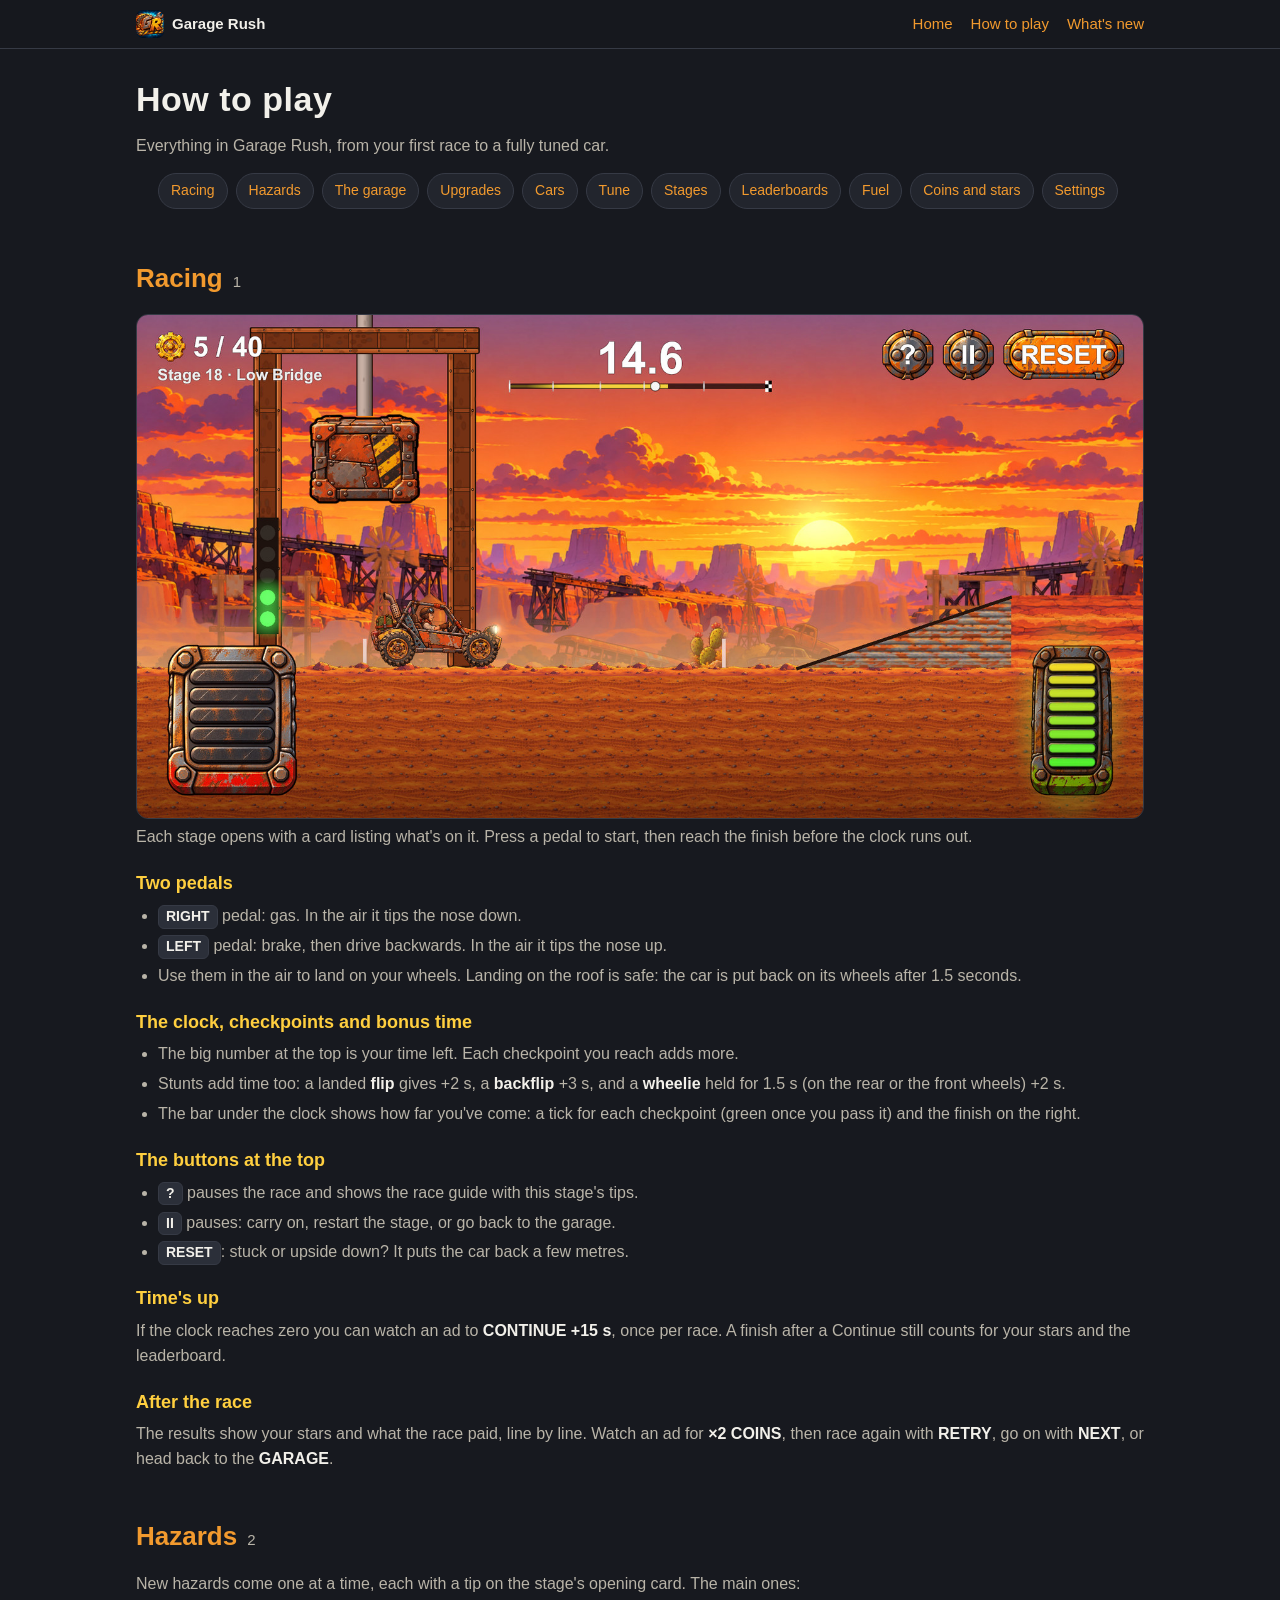
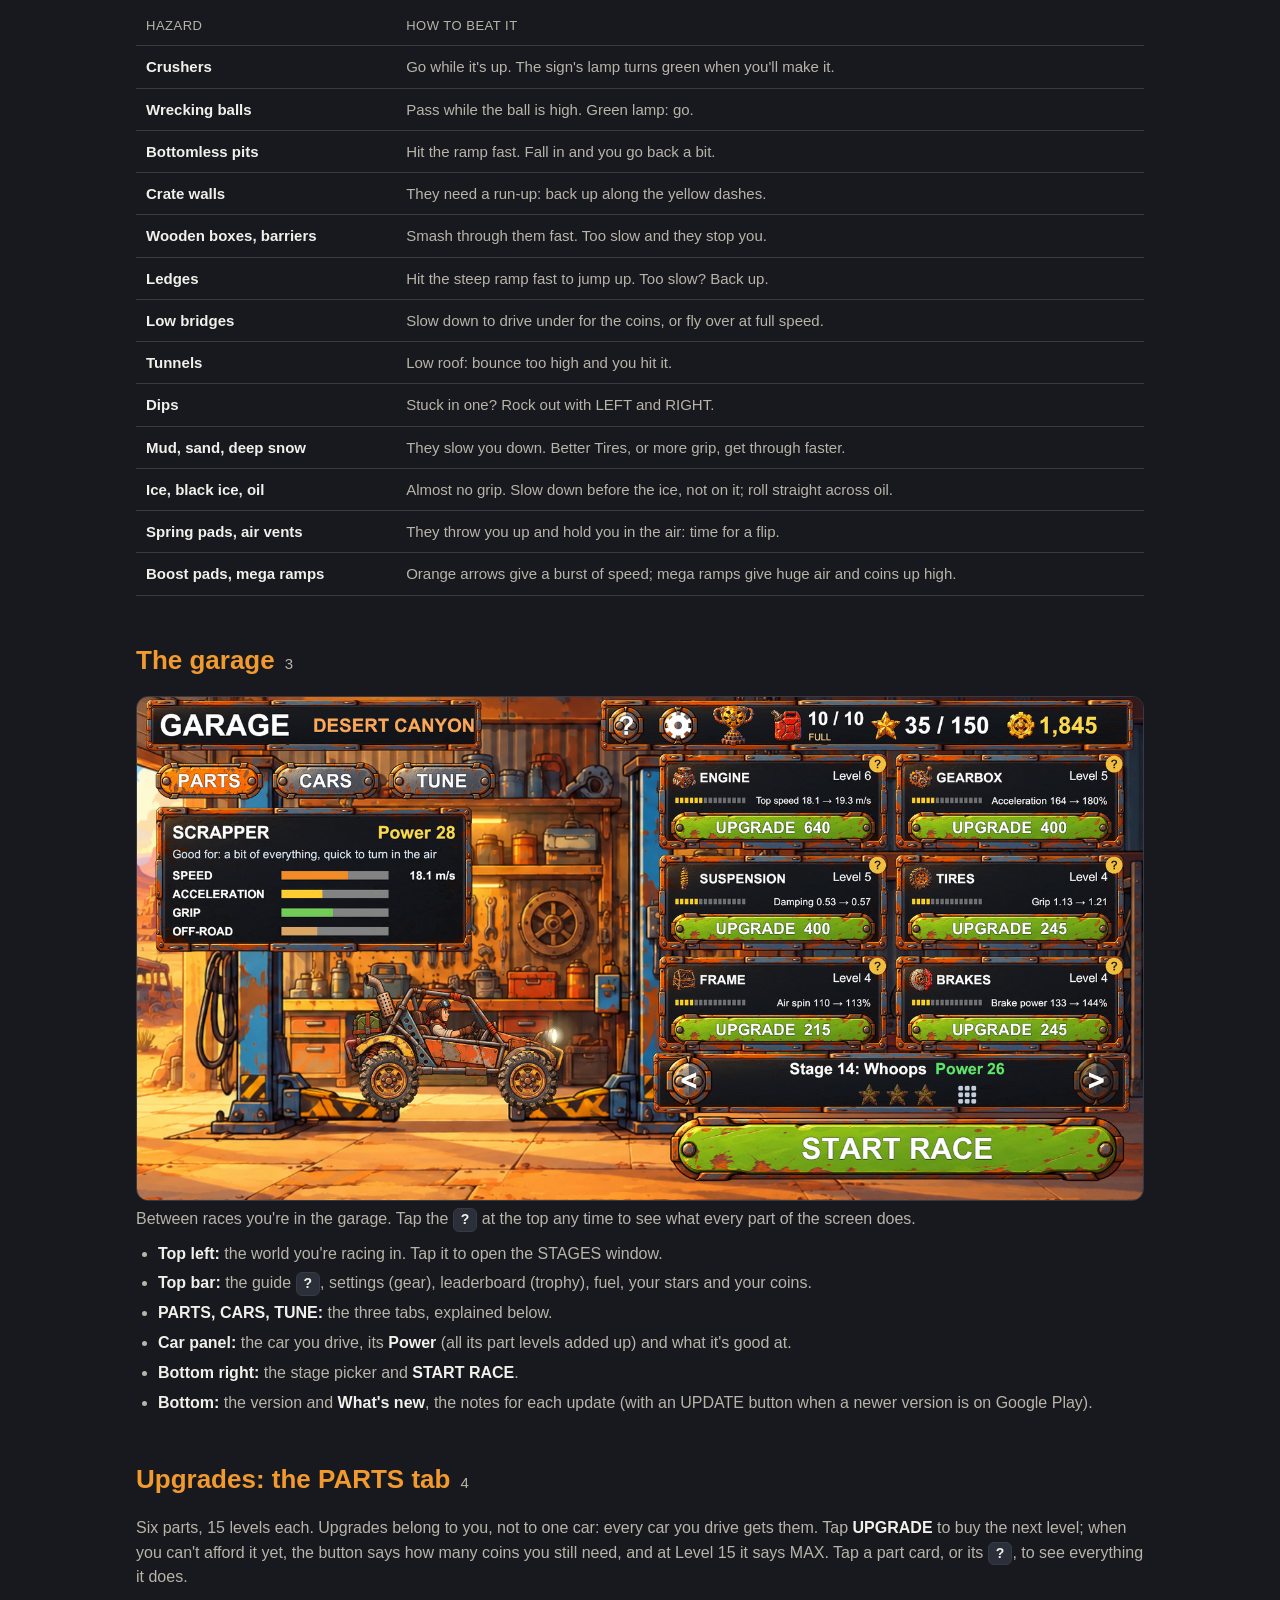
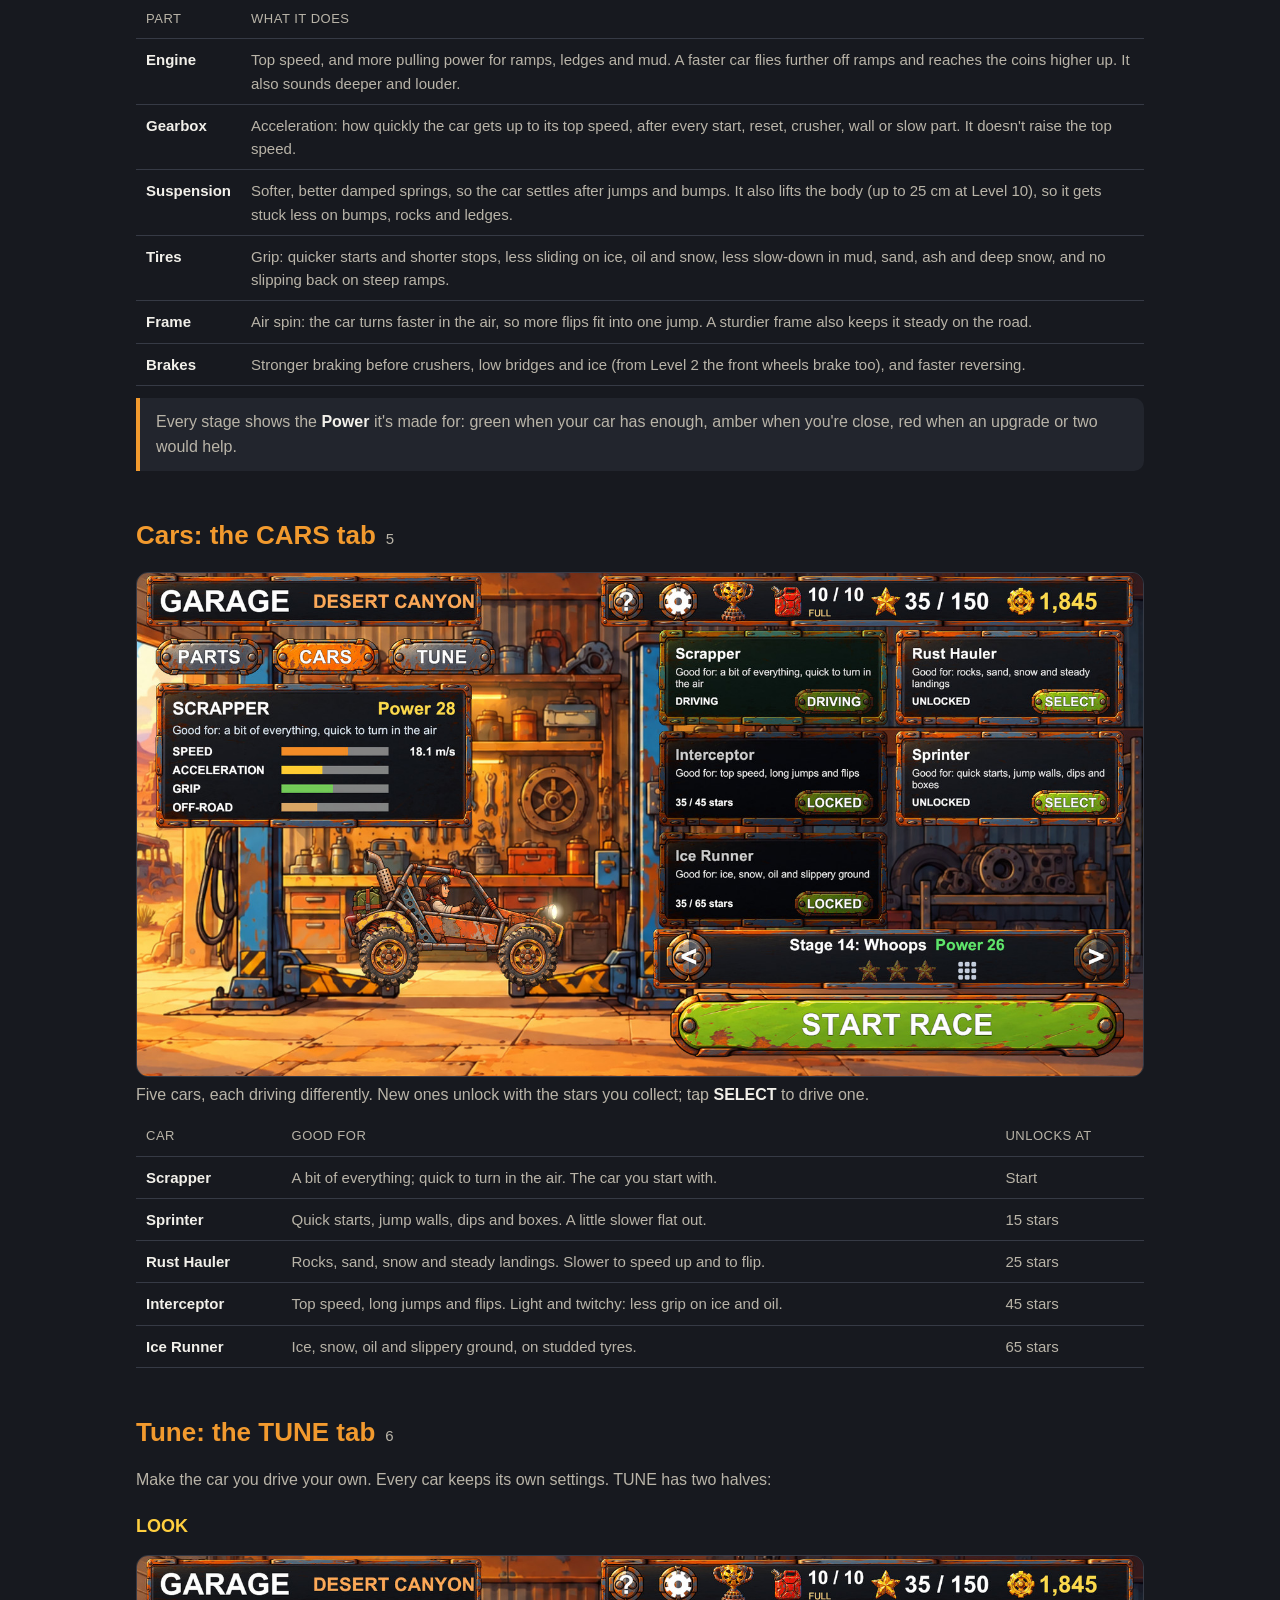
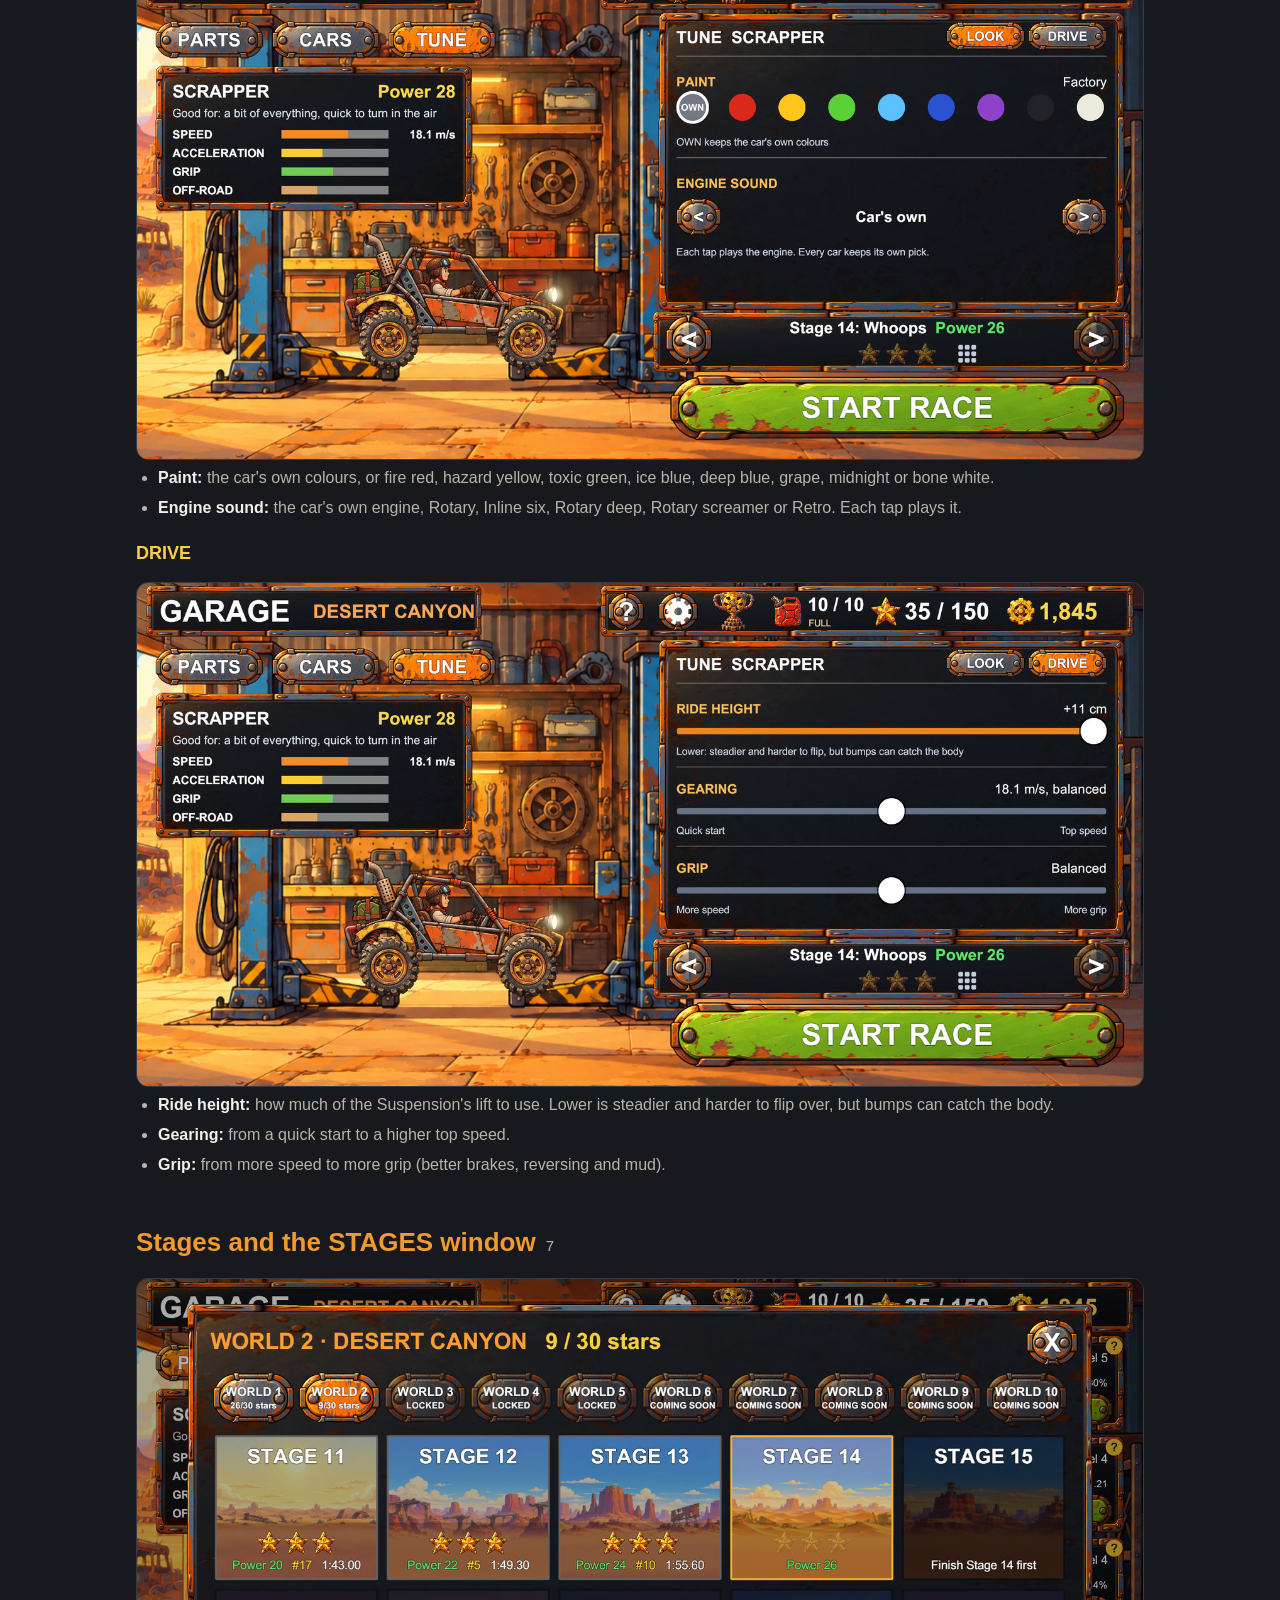
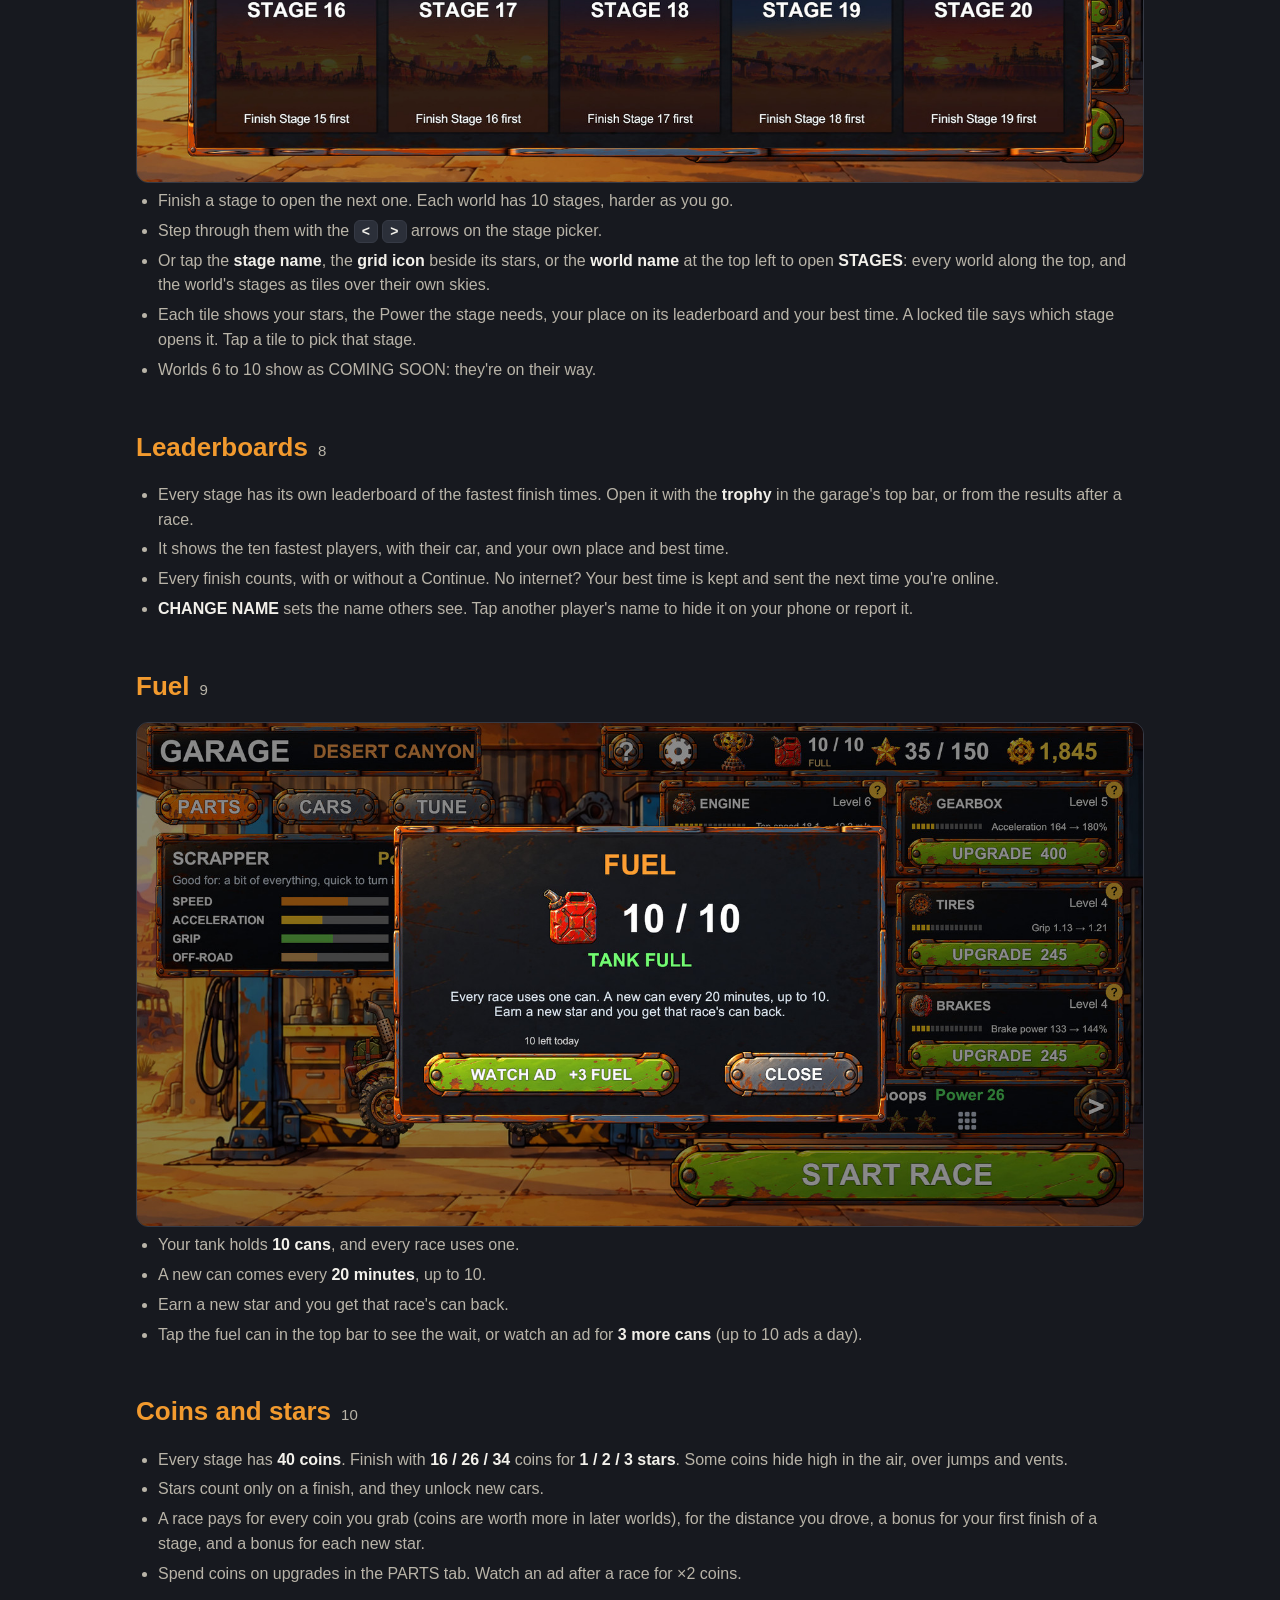
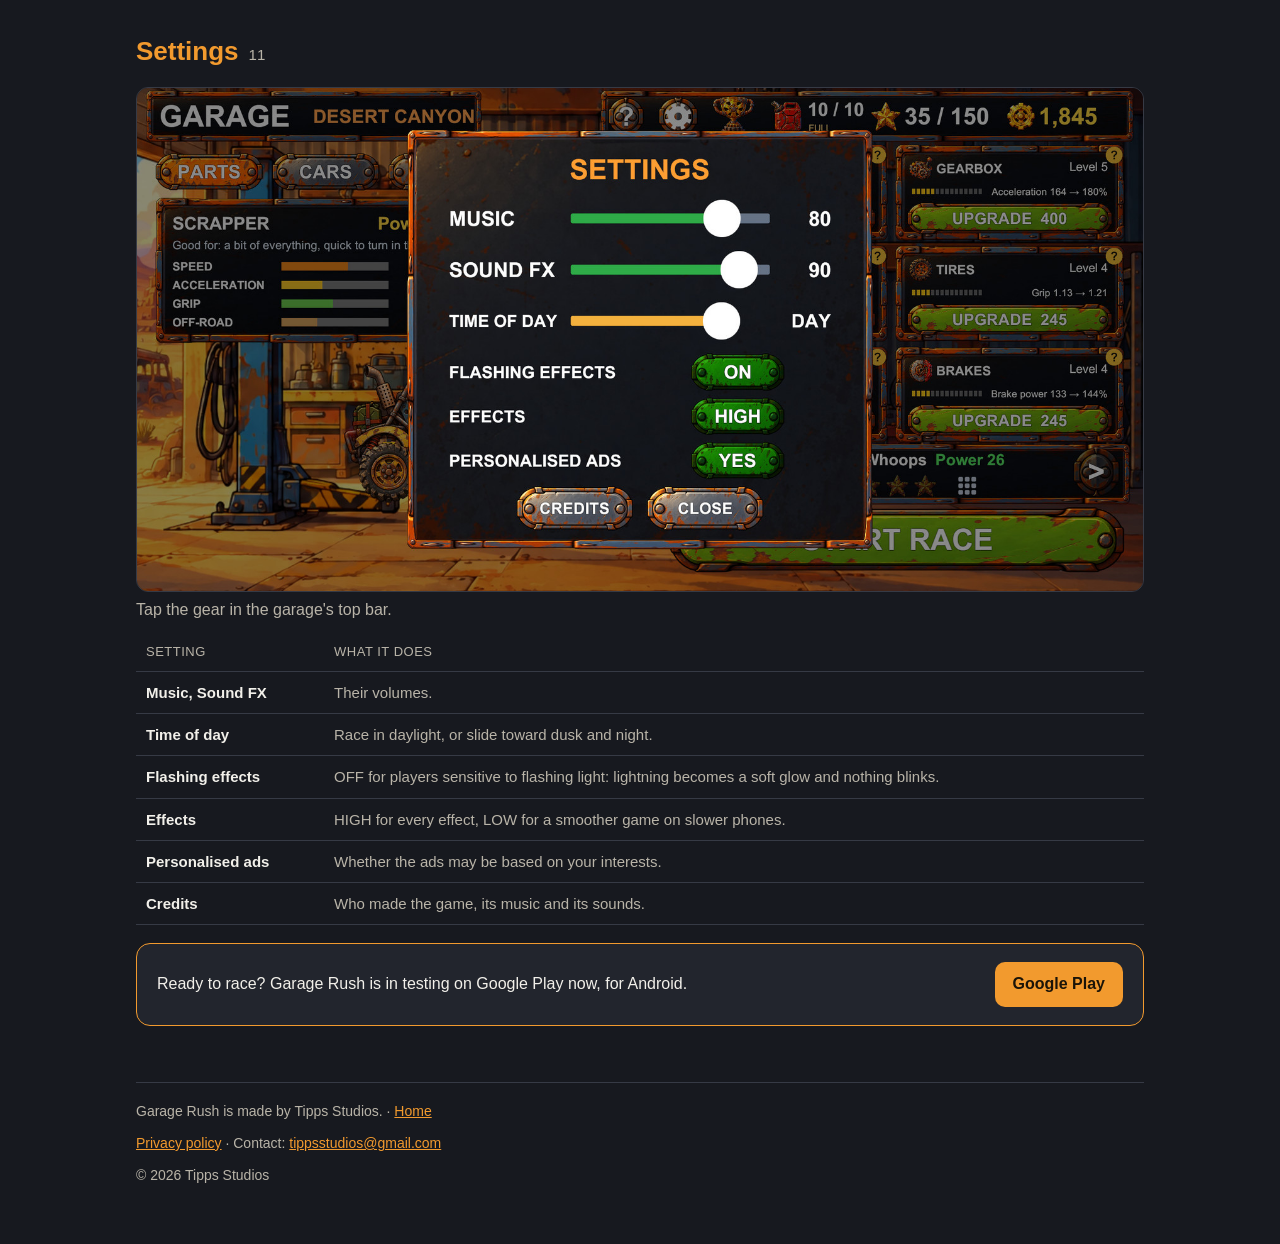
==== guide.html @ a2163340 "Website: How to play guide (guide.html) and a shared stylesheet Racing (pedals, clock, checkpoints, " ====
<!doctype html>
<html lang="en">
<head>
<meta charset="utf-8">
<meta name="viewport" content="width=device-width, initial-scale=1">
<title>How to play Garage Rush · Tipps Studios</title>
<meta name="description" content="How to play Garage Rush: the pedals, time and checkpoints, flips and wheelies, coins and stars, upgrades, cars, tuning, stages, leaderboards, fuel and settings.">
<link rel="icon" href="img/icon_192.png">
<link rel="stylesheet" href="style.css">
</head>
<body>
<nav>
  <div class="in">
    <a class="brand" href="index.html"><img src="img/icon_192.png" alt="Garage Rush"><span>Garage Rush</span></a>
    <a href="index.html">Home</a>
    <a href="guide.html">How to play</a>
    <a href="index.html#news">What's new</a>
  </div>
</nav>

<main class="guide" id="top">
  <h1>How to play</h1>
  <p class="lede" style="margin-top: 8px;">Everything in Garage Rush, from your first race to a fully tuned car.</p>
  <ul class="toc">
    <li><a href="#racing">Racing</a></li>
    <li><a href="#hazards">Hazards</a></li>
    <li><a href="#garage">The garage</a></li>
    <li><a href="#upgrades">Upgrades</a></li>
    <li><a href="#cars">Cars</a></li>
    <li><a href="#tune">Tune</a></li>
    <li><a href="#stages">Stages</a></li>
    <li><a href="#leaderboards">Leaderboards</a></li>
    <li><a href="#fuel">Fuel</a></li>
    <li><a href="#coins">Coins and stars</a></li>
    <li><a href="#settings">Settings</a></li>
  </ul>

  <section id="racing">
    <h2>Racing <span class="num">1</span></h2>
    <figure class="shot"><img src="img/desert.jpg" width="1600" height="800" loading="lazy" alt="A race: coins and the stage name top left, the clock and progress bar in the middle, ?, pause and RESET top right, the two pedals at the bottom"></figure>
    <p>Each stage opens with a card listing what's on it. Press a pedal to start, then reach the finish before the clock runs out.</p>
    <h3>Two pedals</h3>
    <ul>
      <li><span class="key">RIGHT</span> pedal: gas. In the air it tips the nose down.</li>
      <li><span class="key">LEFT</span> pedal: brake, then drive backwards. In the air it tips the nose up.</li>
      <li>Use them in the air to land on your wheels. Landing on the roof is safe: the car is put back on its wheels after 1.5 seconds.</li>
    </ul>
    <h3>The clock, checkpoints and bonus time</h3>
    <ul>
      <li>The big number at the top is your time left. Each checkpoint you reach adds more.</li>
      <li>Stunts add time too: a landed <b>flip</b> gives +2 s, a <b>backflip</b> +3 s, and a <b>wheelie</b> held for 1.5 s (on the rear or the front wheels) +2 s.</li>
      <li>The bar under the clock shows how far you've come: a tick for each checkpoint (green once you pass it) and the finish on the right.</li>
    </ul>
    <h3>The buttons at the top</h3>
    <ul>
      <li><span class="key">?</span> pauses the race and shows the race guide with this stage's tips.</li>
      <li><span class="key">II</span> pauses: carry on, restart the stage, or go back to the garage.</li>
      <li><span class="key">RESET</span>: stuck or upside down? It puts the car back a few metres.</li>
    </ul>
    <h3>Time's up</h3>
    <p>If the clock reaches zero you can watch an ad to <b>CONTINUE +15 s</b>, once per race. A finish after a Continue still counts for your stars and the leaderboard.</p>
    <h3>After the race</h3>
    <p>The results show your stars and what the race paid, line by line. Watch an ad for <b>×2 COINS</b>, then race again with <b>RETRY</b>, go on with <b>NEXT</b>, or head back to the <b>GARAGE</b>.</p>
  </section>

  <section id="hazards">
    <h2>Hazards <span class="num">2</span></h2>
    <p>New hazards come one at a time, each with a tip on the stage's opening card. The main ones:</p>
    <table class="table">
      <thead><tr><th>Hazard</th><th>How to beat it</th></tr></thead>
      <tbody>
        <tr><td>Crushers</td><td>Go while it's up. The sign's lamp turns green when you'll make it.</td></tr>
        <tr><td>Wrecking balls</td><td>Pass while the ball is high. Green lamp: go.</td></tr>
        <tr><td>Bottomless pits</td><td>Hit the ramp fast. Fall in and you go back a bit.</td></tr>
        <tr><td>Crate walls</td><td>They need a run-up: back up along the yellow dashes.</td></tr>
        <tr><td>Wooden boxes, barriers</td><td>Smash through them fast. Too slow and they stop you.</td></tr>
        <tr><td>Ledges</td><td>Hit the steep ramp fast to jump up. Too slow? Back up.</td></tr>
        <tr><td>Low bridges</td><td>Slow down to drive under for the coins, or fly over at full speed.</td></tr>
        <tr><td>Tunnels</td><td>Low roof: bounce too high and you hit it.</td></tr>
        <tr><td>Dips</td><td>Stuck in one? Rock out with LEFT and RIGHT.</td></tr>
        <tr><td>Mud, sand, deep snow</td><td>They slow you down. Better Tires, or more grip, get through faster.</td></tr>
        <tr><td>Ice, black ice, oil</td><td>Almost no grip. Slow down before the ice, not on it; roll straight across oil.</td></tr>
        <tr><td>Spring pads, air vents</td><td>They throw you up and hold you in the air: time for a flip.</td></tr>
        <tr><td>Boost pads, mega ramps</td><td>Orange arrows give a burst of speed; mega ramps give huge air and coins up high.</td></tr>
      </tbody>
    </table>
  </section>

  <section id="garage">
    <h2>The garage <span class="num">3</span></h2>
    <figure class="shot"><img src="img/garage.jpg" width="1600" height="800" loading="lazy" alt="The garage: the car on its lift, the car panel on the left, six part cards on the right, the stage picker and START RACE"></figure>
    <p>Between races you're in the garage. Tap the <span class="key">?</span> at the top any time to see what every part of the screen does.</p>
    <ul>
      <li><b>Top left:</b> the world you're racing in. Tap it to open the STAGES window.</li>
      <li><b>Top bar:</b> the guide <span class="key">?</span>, settings (gear), leaderboard (trophy), fuel, your stars and your coins.</li>
      <li><b>PARTS, CARS, TUNE:</b> the three tabs, explained below.</li>
      <li><b>Car panel:</b> the car you drive, its <b>Power</b> (all its part levels added up) and what it's good at.</li>
      <li><b>Bottom right:</b> the stage picker and <b>START RACE</b>.</li>
      <li><b>Bottom:</b> the version and <b>What's new</b>, the notes for each update (with an UPDATE button when a newer version is on Google Play).</li>
    </ul>
  </section>

  <section id="upgrades">
    <h2>Upgrades: the PARTS tab <span class="num">4</span></h2>
    <p>Six parts, 15 levels each. Upgrades belong to you, not to one car: every car you drive gets them. Tap <b>UPGRADE</b> to buy the next level; when you can't afford it yet, the button says how many coins you still need, and at Level 15 it says MAX. Tap a part card, or its <span class="key">?</span>, to see everything it does.</p>
    <table class="table">
      <thead><tr><th>Part</th><th>What it does</th></tr></thead>
      <tbody>
        <tr><td>Engine</td><td>Top speed, and more pulling power for ramps, ledges and mud. A faster car flies further off ramps and reaches the coins higher up. It also sounds deeper and louder.</td></tr>
        <tr><td>Gearbox</td><td>Acceleration: how quickly the car gets up to its top speed, after every start, reset, crusher, wall or slow part. It doesn't raise the top speed.</td></tr>
        <tr><td>Suspension</td><td>Softer, better damped springs, so the car settles after jumps and bumps. It also lifts the body (up to 25 cm at Level 10), so it gets stuck less on bumps, rocks and ledges.</td></tr>
        <tr><td>Tires</td><td>Grip: quicker starts and shorter stops, less sliding on ice, oil and snow, less slow-down in mud, sand, ash and deep snow, and no slipping back on steep ramps.</td></tr>
        <tr><td>Frame</td><td>Air spin: the car turns faster in the air, so more flips fit into one jump. A sturdier frame also keeps it steady on the road.</td></tr>
        <tr><td>Brakes</td><td>Stronger braking before crushers, low bridges and ice (from Level 2 the front wheels brake too), and faster reversing.</td></tr>
      </tbody>
    </table>
    <div class="callout"><p>Every stage shows the <b>Power</b> it's made for: green when your car has enough, amber when you're close, red when an upgrade or two would help.</p></div>
  </section>

  <section id="cars">
    <h2>Cars: the CARS tab <span class="num">5</span></h2>
    <figure class="shot"><img src="img/guide_cars.jpg" width="1600" height="800" loading="lazy" alt="The CARS tab: five car cards, some unlocked with a SELECT button, some locked with the stars they need"></figure>
    <p>Five cars, each driving differently. New ones unlock with the stars you collect; tap <b>SELECT</b> to drive one.</p>
    <table class="table">
      <thead><tr><th>Car</th><th>Good for</th><th>Unlocks at</th></tr></thead>
      <tbody>
        <tr><td>Scrapper</td><td>A bit of everything; quick to turn in the air. The car you start with.</td><td>Start</td></tr>
        <tr><td>Sprinter</td><td>Quick starts, jump walls, dips and boxes. A little slower flat out.</td><td>15 stars</td></tr>
        <tr><td>Rust Hauler</td><td>Rocks, sand, snow and steady landings. Slower to speed up and to flip.</td><td>25 stars</td></tr>
        <tr><td>Interceptor</td><td>Top speed, long jumps and flips. Light and twitchy: less grip on ice and oil.</td><td>45 stars</td></tr>
        <tr><td>Ice Runner</td><td>Ice, snow, oil and slippery ground, on studded tyres.</td><td>65 stars</td></tr>
      </tbody>
    </table>
  </section>

  <section id="tune">
    <h2>Tune: the TUNE tab <span class="num">6</span></h2>
    <p>Make the car you drive your own. Every car keeps its own settings. TUNE has two halves:</p>
    <h3>LOOK</h3>
    <figure class="shot"><img src="img/guide_tune_look.jpg" width="1600" height="800" loading="lazy" alt="TUNE, LOOK: paint colours and the engine sound picker"></figure>
    <ul>
      <li><b>Paint:</b> the car's own colours, or fire red, hazard yellow, toxic green, ice blue, deep blue, grape, midnight or bone white.</li>
      <li><b>Engine sound:</b> the car's own engine, Rotary, Inline six, Rotary deep, Rotary screamer or Retro. Each tap plays it.</li>
    </ul>
    <h3>DRIVE</h3>
    <figure class="shot"><img src="img/guide_tune_drive.jpg" width="1600" height="800" loading="lazy" alt="TUNE, DRIVE: ride height, gearing and grip sliders"></figure>
    <ul>
      <li><b>Ride height:</b> how much of the Suspension's lift to use. Lower is steadier and harder to flip over, but bumps can catch the body.</li>
      <li><b>Gearing:</b> from a quick start to a higher top speed.</li>
      <li><b>Grip:</b> from more speed to more grip (better brakes, reversing and mud).</li>
    </ul>
  </section>

  <section id="stages">
    <h2>Stages and the STAGES window <span class="num">7</span></h2>
    <figure class="shot"><img src="img/guide_stages.jpg" width="1600" height="800" loading="lazy" alt="The STAGES window: ten world buttons along the top and the world's ten stages as tiles"></figure>
    <ul>
      <li>Finish a stage to open the next one. Each world has 10 stages, harder as you go.</li>
      <li>Step through them with the <span class="key">&lt;</span> <span class="key">&gt;</span> arrows on the stage picker.</li>
      <li>Or tap the <b>stage name</b>, the <b>grid icon</b> beside its stars, or the <b>world name</b> at the top left to open <b>STAGES</b>: every world along the top, and the world's stages as tiles over their own skies.</li>
      <li>Each tile shows your stars, the Power the stage needs, your place on its leaderboard and your best time. A locked tile says which stage opens it. Tap a tile to pick that stage.</li>
      <li>Worlds 6 to 10 show as COMING SOON: they're on their way.</li>
    </ul>
  </section>

  <section id="leaderboards">
    <h2>Leaderboards <span class="num">8</span></h2>
    <ul>
      <li>Every stage has its own leaderboard of the fastest finish times. Open it with the <b>trophy</b> in the garage's top bar, or from the results after a race.</li>
      <li>It shows the ten fastest players, with their car, and your own place and best time.</li>
      <li>Every finish counts, with or without a Continue. No internet? Your best time is kept and sent the next time you're online.</li>
      <li><b>CHANGE NAME</b> sets the name others see. Tap another player's name to hide it on your phone or report it.</li>
    </ul>
  </section>

  <section id="fuel">
    <h2>Fuel <span class="num">9</span></h2>
    <figure class="shot"><img src="img/guide_fuel.jpg" width="1600" height="800" loading="lazy" alt="The FUEL window: 10 of 10 cans, tank full, and a button to watch an ad for 3 more"></figure>
    <ul>
      <li>Your tank holds <b>10 cans</b>, and every race uses one.</li>
      <li>A new can comes every <b>20 minutes</b>, up to 10.</li>
      <li>Earn a new star and you get that race's can back.</li>
      <li>Tap the fuel can in the top bar to see the wait, or watch an ad for <b>3 more cans</b> (up to 10 ads a day).</li>
    </ul>
  </section>

  <section id="coins">
    <h2>Coins and stars <span class="num">10</span></h2>
    <ul>
      <li>Every stage has <b>40 coins</b>. Finish with <b>16 / 26 / 34</b> coins for <b>1 / 2 / 3 stars</b>. Some coins hide high in the air, over jumps and vents.</li>
      <li>Stars count only on a finish, and they unlock new cars.</li>
      <li>A race pays for every coin you grab (coins are worth more in later worlds), for the distance you drove, a bonus for your first finish of a stage, and a bonus for each new star.</li>
      <li>Spend coins on upgrades in the PARTS tab. Watch an ad after a race for ×2 coins.</li>
    </ul>
  </section>

  <section id="settings">
    <h2>Settings <span class="num">11</span></h2>
    <figure class="shot"><img src="img/guide_settings.jpg" width="1600" height="800" loading="lazy" alt="The SETTINGS window: music, sound effects, time of day, flashing effects, effects, personalised ads and credits"></figure>
    <p>Tap the gear in the garage's top bar.</p>
    <table class="table">
      <thead><tr><th>Setting</th><th>What it does</th></tr></thead>
      <tbody>
        <tr><td>Music, Sound FX</td><td>Their volumes.</td></tr>
        <tr><td>Time of day</td><td>Race in daylight, or slide toward dusk and night.</td></tr>
        <tr><td>Flashing effects</td><td>OFF for players sensitive to flashing light: lightning becomes a soft glow and nothing blinks.</td></tr>
        <tr><td>Effects</td><td>HIGH for every effect, LOW for a smoother game on slower phones.</td></tr>
        <tr><td>Personalised ads</td><td>Whether the ads may be based on your interests.</td></tr>
        <tr><td>Credits</td><td>Who made the game, its music and its sounds.</td></tr>
      </tbody>
    </table>
  </section>

  <div class="cta">
    <p>Ready to race? Garage Rush is in testing on Google Play now, for Android.</p>
    <a class="button" href="https://play.google.com/store/apps/details?id=com.paulbica.garagerush">Google Play</a>
  </div>

  <footer>
    <p>Garage Rush is made by Tipps Studios. · <a href="index.html">Home</a></p>
    <p><a href="https://sites.google.com/view/garagerush-privacy">Privacy policy</a> · Contact: <a href="mailto:tippsstudios@gmail.com">tippsstudios@gmail.com</a></p>
    <p>© 2026 Tipps Studios</p>
  </footer>
</main>
</body>
</html>
---- style.css ----
/* Shared by index.html and guide.html */
  :root {
    --bg: #17191f; --panel: #22252d; --panel2: #2b2f39; --line: #363a45;
    --text: #f2f0ea; --muted: #b9b4a8; --accent: #f29a2e; --gold: #ffcf3f; --green: #7fd36b;
  }
  * { box-sizing: border-box; }
  html { scroll-behavior: smooth; }
  body { margin: 0; background: var(--bg); color: var(--text); font-family: Arial, Helvetica, sans-serif; line-height: 1.55; }
  a { color: var(--accent); }
  img { max-width: 100%; display: block; }

  nav { position: sticky; top: 0; z-index: 5; background: rgba(23, 25, 31, 0.94); border-bottom: 1px solid var(--line); }
  nav .in { max-width: 1040px; margin: 0 auto; padding: 10px 16px; display: flex; gap: 18px; align-items: center; overflow-x: auto; white-space: nowrap; }
  nav .brand { font-weight: bold; color: var(--text); text-decoration: none; margin-right: auto; display: flex; gap: 8px; align-items: center; }
  nav .brand img { width: 28px; height: 28px; border-radius: 7px; }
  nav a { text-decoration: none; font-size: 15px; flex: none; }

  main { max-width: 1040px; margin: 0 auto; padding: 24px 16px 48px; }
  section { margin-top: 48px; scroll-margin-top: 64px; }
  h1 { margin: 0; font-size: 34px; letter-spacing: 0.5px; }
  h2 { margin: 0 0 16px; font-size: 26px; color: var(--accent); }
  h3 { margin: 0 0 6px; font-size: 18px; }
  p { margin: 0 0 10px; color: var(--muted); }

  .banner { border-radius: 16px; overflow: hidden; border: 1px solid var(--line); }
  .banner img { width: 100%; height: auto; }
  .hero { display: flex; gap: 22px; align-items: center; margin-top: 20px; }
  .hero > img { width: 104px; height: 104px; border-radius: 22px; flex: none; }
  .hero .lede { font-size: 18px; color: var(--text); margin: 6px 0 12px; }
  .row { display: flex; flex-wrap: wrap; gap: 10px; align-items: center; }
  .pill { display: inline-block; background: var(--panel2); border: 1px solid var(--line); border-radius: 999px; padding: 6px 14px; font-size: 15px; color: var(--text); }
  .pill b { color: var(--gold); }
  .button { display: inline-block; background: var(--accent); color: #1b1408; font-weight: bold; text-decoration: none; border-radius: 10px; padding: 10px 18px; }
  .note { font-size: 14px; }

  .cards { display: grid; grid-template-columns: repeat(2, minmax(0, 1fr)); gap: 14px; }
  .card { background: var(--panel); border: 1px solid var(--line); border-radius: 14px; padding: 18px; min-width: 0; }
  .card p { margin: 0; }
  .card h3 { color: var(--gold); }

  .shots { display: grid; grid-template-columns: repeat(2, minmax(0, 1fr)); gap: 14px; }
  figure { margin: 0; background: var(--panel); border: 1px solid var(--line); border-radius: 12px; overflow: hidden; }
  figure img { width: 100%; height: auto; aspect-ratio: 2 / 1; }
  figcaption { padding: 8px 12px; font-size: 14px; color: var(--muted); }

  .worlds { display: grid; grid-template-columns: repeat(5, minmax(0, 1fr)); gap: 10px; }
  .world { background: var(--panel); border: 1px solid var(--line); border-radius: 12px; padding: 12px; min-width: 0; }
  .world .n { font-size: 13px; color: var(--muted); }
  .world .name { font-weight: bold; margin: 2px 0; }
  .world .stages { font-size: 13px; color: var(--green); }
  .world.soon { opacity: 0.6; border-style: dashed; }
  .world.soon .stages { color: var(--muted); }

  .latest { background: var(--panel); border: 1px solid var(--accent); border-radius: 14px; padding: 18px 20px; }
  .latest .head, details summary { display: flex; flex-wrap: wrap; gap: 6px 14px; align-items: baseline; }
  .version { font-size: 20px; font-weight: bold; color: var(--gold); }
  .date { color: var(--muted); font-size: 15px; }
  .tag { font-size: 12px; font-weight: bold; color: #1b1408; background: var(--green); border-radius: 6px; padding: 2px 8px; }
  ul.changes { margin: 10px 0 0; padding-left: 22px; }
  ul.changes li { margin: 6px 0; color: var(--text); }
  details { background: var(--panel); border: 1px solid var(--line); border-radius: 12px; padding: 12px 18px; margin-top: 10px; }
  details summary { cursor: pointer; list-style: none; }
  details summary::-webkit-details-marker { display: none; }
  details summary::after { content: "Show changes"; margin-left: auto; color: var(--accent); font-size: 14px; }
  details[open] summary::after { content: "Hide"; }
  details .version { font-size: 17px; }

  footer { margin-top: 56px; padding-top: 18px; border-top: 1px solid var(--line); color: var(--muted); font-size: 14px; }

  @media (max-width: 760px) {
    .worlds { grid-template-columns: repeat(2, minmax(0, 1fr)); }
  }
  @media (max-width: 560px) {
    .hero { flex-direction: column; align-items: flex-start; }
    .cards, .shots { grid-template-columns: 1fr; }
    h1 { font-size: 28px; }
    nav a:not(.brand) { font-size: 14px; }
    nav .in { gap: 14px; }
    nav .brand span { display: none; }  /* just the icon on a phone, so the four links fit */
  }

/* How to play (guide.html) */
.toc { display: flex; flex-wrap: wrap; gap: 8px; margin: 18px 0 0; padding: 0; list-style: none; }
.toc a { display: inline-block; background: var(--panel); border: 1px solid var(--line); border-radius: 999px; padding: 6px 12px; font-size: 14px; text-decoration: none; }
.guide section { margin-top: 44px; }
.guide h2 { display: flex; align-items: baseline; gap: 10px; }
.guide h2 .num { font-size: 15px; color: var(--muted); font-weight: normal; }
.guide h3 { margin-top: 20px; color: var(--gold); }
.guide ul { margin: 6px 0 10px; padding-left: 22px; }
.guide li { margin: 5px 0; color: var(--muted); }
.guide li b, .guide p b { color: var(--text); }
.shot { margin: 14px 0 6px; }
.shot img { width: 100%; height: auto; aspect-ratio: 2 / 1; }
.key { display: inline-block; background: var(--panel2); border: 1px solid var(--line); border-radius: 6px; padding: 0 7px; font-size: 14px; color: var(--text); font-weight: bold; white-space: nowrap; }
.table { width: 100%; border-collapse: collapse; margin: 10px 0; font-size: 15px; }
.table th, .table td { text-align: left; vertical-align: top; padding: 9px 10px; border-bottom: 1px solid var(--line); }
.table th { color: var(--muted); font-size: 13px; font-weight: normal; text-transform: uppercase; letter-spacing: 0.5px; }
.table td { color: var(--muted); }
.table td:first-child { color: var(--text); font-weight: bold; white-space: nowrap; }
.callout { background: var(--panel); border-left: 4px solid var(--accent); border-radius: 0 10px 10px 0; padding: 12px 16px; margin: 12px 0; }
.callout p { margin: 0; }
.cta { display: flex; flex-wrap: wrap; gap: 14px; align-items: center; justify-content: space-between; background: var(--panel); border: 1px solid var(--accent); border-radius: 14px; padding: 18px 20px; margin-top: 18px; }
.cta p { margin: 0; color: var(--text); }
@media (max-width: 560px) {
  .table, .table tbody, .table tr, .table td { display: block; width: 100%; }
  .table thead { display: none; }
  .table tr { border-bottom: 1px solid var(--line); padding: 8px 0; }
  .table td { border: 0; padding: 2px 0; }
}
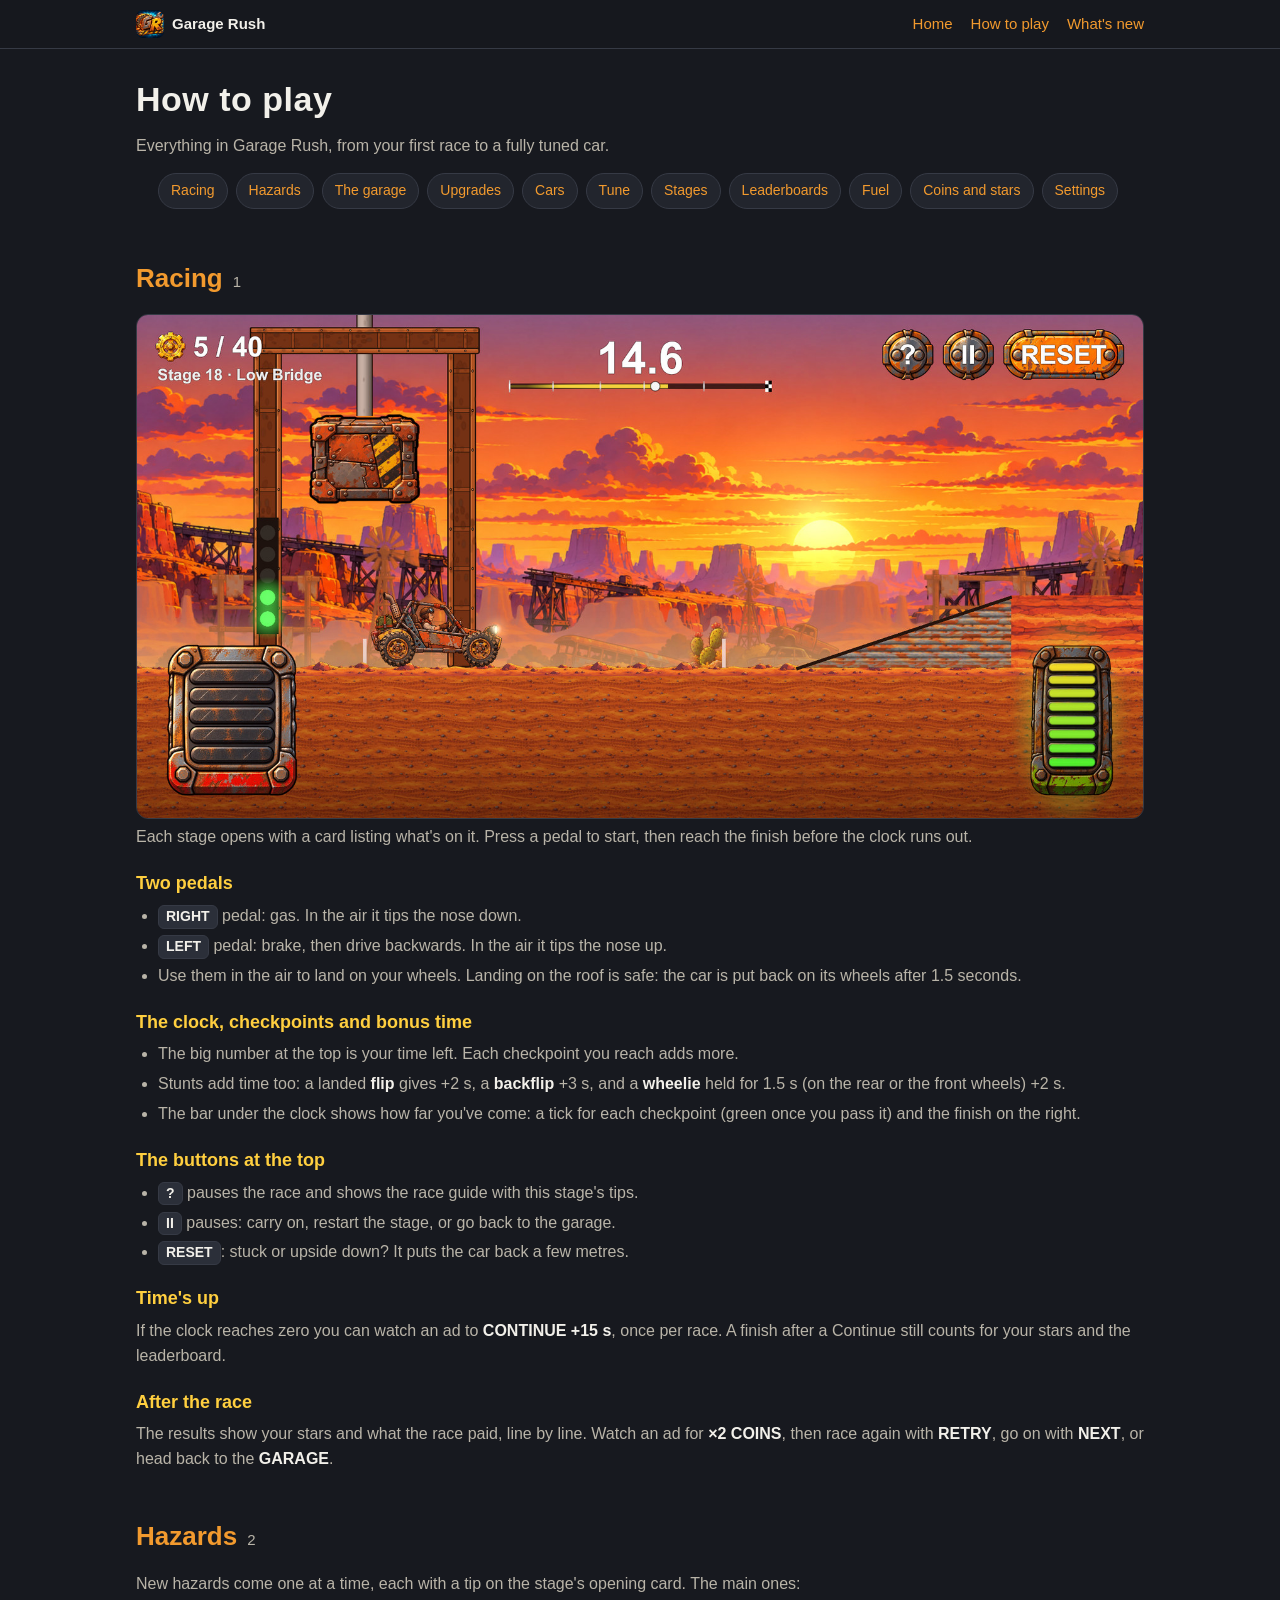
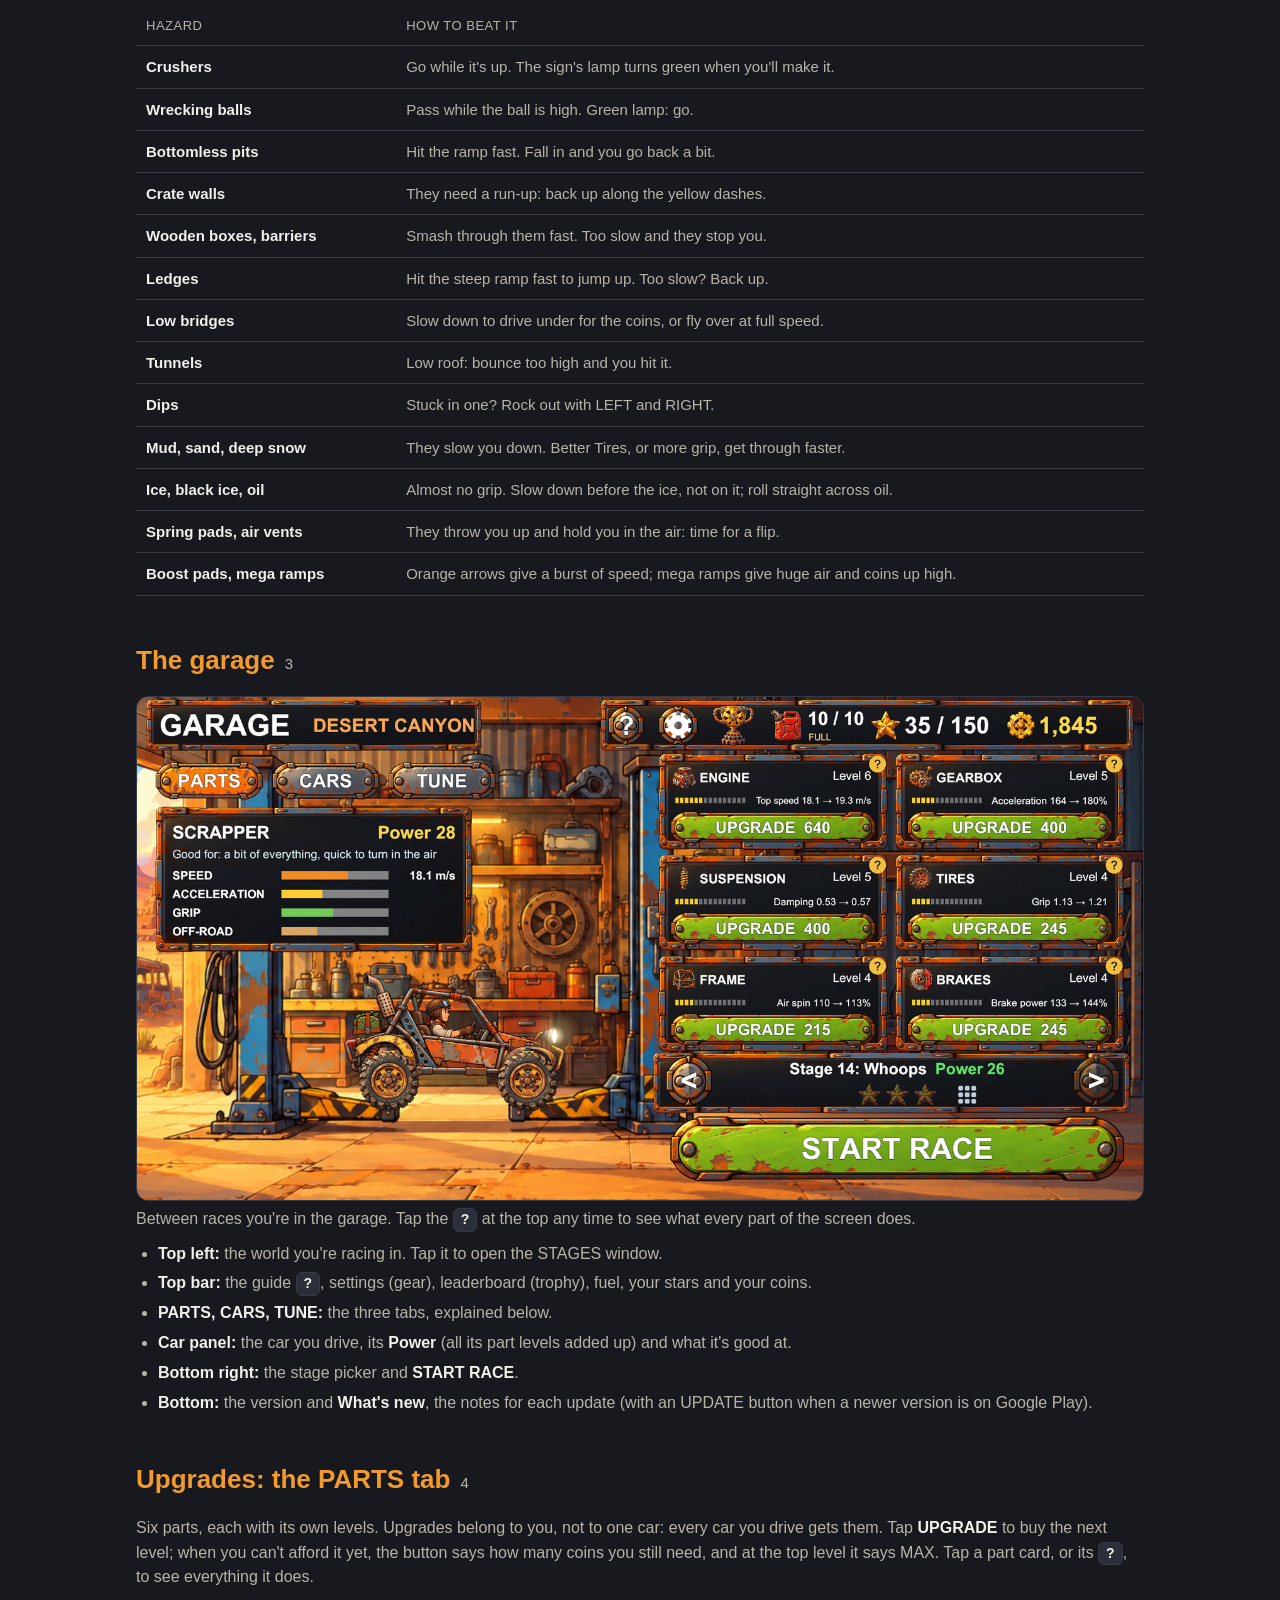
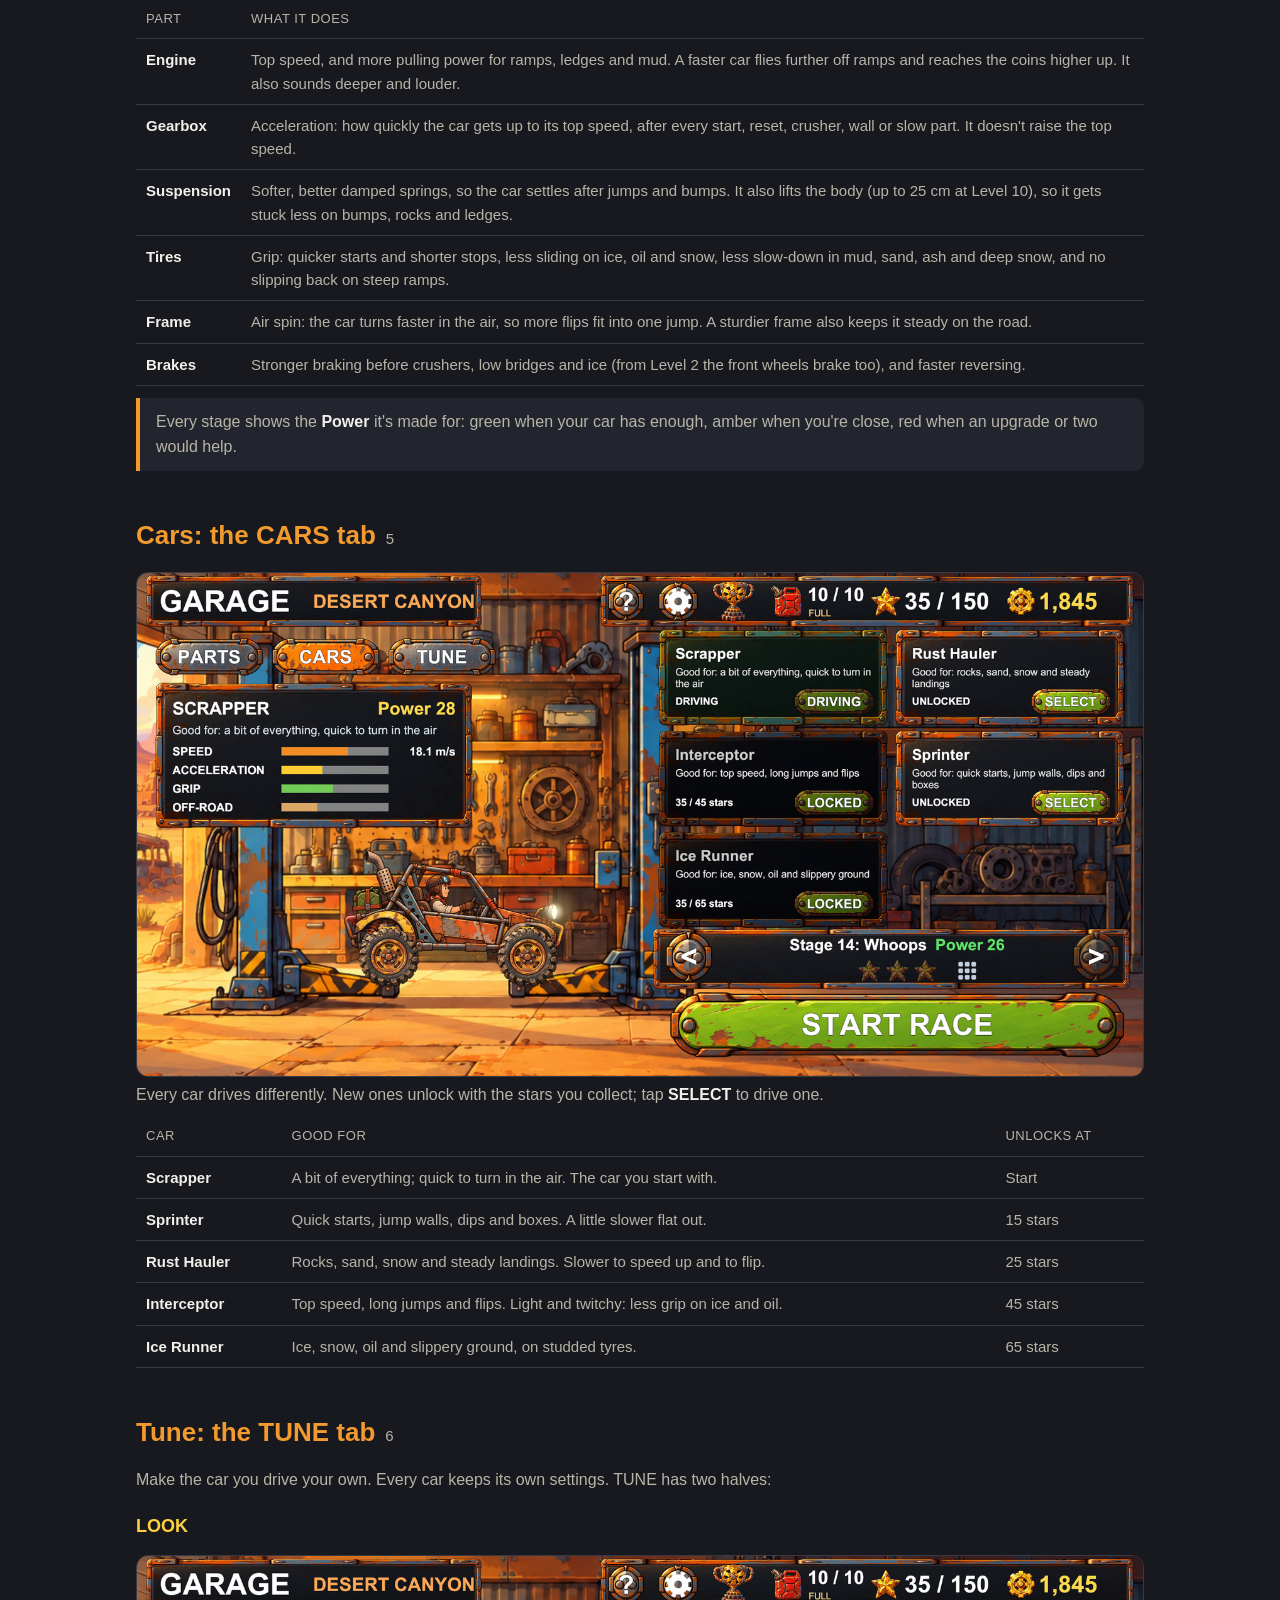
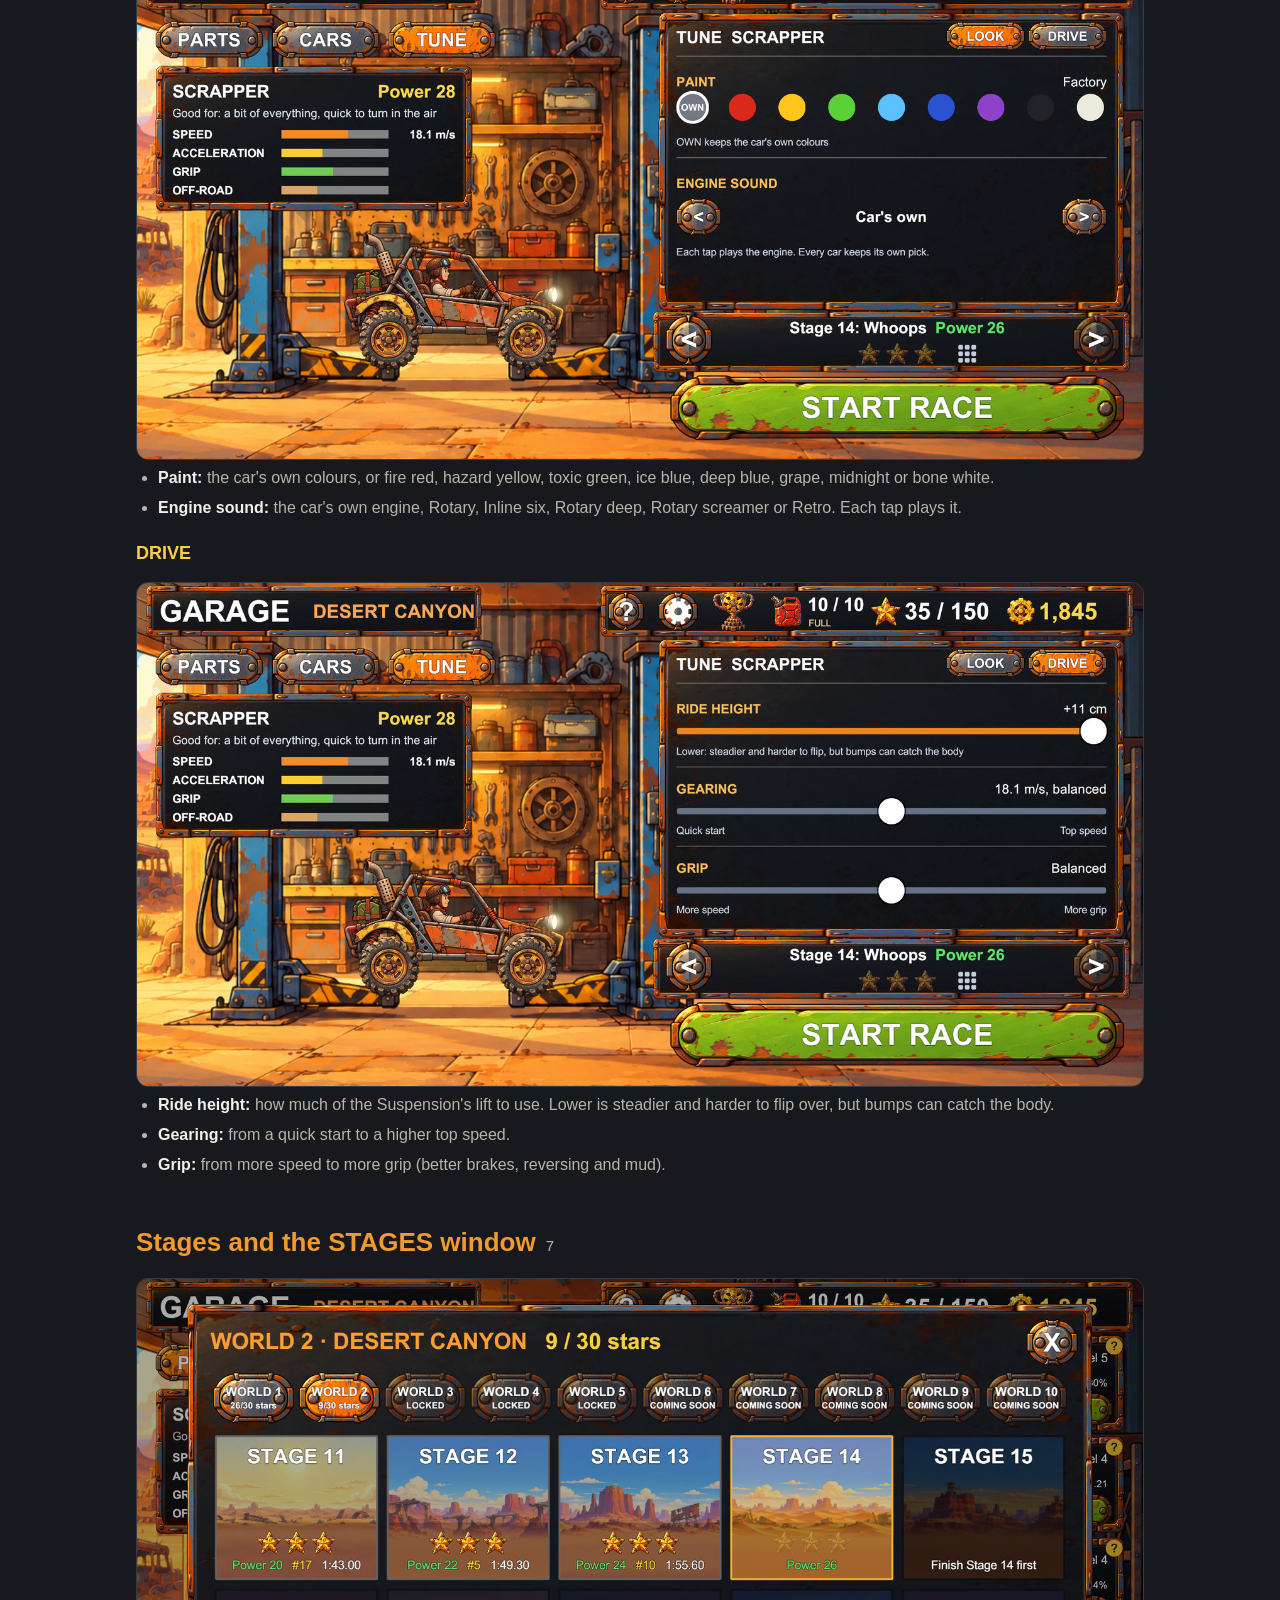
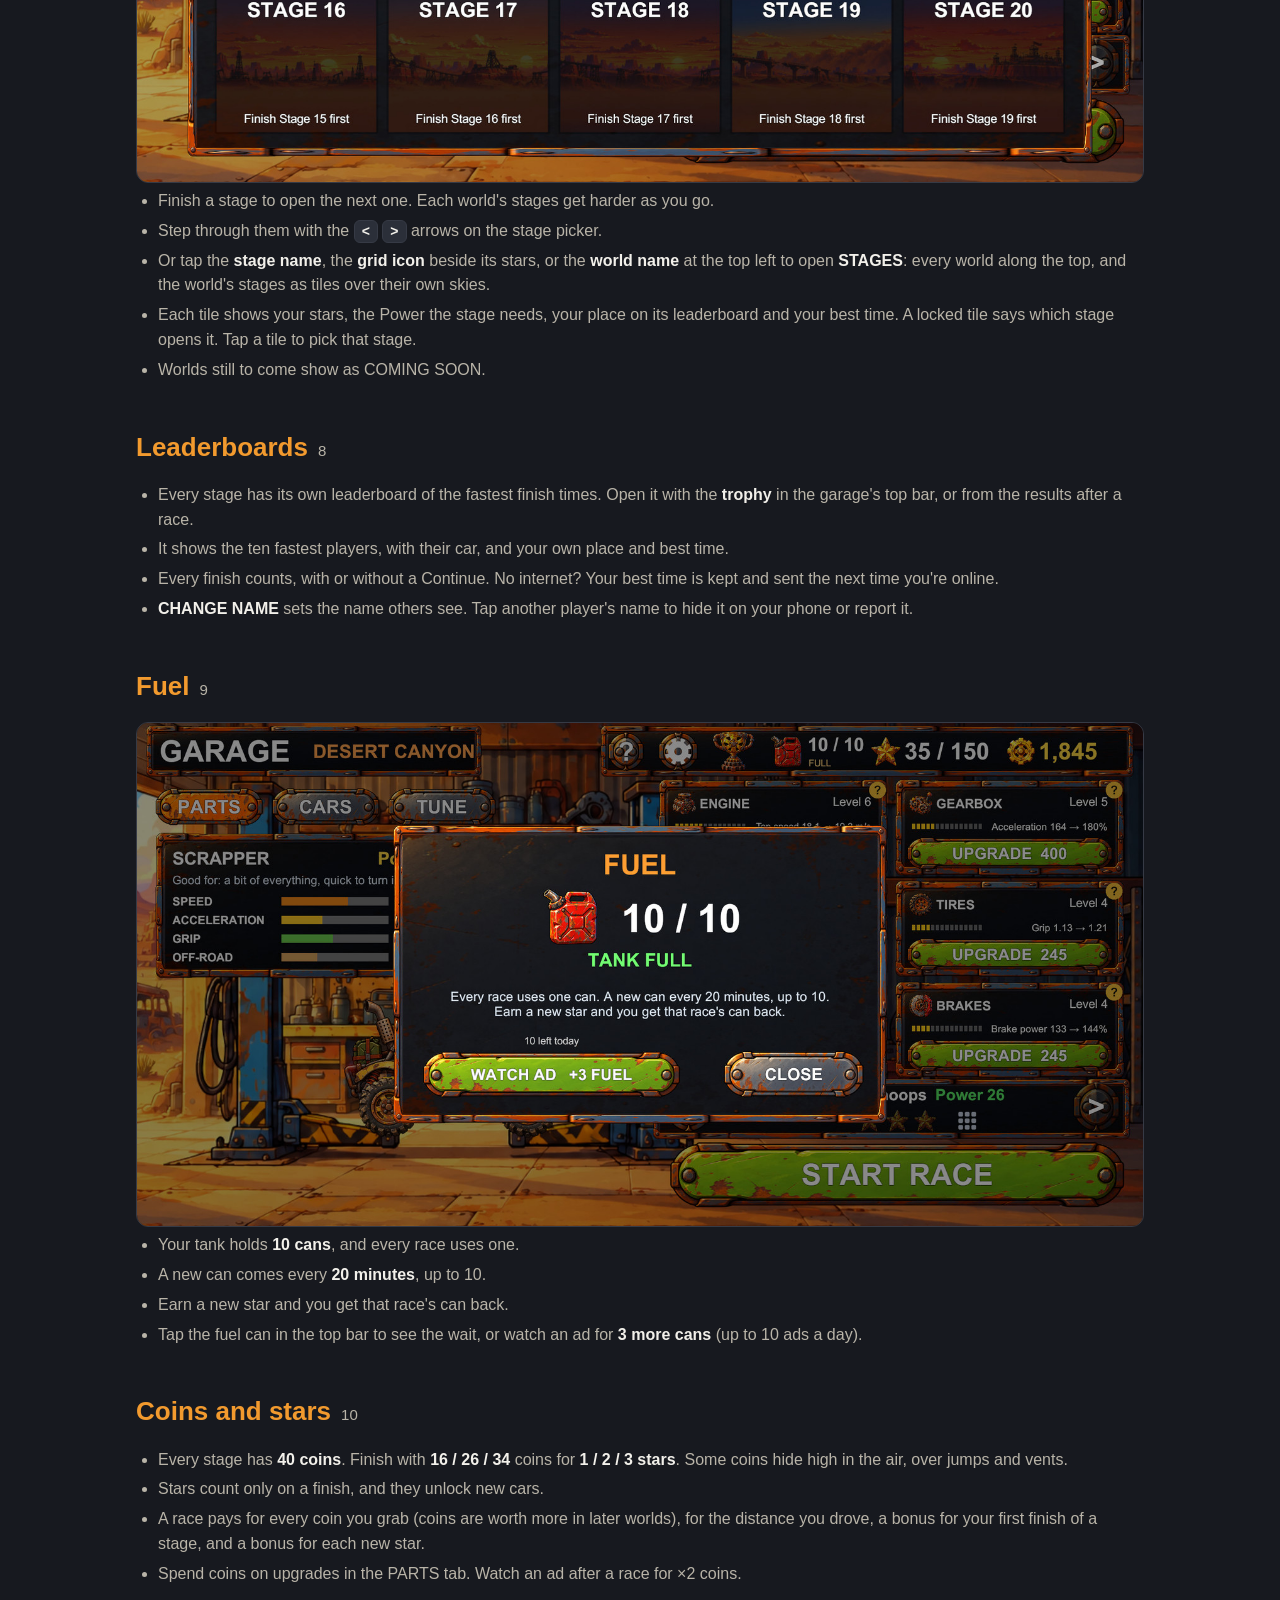
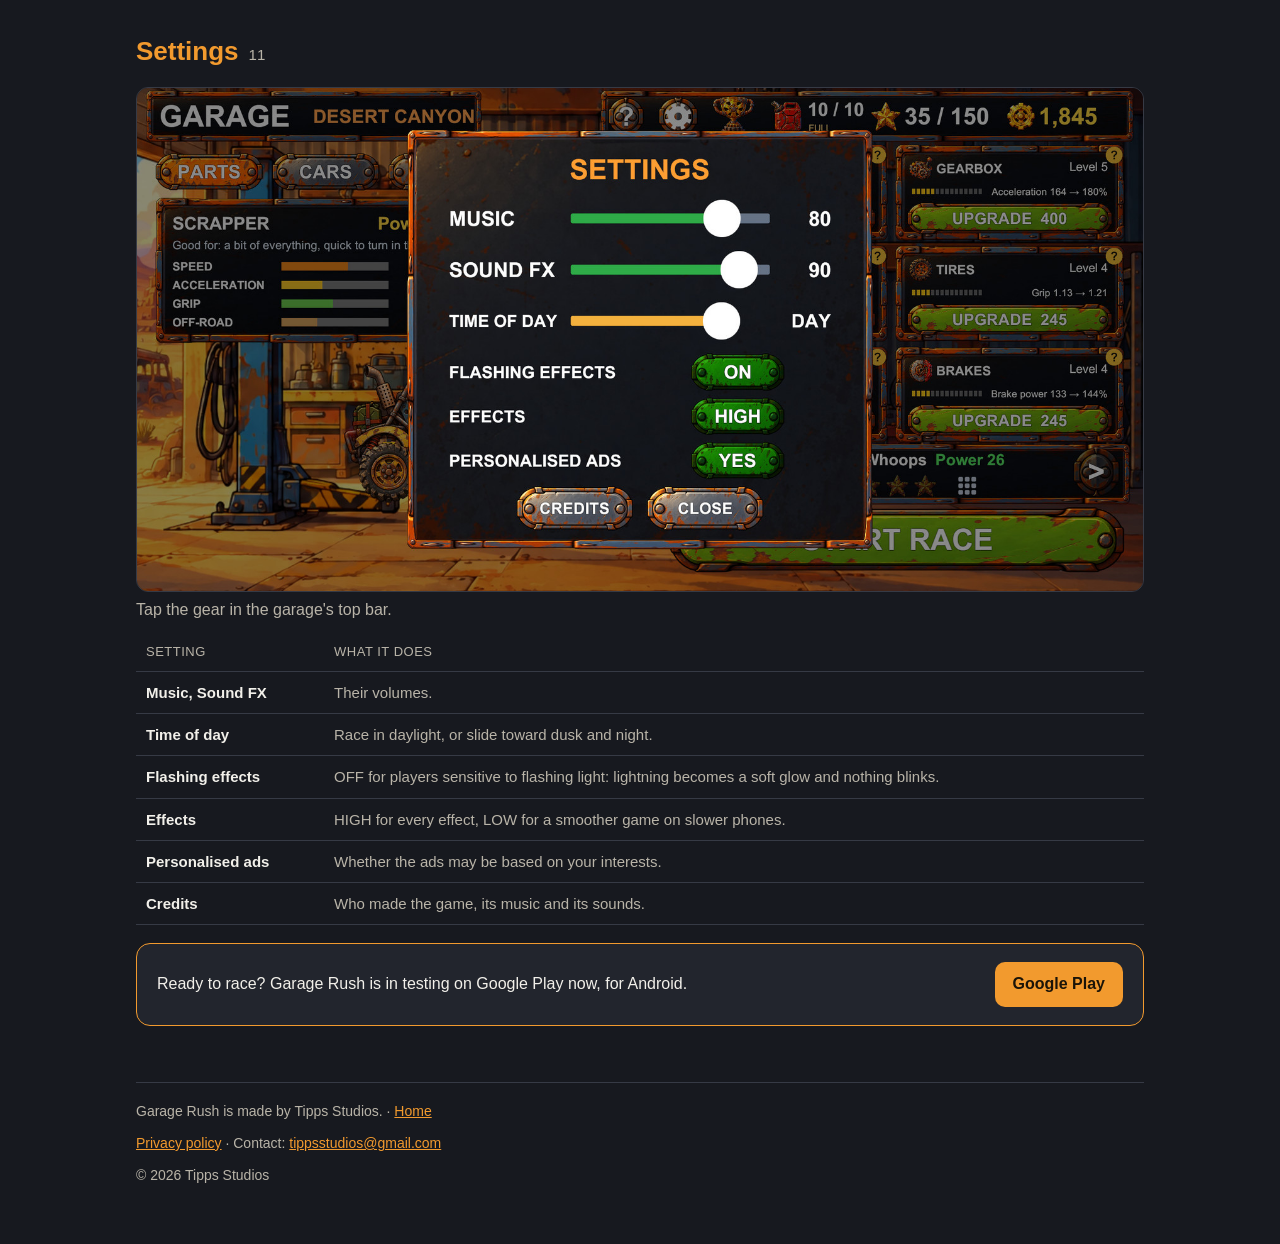
==== commit 8d82acad: "Website: no fixed counts of stages, worlds, levels or cars in the descriptions The game is growing (" ====
--- a/guide.html
+++ b/guide.html
@@ -102,7 +102,7 @@
 
   <section id="upgrades">
     <h2>Upgrades: the PARTS tab <span class="num">4</span></h2>
-    <p>Six parts, 15 levels each. Upgrades belong to you, not to one car: every car you drive gets them. Tap <b>UPGRADE</b> to buy the next level; when you can't afford it yet, the button says how many coins you still need, and at Level 15 it says MAX. Tap a part card, or its <span class="key">?</span>, to see everything it does.</p>
+    <p>Six parts, each with its own levels. Upgrades belong to you, not to one car: every car you drive gets them. Tap <b>UPGRADE</b> to buy the next level; when you can't afford it yet, the button says how many coins you still need, and at the top level it says MAX. Tap a part card, or its <span class="key">?</span>, to see everything it does.</p>
     <table class="table">
       <thead><tr><th>Part</th><th>What it does</th></tr></thead>
       <tbody>
@@ -119,8 +119,8 @@
 
   <section id="cars">
     <h2>Cars: the CARS tab <span class="num">5</span></h2>
-    <figure class="shot"><img src="img/guide_cars.jpg" width="1600" height="800" loading="lazy" alt="The CARS tab: five car cards, some unlocked with a SELECT button, some locked with the stars they need"></figure>
-    <p>Five cars, each driving differently. New ones unlock with the stars you collect; tap <b>SELECT</b> to drive one.</p>
+    <figure class="shot"><img src="img/guide_cars.jpg" width="1600" height="800" loading="lazy" alt="The CARS tab: the car cards, some unlocked with a SELECT button, some locked with the stars they need"></figure>
+    <p>Every car drives differently. New ones unlock with the stars you collect; tap <b>SELECT</b> to drive one.</p>
     <table class="table">
       <thead><tr><th>Car</th><th>Good for</th><th>Unlocks at</th></tr></thead>
       <tbody>
@@ -155,11 +155,11 @@
     <h2>Stages and the STAGES window <span class="num">7</span></h2>
     <figure class="shot"><img src="img/guide_stages.jpg" width="1600" height="800" loading="lazy" alt="The STAGES window: ten world buttons along the top and the world's ten stages as tiles"></figure>
     <ul>
-      <li>Finish a stage to open the next one. Each world has 10 stages, harder as you go.</li>
+      <li>Finish a stage to open the next one. Each world's stages get harder as you go.</li>
       <li>Step through them with the <span class="key">&lt;</span> <span class="key">&gt;</span> arrows on the stage picker.</li>
       <li>Or tap the <b>stage name</b>, the <b>grid icon</b> beside its stars, or the <b>world name</b> at the top left to open <b>STAGES</b>: every world along the top, and the world's stages as tiles over their own skies.</li>
       <li>Each tile shows your stars, the Power the stage needs, your place on its leaderboard and your best time. A locked tile says which stage opens it. Tap a tile to pick that stage.</li>
-      <li>Worlds 6 to 10 show as COMING SOON: they're on their way.</li>
+      <li>Worlds still to come show as COMING SOON.</li>
     </ul>
   </section>
 
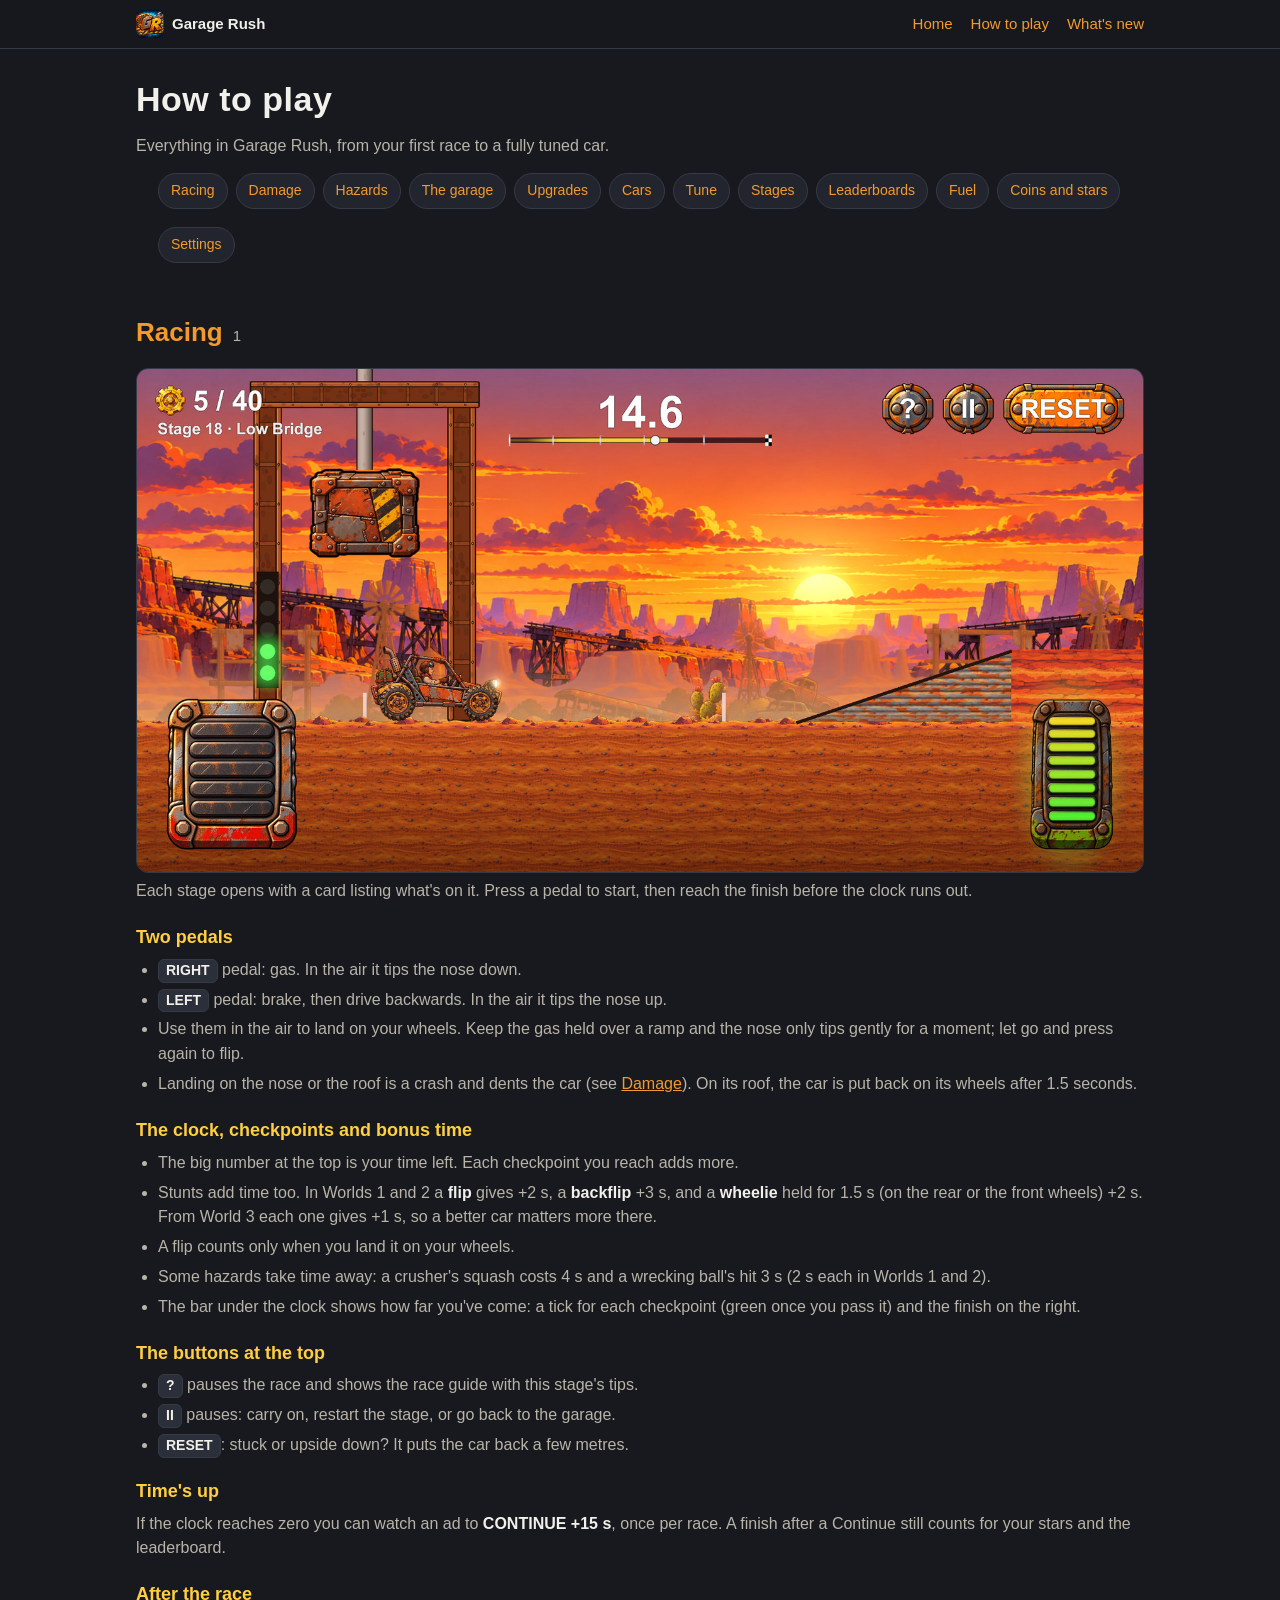
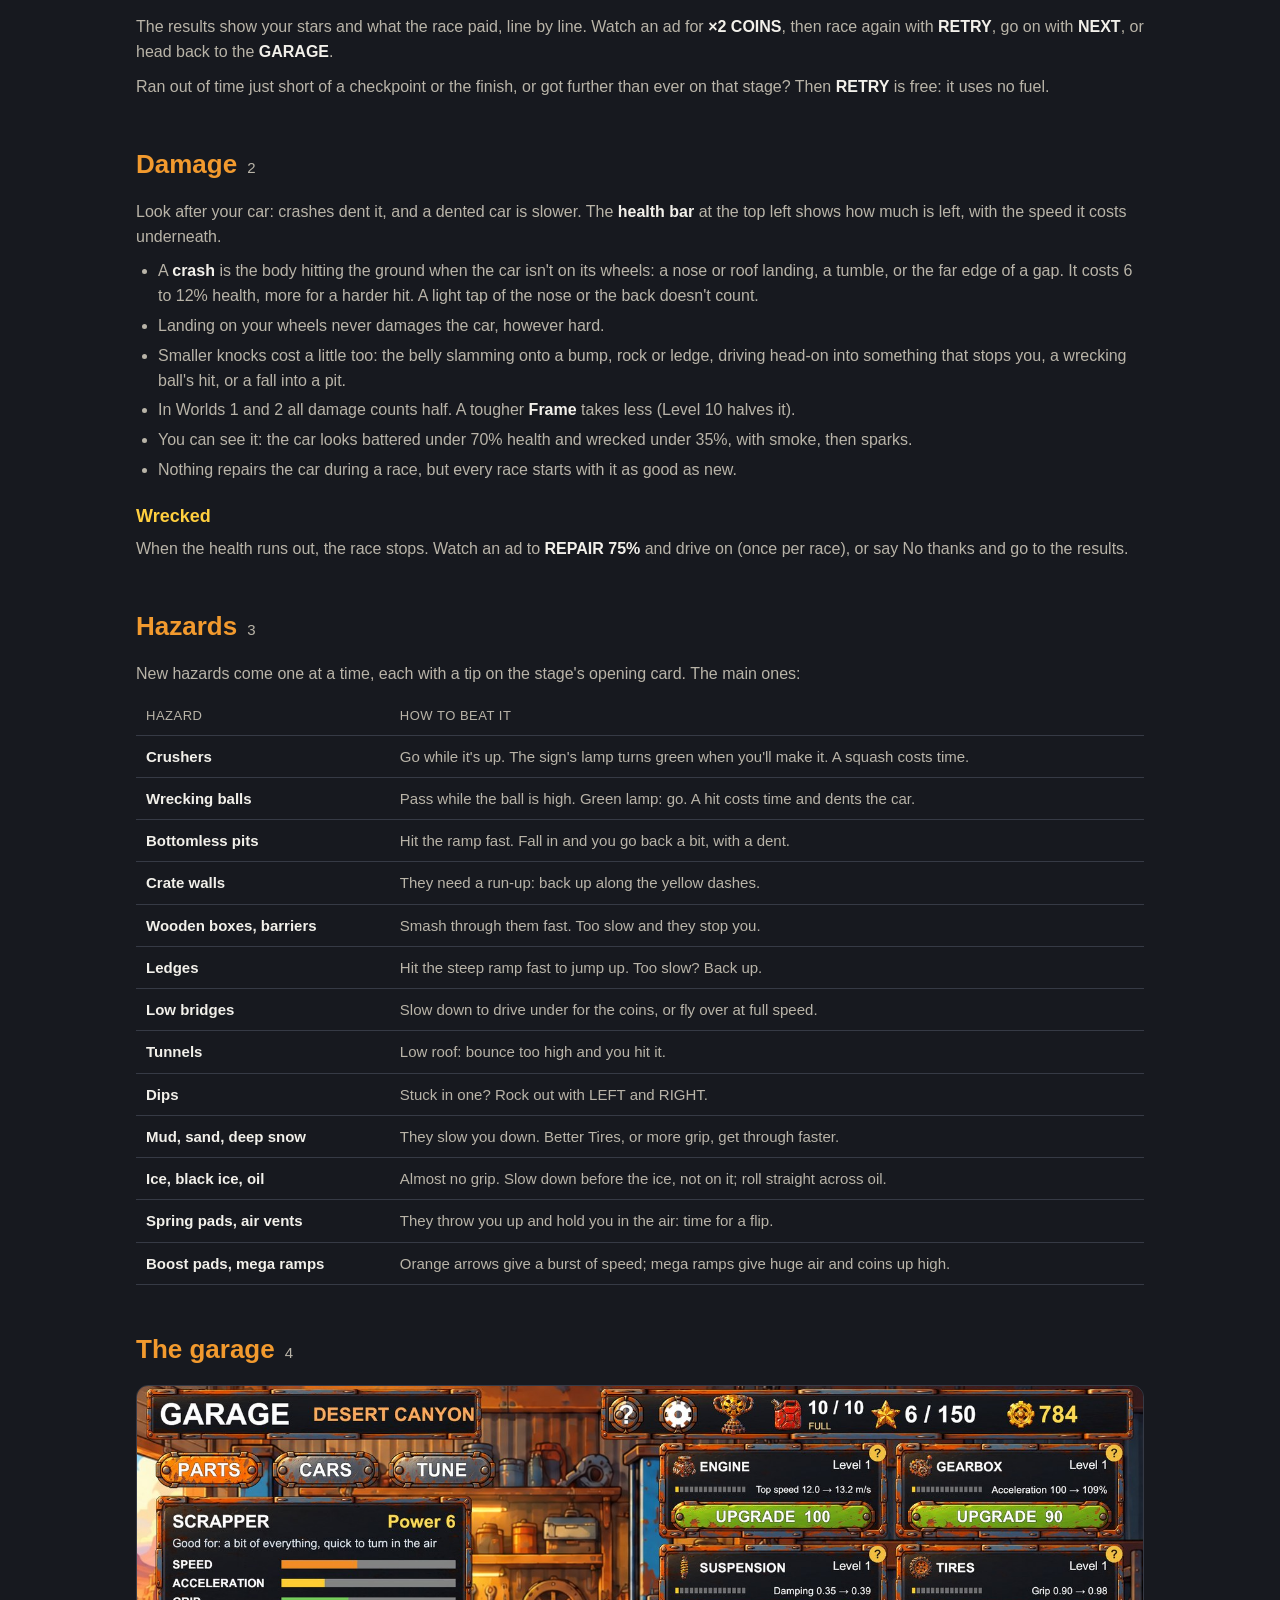
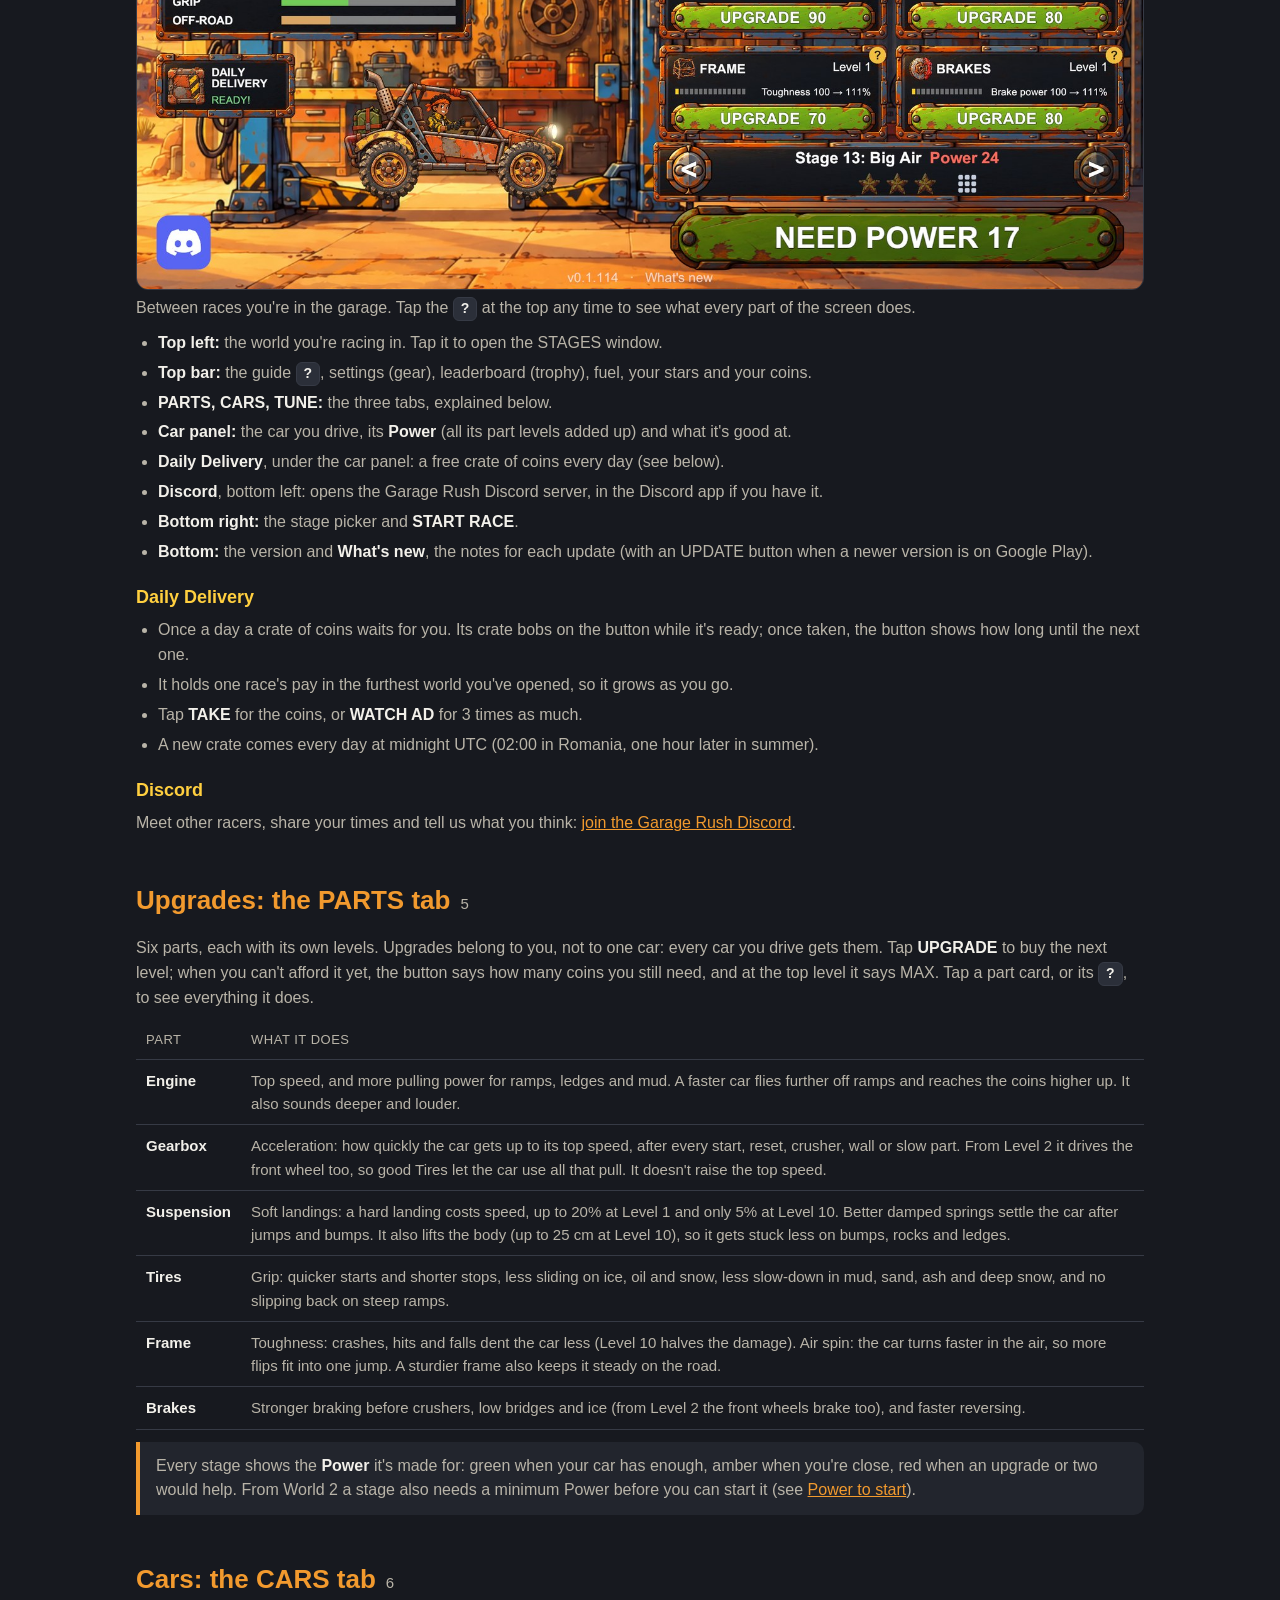
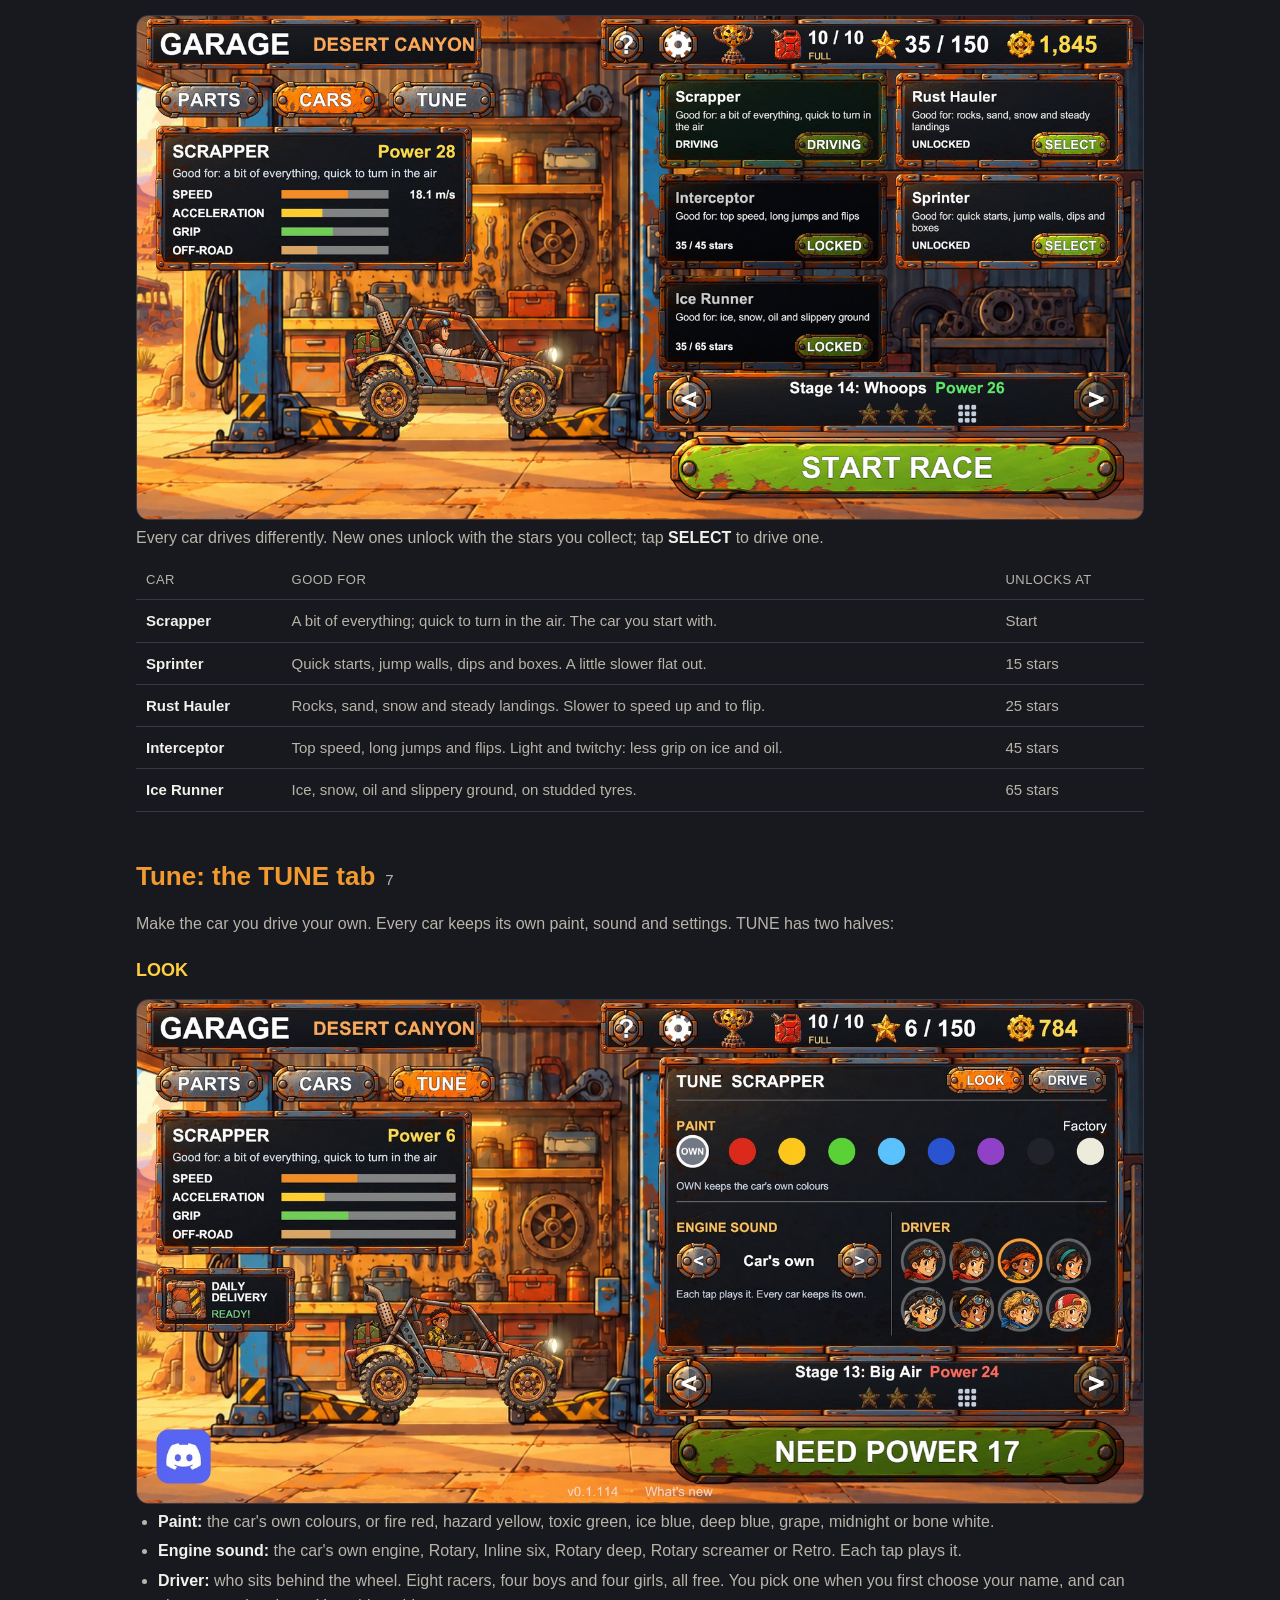
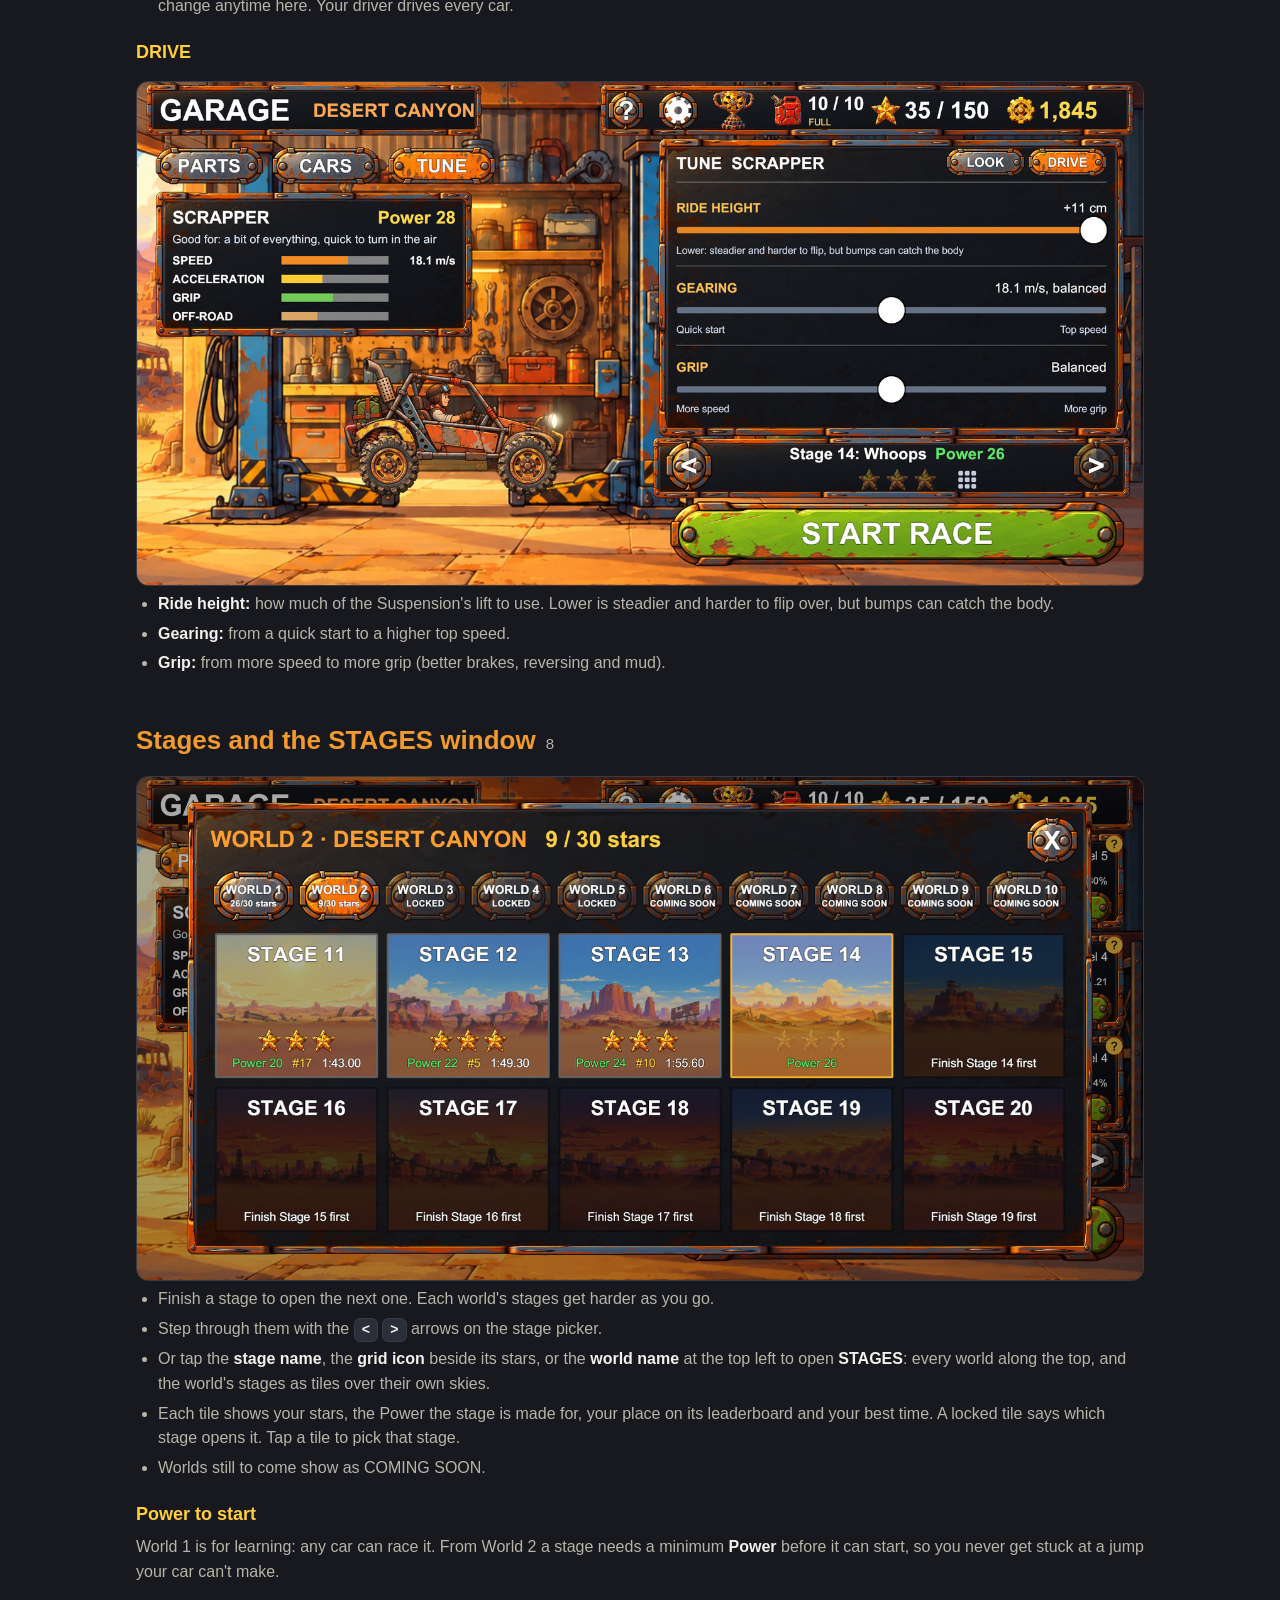
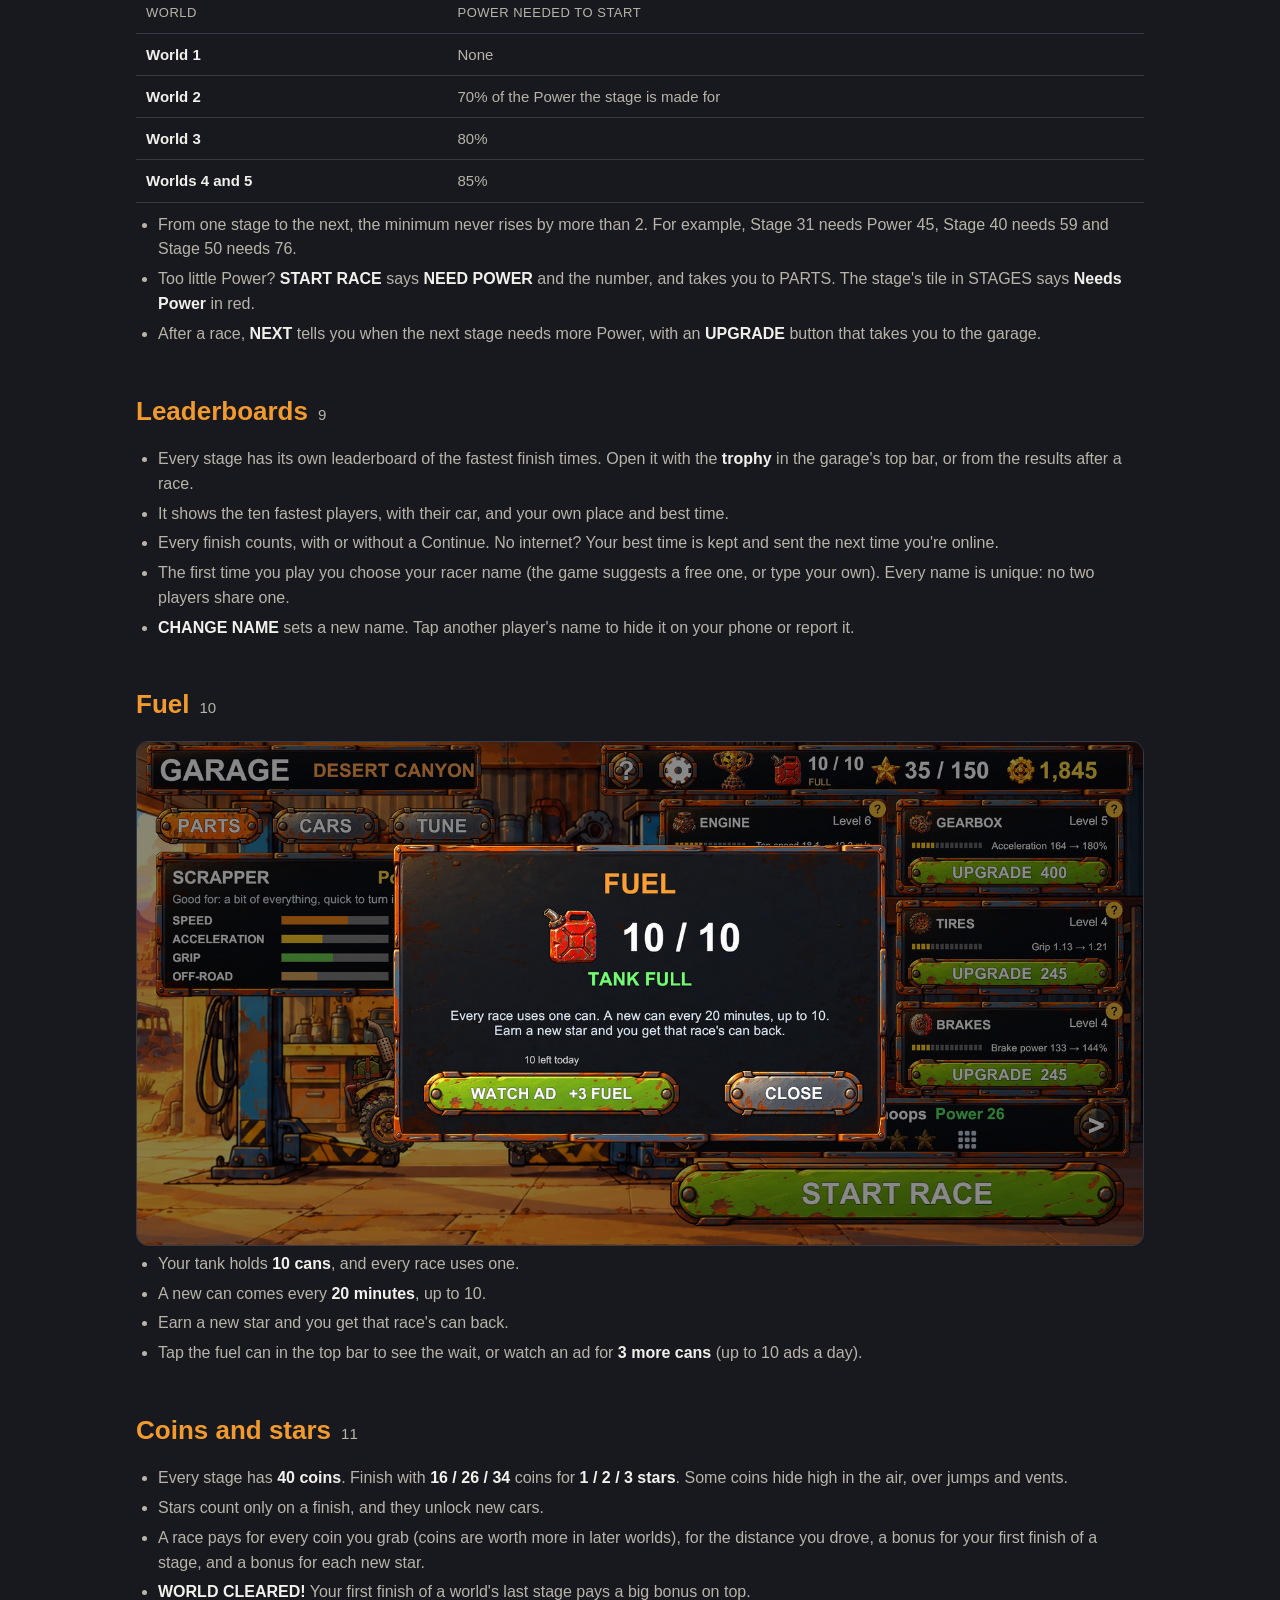
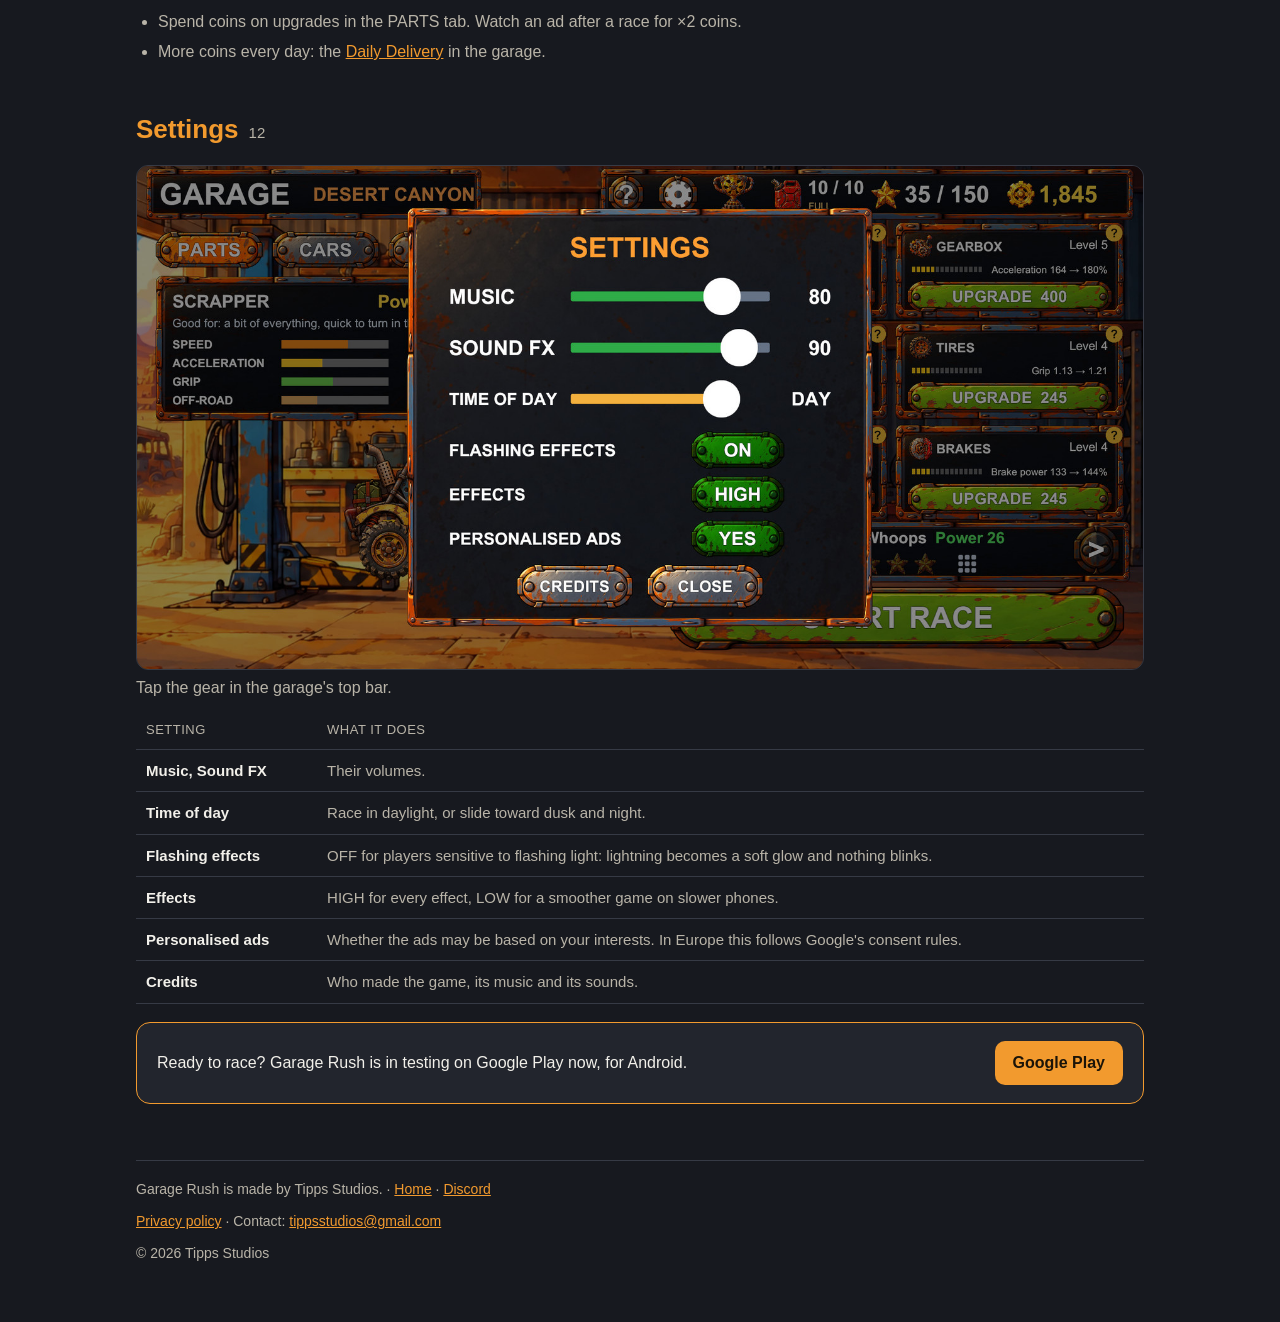
==== commit 31a5d676: "How to play: damage, Power to start, Daily Delivery, Discord, drivers, names New Damage section (hea" ====
--- a/guide.html
+++ b/guide.html
@@ -4,7 +4,7 @@
 <meta charset="utf-8">
 <meta name="viewport" content="width=device-width, initial-scale=1">
 <title>How to play Garage Rush · Tipps Studios</title>
-<meta name="description" content="How to play Garage Rush: the pedals, time and checkpoints, flips and wheelies, coins and stars, upgrades, cars, tuning, stages, leaderboards, fuel and settings.">
+<meta name="description" content="How to play Garage Rush: the pedals, time and checkpoints, flips and wheelies, crash damage, coins and stars, upgrades, cars, drivers, tuning, stages and the Power they need, leaderboards, fuel, the Daily Delivery and settings.">
 <link rel="icon" href="img/icon_192.png">
 <link rel="stylesheet" href="style.css">
 </head>
@@ -23,6 +23,7 @@
   <p class="lede" style="margin-top: 8px;">Everything in Garage Rush, from your first race to a fully tuned car.</p>
   <ul class="toc">
     <li><a href="#racing">Racing</a></li>
+    <li><a href="#damage">Damage</a></li>
     <li><a href="#hazards">Hazards</a></li>
     <li><a href="#garage">The garage</a></li>
     <li><a href="#upgrades">Upgrades</a></li>
@@ -43,12 +44,15 @@
     <ul>
       <li><span class="key">RIGHT</span> pedal: gas. In the air it tips the nose down.</li>
       <li><span class="key">LEFT</span> pedal: brake, then drive backwards. In the air it tips the nose up.</li>
-      <li>Use them in the air to land on your wheels. Landing on the roof is safe: the car is put back on its wheels after 1.5 seconds.</li>
+      <li>Use them in the air to land on your wheels. Keep the gas held over a ramp and the nose only tips gently for a moment; let go and press again to flip.</li>
+      <li>Landing on the nose or the roof is a crash and dents the car (see <a href="#damage">Damage</a>). On its roof, the car is put back on its wheels after 1.5 seconds.</li>
     </ul>
     <h3>The clock, checkpoints and bonus time</h3>
     <ul>
       <li>The big number at the top is your time left. Each checkpoint you reach adds more.</li>
-      <li>Stunts add time too: a landed <b>flip</b> gives +2 s, a <b>backflip</b> +3 s, and a <b>wheelie</b> held for 1.5 s (on the rear or the front wheels) +2 s.</li>
+      <li>Stunts add time too. In Worlds 1 and 2 a <b>flip</b> gives +2 s, a <b>backflip</b> +3 s, and a <b>wheelie</b> held for 1.5 s (on the rear or the front wheels) +2 s. From World 3 each one gives +1 s, so a better car matters more there.</li>
+      <li>A flip counts only when you land it on your wheels.</li>
+      <li>Some hazards take time away: a crusher's squash costs 4 s and a wrecking ball's hit 3 s (2 s each in Worlds 1 and 2).</li>
       <li>The bar under the clock shows how far you've come: a tick for each checkpoint (green once you pass it) and the finish on the right.</li>
     </ul>
     <h3>The buttons at the top</h3>
@@ -61,17 +65,33 @@
     <p>If the clock reaches zero you can watch an ad to <b>CONTINUE +15 s</b>, once per race. A finish after a Continue still counts for your stars and the leaderboard.</p>
     <h3>After the race</h3>
     <p>The results show your stars and what the race paid, line by line. Watch an ad for <b>×2 COINS</b>, then race again with <b>RETRY</b>, go on with <b>NEXT</b>, or head back to the <b>GARAGE</b>.</p>
+    <p>Ran out of time just short of a checkpoint or the finish, or got further than ever on that stage? Then <b>RETRY</b> is free: it uses no fuel.</p>
+  </section>
+
+  <section id="damage">
+    <h2>Damage <span class="num">2</span></h2>
+    <p>Look after your car: crashes dent it, and a dented car is slower. The <b>health bar</b> at the top left shows how much is left, with the speed it costs underneath.</p>
+    <ul>
+      <li>A <b>crash</b> is the body hitting the ground when the car isn't on its wheels: a nose or roof landing, a tumble, or the far edge of a gap. It costs 6 to 12% health, more for a harder hit. A light tap of the nose or the back doesn't count.</li>
+      <li>Landing on your wheels never damages the car, however hard.</li>
+      <li>Smaller knocks cost a little too: the belly slamming onto a bump, rock or ledge, driving head-on into something that stops you, a wrecking ball's hit, or a fall into a pit.</li>
+      <li>In Worlds 1 and 2 all damage counts half. A tougher <b>Frame</b> takes less (Level 10 halves it).</li>
+      <li>You can see it: the car looks battered under 70% health and wrecked under 35%, with smoke, then sparks.</li>
+      <li>Nothing repairs the car during a race, but every race starts with it as good as new.</li>
+    </ul>
+    <h3>Wrecked</h3>
+    <p>When the health runs out, the race stops. Watch an ad to <b>REPAIR 75%</b> and drive on (once per race), or say No thanks and go to the results.</p>
   </section>
 
   <section id="hazards">
-    <h2>Hazards <span class="num">2</span></h2>
+    <h2>Hazards <span class="num">3</span></h2>
     <p>New hazards come one at a time, each with a tip on the stage's opening card. The main ones:</p>
     <table class="table">
       <thead><tr><th>Hazard</th><th>How to beat it</th></tr></thead>
       <tbody>
-        <tr><td>Crushers</td><td>Go while it's up. The sign's lamp turns green when you'll make it.</td></tr>
-        <tr><td>Wrecking balls</td><td>Pass while the ball is high. Green lamp: go.</td></tr>
-        <tr><td>Bottomless pits</td><td>Hit the ramp fast. Fall in and you go back a bit.</td></tr>
+        <tr><td>Crushers</td><td>Go while it's up. The sign's lamp turns green when you'll make it. A squash costs time.</td></tr>
+        <tr><td>Wrecking balls</td><td>Pass while the ball is high. Green lamp: go. A hit costs time and dents the car.</td></tr>
+        <tr><td>Bottomless pits</td><td>Hit the ramp fast. Fall in and you go back a bit, with a dent.</td></tr>
         <tr><td>Crate walls</td><td>They need a run-up: back up along the yellow dashes.</td></tr>
         <tr><td>Wooden boxes, barriers</td><td>Smash through them fast. Too slow and they stop you.</td></tr>
         <tr><td>Ledges</td><td>Hit the steep ramp fast to jump up. Too slow? Back up.</td></tr>
@@ -87,38 +107,49 @@
   </section>
 
   <section id="garage">
-    <h2>The garage <span class="num">3</span></h2>
-    <figure class="shot"><img src="img/garage.jpg" width="1600" height="800" loading="lazy" alt="The garage: the car on its lift, the car panel on the left, six part cards on the right, the stage picker and START RACE"></figure>
+    <h2>The garage <span class="num">4</span></h2>
+    <figure class="shot"><img src="img/guide_garage.jpg" width="1600" height="800" loading="lazy" alt="The garage: the car on its lift, the car panel and the Daily Delivery on the left, the Discord button bottom left, six part cards on the right, the stage picker and the START RACE button, here saying NEED POWER 17"></figure>
     <p>Between races you're in the garage. Tap the <span class="key">?</span> at the top any time to see what every part of the screen does.</p>
     <ul>
       <li><b>Top left:</b> the world you're racing in. Tap it to open the STAGES window.</li>
       <li><b>Top bar:</b> the guide <span class="key">?</span>, settings (gear), leaderboard (trophy), fuel, your stars and your coins.</li>
       <li><b>PARTS, CARS, TUNE:</b> the three tabs, explained below.</li>
       <li><b>Car panel:</b> the car you drive, its <b>Power</b> (all its part levels added up) and what it's good at.</li>
+      <li><b>Daily Delivery</b>, under the car panel: a free crate of coins every day (see below).</li>
+      <li><b>Discord</b>, bottom left: opens the Garage Rush Discord server, in the Discord app if you have it.</li>
       <li><b>Bottom right:</b> the stage picker and <b>START RACE</b>.</li>
       <li><b>Bottom:</b> the version and <b>What's new</b>, the notes for each update (with an UPDATE button when a newer version is on Google Play).</li>
     </ul>
+    <h3 id="delivery">Daily Delivery</h3>
+    <ul>
+      <li>Once a day a crate of coins waits for you. Its crate bobs on the button while it's ready; once taken, the button shows how long until the next one.</li>
+      <li>It holds one race's pay in the furthest world you've opened, so it grows as you go.</li>
+      <li>Tap <b>TAKE</b> for the coins, or <b>WATCH AD</b> for 3 times as much.</li>
+      <li>A new crate comes every day at midnight UTC (02:00 in Romania, one hour later in summer).</li>
+    </ul>
+    <h3>Discord</h3>
+    <p>Meet other racers, share your times and tell us what you think: <a href="https://discord.gg/t95NBhnwTp">join the Garage Rush Discord</a>.</p>
   </section>
 
   <section id="upgrades">
-    <h2>Upgrades: the PARTS tab <span class="num">4</span></h2>
+    <h2>Upgrades: the PARTS tab <span class="num">5</span></h2>
     <p>Six parts, each with its own levels. Upgrades belong to you, not to one car: every car you drive gets them. Tap <b>UPGRADE</b> to buy the next level; when you can't afford it yet, the button says how many coins you still need, and at the top level it says MAX. Tap a part card, or its <span class="key">?</span>, to see everything it does.</p>
     <table class="table">
       <thead><tr><th>Part</th><th>What it does</th></tr></thead>
       <tbody>
         <tr><td>Engine</td><td>Top speed, and more pulling power for ramps, ledges and mud. A faster car flies further off ramps and reaches the coins higher up. It also sounds deeper and louder.</td></tr>
-        <tr><td>Gearbox</td><td>Acceleration: how quickly the car gets up to its top speed, after every start, reset, crusher, wall or slow part. It doesn't raise the top speed.</td></tr>
-        <tr><td>Suspension</td><td>Softer, better damped springs, so the car settles after jumps and bumps. It also lifts the body (up to 25 cm at Level 10), so it gets stuck less on bumps, rocks and ledges.</td></tr>
+        <tr><td>Gearbox</td><td>Acceleration: how quickly the car gets up to its top speed, after every start, reset, crusher, wall or slow part. From Level 2 it drives the front wheel too, so good Tires let the car use all that pull. It doesn't raise the top speed.</td></tr>
+        <tr><td>Suspension</td><td>Soft landings: a hard landing costs speed, up to 20% at Level 1 and only 5% at Level 10. Better damped springs settle the car after jumps and bumps. It also lifts the body (up to 25 cm at Level 10), so it gets stuck less on bumps, rocks and ledges.</td></tr>
         <tr><td>Tires</td><td>Grip: quicker starts and shorter stops, less sliding on ice, oil and snow, less slow-down in mud, sand, ash and deep snow, and no slipping back on steep ramps.</td></tr>
-        <tr><td>Frame</td><td>Air spin: the car turns faster in the air, so more flips fit into one jump. A sturdier frame also keeps it steady on the road.</td></tr>
+        <tr><td>Frame</td><td>Toughness: crashes, hits and falls dent the car less (Level 10 halves the damage). Air spin: the car turns faster in the air, so more flips fit into one jump. A sturdier frame also keeps it steady on the road.</td></tr>
         <tr><td>Brakes</td><td>Stronger braking before crushers, low bridges and ice (from Level 2 the front wheels brake too), and faster reversing.</td></tr>
       </tbody>
     </table>
-    <div class="callout"><p>Every stage shows the <b>Power</b> it's made for: green when your car has enough, amber when you're close, red when an upgrade or two would help.</p></div>
+    <div class="callout"><p>Every stage shows the <b>Power</b> it's made for: green when your car has enough, amber when you're close, red when an upgrade or two would help. From World 2 a stage also needs a minimum Power before you can start it (see <a href="#power">Power to start</a>).</p></div>
   </section>
 
   <section id="cars">
-    <h2>Cars: the CARS tab <span class="num">5</span></h2>
+    <h2>Cars: the CARS tab <span class="num">6</span></h2>
     <figure class="shot"><img src="img/guide_cars.jpg" width="1600" height="800" loading="lazy" alt="The CARS tab: the car cards, some unlocked with a SELECT button, some locked with the stars they need"></figure>
     <p>Every car drives differently. New ones unlock with the stars you collect; tap <b>SELECT</b> to drive one.</p>
     <table class="table">
@@ -134,13 +165,14 @@
   </section>
 
   <section id="tune">
-    <h2>Tune: the TUNE tab <span class="num">6</span></h2>
-    <p>Make the car you drive your own. Every car keeps its own settings. TUNE has two halves:</p>
+    <h2>Tune: the TUNE tab <span class="num">7</span></h2>
+    <p>Make the car you drive your own. Every car keeps its own paint, sound and settings. TUNE has two halves:</p>
     <h3>LOOK</h3>
-    <figure class="shot"><img src="img/guide_tune_look.jpg" width="1600" height="800" loading="lazy" alt="TUNE, LOOK: paint colours and the engine sound picker"></figure>
+    <figure class="shot"><img src="img/guide_tune_look.jpg" width="1600" height="800" loading="lazy" alt="TUNE, LOOK: paint colours, the engine sound picker and the eight drivers"></figure>
     <ul>
       <li><b>Paint:</b> the car's own colours, or fire red, hazard yellow, toxic green, ice blue, deep blue, grape, midnight or bone white.</li>
       <li><b>Engine sound:</b> the car's own engine, Rotary, Inline six, Rotary deep, Rotary screamer or Retro. Each tap plays it.</li>
+      <li><b>Driver:</b> who sits behind the wheel. Eight racers, four boys and four girls, all free. You pick one when you first choose your name, and can change anytime here. Your driver drives every car.</li>
     </ul>
     <h3>DRIVE</h3>
     <figure class="shot"><img src="img/guide_tune_drive.jpg" width="1600" height="800" loading="lazy" alt="TUNE, DRIVE: ride height, gearing and grip sliders"></figure>
@@ -152,29 +184,46 @@
   </section>
 
   <section id="stages">
-    <h2>Stages and the STAGES window <span class="num">7</span></h2>
+    <h2>Stages and the STAGES window <span class="num">8</span></h2>
     <figure class="shot"><img src="img/guide_stages.jpg" width="1600" height="800" loading="lazy" alt="The STAGES window: ten world buttons along the top and the world's ten stages as tiles"></figure>
     <ul>
       <li>Finish a stage to open the next one. Each world's stages get harder as you go.</li>
       <li>Step through them with the <span class="key">&lt;</span> <span class="key">&gt;</span> arrows on the stage picker.</li>
       <li>Or tap the <b>stage name</b>, the <b>grid icon</b> beside its stars, or the <b>world name</b> at the top left to open <b>STAGES</b>: every world along the top, and the world's stages as tiles over their own skies.</li>
-      <li>Each tile shows your stars, the Power the stage needs, your place on its leaderboard and your best time. A locked tile says which stage opens it. Tap a tile to pick that stage.</li>
+      <li>Each tile shows your stars, the Power the stage is made for, your place on its leaderboard and your best time. A locked tile says which stage opens it. Tap a tile to pick that stage.</li>
       <li>Worlds still to come show as COMING SOON.</li>
     </ul>
+    <h3 id="power">Power to start</h3>
+    <p>World 1 is for learning: any car can race it. From World 2 a stage needs a minimum <b>Power</b> before it can start, so you never get stuck at a jump your car can't make.</p>
+    <table class="table">
+      <thead><tr><th>World</th><th>Power needed to start</th></tr></thead>
+      <tbody>
+        <tr><td>World 1</td><td>None</td></tr>
+        <tr><td>World 2</td><td>70% of the Power the stage is made for</td></tr>
+        <tr><td>World 3</td><td>80%</td></tr>
+        <tr><td>Worlds 4 and 5</td><td>85%</td></tr>
+      </tbody>
+    </table>
+    <ul>
+      <li>From one stage to the next, the minimum never rises by more than 2. For example, Stage 31 needs Power 45, Stage 40 needs 59 and Stage 50 needs 76.</li>
+      <li>Too little Power? <b>START RACE</b> says <b>NEED POWER</b> and the number, and takes you to PARTS. The stage's tile in STAGES says <b>Needs Power</b> in red.</li>
+      <li>After a race, <b>NEXT</b> tells you when the next stage needs more Power, with an <b>UPGRADE</b> button that takes you to the garage.</li>
+    </ul>
   </section>
 
   <section id="leaderboards">
-    <h2>Leaderboards <span class="num">8</span></h2>
+    <h2>Leaderboards <span class="num">9</span></h2>
     <ul>
       <li>Every stage has its own leaderboard of the fastest finish times. Open it with the <b>trophy</b> in the garage's top bar, or from the results after a race.</li>
       <li>It shows the ten fastest players, with their car, and your own place and best time.</li>
       <li>Every finish counts, with or without a Continue. No internet? Your best time is kept and sent the next time you're online.</li>
-      <li><b>CHANGE NAME</b> sets the name others see. Tap another player's name to hide it on your phone or report it.</li>
+      <li>The first time you play you choose your racer name (the game suggests a free one, or type your own). Every name is unique: no two players share one.</li>
+      <li><b>CHANGE NAME</b> sets a new name. Tap another player's name to hide it on your phone or report it.</li>
     </ul>
   </section>
 
   <section id="fuel">
-    <h2>Fuel <span class="num">9</span></h2>
+    <h2>Fuel <span class="num">10</span></h2>
     <figure class="shot"><img src="img/guide_fuel.jpg" width="1600" height="800" loading="lazy" alt="The FUEL window: 10 of 10 cans, tank full, and a button to watch an ad for 3 more"></figure>
     <ul>
       <li>Your tank holds <b>10 cans</b>, and every race uses one.</li>
@@ -185,17 +234,19 @@
   </section>
 
   <section id="coins">
-    <h2>Coins and stars <span class="num">10</span></h2>
+    <h2>Coins and stars <span class="num">11</span></h2>
     <ul>
       <li>Every stage has <b>40 coins</b>. Finish with <b>16 / 26 / 34</b> coins for <b>1 / 2 / 3 stars</b>. Some coins hide high in the air, over jumps and vents.</li>
       <li>Stars count only on a finish, and they unlock new cars.</li>
       <li>A race pays for every coin you grab (coins are worth more in later worlds), for the distance you drove, a bonus for your first finish of a stage, and a bonus for each new star.</li>
+      <li><b>WORLD CLEARED!</b> Your first finish of a world's last stage pays a big bonus on top.</li>
       <li>Spend coins on upgrades in the PARTS tab. Watch an ad after a race for ×2 coins.</li>
+      <li>More coins every day: the <a href="#delivery">Daily Delivery</a> in the garage.</li>
     </ul>
   </section>
 
   <section id="settings">
-    <h2>Settings <span class="num">11</span></h2>
+    <h2>Settings <span class="num">12</span></h2>
     <figure class="shot"><img src="img/guide_settings.jpg" width="1600" height="800" loading="lazy" alt="The SETTINGS window: music, sound effects, time of day, flashing effects, effects, personalised ads and credits"></figure>
     <p>Tap the gear in the garage's top bar.</p>
     <table class="table">
@@ -205,7 +256,7 @@
         <tr><td>Time of day</td><td>Race in daylight, or slide toward dusk and night.</td></tr>
         <tr><td>Flashing effects</td><td>OFF for players sensitive to flashing light: lightning becomes a soft glow and nothing blinks.</td></tr>
         <tr><td>Effects</td><td>HIGH for every effect, LOW for a smoother game on slower phones.</td></tr>
-        <tr><td>Personalised ads</td><td>Whether the ads may be based on your interests.</td></tr>
+        <tr><td>Personalised ads</td><td>Whether the ads may be based on your interests. In Europe this follows Google's consent rules.</td></tr>
         <tr><td>Credits</td><td>Who made the game, its music and its sounds.</td></tr>
       </tbody>
     </table>
@@ -217,7 +268,7 @@
   </div>
 
   <footer>
-    <p>Garage Rush is made by Tipps Studios. · <a href="index.html">Home</a></p>
+    <p>Garage Rush is made by Tipps Studios. · <a href="index.html">Home</a> · <a href="https://discord.gg/t95NBhnwTp">Discord</a></p>
     <p><a href="https://sites.google.com/view/garagerush-privacy">Privacy policy</a> · Contact: <a href="mailto:tippsstudios@gmail.com">tippsstudios@gmail.com</a></p>
     <p>© 2026 Tipps Studios</p>
   </footer>
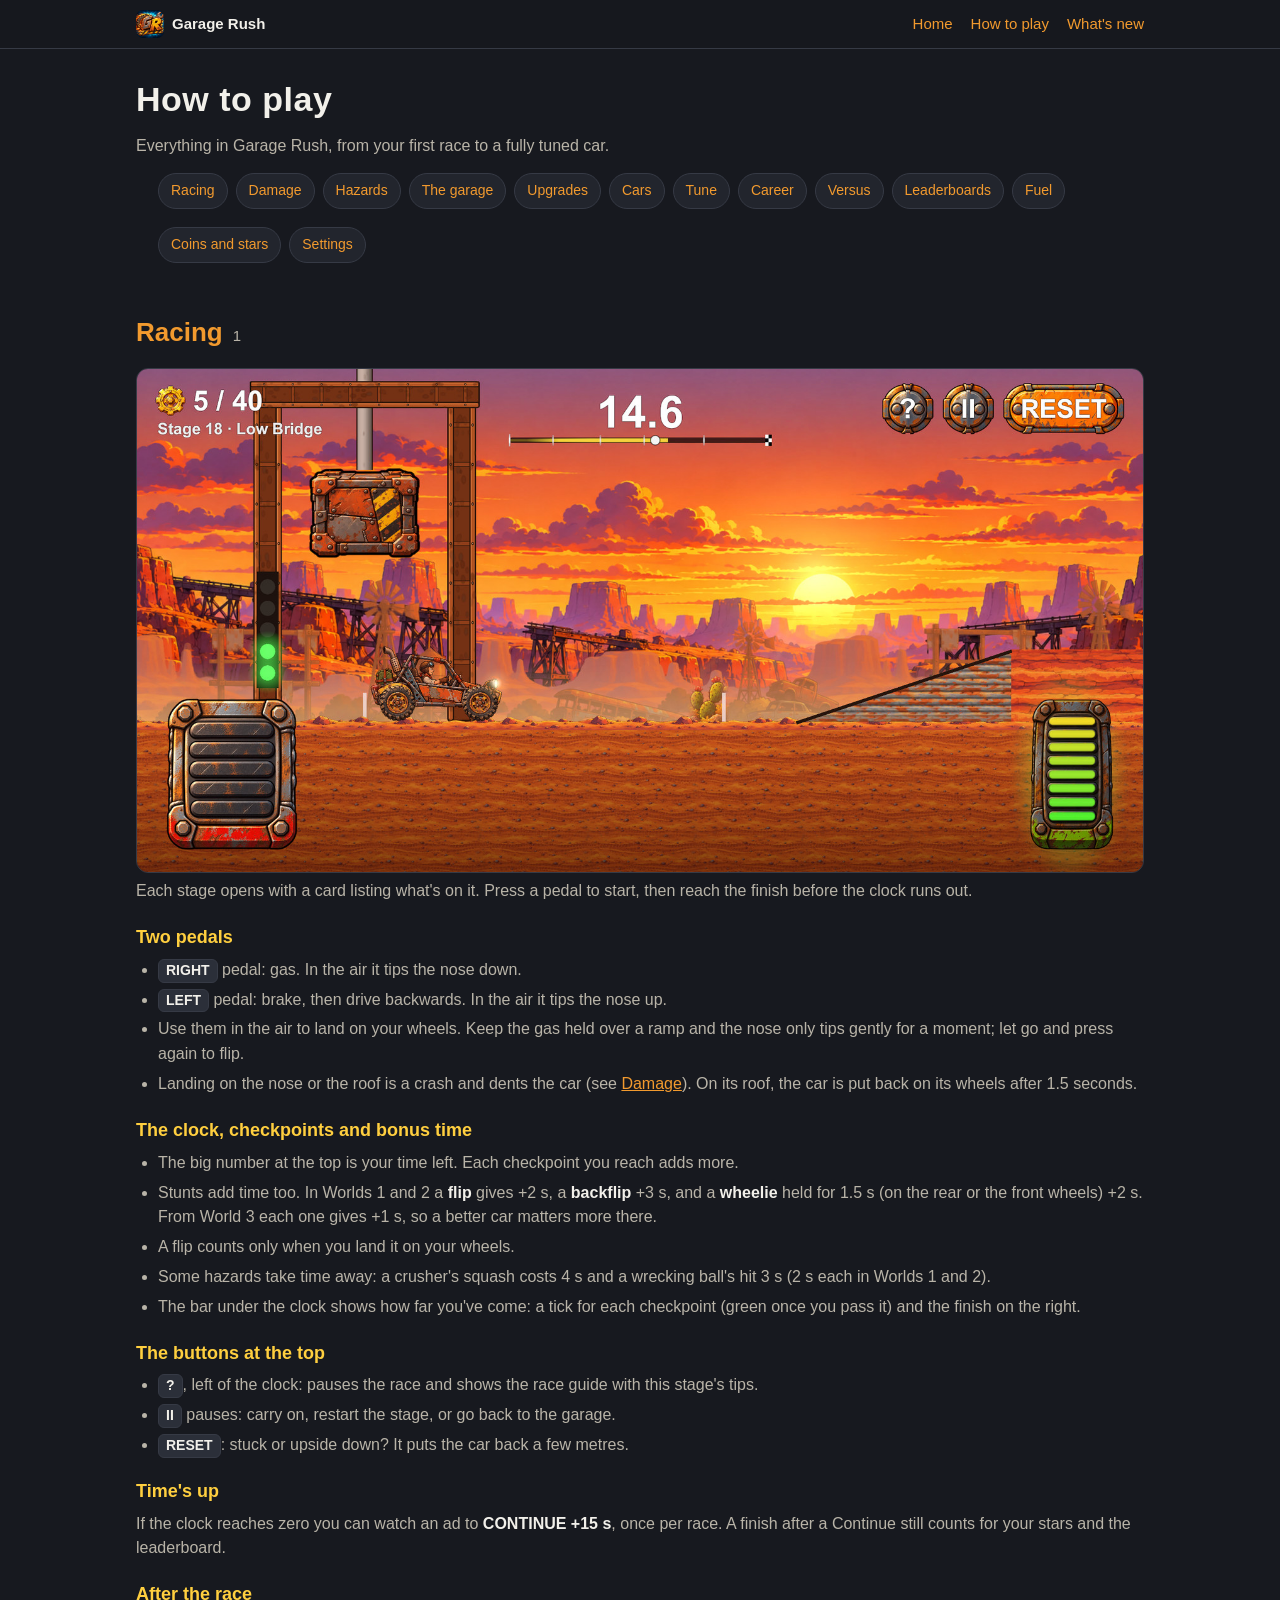
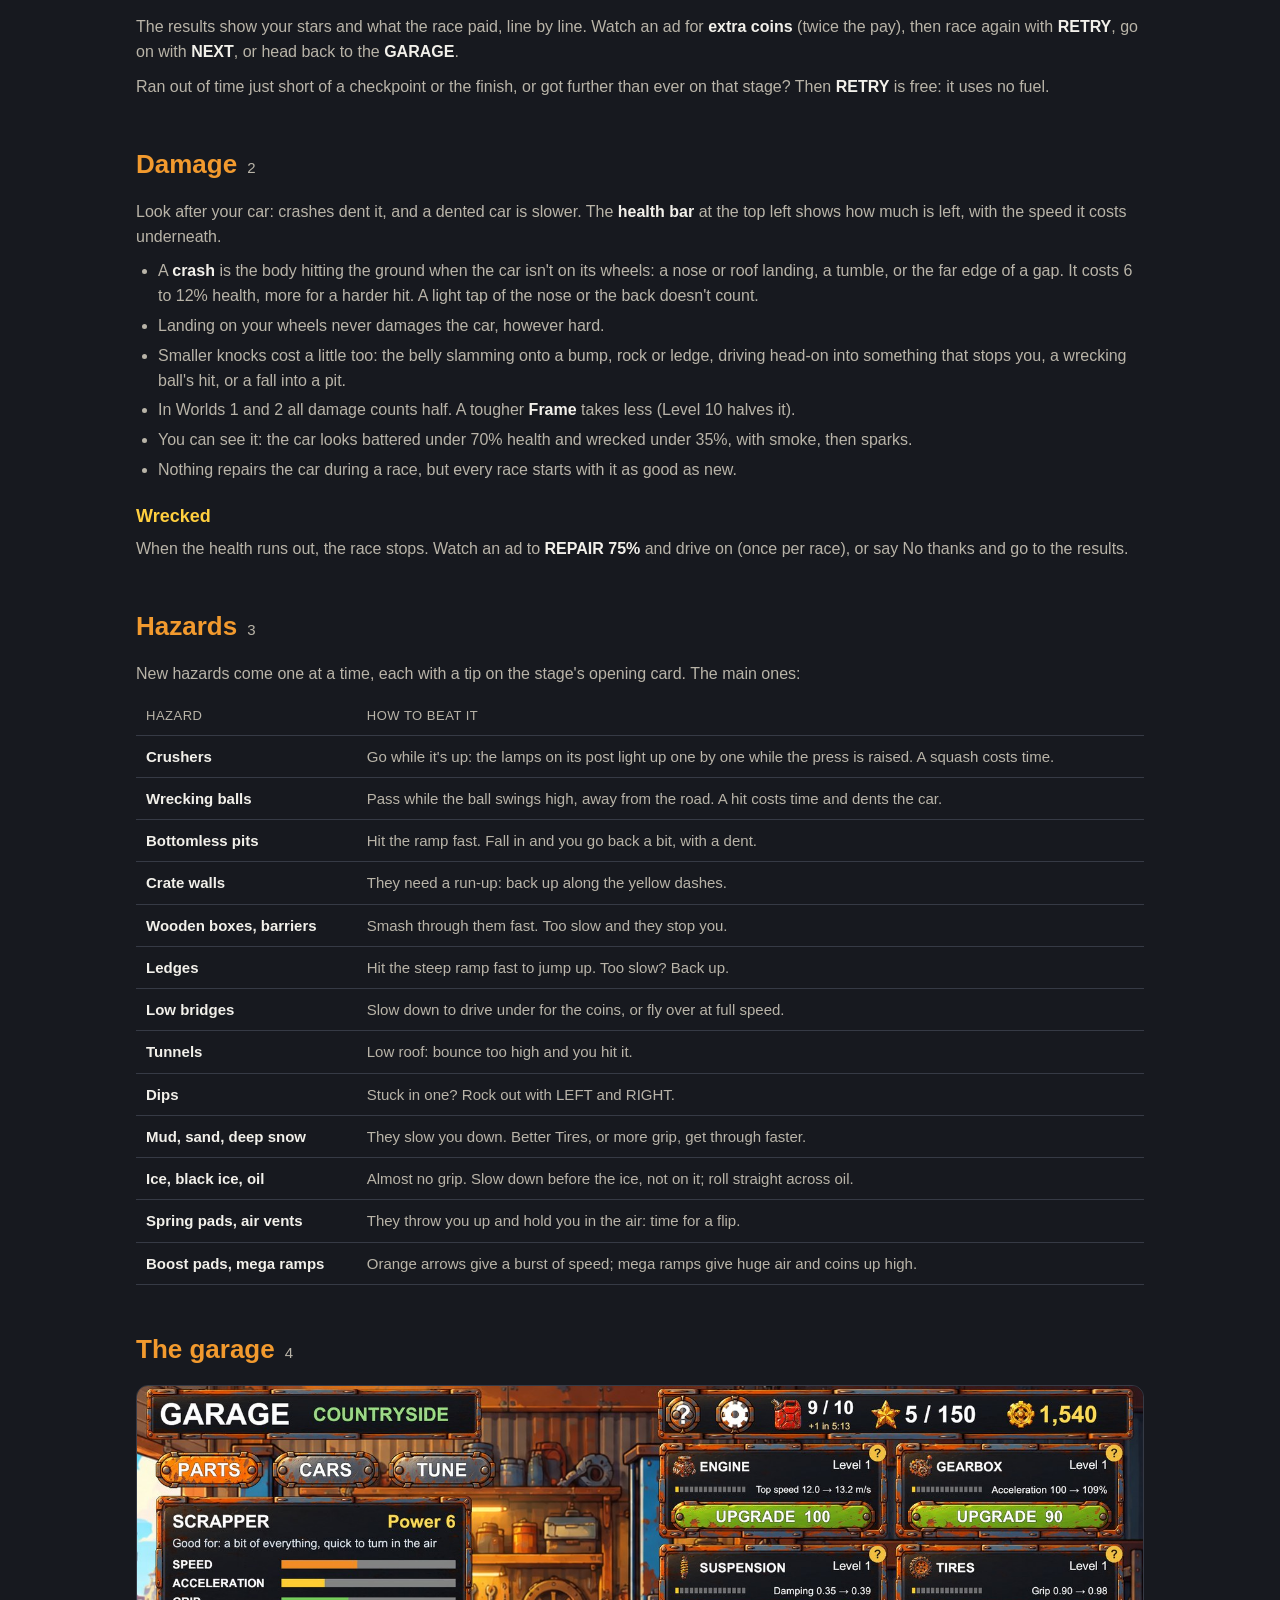
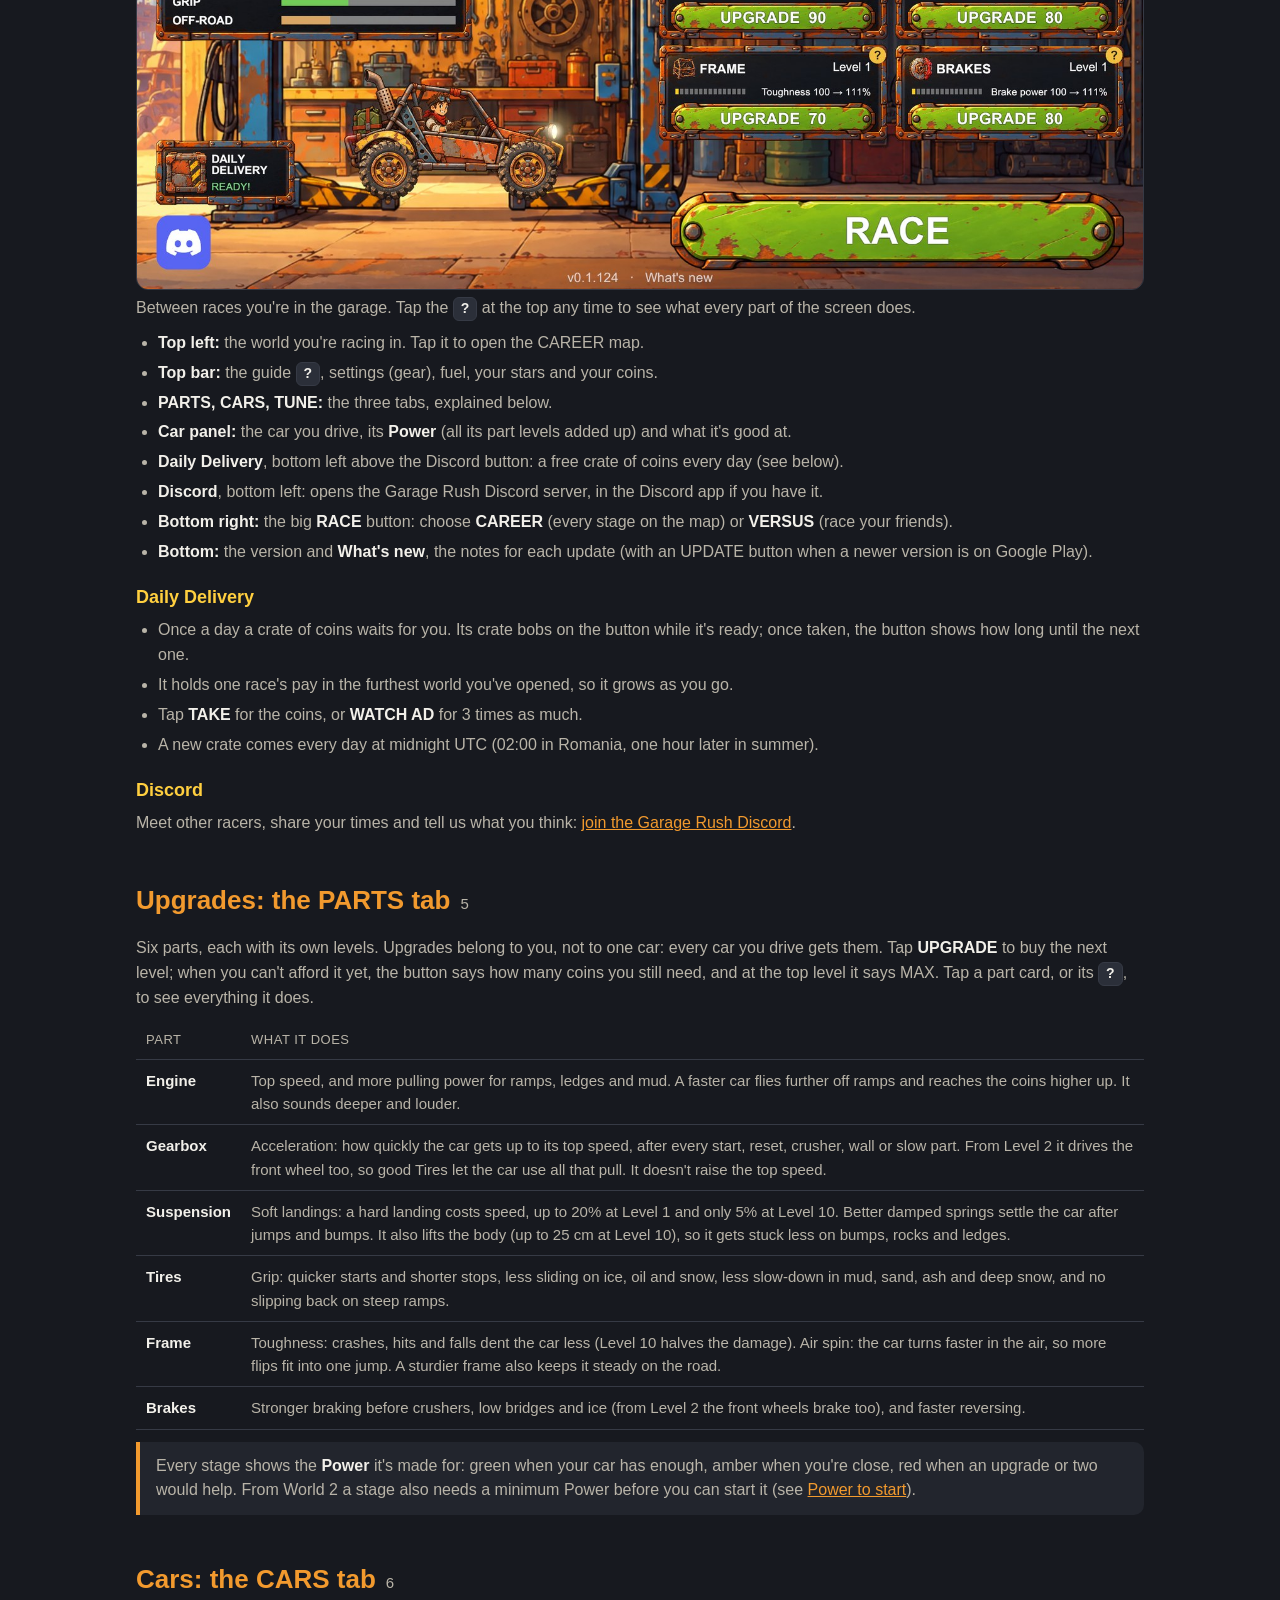
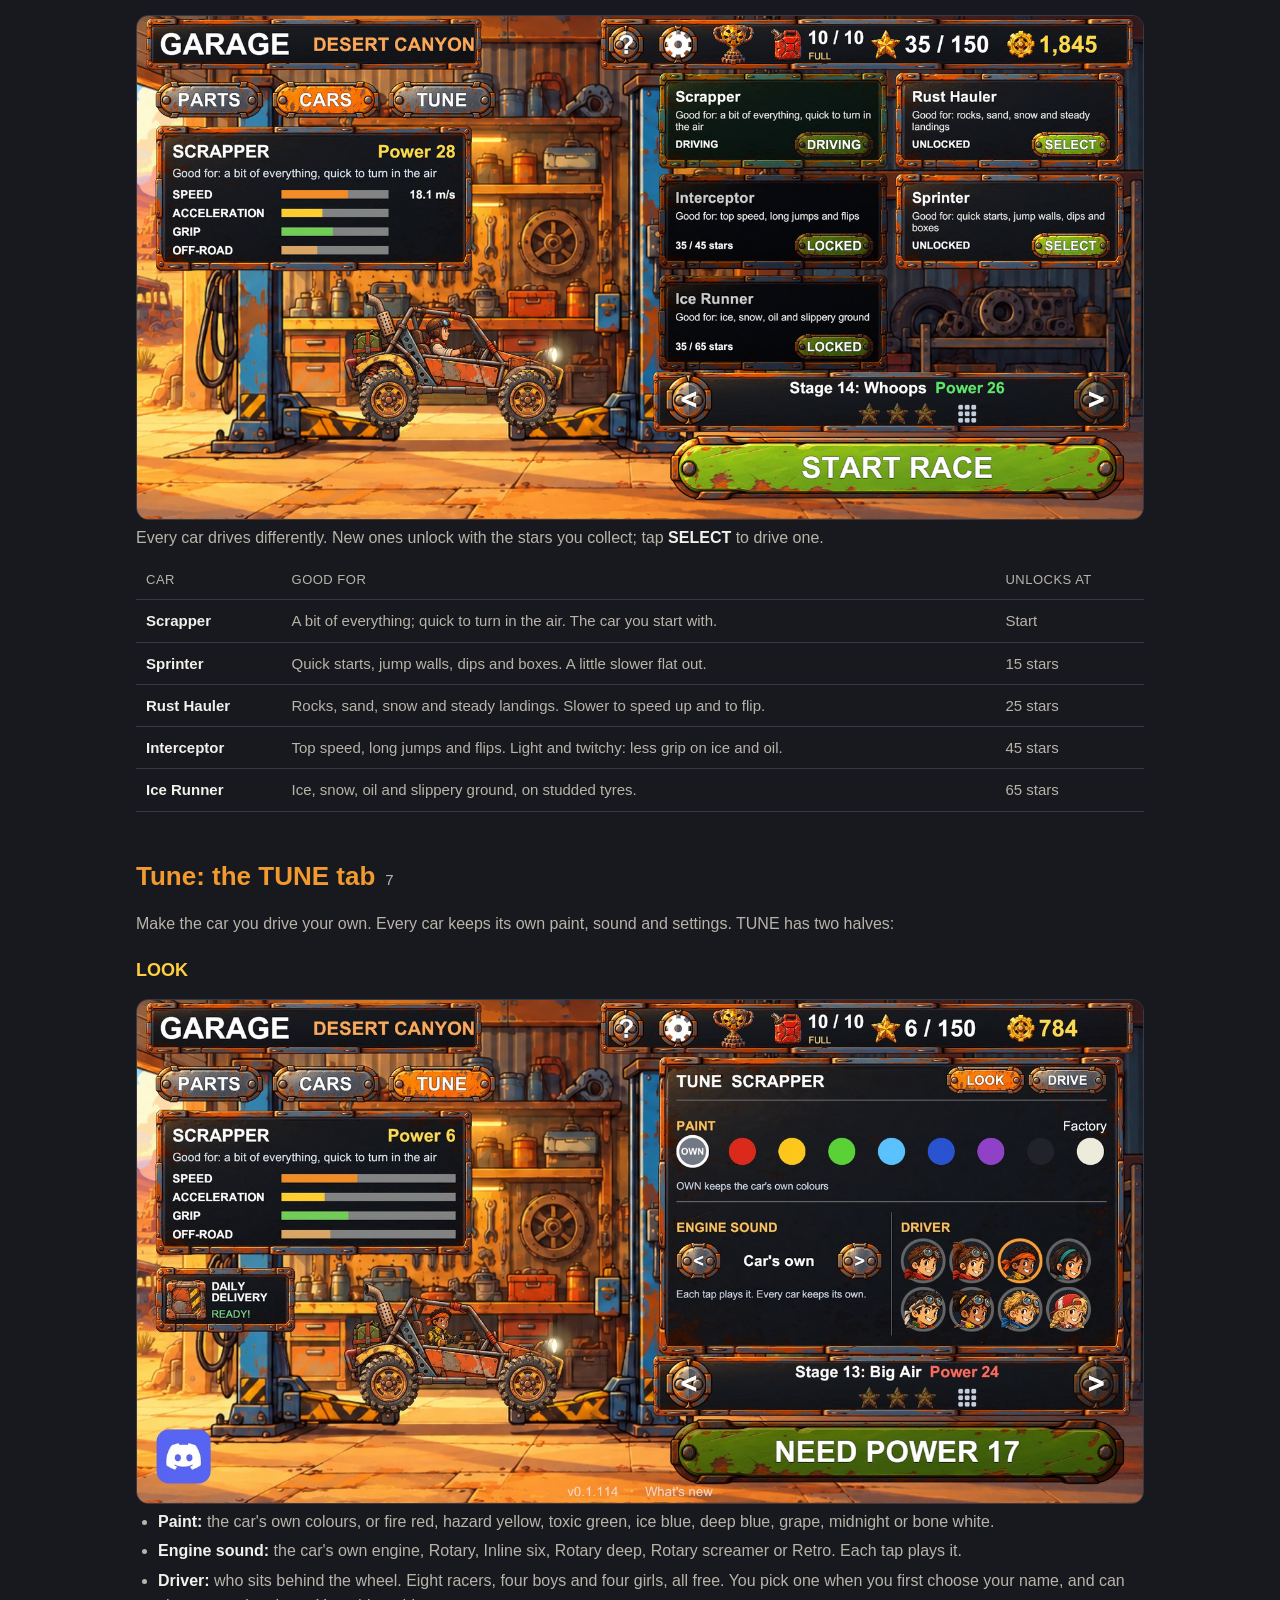
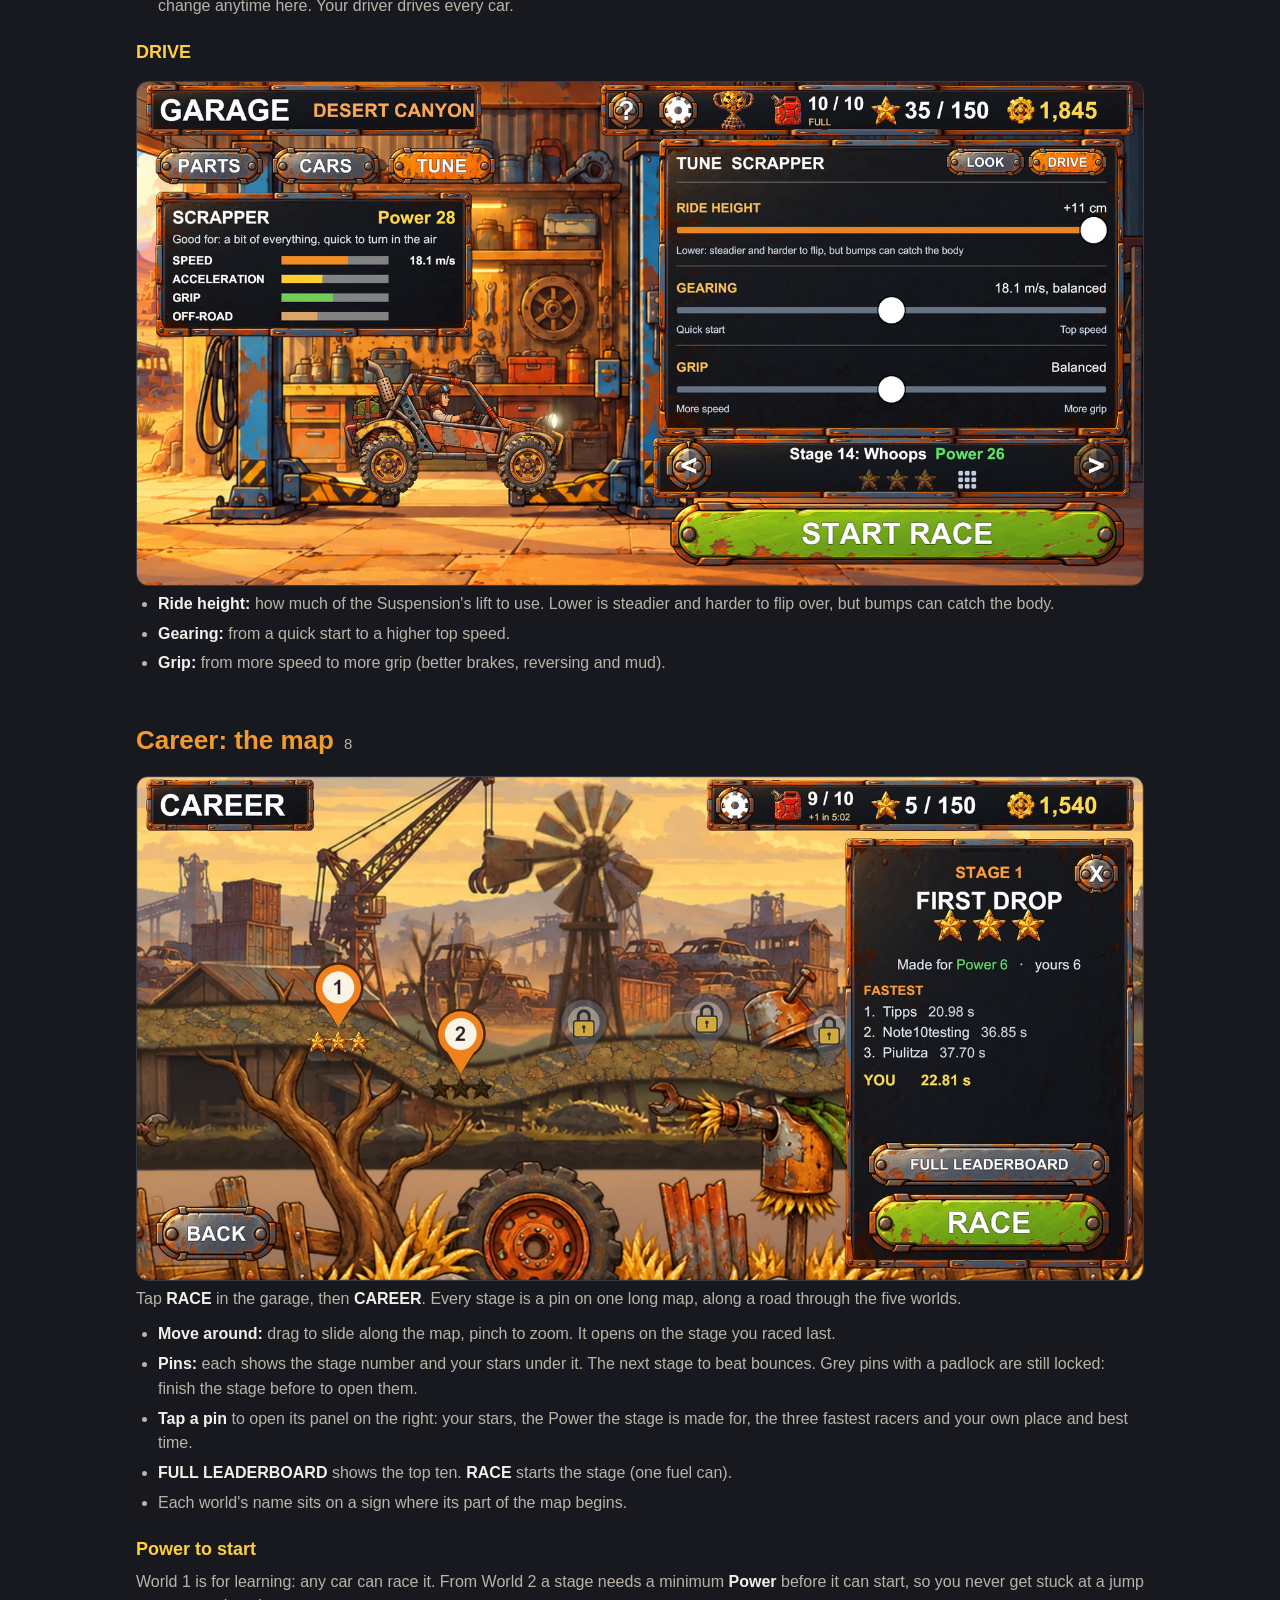
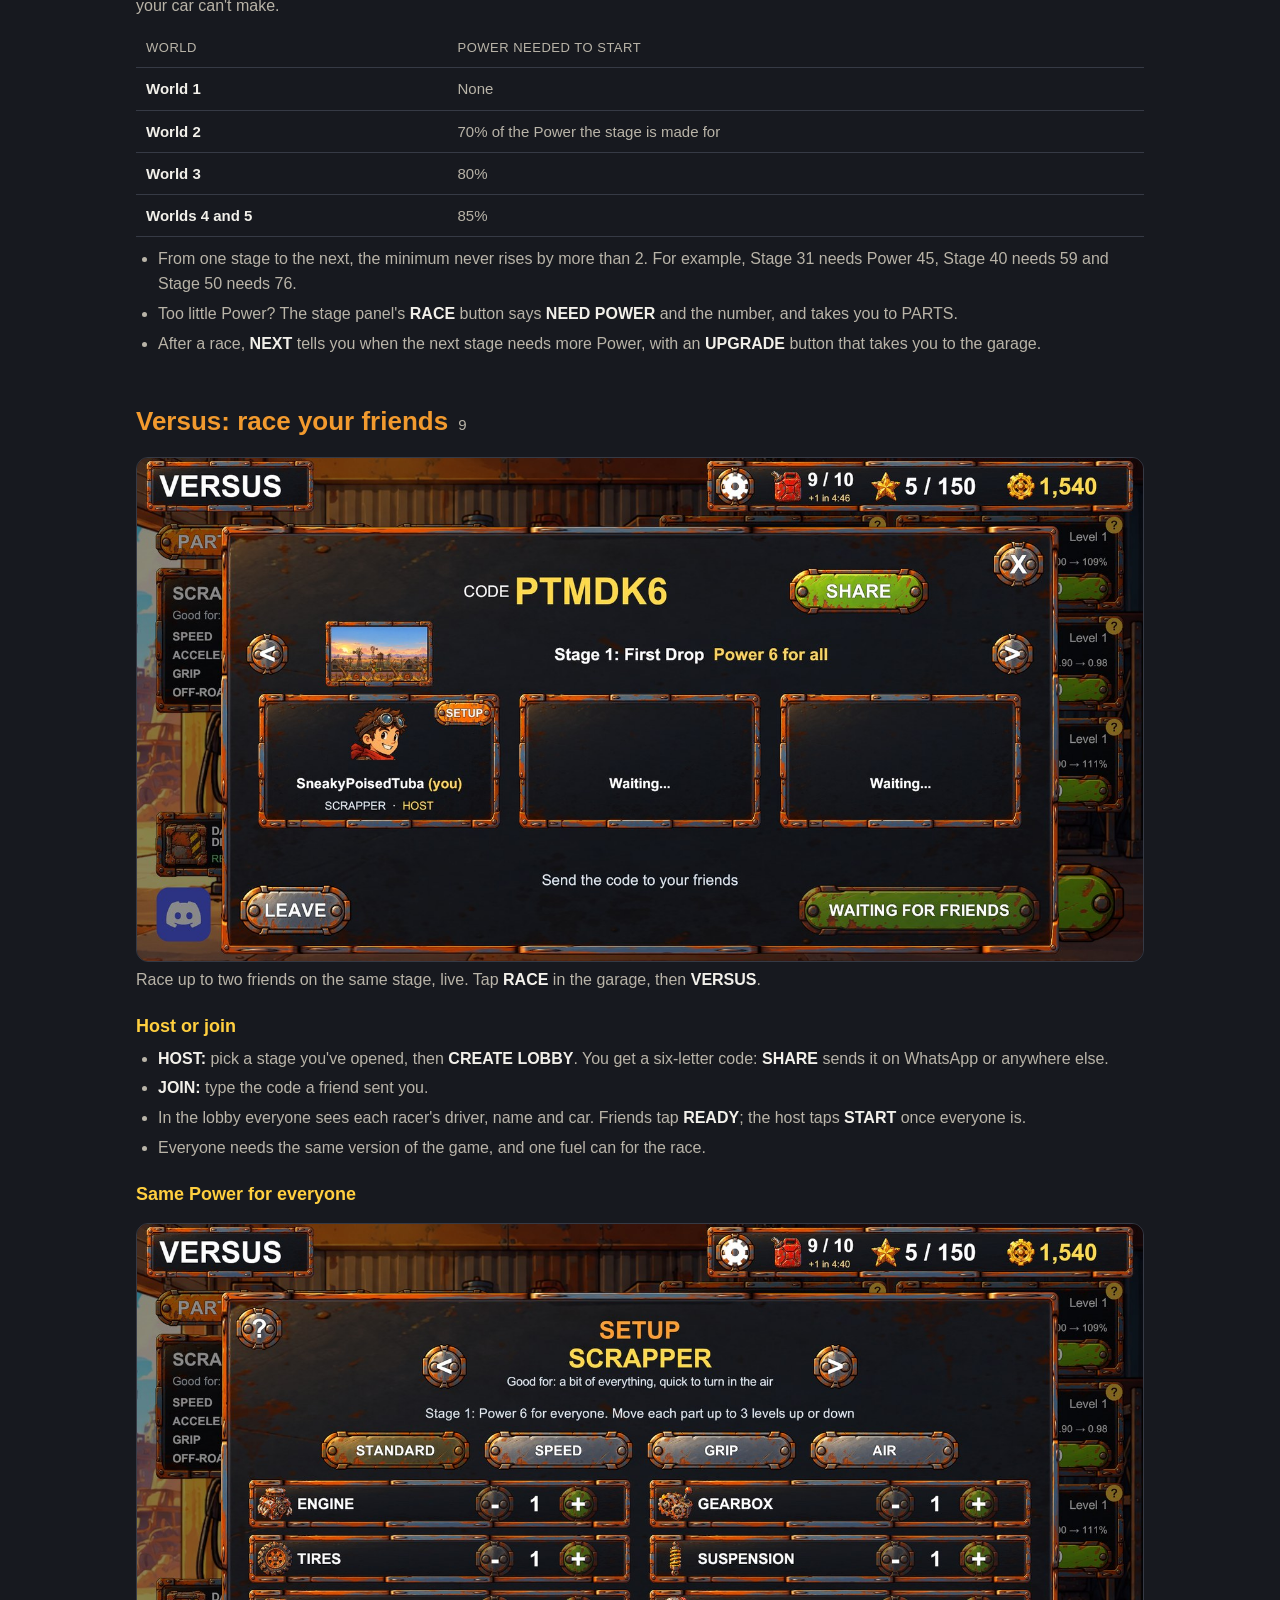
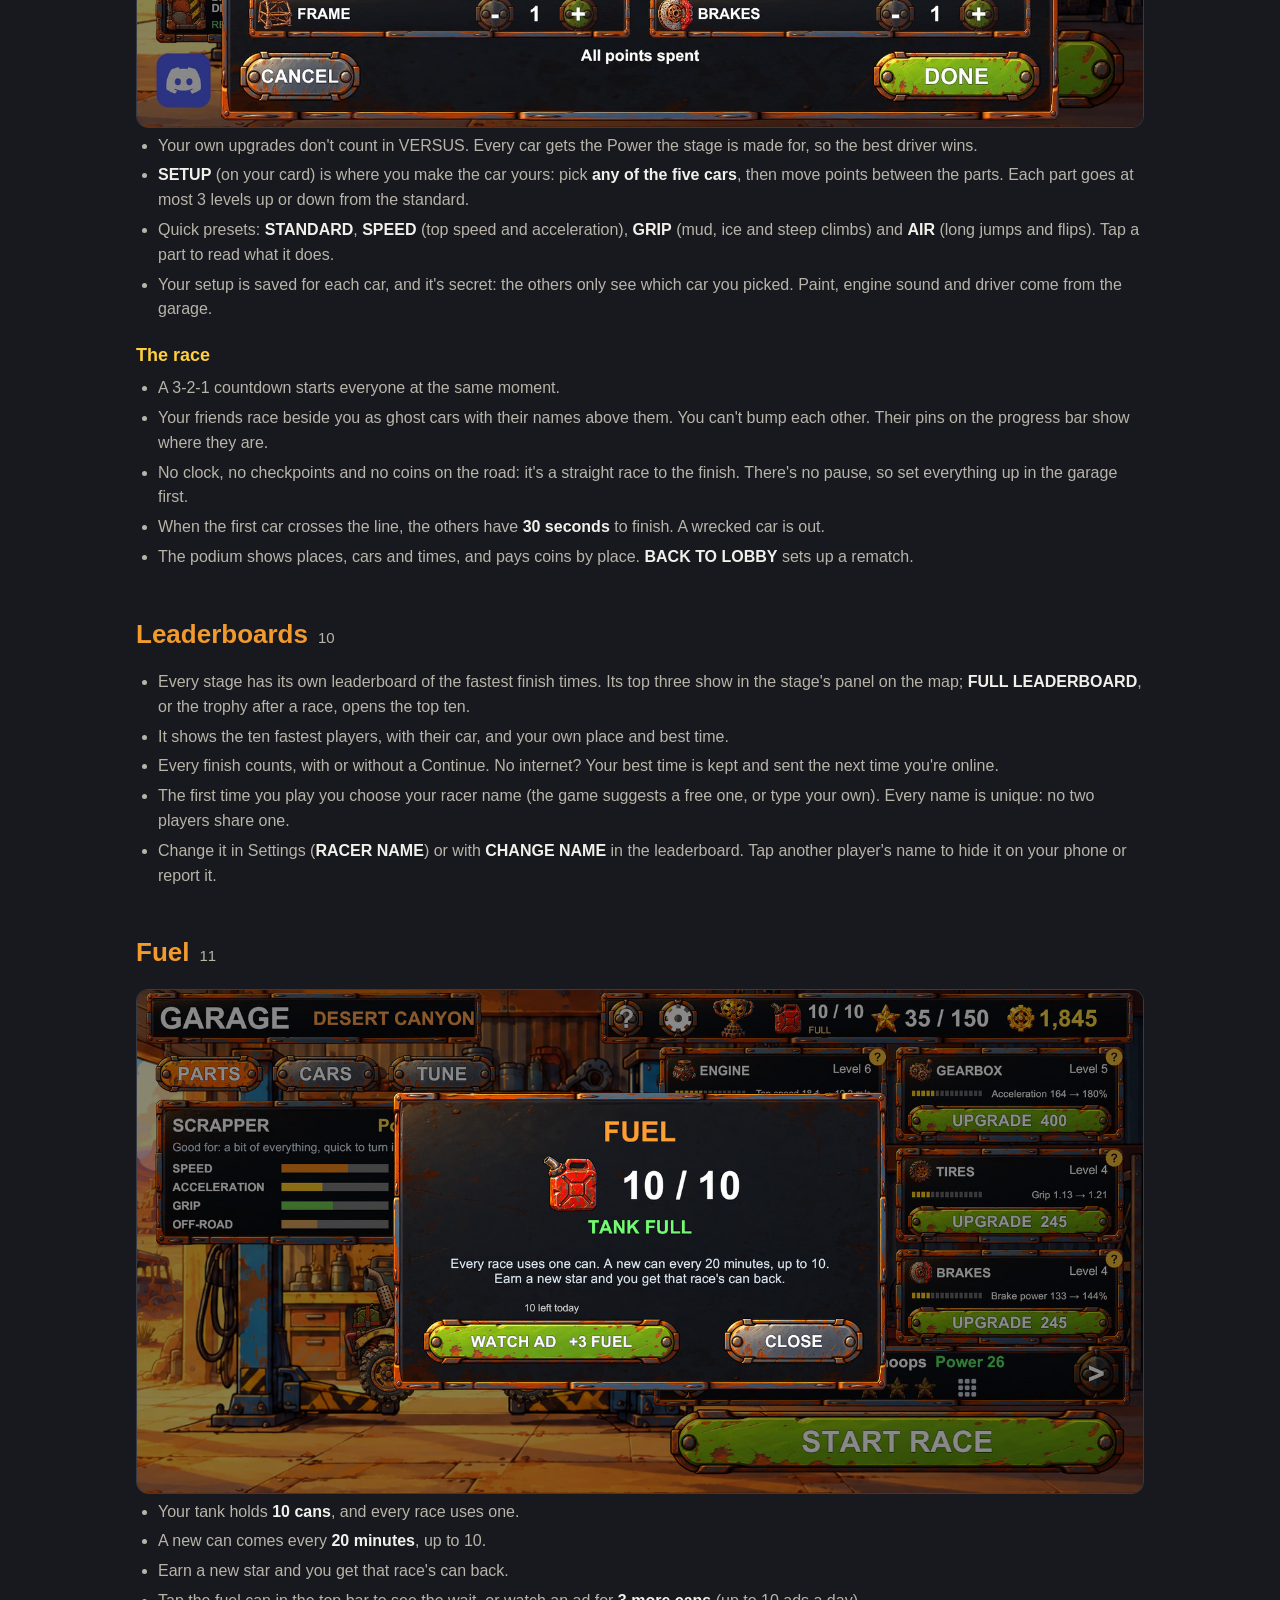
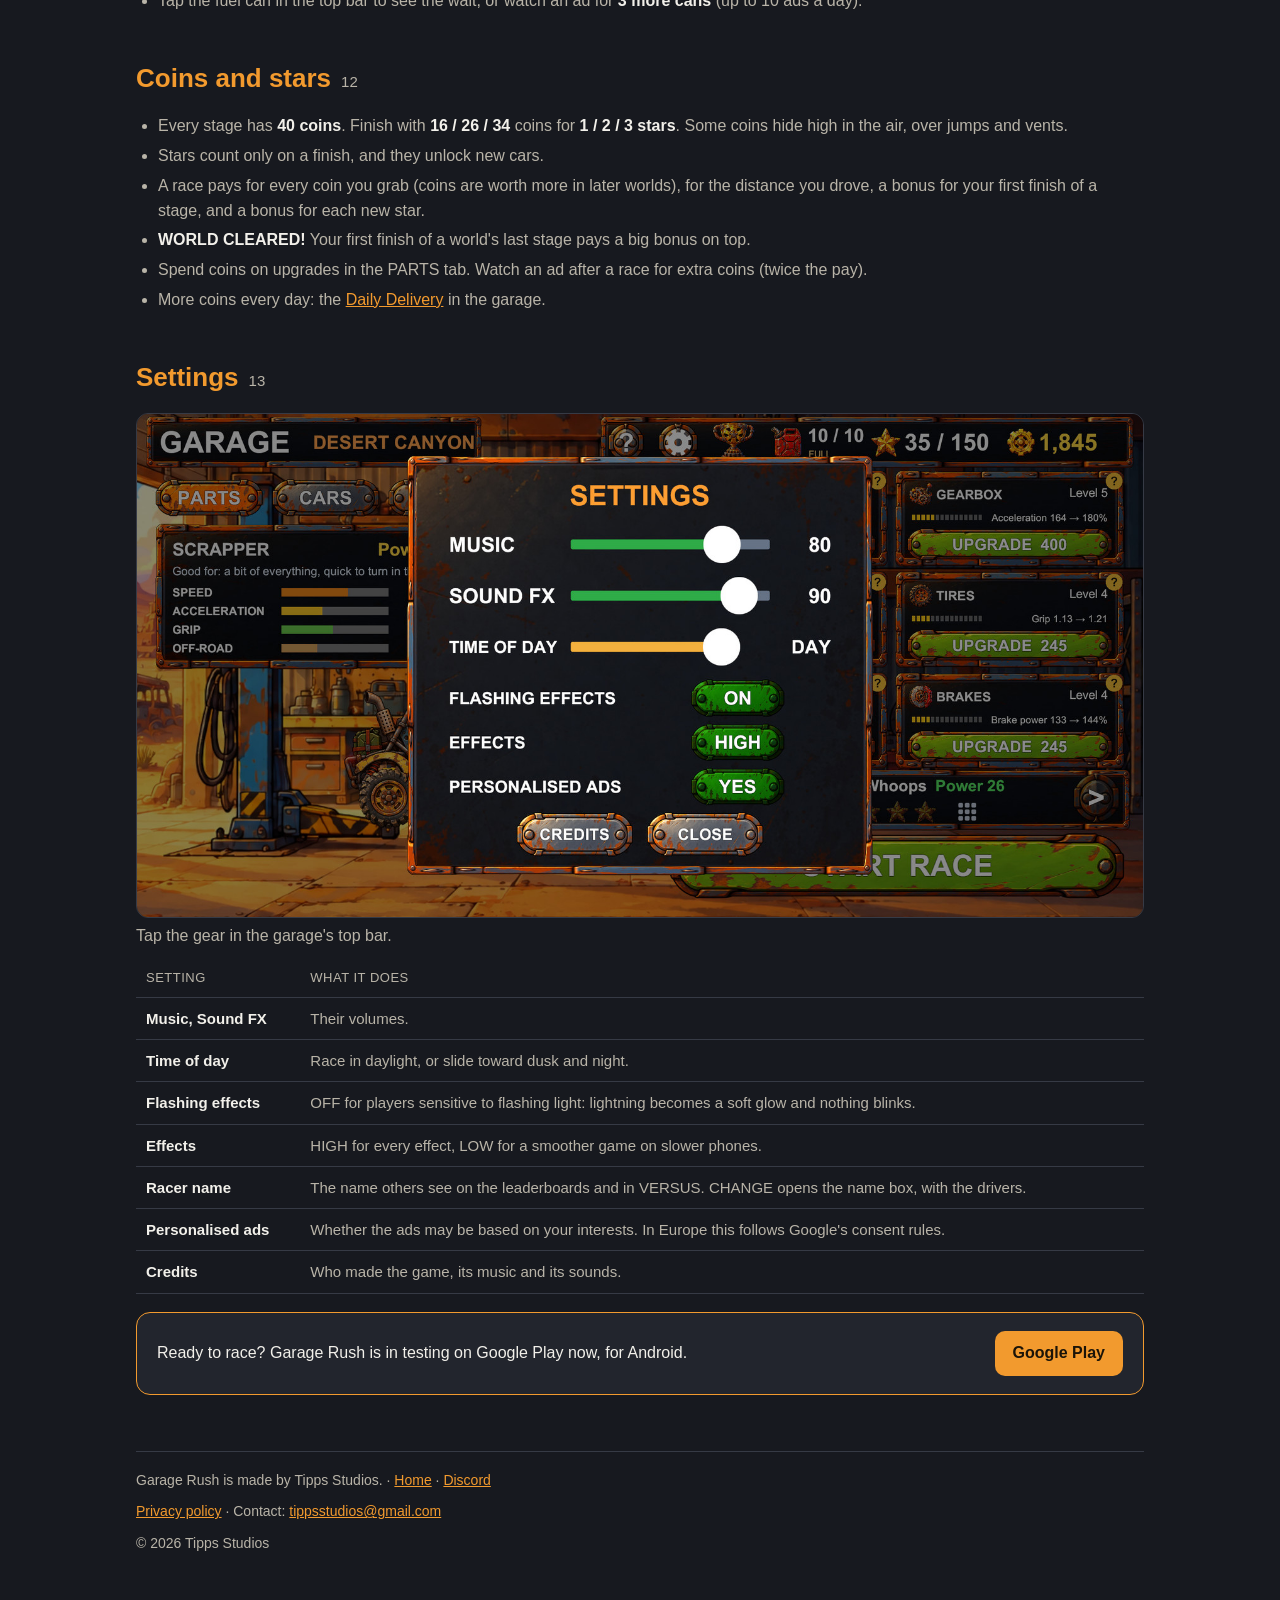
==== commit bf1b2089: "How to play + home: CAREER map, VERSUS (race friends, same Power, SETUP), RACE button, settings race" ====
--- a/guide.html
+++ b/guide.html
@@ -4,7 +4,7 @@
 <meta charset="utf-8">
 <meta name="viewport" content="width=device-width, initial-scale=1">
 <title>How to play Garage Rush · Tipps Studios</title>
-<meta name="description" content="How to play Garage Rush: the pedals, time and checkpoints, flips and wheelies, crash damage, coins and stars, upgrades, cars, drivers, tuning, stages and the Power they need, leaderboards, fuel, the Daily Delivery and settings.">
+<meta name="description" content="How to play Garage Rush: the pedals, time and checkpoints, flips and wheelies, crash damage, the CAREER map, VERSUS races with friends, coins and stars, upgrades, cars, drivers, tuning, stages and the Power they need, leaderboards, fuel, the Daily Delivery and settings.">
 <link rel="icon" href="img/icon_192.png">
 <link rel="stylesheet" href="style.css">
 </head>
@@ -29,7 +29,8 @@
     <li><a href="#upgrades">Upgrades</a></li>
     <li><a href="#cars">Cars</a></li>
     <li><a href="#tune">Tune</a></li>
-    <li><a href="#stages">Stages</a></li>
+    <li><a href="#stages">Career</a></li>
+    <li><a href="#versus">Versus</a></li>
     <li><a href="#leaderboards">Leaderboards</a></li>
     <li><a href="#fuel">Fuel</a></li>
     <li><a href="#coins">Coins and stars</a></li>
@@ -57,14 +58,14 @@
     </ul>
     <h3>The buttons at the top</h3>
     <ul>
-      <li><span class="key">?</span> pauses the race and shows the race guide with this stage's tips.</li>
+      <li><span class="key">?</span>, left of the clock: pauses the race and shows the race guide with this stage's tips.</li>
       <li><span class="key">II</span> pauses: carry on, restart the stage, or go back to the garage.</li>
       <li><span class="key">RESET</span>: stuck or upside down? It puts the car back a few metres.</li>
     </ul>
     <h3>Time's up</h3>
     <p>If the clock reaches zero you can watch an ad to <b>CONTINUE +15 s</b>, once per race. A finish after a Continue still counts for your stars and the leaderboard.</p>
     <h3>After the race</h3>
-    <p>The results show your stars and what the race paid, line by line. Watch an ad for <b>×2 COINS</b>, then race again with <b>RETRY</b>, go on with <b>NEXT</b>, or head back to the <b>GARAGE</b>.</p>
+    <p>The results show your stars and what the race paid, line by line. Watch an ad for <b>extra coins</b> (twice the pay), then race again with <b>RETRY</b>, go on with <b>NEXT</b>, or head back to the <b>GARAGE</b>.</p>
     <p>Ran out of time just short of a checkpoint or the finish, or got further than ever on that stage? Then <b>RETRY</b> is free: it uses no fuel.</p>
   </section>
 
@@ -89,8 +90,8 @@
     <table class="table">
       <thead><tr><th>Hazard</th><th>How to beat it</th></tr></thead>
       <tbody>
-        <tr><td>Crushers</td><td>Go while it's up. The sign's lamp turns green when you'll make it. A squash costs time.</td></tr>
-        <tr><td>Wrecking balls</td><td>Pass while the ball is high. Green lamp: go. A hit costs time and dents the car.</td></tr>
+        <tr><td>Crushers</td><td>Go while it's up: the lamps on its post light up one by one while the press is raised. A squash costs time.</td></tr>
+        <tr><td>Wrecking balls</td><td>Pass while the ball swings high, away from the road. A hit costs time and dents the car.</td></tr>
         <tr><td>Bottomless pits</td><td>Hit the ramp fast. Fall in and you go back a bit, with a dent.</td></tr>
         <tr><td>Crate walls</td><td>They need a run-up: back up along the yellow dashes.</td></tr>
         <tr><td>Wooden boxes, barriers</td><td>Smash through them fast. Too slow and they stop you.</td></tr>
@@ -111,13 +112,13 @@
     <figure class="shot"><img src="img/guide_garage.jpg" width="1600" height="800" loading="lazy" alt="The garage: the car on its lift, the car panel and the Daily Delivery on the left, the Discord button bottom left, six part cards on the right, the stage picker and the START RACE button, here saying NEED POWER 17"></figure>
     <p>Between races you're in the garage. Tap the <span class="key">?</span> at the top any time to see what every part of the screen does.</p>
     <ul>
-      <li><b>Top left:</b> the world you're racing in. Tap it to open the STAGES window.</li>
-      <li><b>Top bar:</b> the guide <span class="key">?</span>, settings (gear), leaderboard (trophy), fuel, your stars and your coins.</li>
+      <li><b>Top left:</b> the world you're racing in. Tap it to open the CAREER map.</li>
+      <li><b>Top bar:</b> the guide <span class="key">?</span>, settings (gear), fuel, your stars and your coins.</li>
       <li><b>PARTS, CARS, TUNE:</b> the three tabs, explained below.</li>
       <li><b>Car panel:</b> the car you drive, its <b>Power</b> (all its part levels added up) and what it's good at.</li>
-      <li><b>Daily Delivery</b>, under the car panel: a free crate of coins every day (see below).</li>
+      <li><b>Daily Delivery</b>, bottom left above the Discord button: a free crate of coins every day (see below).</li>
       <li><b>Discord</b>, bottom left: opens the Garage Rush Discord server, in the Discord app if you have it.</li>
-      <li><b>Bottom right:</b> the stage picker and <b>START RACE</b>.</li>
+      <li><b>Bottom right:</b> the big <b>RACE</b> button: choose <b>CAREER</b> (every stage on the map) or <b>VERSUS</b> (race your friends).</li>
       <li><b>Bottom:</b> the version and <b>What's new</b>, the notes for each update (with an UPDATE button when a newer version is on Google Play).</li>
     </ul>
     <h3 id="delivery">Daily Delivery</h3>
@@ -184,14 +185,15 @@
   </section>
 
   <section id="stages">
-    <h2>Stages and the STAGES window <span class="num">8</span></h2>
-    <figure class="shot"><img src="img/guide_stages.jpg" width="1600" height="800" loading="lazy" alt="The STAGES window: ten world buttons along the top and the world's ten stages as tiles"></figure>
-    <ul>
-      <li>Finish a stage to open the next one. Each world's stages get harder as you go.</li>
-      <li>Step through them with the <span class="key">&lt;</span> <span class="key">&gt;</span> arrows on the stage picker.</li>
-      <li>Or tap the <b>stage name</b>, the <b>grid icon</b> beside its stars, or the <b>world name</b> at the top left to open <b>STAGES</b>: every world along the top, and the world's stages as tiles over their own skies.</li>
-      <li>Each tile shows your stars, the Power the stage is made for, your place on its leaderboard and your best time. A locked tile says which stage opens it. Tap a tile to pick that stage.</li>
-      <li>Worlds still to come show as COMING SOON.</li>
+    <h2>Career: the map <span class="num">8</span></h2>
+    <figure class="shot"><img src="img/guide_career.jpg" width="1600" height="800" loading="lazy" alt="The CAREER map: the road through the worlds with a pin for each stage, and the stage panel on the right with stars, the fastest racers and RACE"></figure>
+    <p>Tap <b>RACE</b> in the garage, then <b>CAREER</b>. Every stage is a pin on one long map, along a road through the five worlds.</p>
+    <ul>
+      <li><b>Move around:</b> drag to slide along the map, pinch to zoom. It opens on the stage you raced last.</li>
+      <li><b>Pins:</b> each shows the stage number and your stars under it. The next stage to beat bounces. Grey pins with a padlock are still locked: finish the stage before to open them.</li>
+      <li><b>Tap a pin</b> to open its panel on the right: your stars, the Power the stage is made for, the three fastest racers and your own place and best time.</li>
+      <li><b>FULL LEADERBOARD</b> shows the top ten. <b>RACE</b> starts the stage (one fuel can).</li>
+      <li>Each world's name sits on a sign where its part of the map begins.</li>
     </ul>
     <h3 id="power">Power to start</h3>
     <p>World 1 is for learning: any car can race it. From World 2 a stage needs a minimum <b>Power</b> before it can start, so you never get stuck at a jump your car can't make.</p>
@@ -206,24 +208,53 @@
     </table>
     <ul>
       <li>From one stage to the next, the minimum never rises by more than 2. For example, Stage 31 needs Power 45, Stage 40 needs 59 and Stage 50 needs 76.</li>
-      <li>Too little Power? <b>START RACE</b> says <b>NEED POWER</b> and the number, and takes you to PARTS. The stage's tile in STAGES says <b>Needs Power</b> in red.</li>
+      <li>Too little Power? The stage panel's <b>RACE</b> button says <b>NEED POWER</b> and the number, and takes you to PARTS.</li>
       <li>After a race, <b>NEXT</b> tells you when the next stage needs more Power, with an <b>UPGRADE</b> button that takes you to the garage.</li>
     </ul>
   </section>
 
+  <section id="versus">
+    <h2>Versus: race your friends <span class="num">9</span></h2>
+    <figure class="shot"><img src="img/guide_versus.jpg" width="1600" height="800" loading="lazy" alt="The VERSUS lobby: the join code with SHARE, the stage, and a card for each racer with their driver, name, car and READY"></figure>
+    <p>Race up to two friends on the same stage, live. Tap <b>RACE</b> in the garage, then <b>VERSUS</b>.</p>
+    <h3>Host or join</h3>
+    <ul>
+      <li><b>HOST:</b> pick a stage you've opened, then <b>CREATE LOBBY</b>. You get a six-letter code: <b>SHARE</b> sends it on WhatsApp or anywhere else.</li>
+      <li><b>JOIN:</b> type the code a friend sent you.</li>
+      <li>In the lobby everyone sees each racer's driver, name and car. Friends tap <b>READY</b>; the host taps <b>START</b> once everyone is.</li>
+      <li>Everyone needs the same version of the game, and one fuel can for the race.</li>
+    </ul>
+    <h3>Same Power for everyone</h3>
+    <figure class="shot"><img src="img/guide_setup.jpg" width="1600" height="800" loading="lazy" alt="VERSUS SETUP: the car picker, the STANDARD, SPEED, GRIP and AIR presets, and each part with minus and plus buttons"></figure>
+    <ul>
+      <li>Your own upgrades don't count in VERSUS. Every car gets the Power the stage is made for, so the best driver wins.</li>
+      <li><b>SETUP</b> (on your card) is where you make the car yours: pick <b>any of the five cars</b>, then move points between the parts. Each part goes at most 3 levels up or down from the standard.</li>
+      <li>Quick presets: <b>STANDARD</b>, <b>SPEED</b> (top speed and acceleration), <b>GRIP</b> (mud, ice and steep climbs) and <b>AIR</b> (long jumps and flips). Tap a part to read what it does.</li>
+      <li>Your setup is saved for each car, and it's secret: the others only see which car you picked. Paint, engine sound and driver come from the garage.</li>
+    </ul>
+    <h3>The race</h3>
+    <ul>
+      <li>A 3-2-1 countdown starts everyone at the same moment.</li>
+      <li>Your friends race beside you as ghost cars with their names above them. You can't bump each other. Their pins on the progress bar show where they are.</li>
+      <li>No clock, no checkpoints and no coins on the road: it's a straight race to the finish. There's no pause, so set everything up in the garage first.</li>
+      <li>When the first car crosses the line, the others have <b>30 seconds</b> to finish. A wrecked car is out.</li>
+      <li>The podium shows places, cars and times, and pays coins by place. <b>BACK TO LOBBY</b> sets up a rematch.</li>
+    </ul>
+  </section>
+
   <section id="leaderboards">
-    <h2>Leaderboards <span class="num">9</span></h2>
-    <ul>
-      <li>Every stage has its own leaderboard of the fastest finish times. Open it with the <b>trophy</b> in the garage's top bar, or from the results after a race.</li>
+    <h2>Leaderboards <span class="num">10</span></h2>
+    <ul>
+      <li>Every stage has its own leaderboard of the fastest finish times. Its top three show in the stage's panel on the map; <b>FULL LEADERBOARD</b>, or the trophy after a race, opens the top ten.</li>
       <li>It shows the ten fastest players, with their car, and your own place and best time.</li>
       <li>Every finish counts, with or without a Continue. No internet? Your best time is kept and sent the next time you're online.</li>
       <li>The first time you play you choose your racer name (the game suggests a free one, or type your own). Every name is unique: no two players share one.</li>
-      <li><b>CHANGE NAME</b> sets a new name. Tap another player's name to hide it on your phone or report it.</li>
+      <li>Change it in Settings (<b>RACER NAME</b>) or with <b>CHANGE NAME</b> in the leaderboard. Tap another player's name to hide it on your phone or report it.</li>
     </ul>
   </section>
 
   <section id="fuel">
-    <h2>Fuel <span class="num">10</span></h2>
+    <h2>Fuel <span class="num">11</span></h2>
     <figure class="shot"><img src="img/guide_fuel.jpg" width="1600" height="800" loading="lazy" alt="The FUEL window: 10 of 10 cans, tank full, and a button to watch an ad for 3 more"></figure>
     <ul>
       <li>Your tank holds <b>10 cans</b>, and every race uses one.</li>
@@ -234,19 +265,19 @@
   </section>
 
   <section id="coins">
-    <h2>Coins and stars <span class="num">11</span></h2>
+    <h2>Coins and stars <span class="num">12</span></h2>
     <ul>
       <li>Every stage has <b>40 coins</b>. Finish with <b>16 / 26 / 34</b> coins for <b>1 / 2 / 3 stars</b>. Some coins hide high in the air, over jumps and vents.</li>
       <li>Stars count only on a finish, and they unlock new cars.</li>
       <li>A race pays for every coin you grab (coins are worth more in later worlds), for the distance you drove, a bonus for your first finish of a stage, and a bonus for each new star.</li>
       <li><b>WORLD CLEARED!</b> Your first finish of a world's last stage pays a big bonus on top.</li>
-      <li>Spend coins on upgrades in the PARTS tab. Watch an ad after a race for ×2 coins.</li>
+      <li>Spend coins on upgrades in the PARTS tab. Watch an ad after a race for extra coins (twice the pay).</li>
       <li>More coins every day: the <a href="#delivery">Daily Delivery</a> in the garage.</li>
     </ul>
   </section>
 
   <section id="settings">
-    <h2>Settings <span class="num">12</span></h2>
+    <h2>Settings <span class="num">13</span></h2>
     <figure class="shot"><img src="img/guide_settings.jpg" width="1600" height="800" loading="lazy" alt="The SETTINGS window: music, sound effects, time of day, flashing effects, effects, personalised ads and credits"></figure>
     <p>Tap the gear in the garage's top bar.</p>
     <table class="table">
@@ -256,6 +287,7 @@
         <tr><td>Time of day</td><td>Race in daylight, or slide toward dusk and night.</td></tr>
         <tr><td>Flashing effects</td><td>OFF for players sensitive to flashing light: lightning becomes a soft glow and nothing blinks.</td></tr>
         <tr><td>Effects</td><td>HIGH for every effect, LOW for a smoother game on slower phones.</td></tr>
+        <tr><td>Racer name</td><td>The name others see on the leaderboards and in VERSUS. CHANGE opens the name box, with the drivers.</td></tr>
         <tr><td>Personalised ads</td><td>Whether the ads may be based on your interests. In Europe this follows Google's consent rules.</td></tr>
         <tr><td>Credits</td><td>Who made the game, its music and its sounds.</td></tr>
       </tbody>
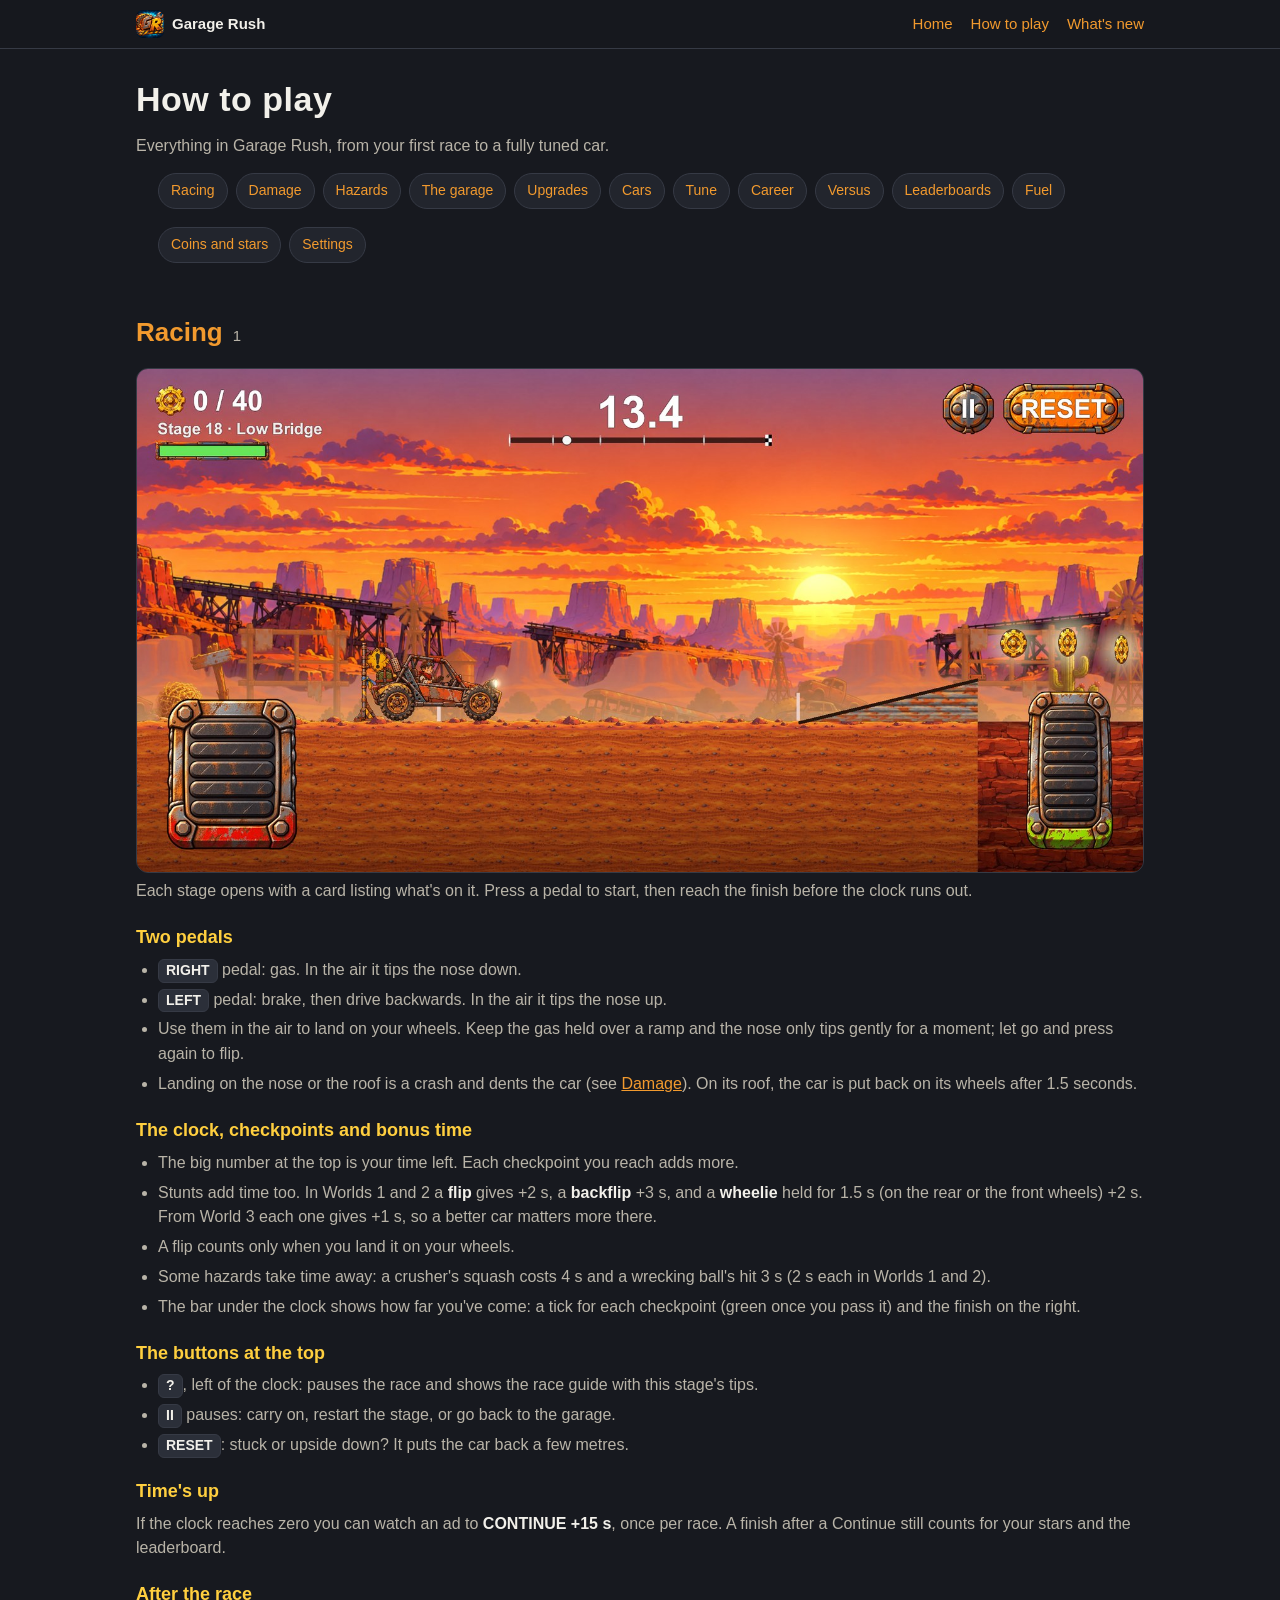
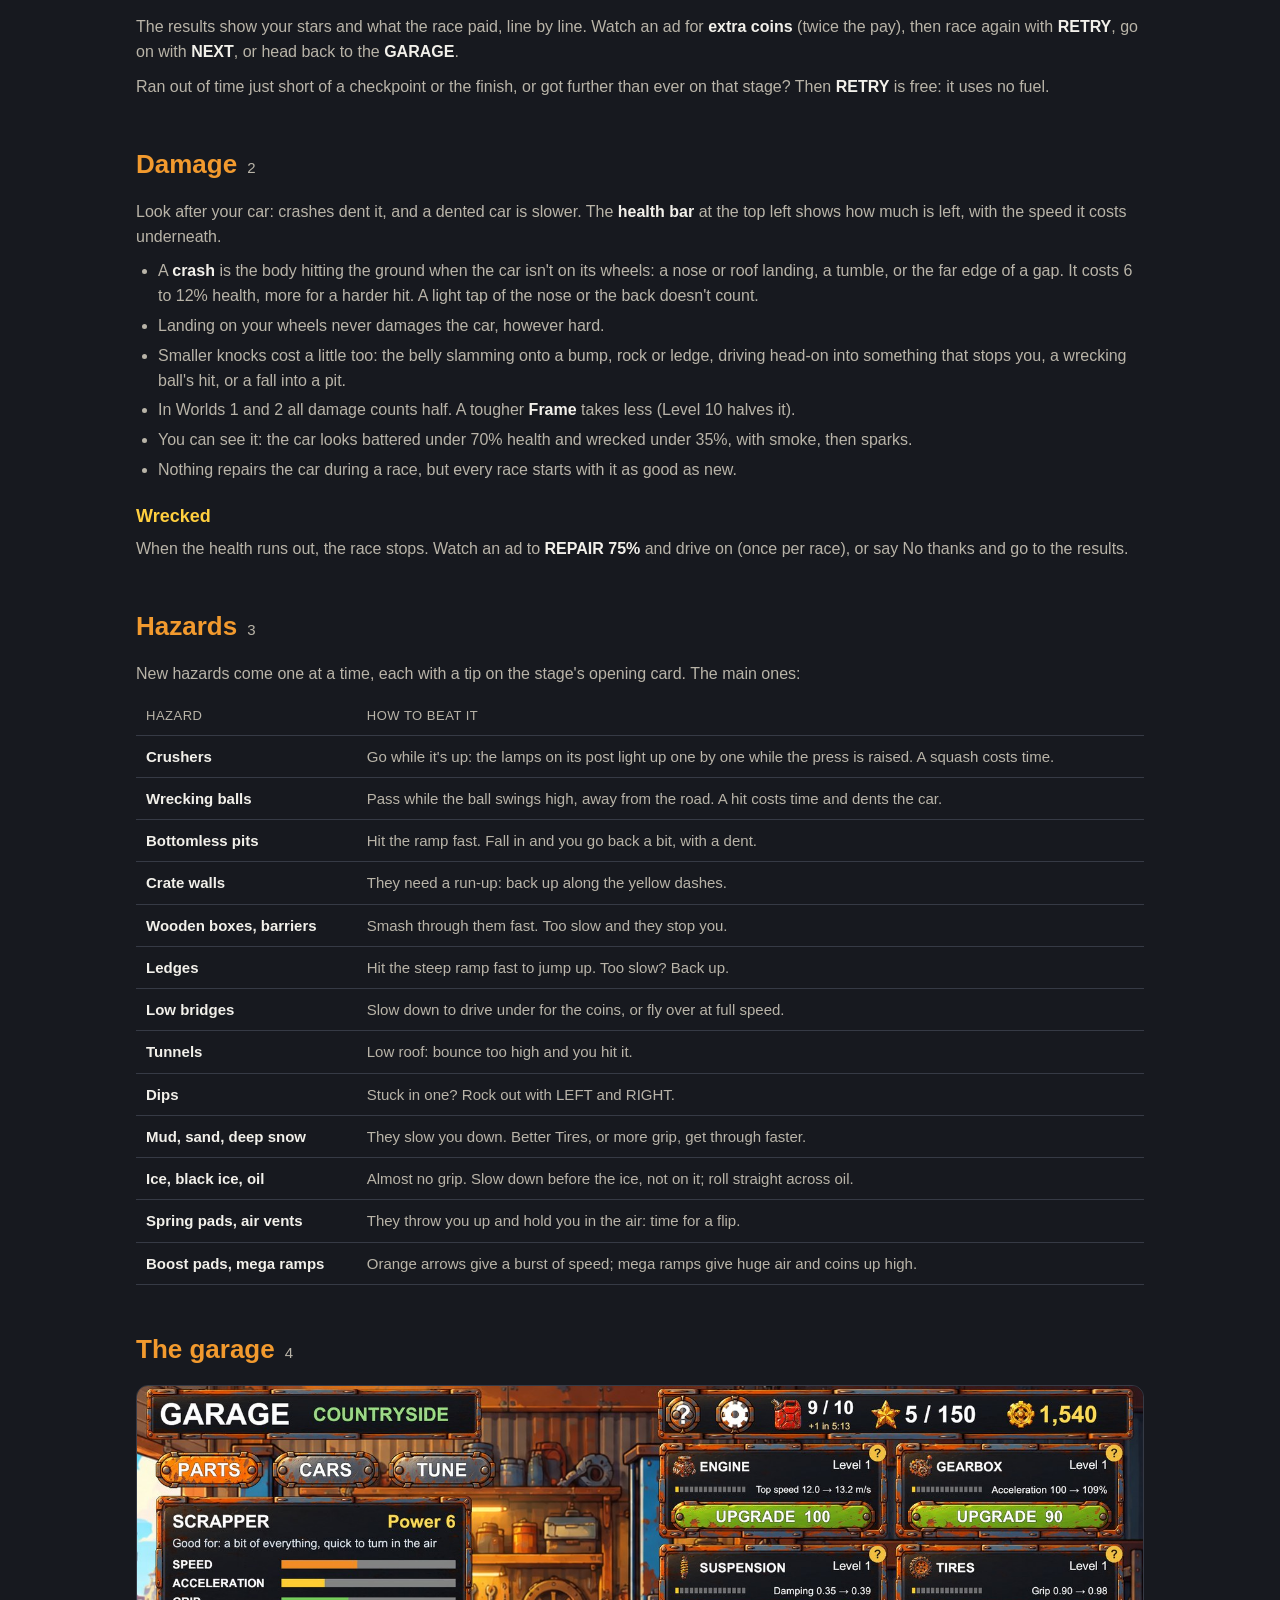
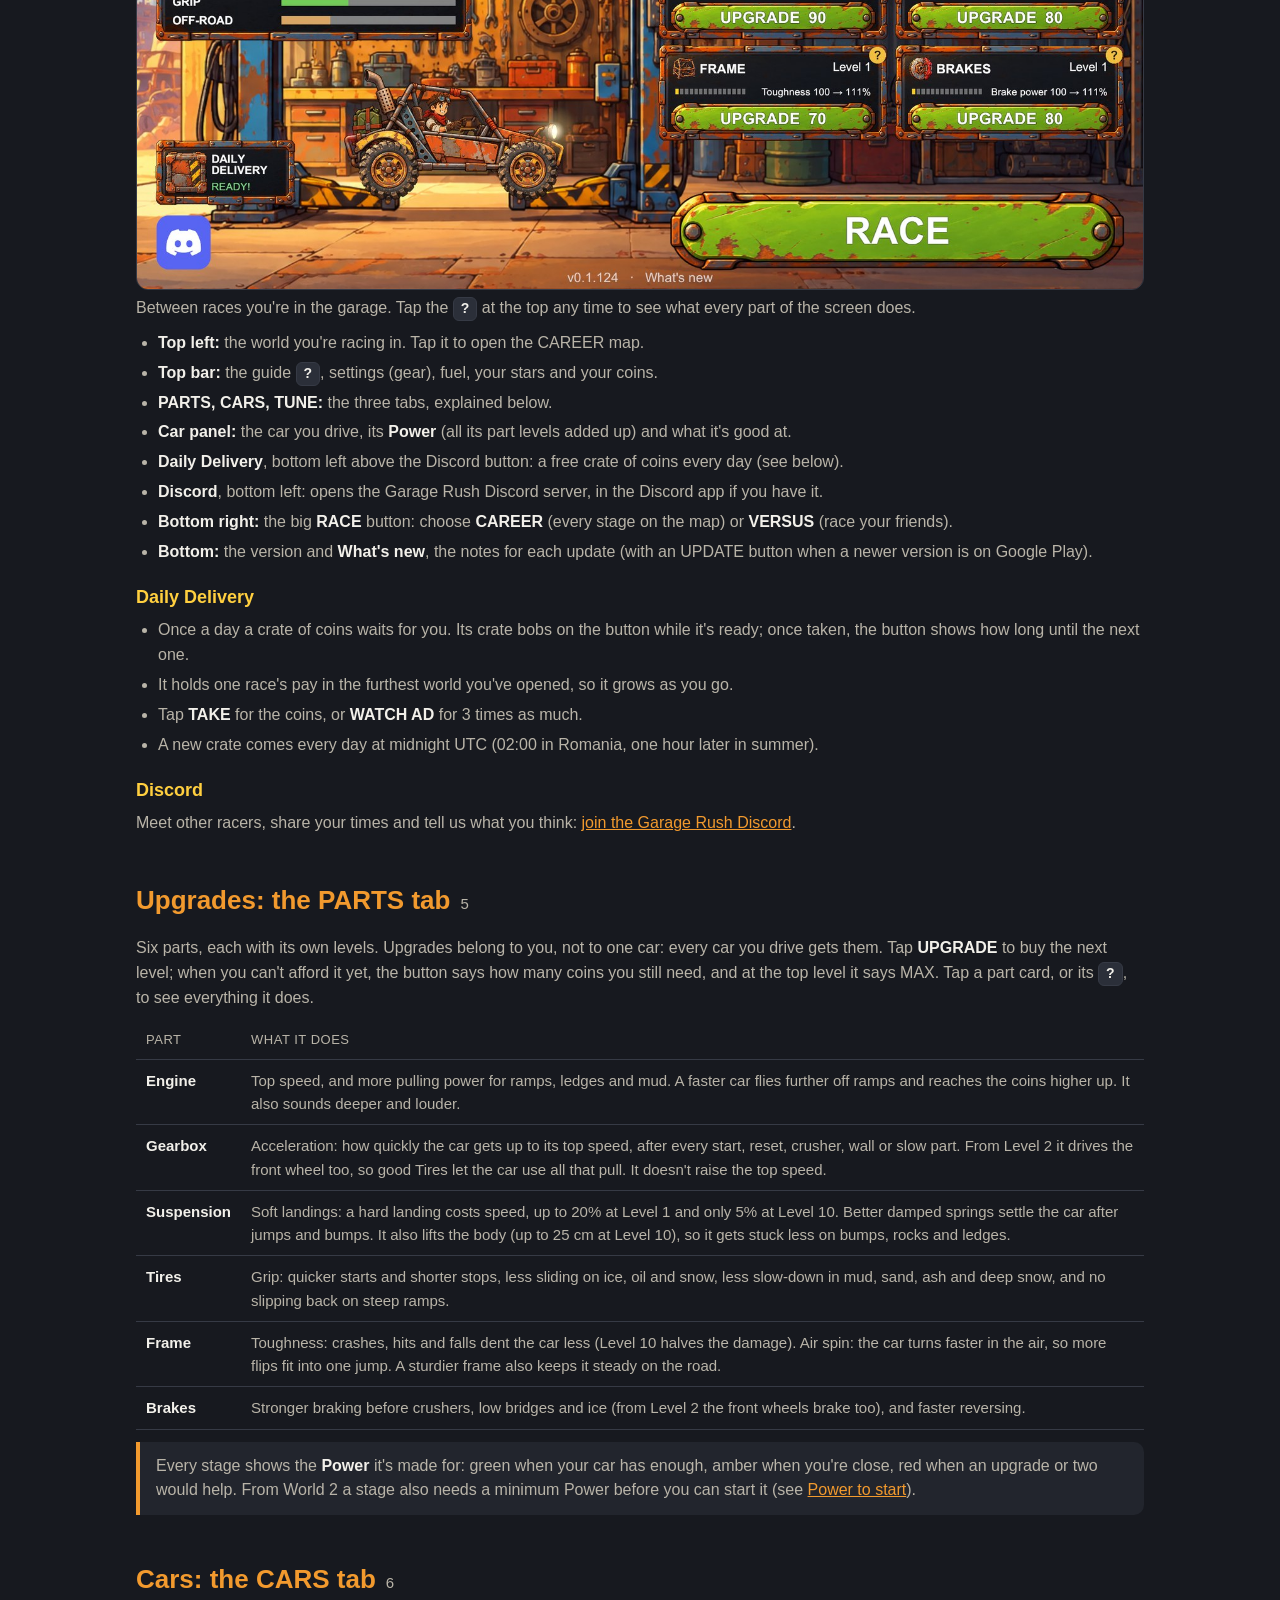
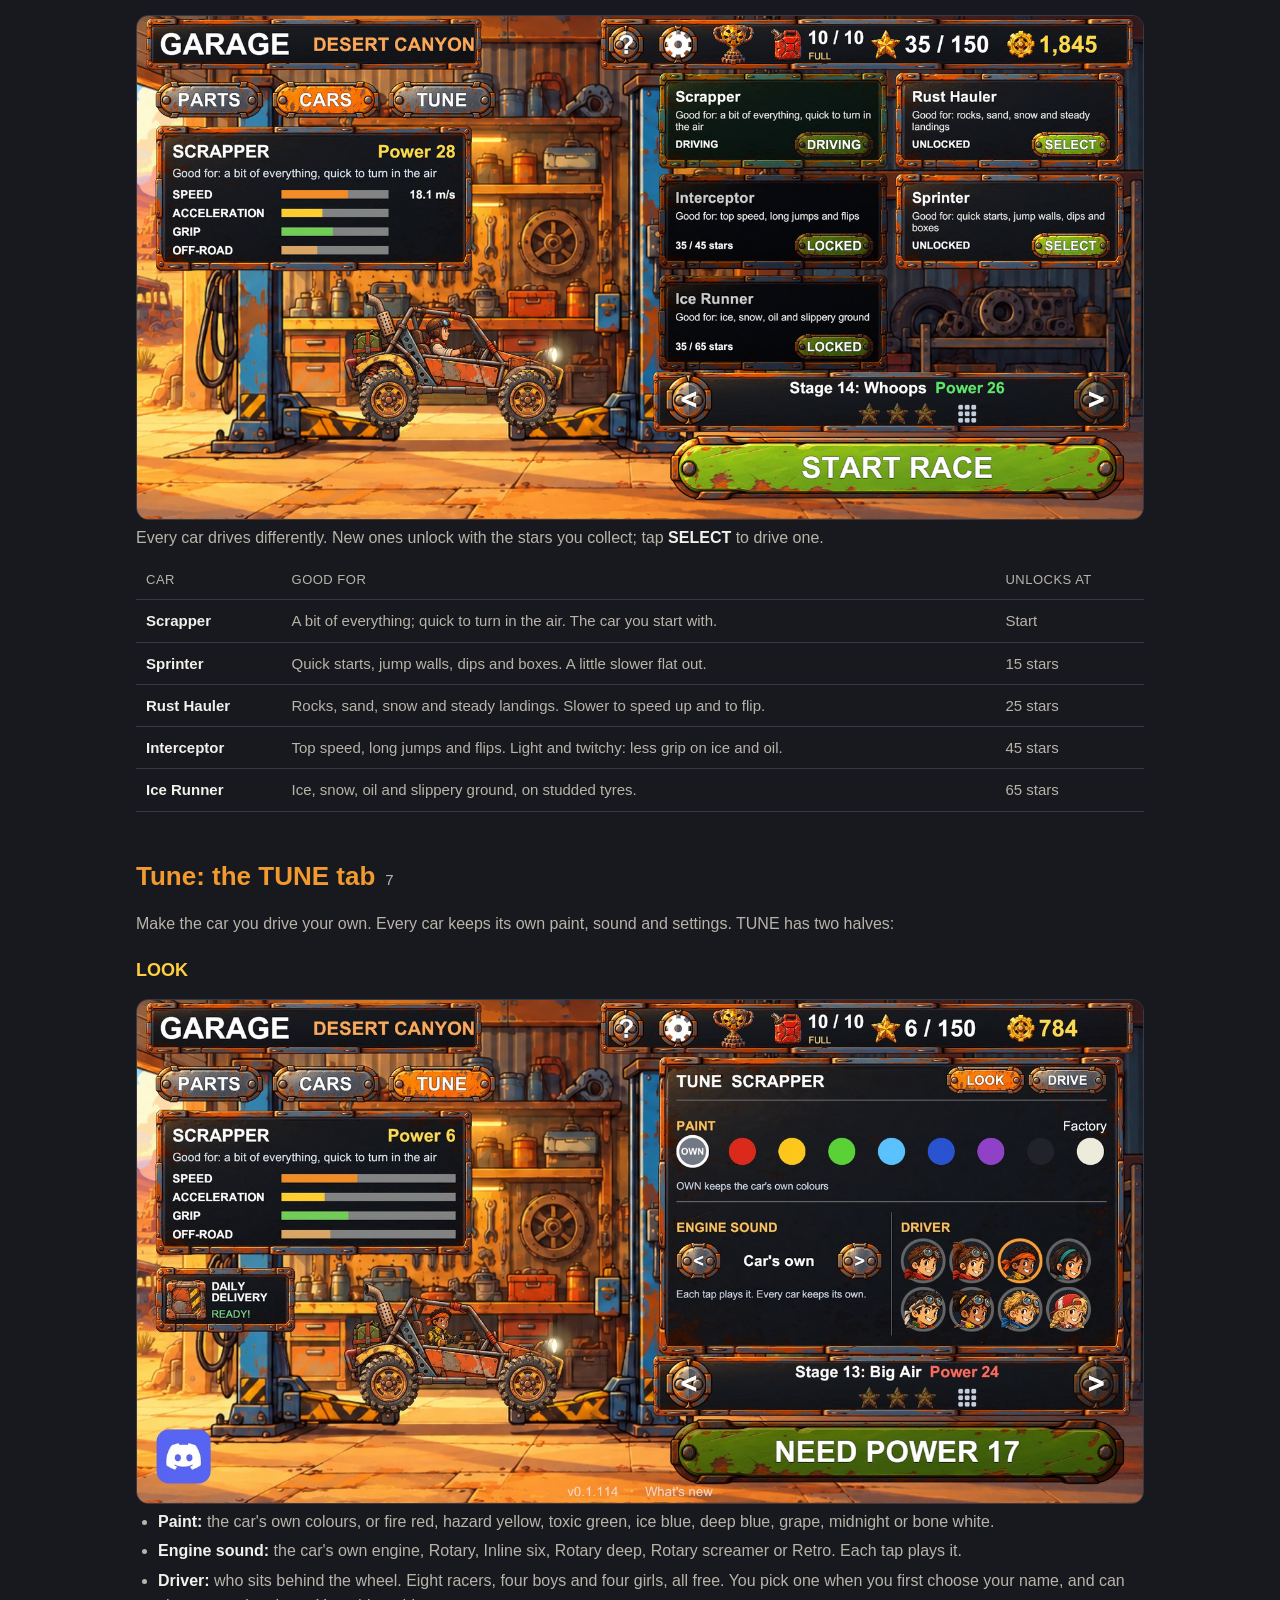
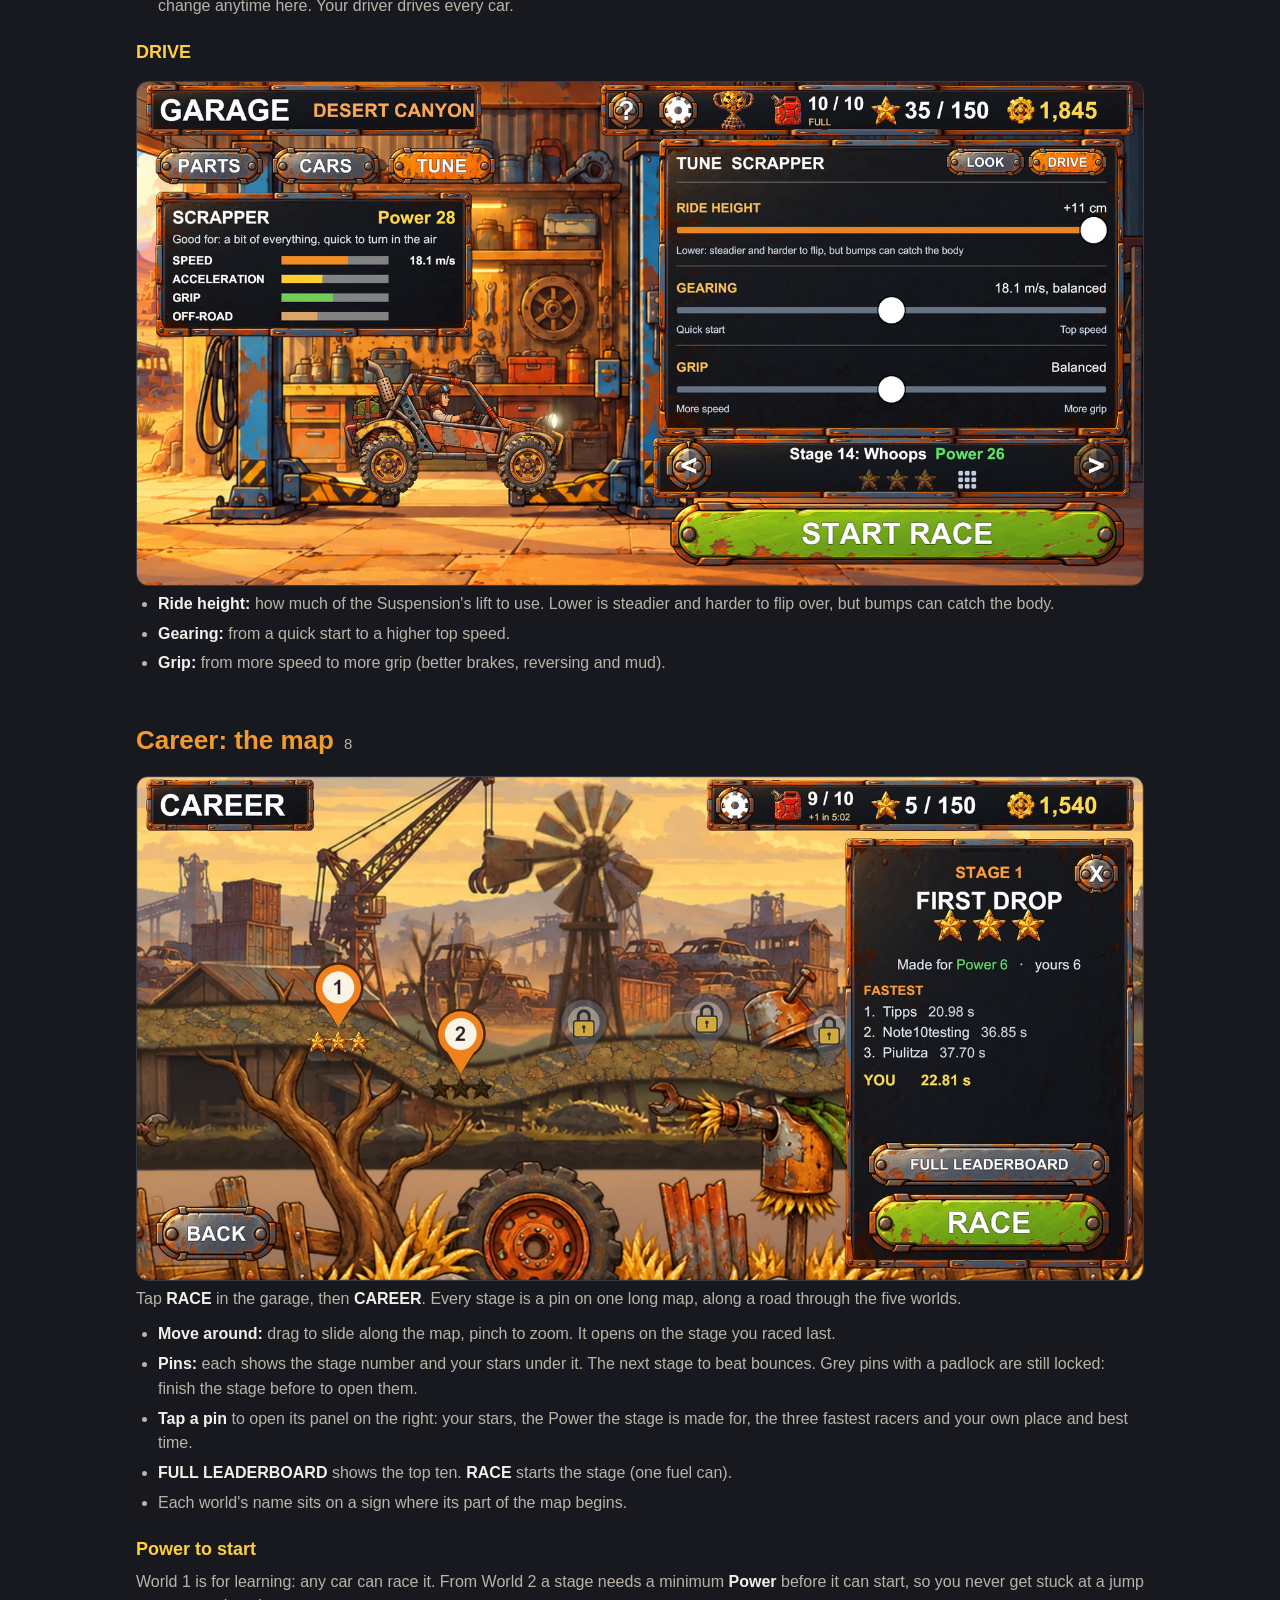
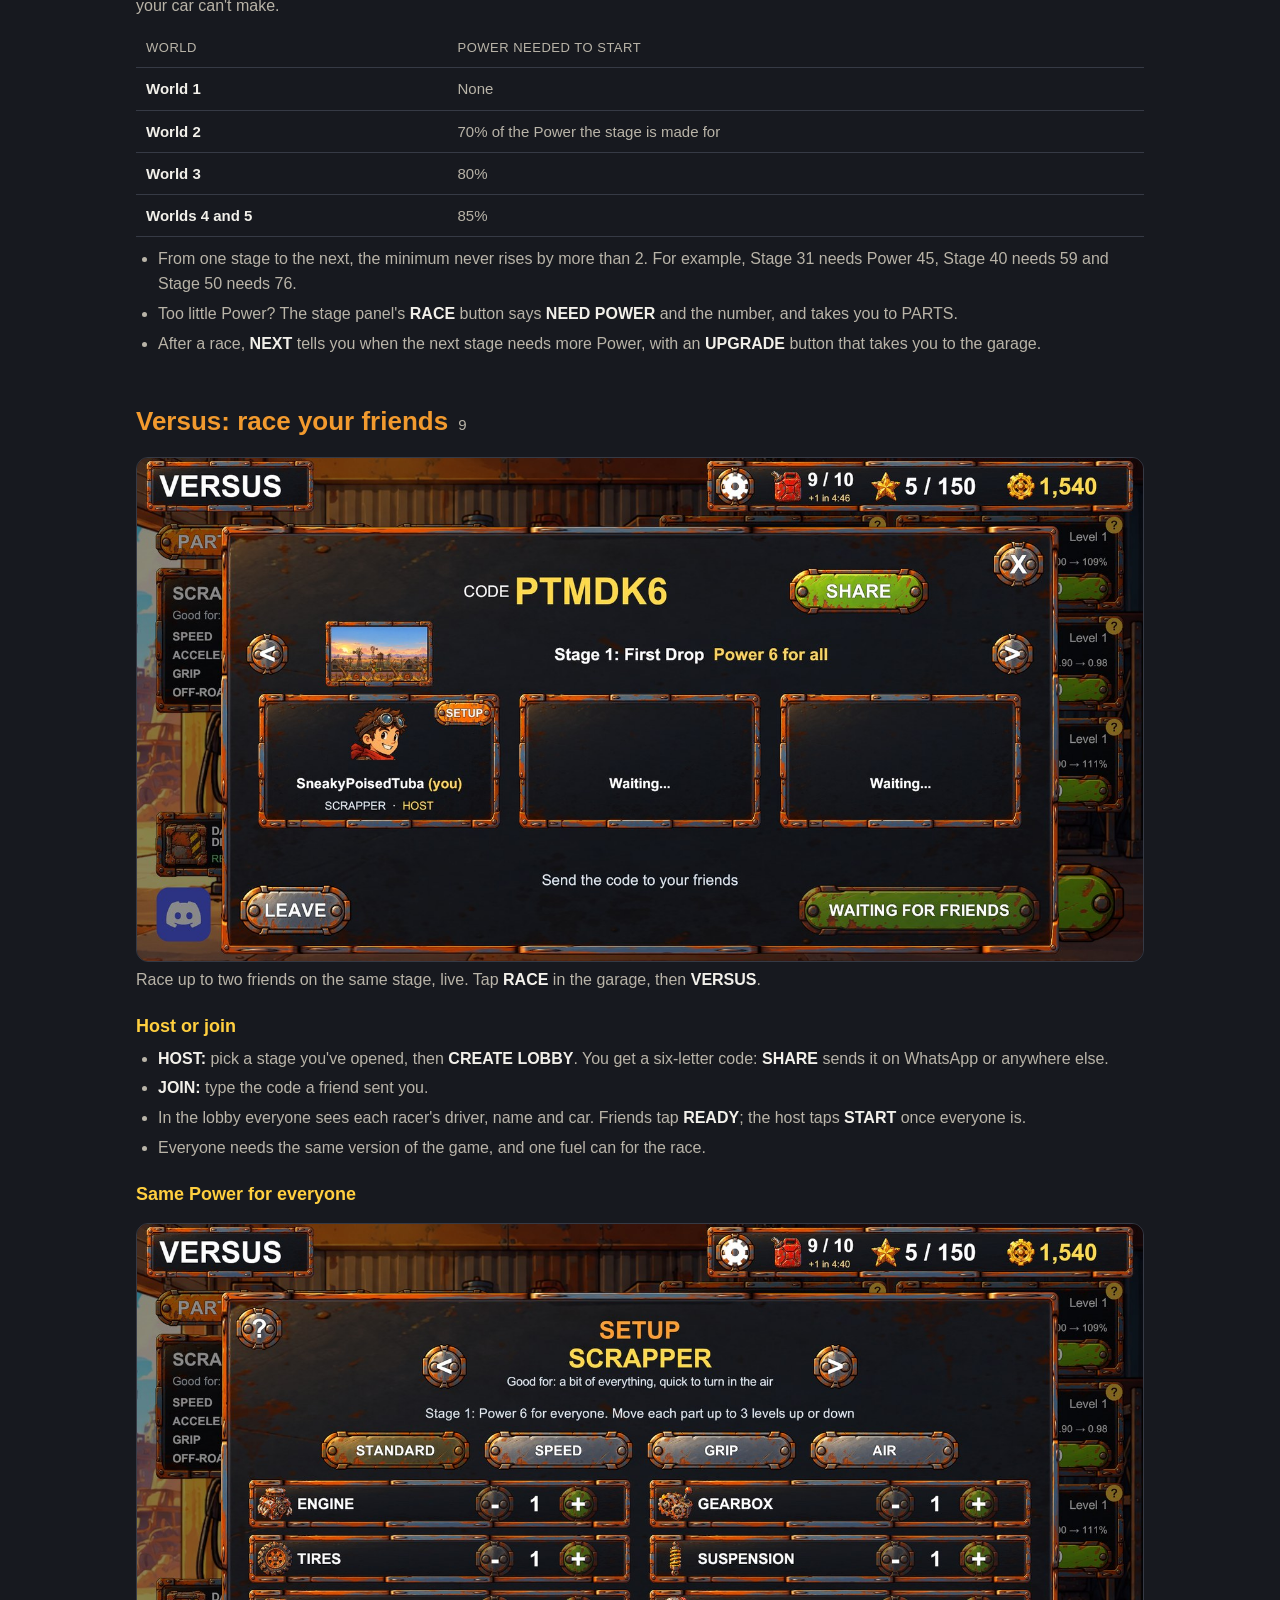
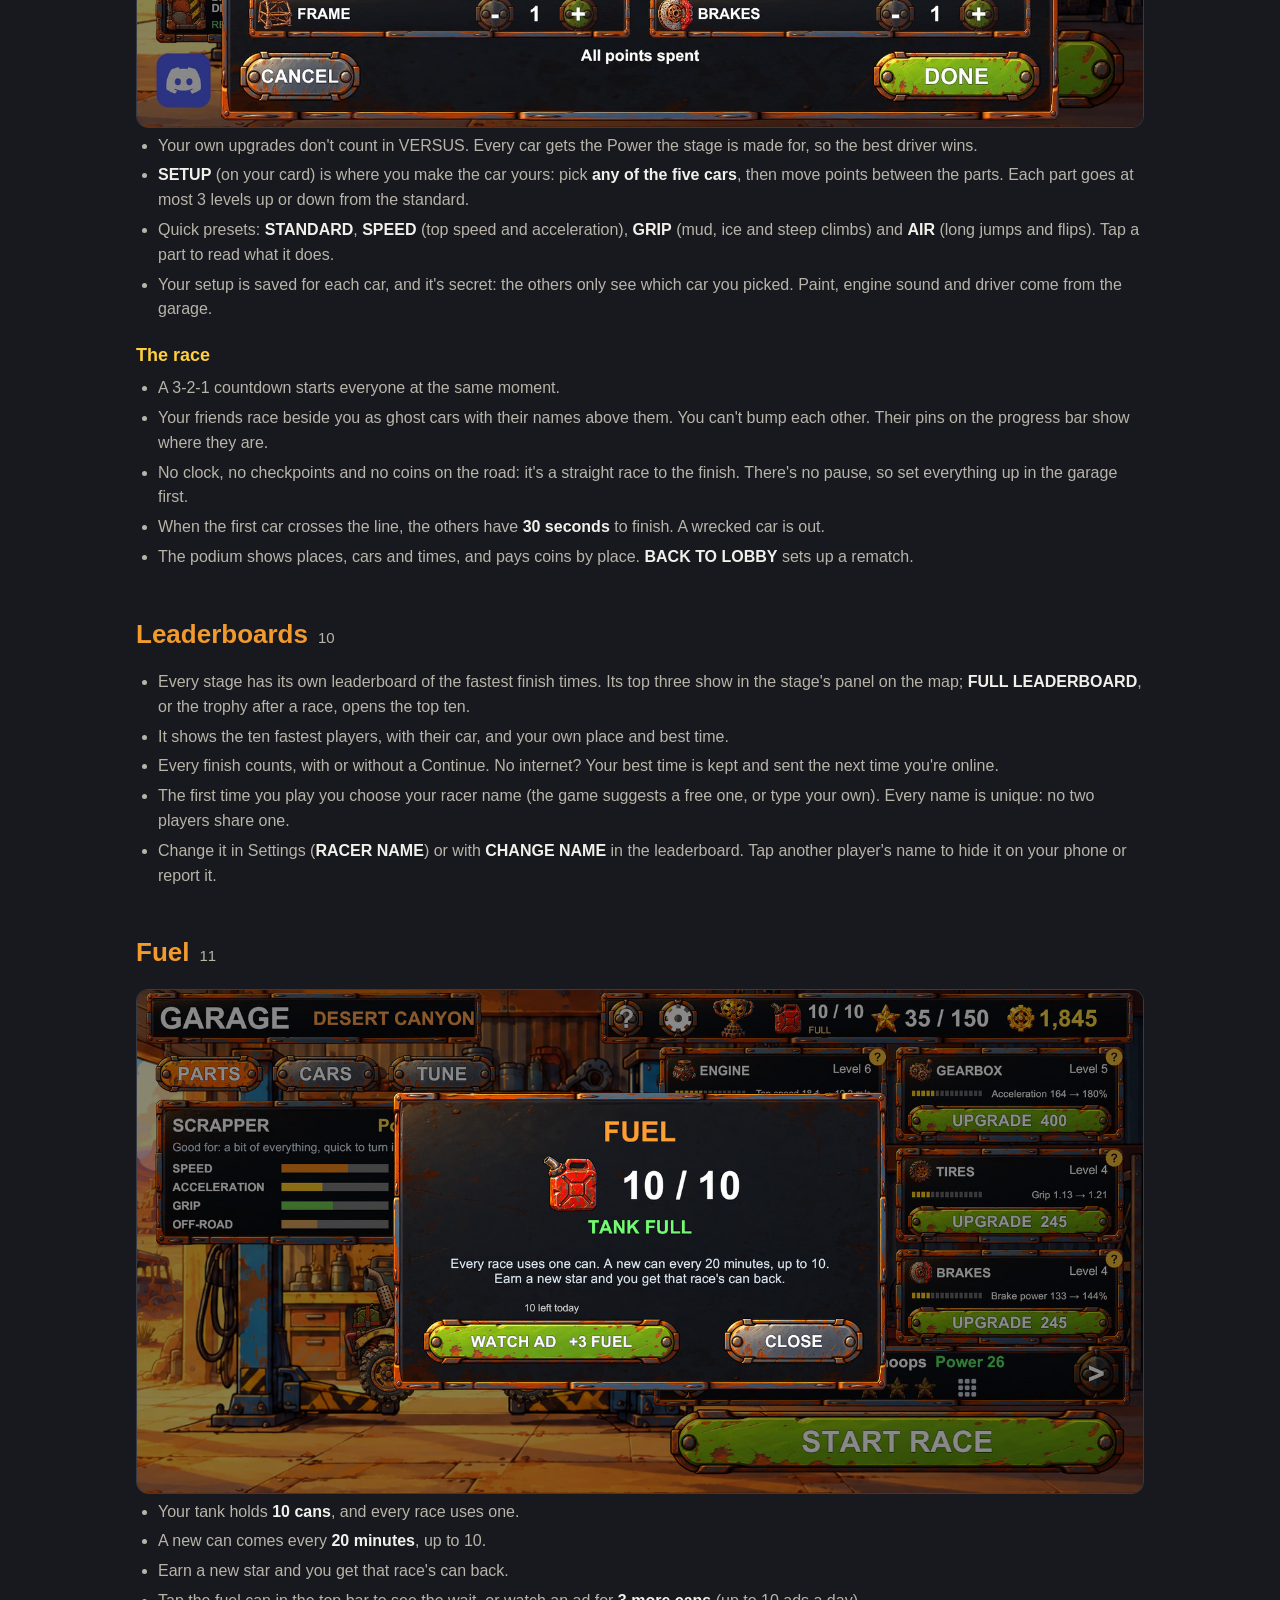
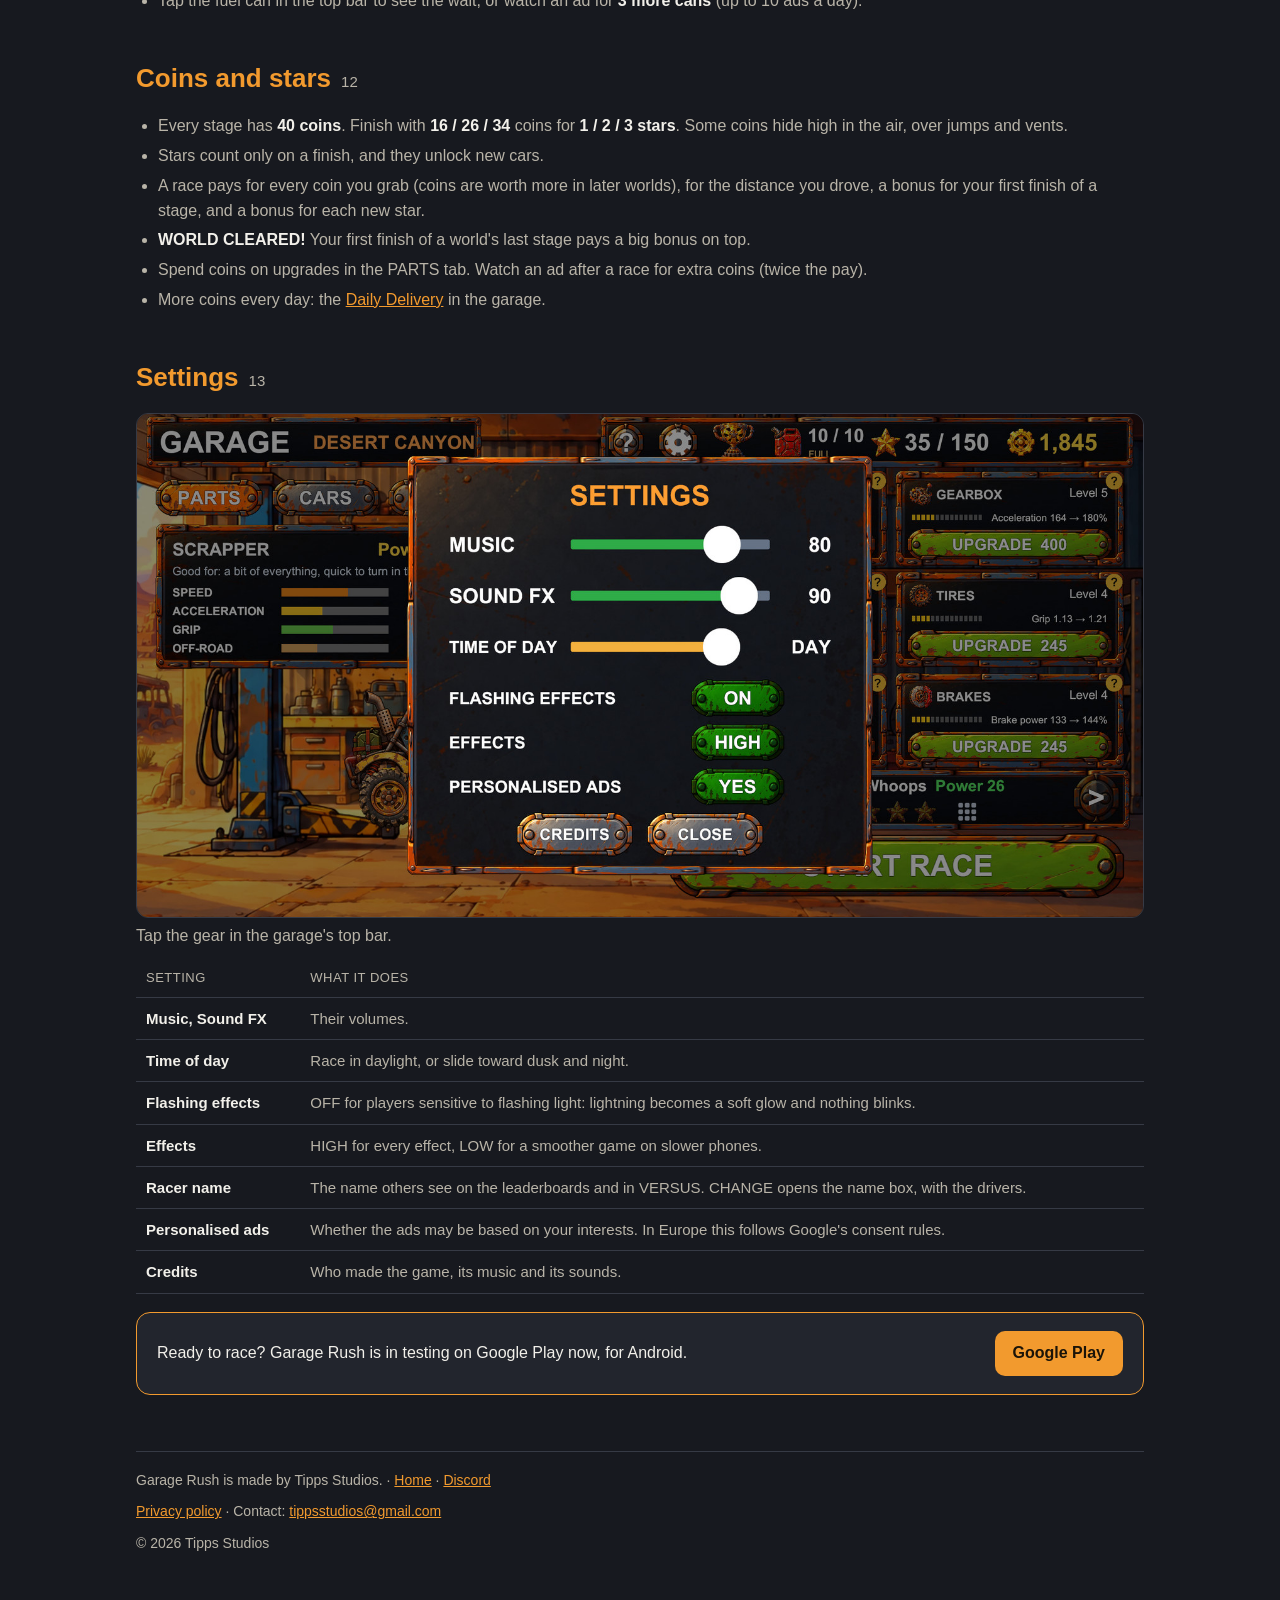
==== commit 8dc45e09: "How to play: new race picture (black progress bar, ? left of the clock) Co-Authored-By: Claude Opus " ====
--- a/guide.html
+++ b/guide.html
@@ -39,7 +39,7 @@
 
   <section id="racing">
     <h2>Racing <span class="num">1</span></h2>
-    <figure class="shot"><img src="img/desert.jpg" width="1600" height="800" loading="lazy" alt="A race: coins and the stage name top left, the clock and progress bar in the middle, ?, pause and RESET top right, the two pedals at the bottom"></figure>
+    <figure class="shot"><img src="img/guide_race.jpg" width="1600" height="800" loading="lazy" alt="A race: coins and the stage name top left with the health bar, the clock and its progress bar in the middle, pause and RESET top right, the two pedals at the bottom"></figure>
     <p>Each stage opens with a card listing what's on it. Press a pedal to start, then reach the finish before the clock runs out.</p>
     <h3>Two pedals</h3>
     <ul>
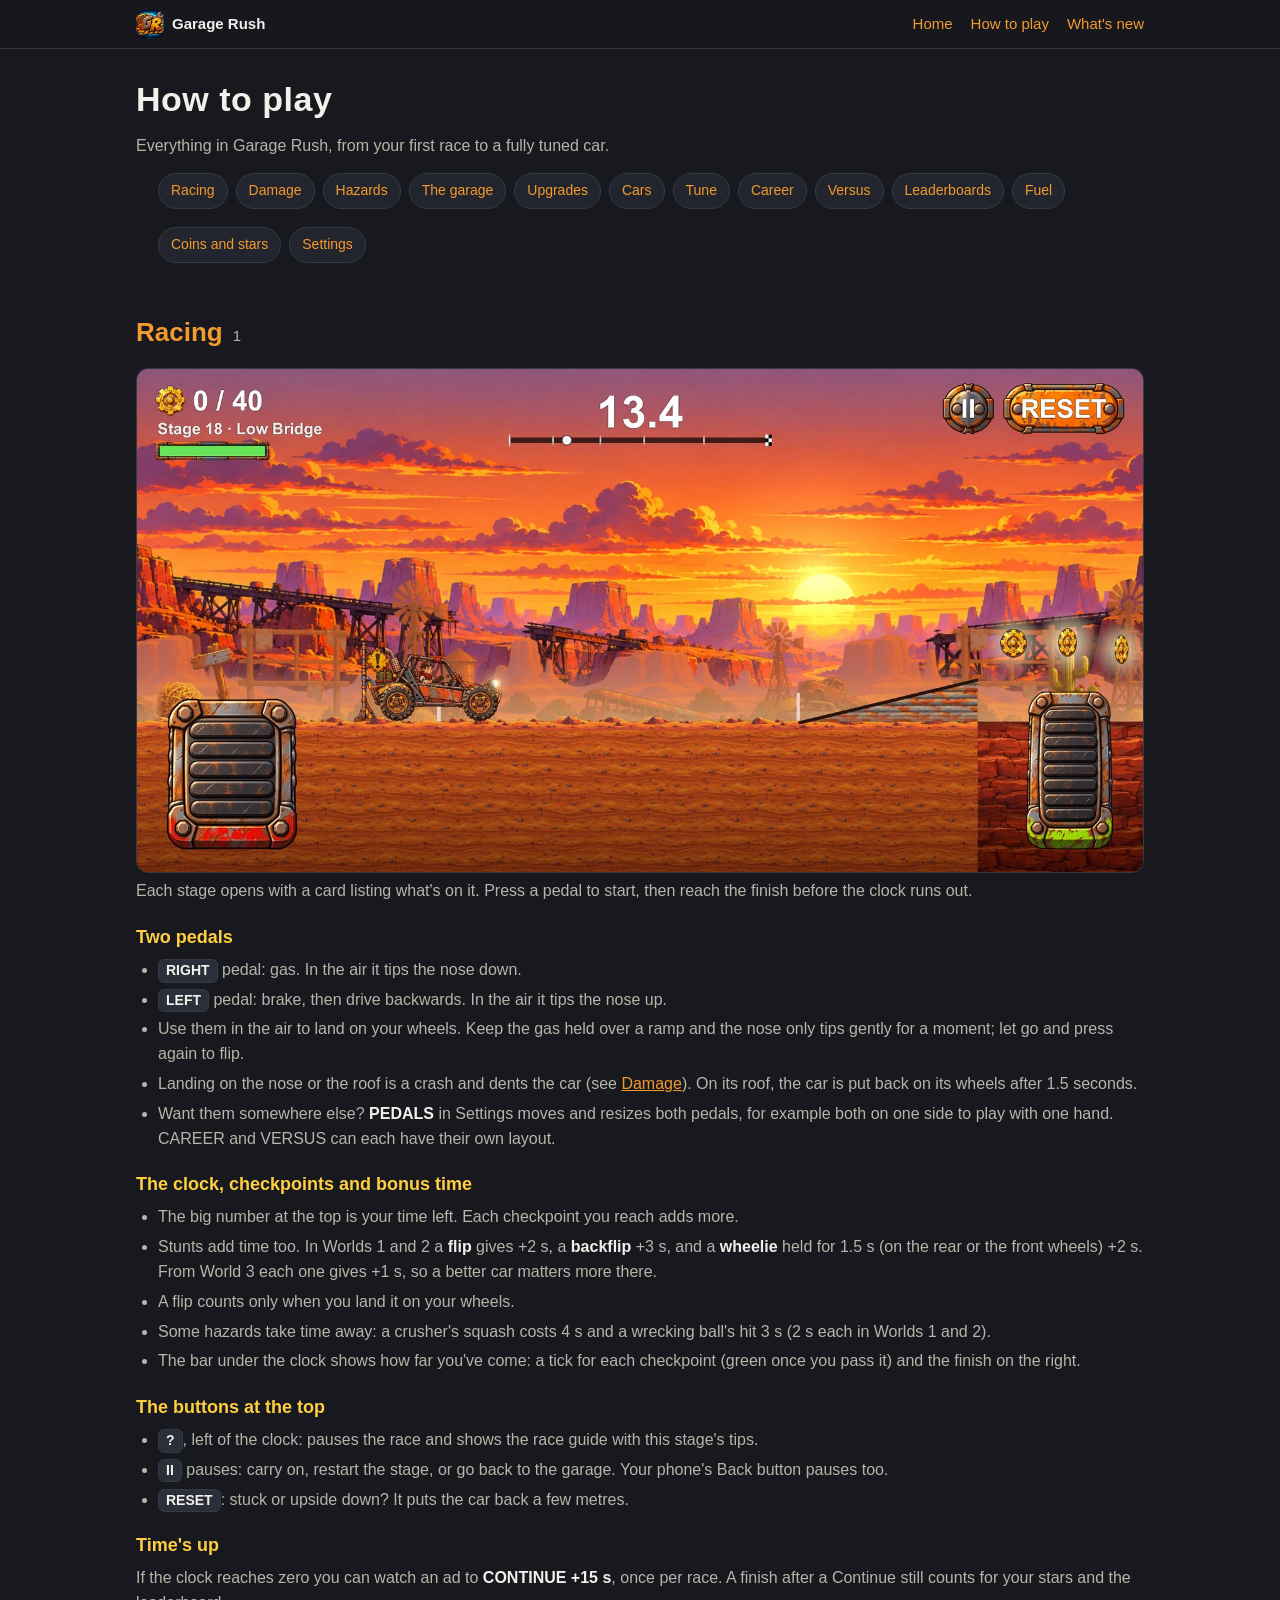
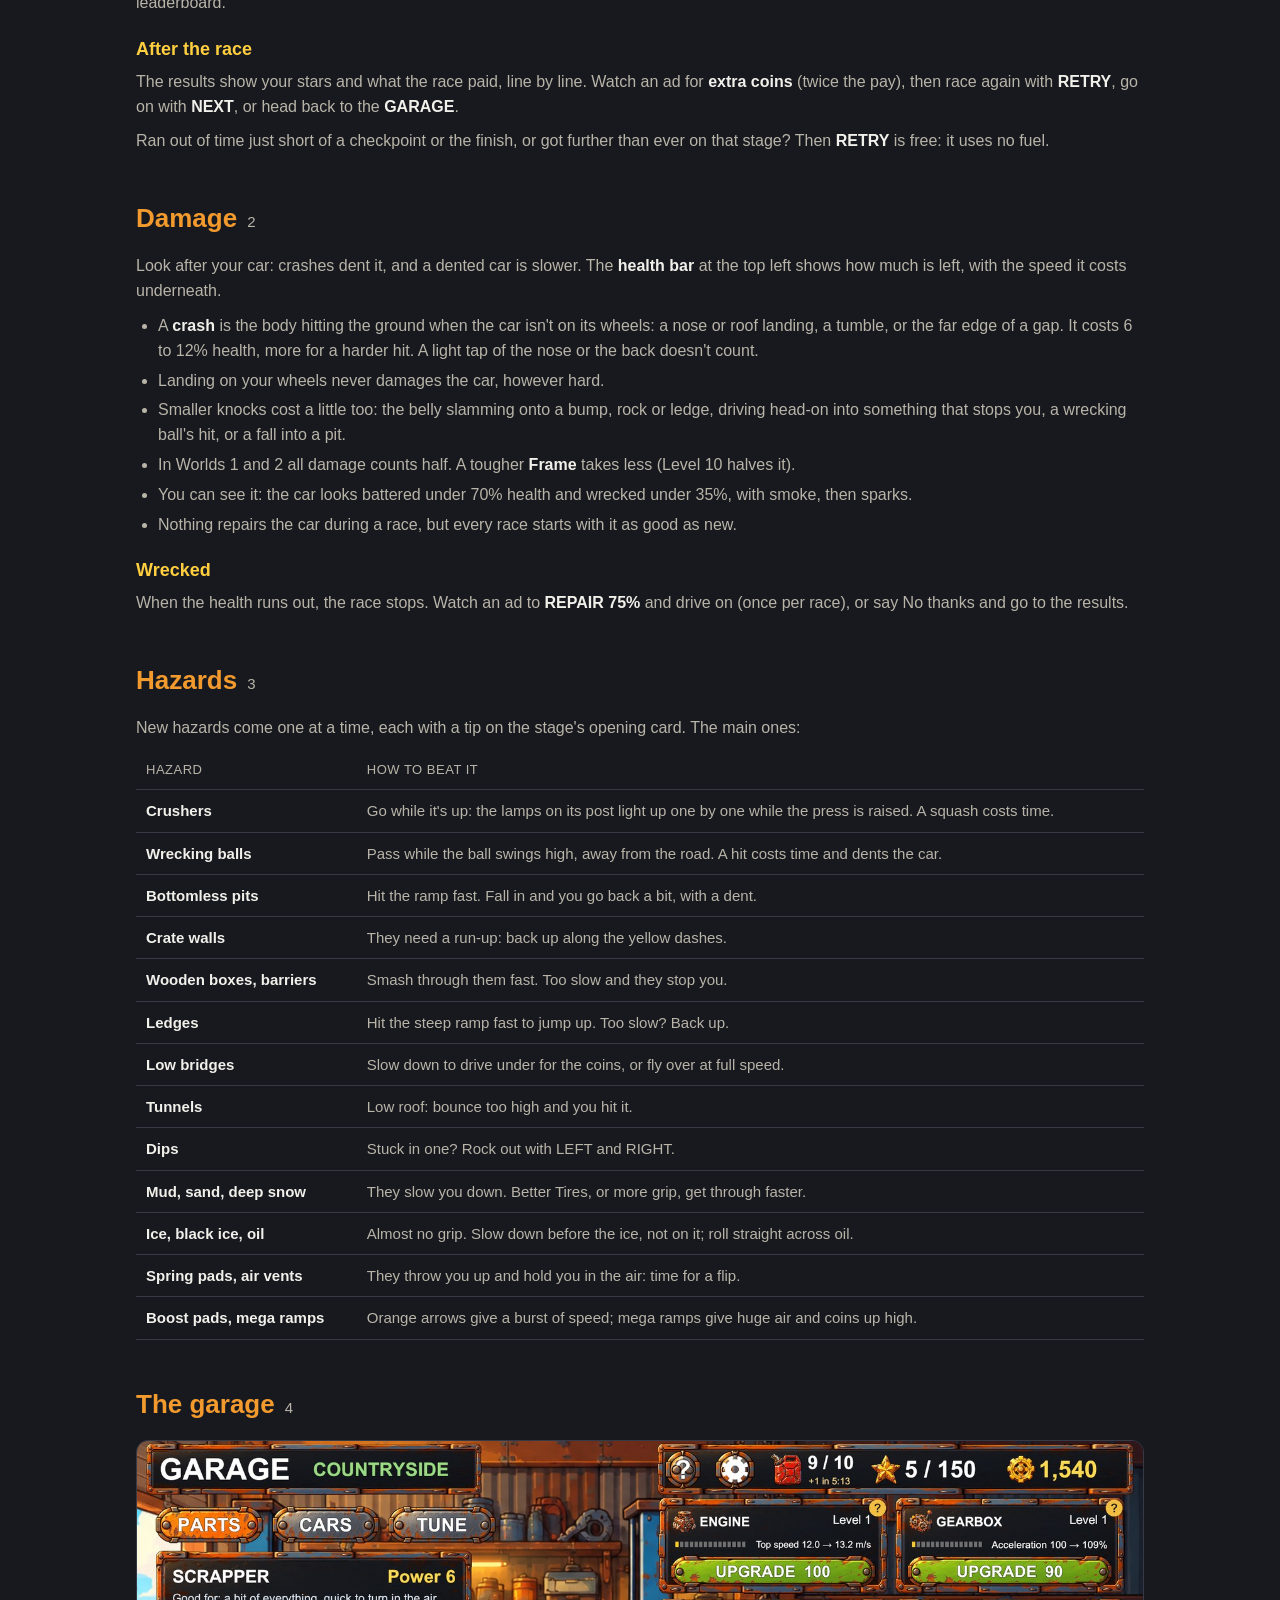
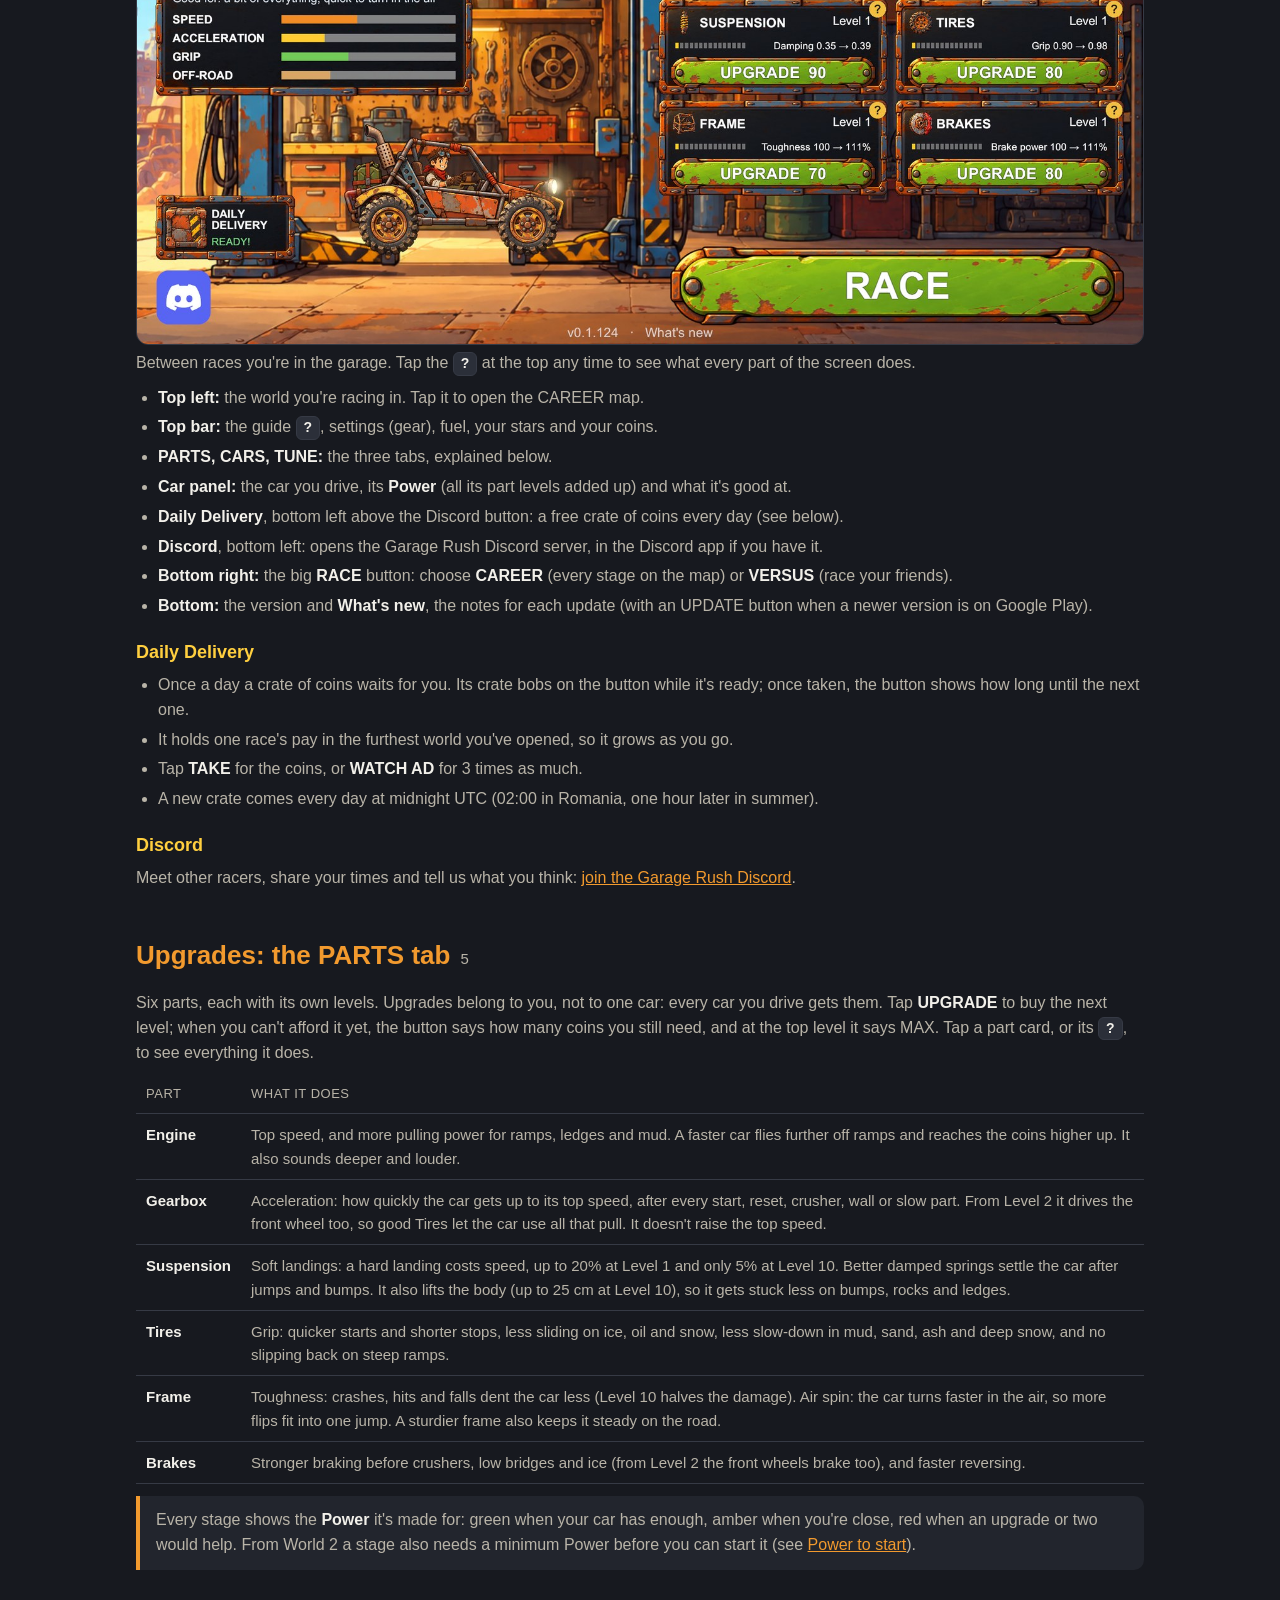
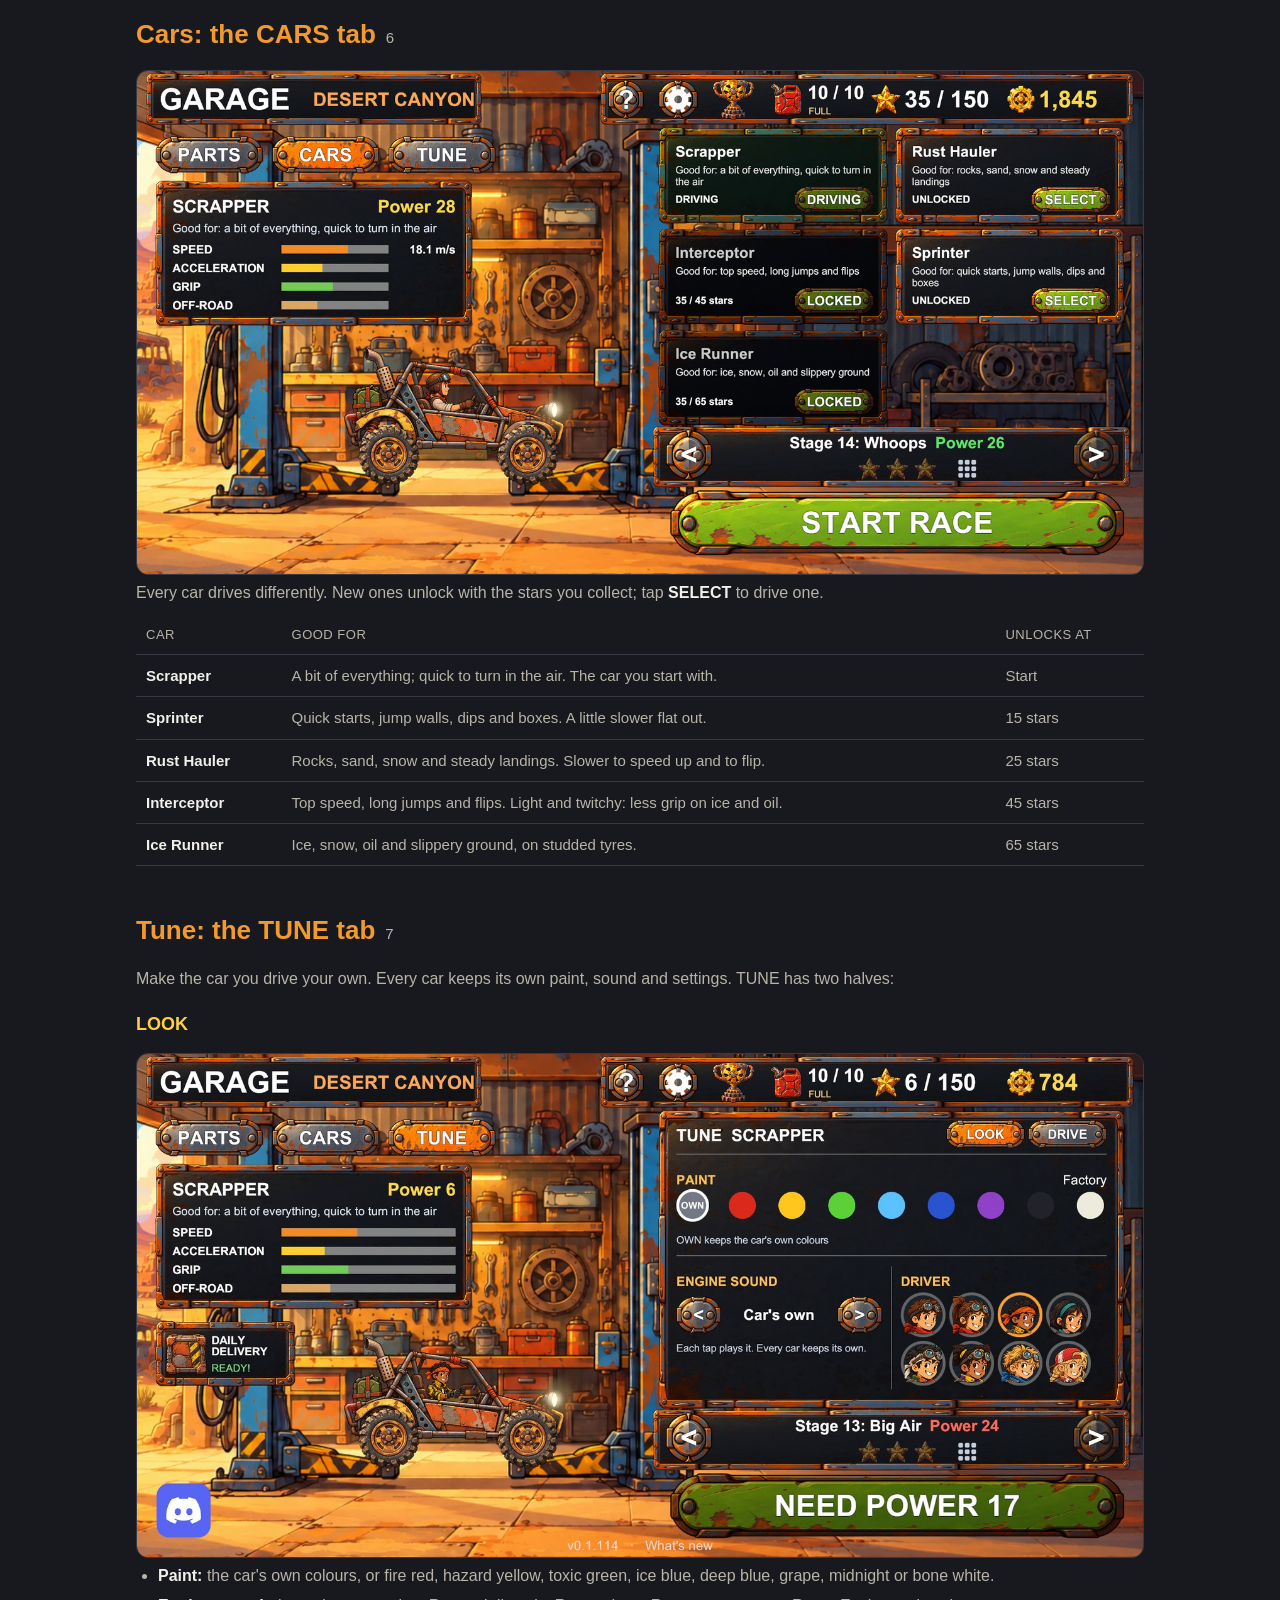
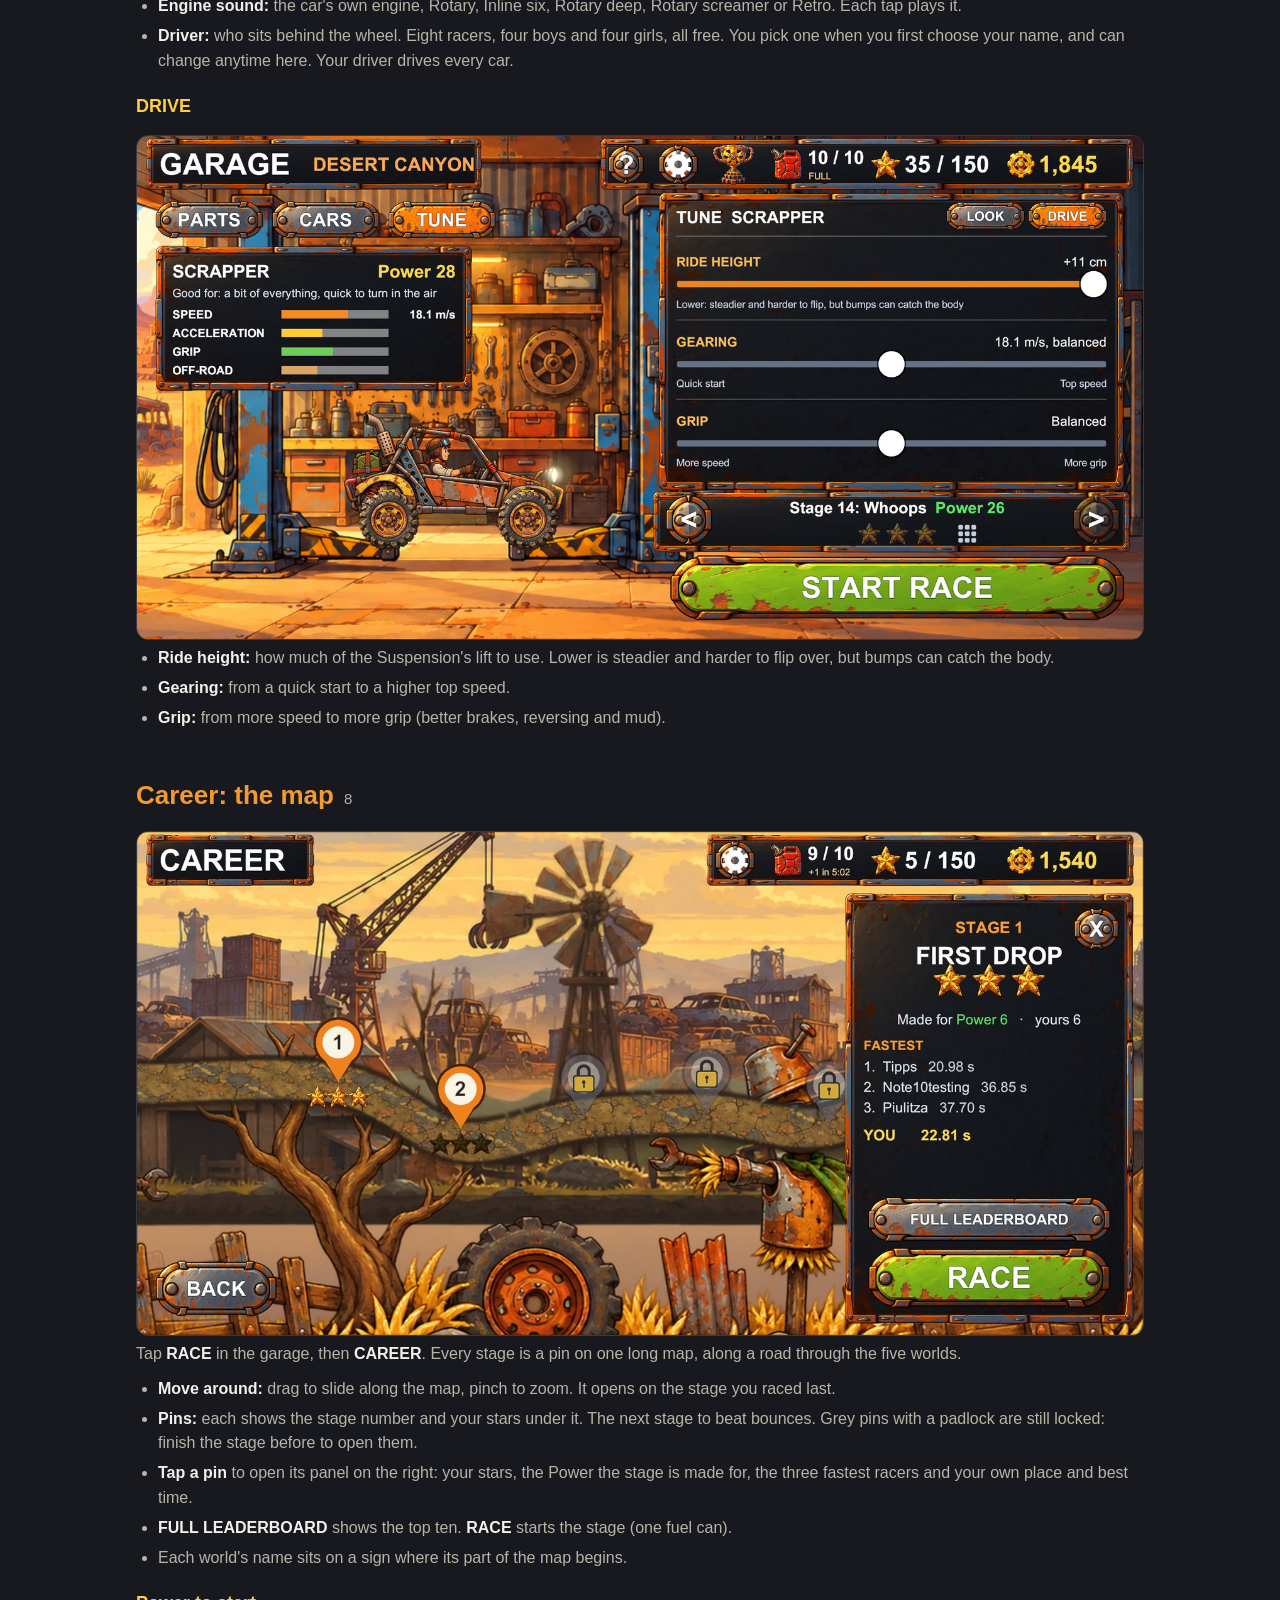
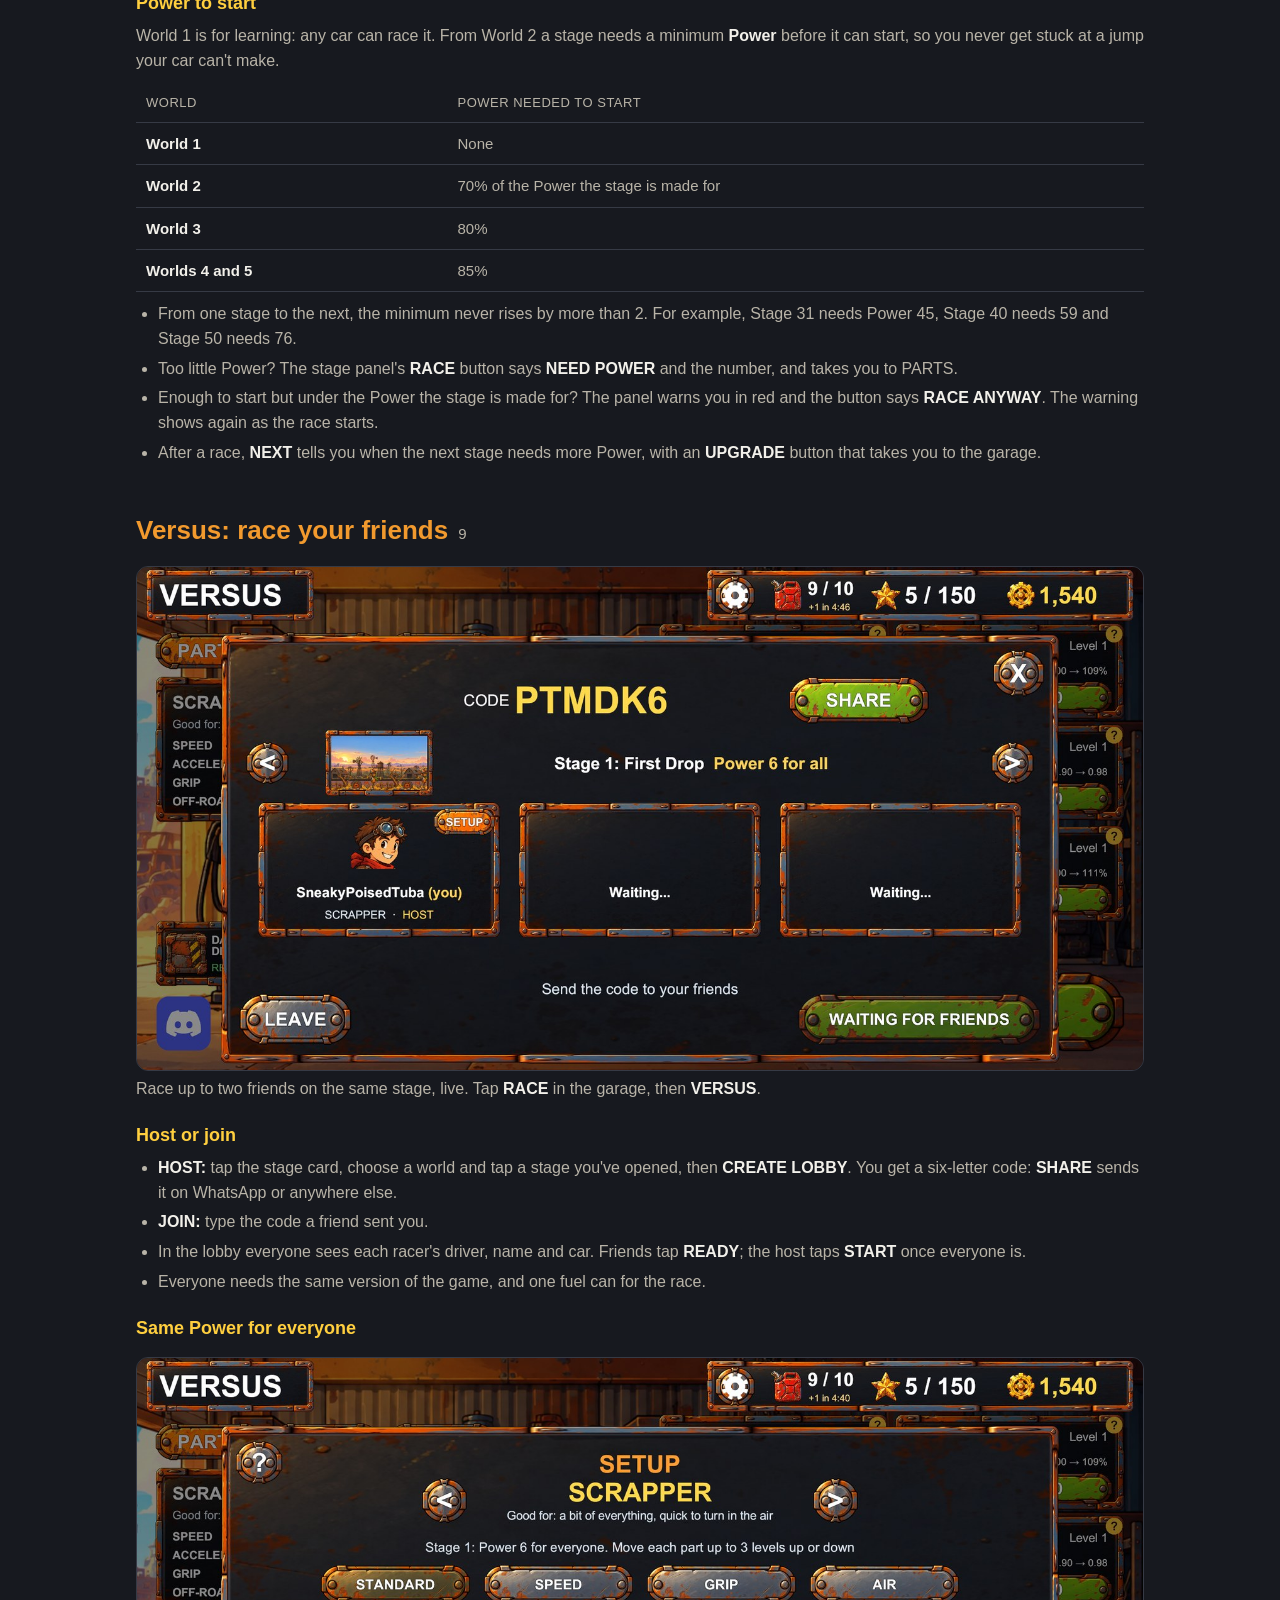
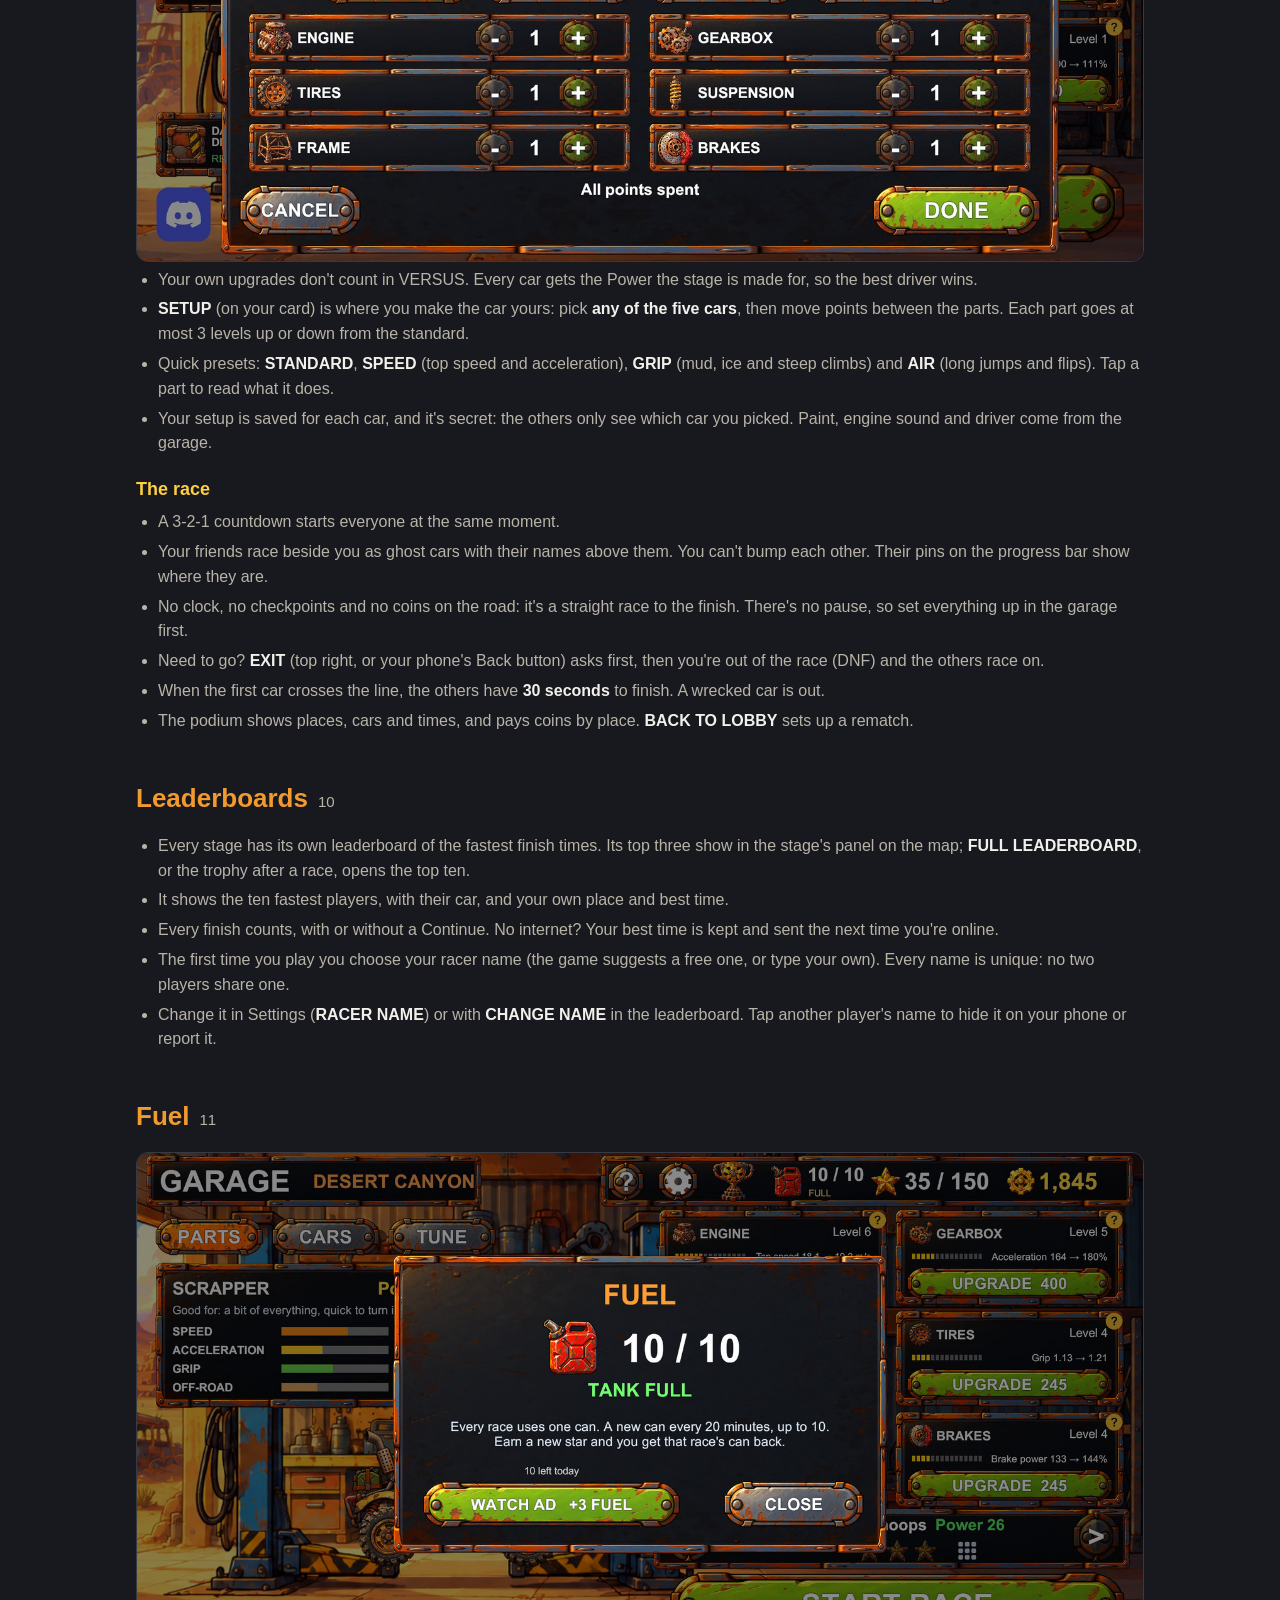
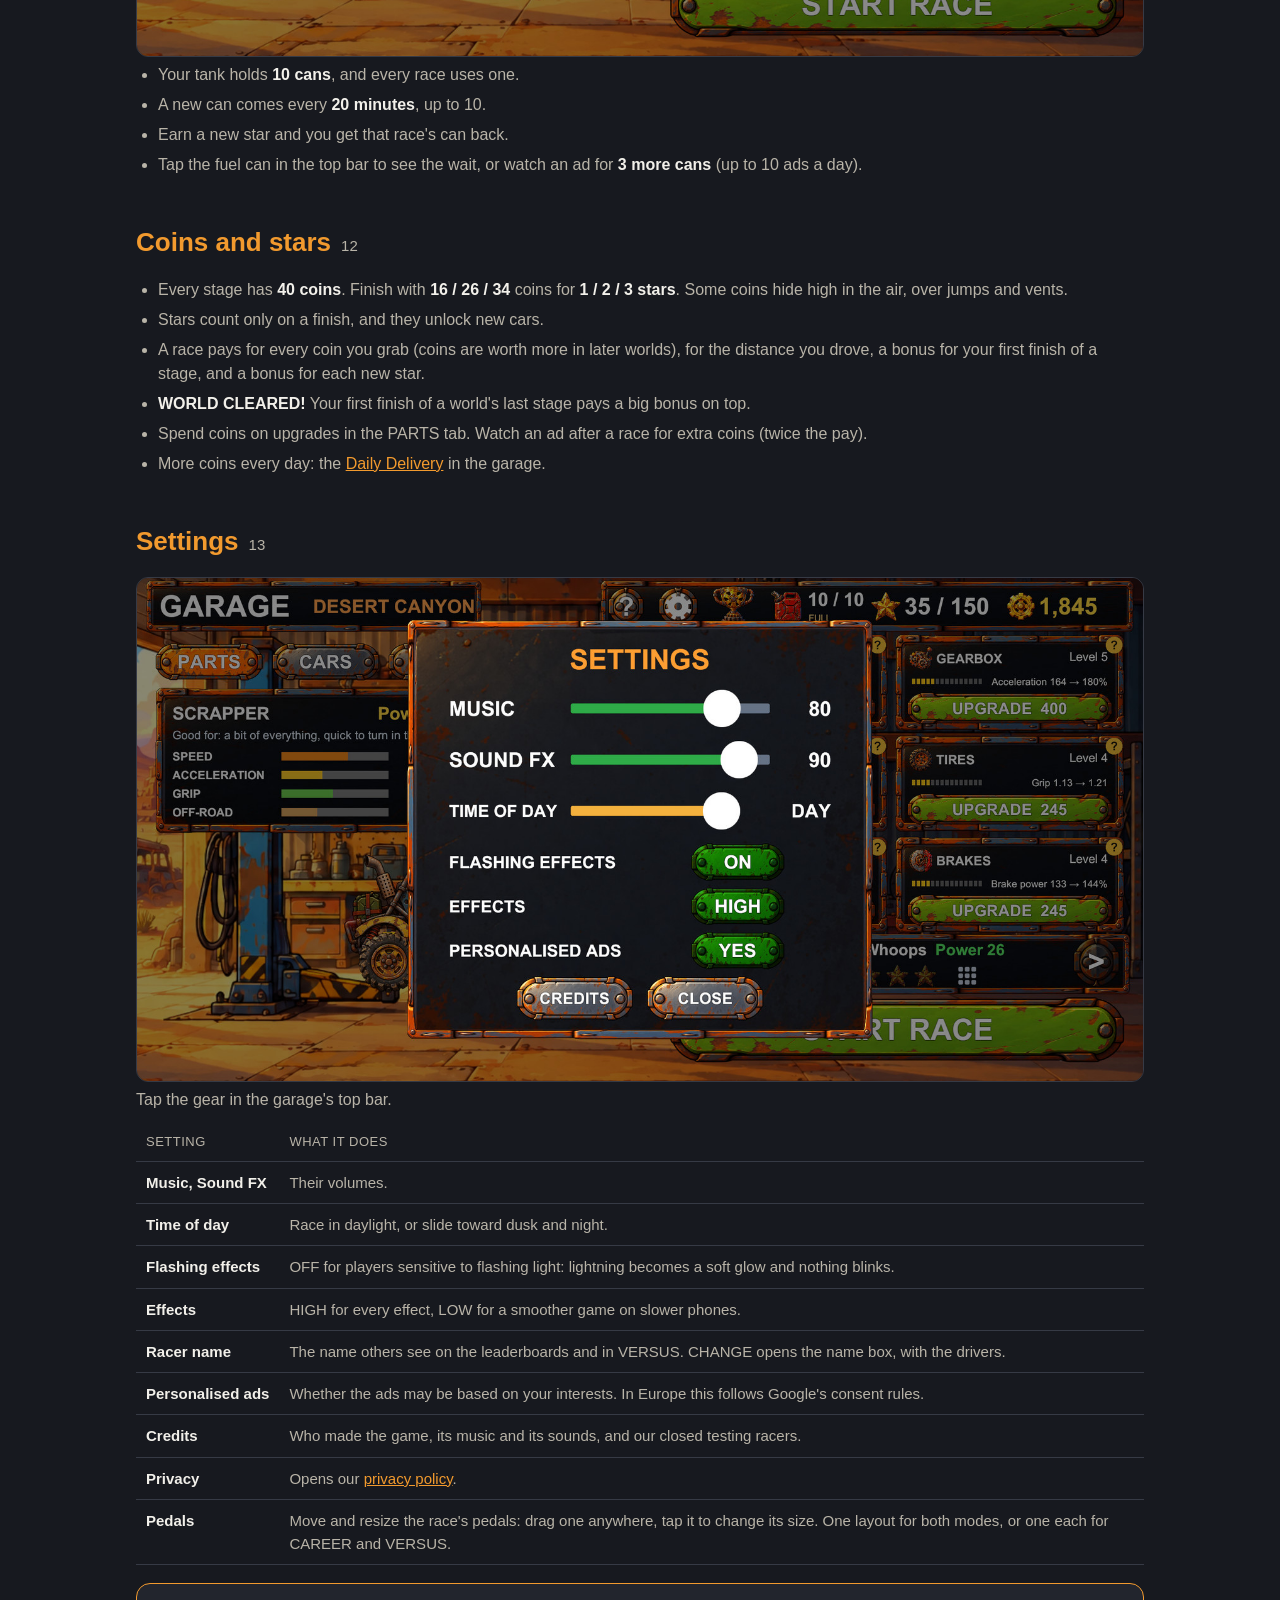
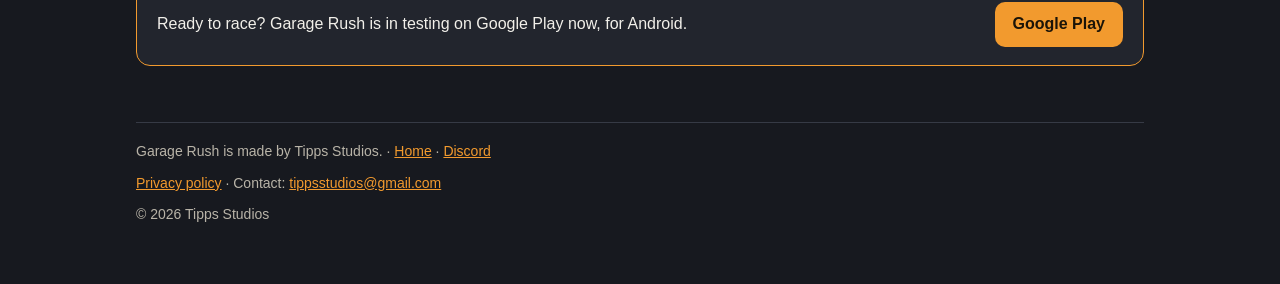
==== commit 536cd487: "How to play: PEDALS layout, RACE ANYWAY warning, VERSUS stage grid and EXIT, Back button, Settings P" ====
--- a/guide.html
+++ b/guide.html
@@ -47,6 +47,7 @@
       <li><span class="key">LEFT</span> pedal: brake, then drive backwards. In the air it tips the nose up.</li>
       <li>Use them in the air to land on your wheels. Keep the gas held over a ramp and the nose only tips gently for a moment; let go and press again to flip.</li>
       <li>Landing on the nose or the roof is a crash and dents the car (see <a href="#damage">Damage</a>). On its roof, the car is put back on its wheels after 1.5 seconds.</li>
+      <li>Want them somewhere else? <b>PEDALS</b> in Settings moves and resizes both pedals, for example both on one side to play with one hand. CAREER and VERSUS can each have their own layout.</li>
     </ul>
     <h3>The clock, checkpoints and bonus time</h3>
     <ul>
@@ -59,7 +60,7 @@
     <h3>The buttons at the top</h3>
     <ul>
       <li><span class="key">?</span>, left of the clock: pauses the race and shows the race guide with this stage's tips.</li>
-      <li><span class="key">II</span> pauses: carry on, restart the stage, or go back to the garage.</li>
+      <li><span class="key">II</span> pauses: carry on, restart the stage, or go back to the garage. Your phone's Back button pauses too.</li>
       <li><span class="key">RESET</span>: stuck or upside down? It puts the car back a few metres.</li>
     </ul>
     <h3>Time's up</h3>
@@ -209,6 +210,7 @@
     <ul>
       <li>From one stage to the next, the minimum never rises by more than 2. For example, Stage 31 needs Power 45, Stage 40 needs 59 and Stage 50 needs 76.</li>
       <li>Too little Power? The stage panel's <b>RACE</b> button says <b>NEED POWER</b> and the number, and takes you to PARTS.</li>
+      <li>Enough to start but under the Power the stage is made for? The panel warns you in red and the button says <b>RACE ANYWAY</b>. The warning shows again as the race starts.</li>
       <li>After a race, <b>NEXT</b> tells you when the next stage needs more Power, with an <b>UPGRADE</b> button that takes you to the garage.</li>
     </ul>
   </section>
@@ -219,7 +221,7 @@
     <p>Race up to two friends on the same stage, live. Tap <b>RACE</b> in the garage, then <b>VERSUS</b>.</p>
     <h3>Host or join</h3>
     <ul>
-      <li><b>HOST:</b> pick a stage you've opened, then <b>CREATE LOBBY</b>. You get a six-letter code: <b>SHARE</b> sends it on WhatsApp or anywhere else.</li>
+      <li><b>HOST:</b> tap the stage card, choose a world and tap a stage you've opened, then <b>CREATE LOBBY</b>. You get a six-letter code: <b>SHARE</b> sends it on WhatsApp or anywhere else.</li>
       <li><b>JOIN:</b> type the code a friend sent you.</li>
       <li>In the lobby everyone sees each racer's driver, name and car. Friends tap <b>READY</b>; the host taps <b>START</b> once everyone is.</li>
       <li>Everyone needs the same version of the game, and one fuel can for the race.</li>
@@ -237,6 +239,7 @@
       <li>A 3-2-1 countdown starts everyone at the same moment.</li>
       <li>Your friends race beside you as ghost cars with their names above them. You can't bump each other. Their pins on the progress bar show where they are.</li>
       <li>No clock, no checkpoints and no coins on the road: it's a straight race to the finish. There's no pause, so set everything up in the garage first.</li>
+      <li>Need to go? <b>EXIT</b> (top right, or your phone's Back button) asks first, then you're out of the race (DNF) and the others race on.</li>
       <li>When the first car crosses the line, the others have <b>30 seconds</b> to finish. A wrecked car is out.</li>
       <li>The podium shows places, cars and times, and pays coins by place. <b>BACK TO LOBBY</b> sets up a rematch.</li>
     </ul>
@@ -278,7 +281,7 @@
 
   <section id="settings">
     <h2>Settings <span class="num">13</span></h2>
-    <figure class="shot"><img src="img/guide_settings.jpg" width="1600" height="800" loading="lazy" alt="The SETTINGS window: music, sound effects, time of day, flashing effects, effects, personalised ads and credits"></figure>
+    <figure class="shot"><img src="img/guide_settings.jpg" width="1600" height="800" loading="lazy" alt="The SETTINGS window: music, sound effects, time of day, flashing effects, effects, personalised ads, racer name, and the CREDITS, PRIVACY, PEDALS and CLOSE buttons"></figure>
     <p>Tap the gear in the garage's top bar.</p>
     <table class="table">
       <thead><tr><th>Setting</th><th>What it does</th></tr></thead>
@@ -289,7 +292,9 @@
         <tr><td>Effects</td><td>HIGH for every effect, LOW for a smoother game on slower phones.</td></tr>
         <tr><td>Racer name</td><td>The name others see on the leaderboards and in VERSUS. CHANGE opens the name box, with the drivers.</td></tr>
         <tr><td>Personalised ads</td><td>Whether the ads may be based on your interests. In Europe this follows Google's consent rules.</td></tr>
-        <tr><td>Credits</td><td>Who made the game, its music and its sounds.</td></tr>
+        <tr><td>Credits</td><td>Who made the game, its music and its sounds, and our closed testing racers.</td></tr>
+        <tr><td>Privacy</td><td>Opens our <a href="https://sites.google.com/view/garagerush-privacy">privacy policy</a>.</td></tr>
+        <tr><td>Pedals</td><td>Move and resize the race's pedals: drag one anywhere, tap it to change its size. One layout for both modes, or one each for CAREER and VERSUS.</td></tr>
       </tbody>
     </table>
   </section>
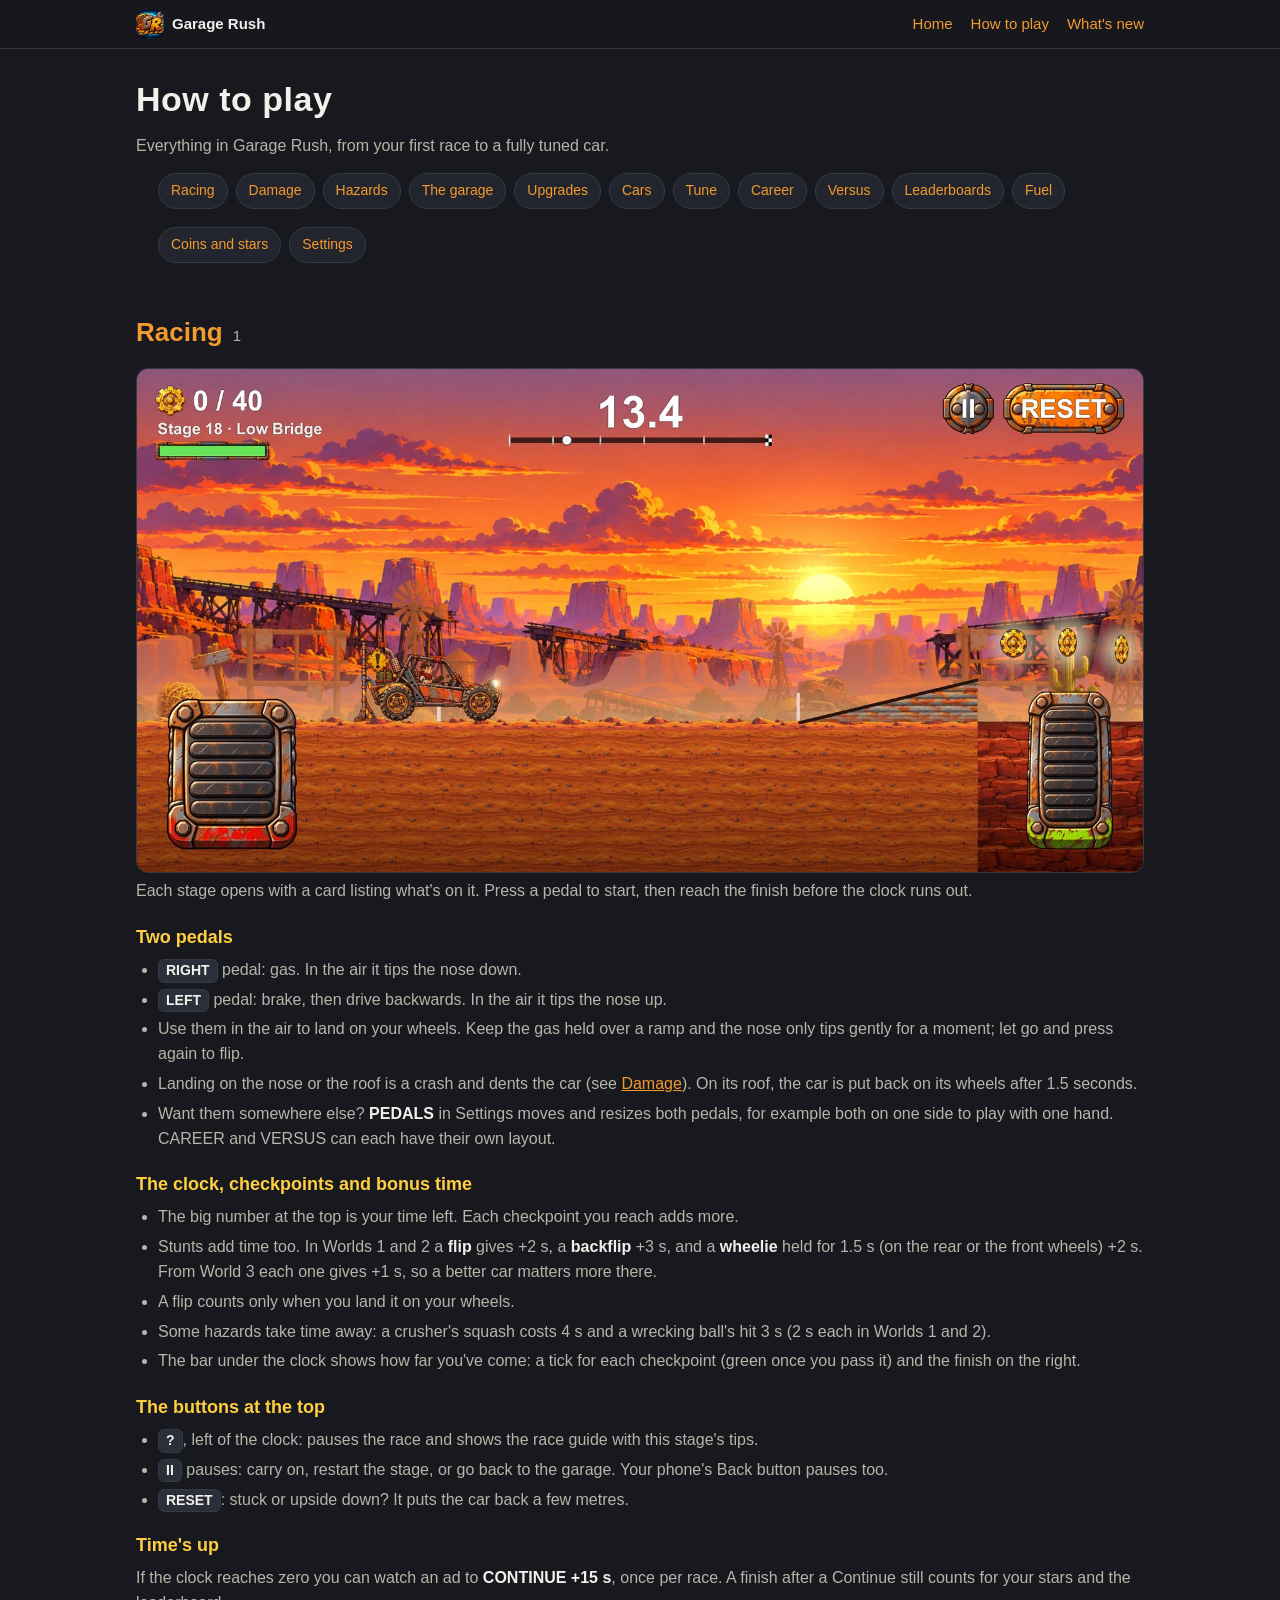
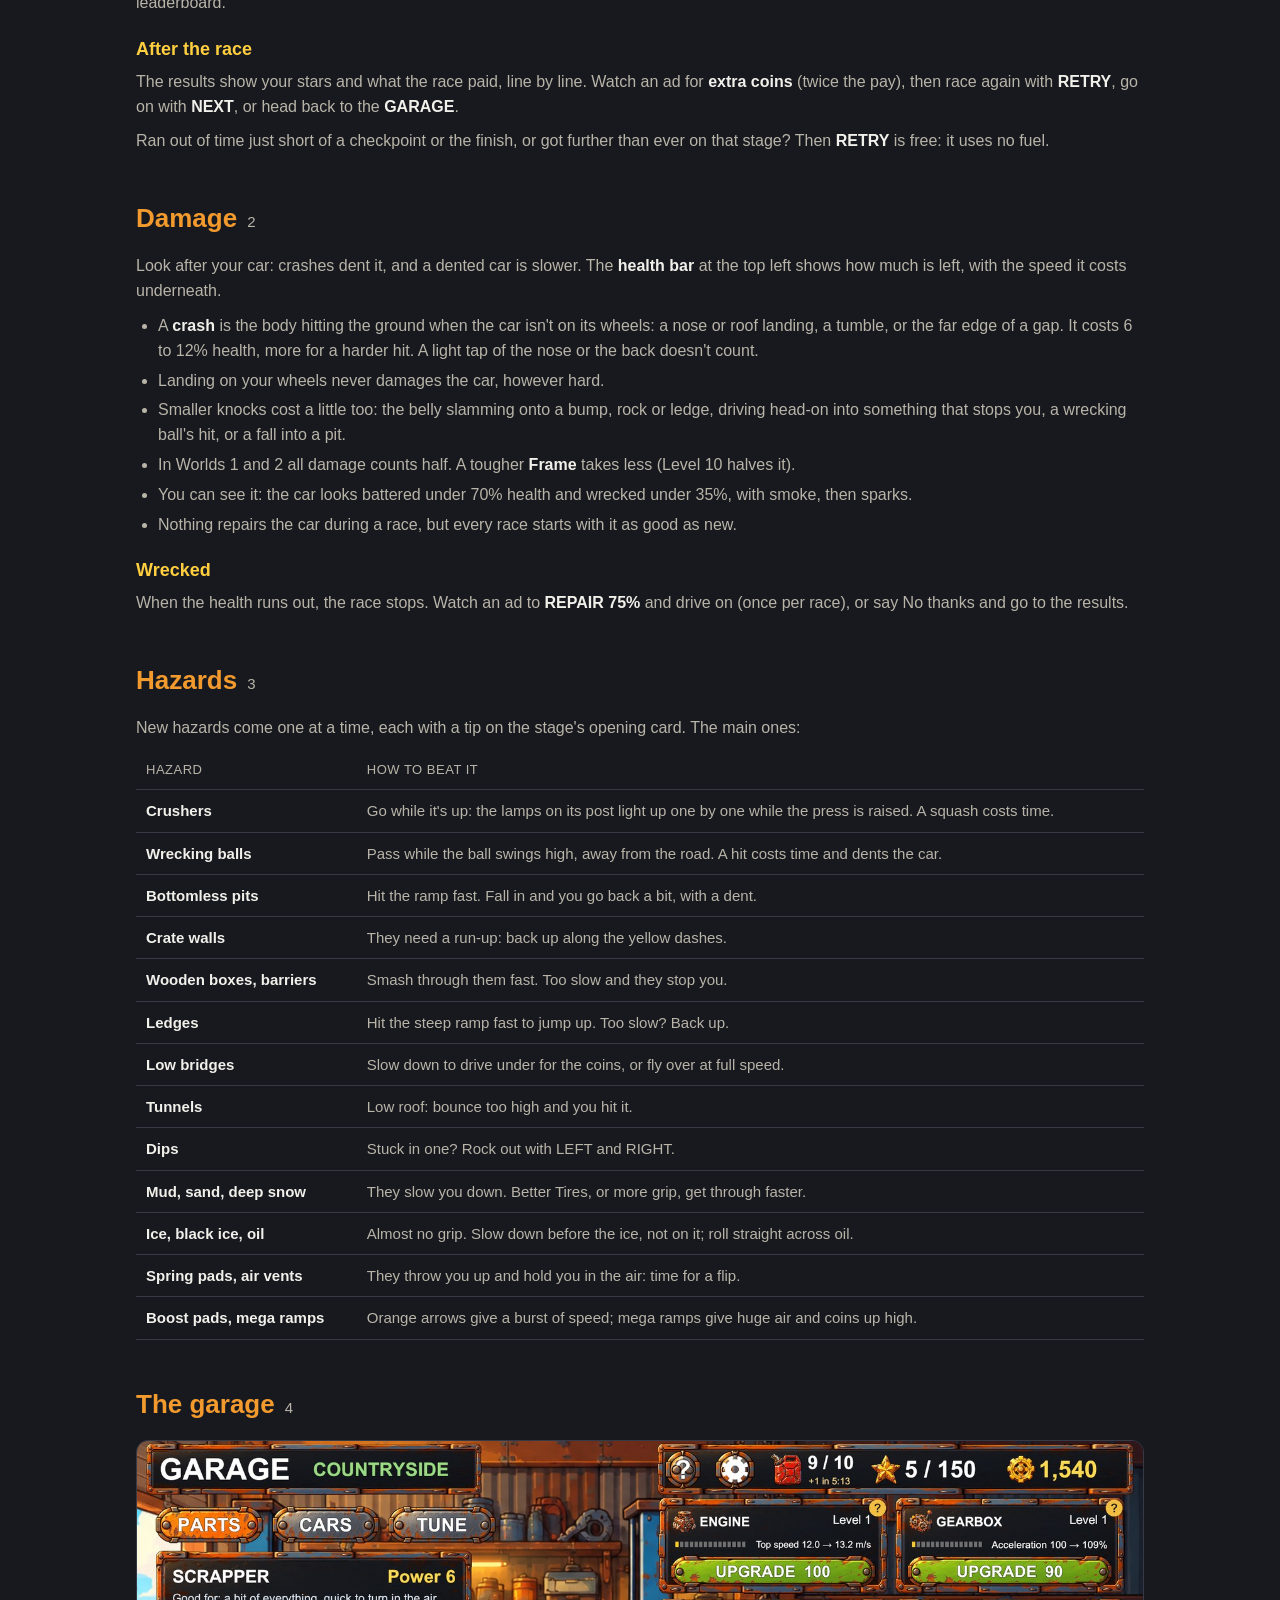
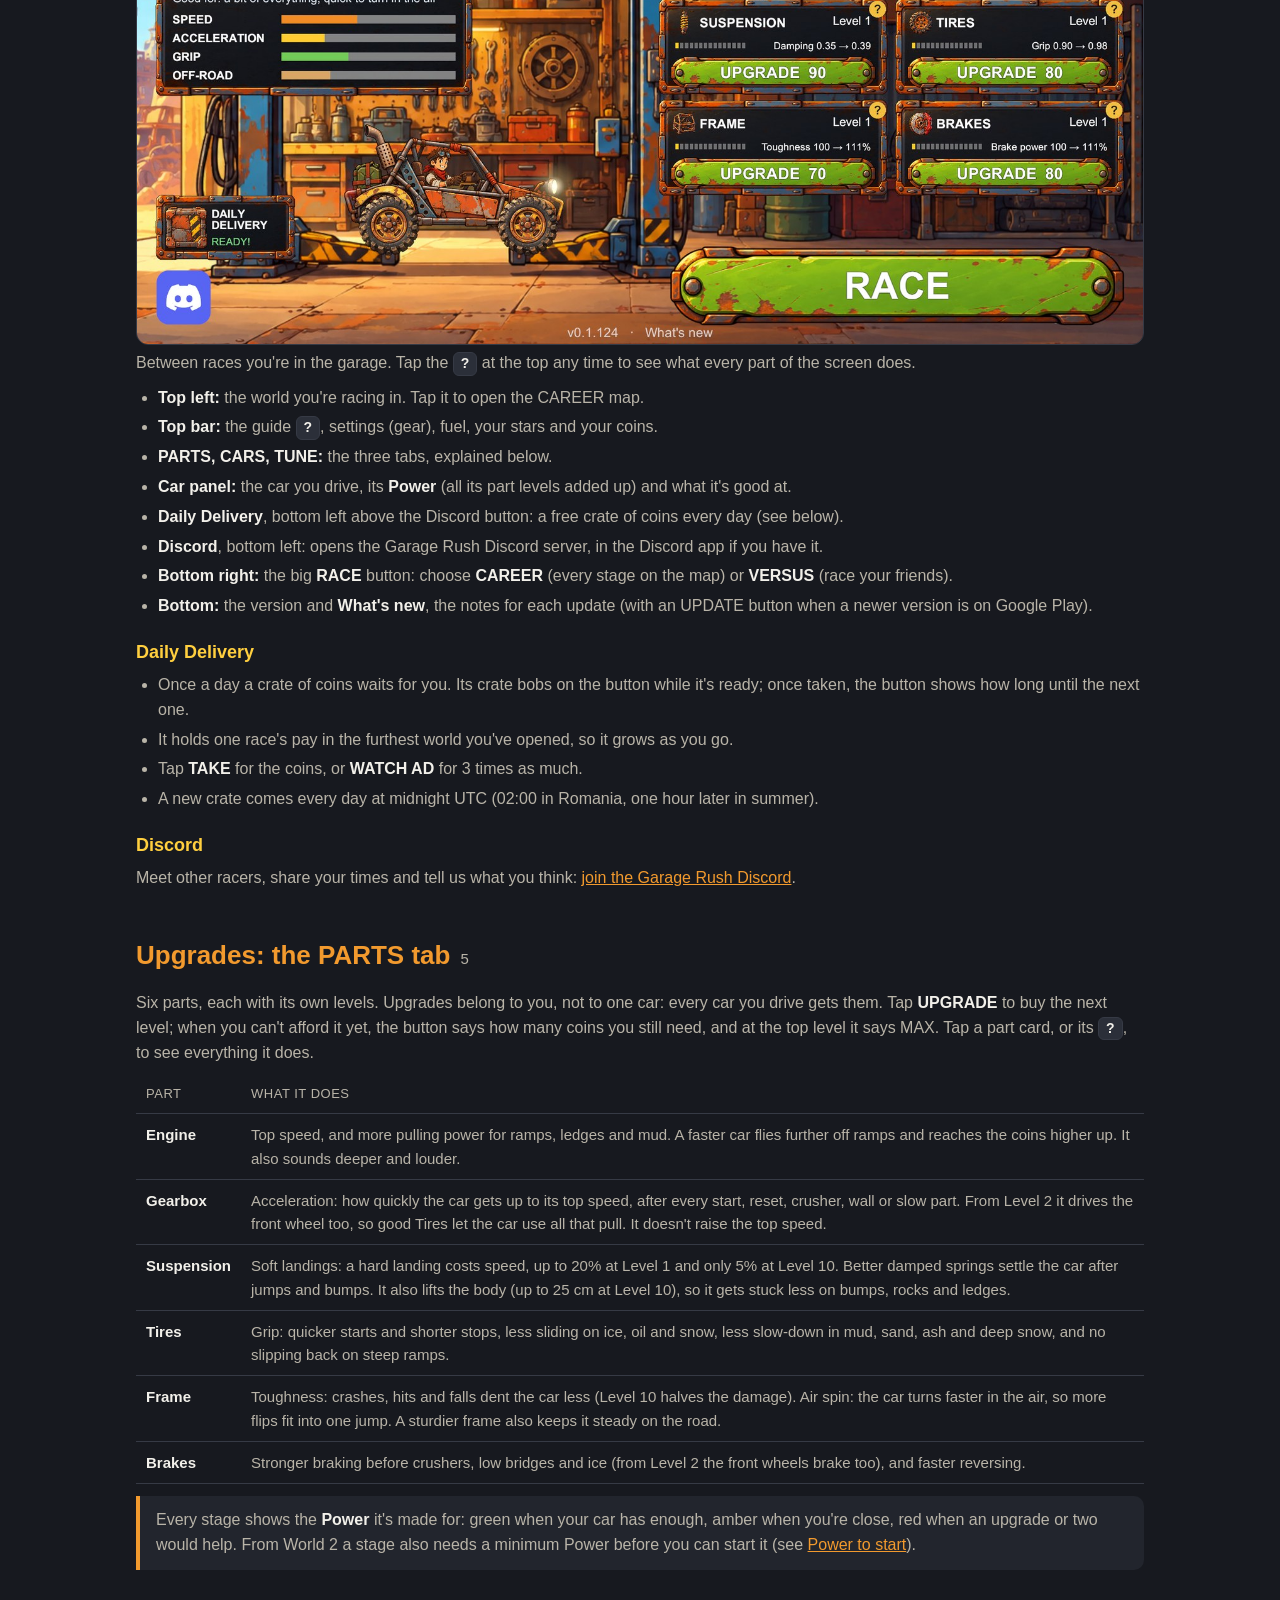
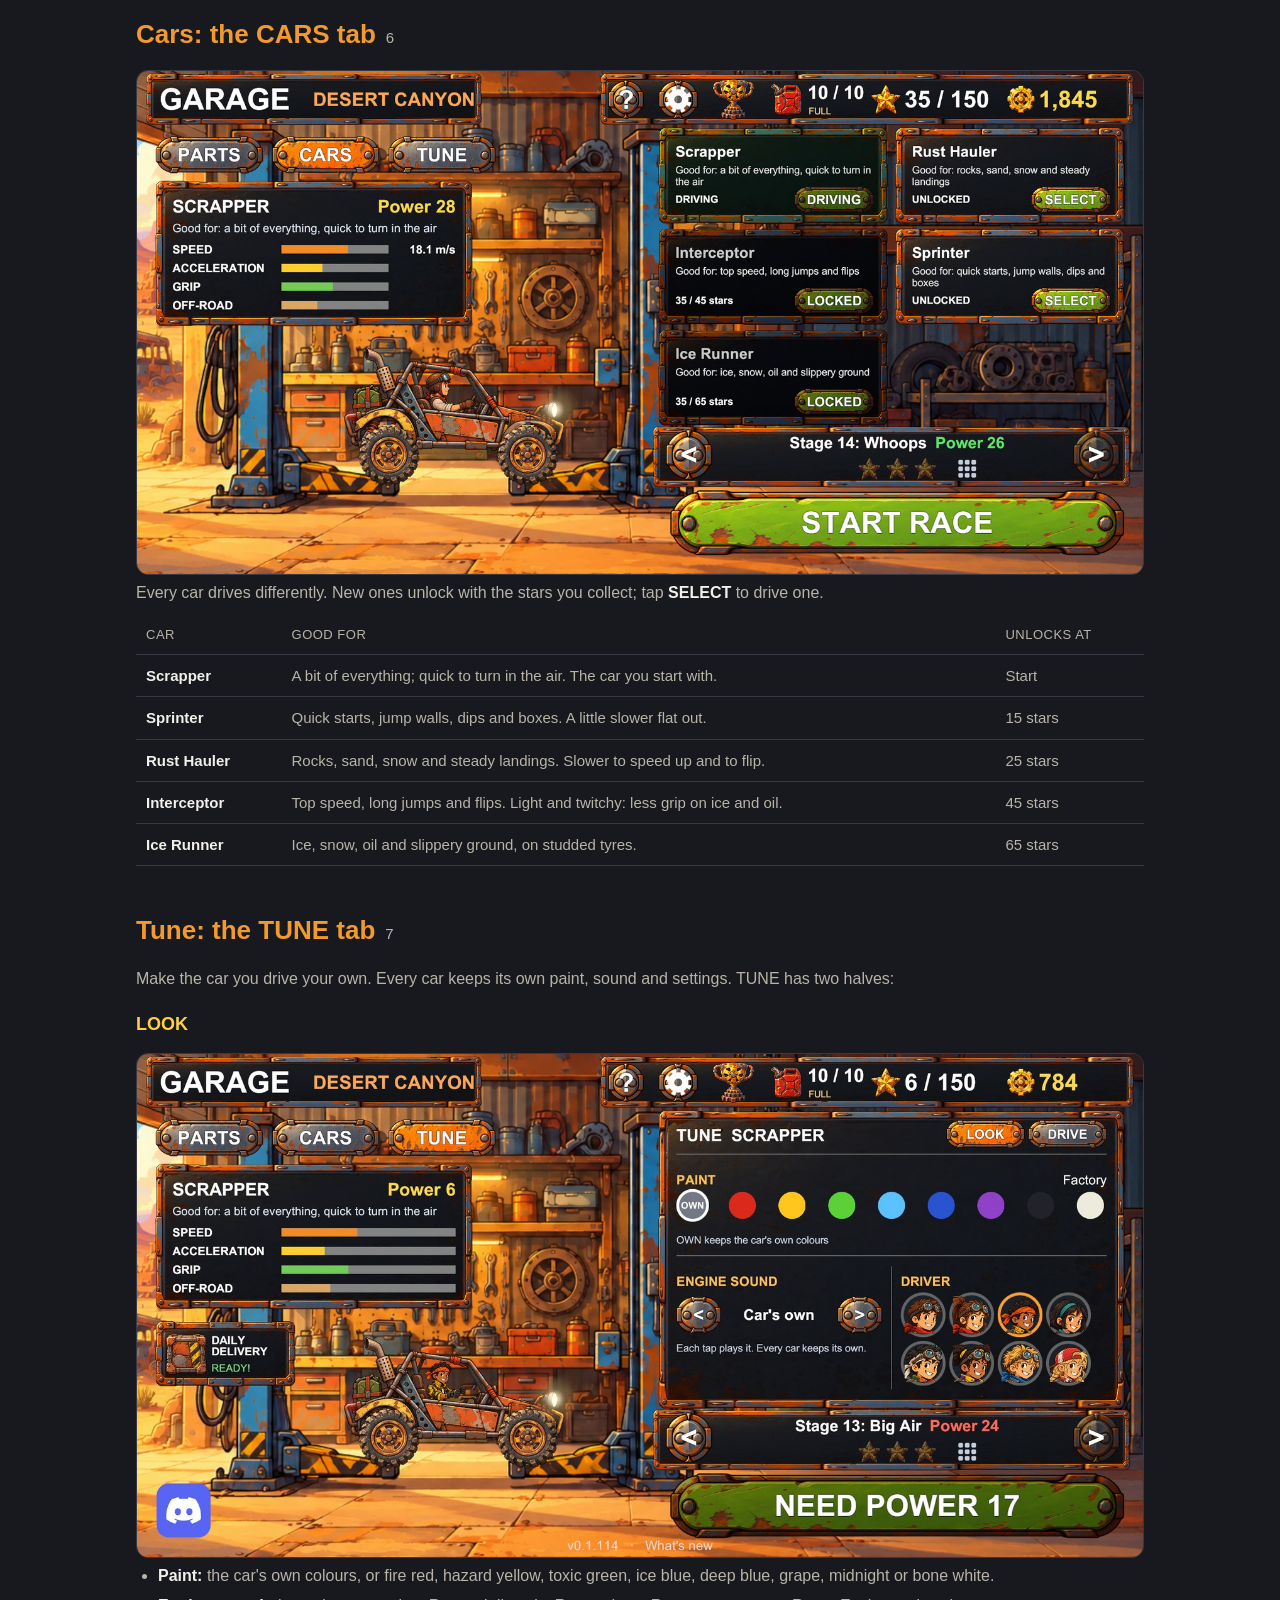
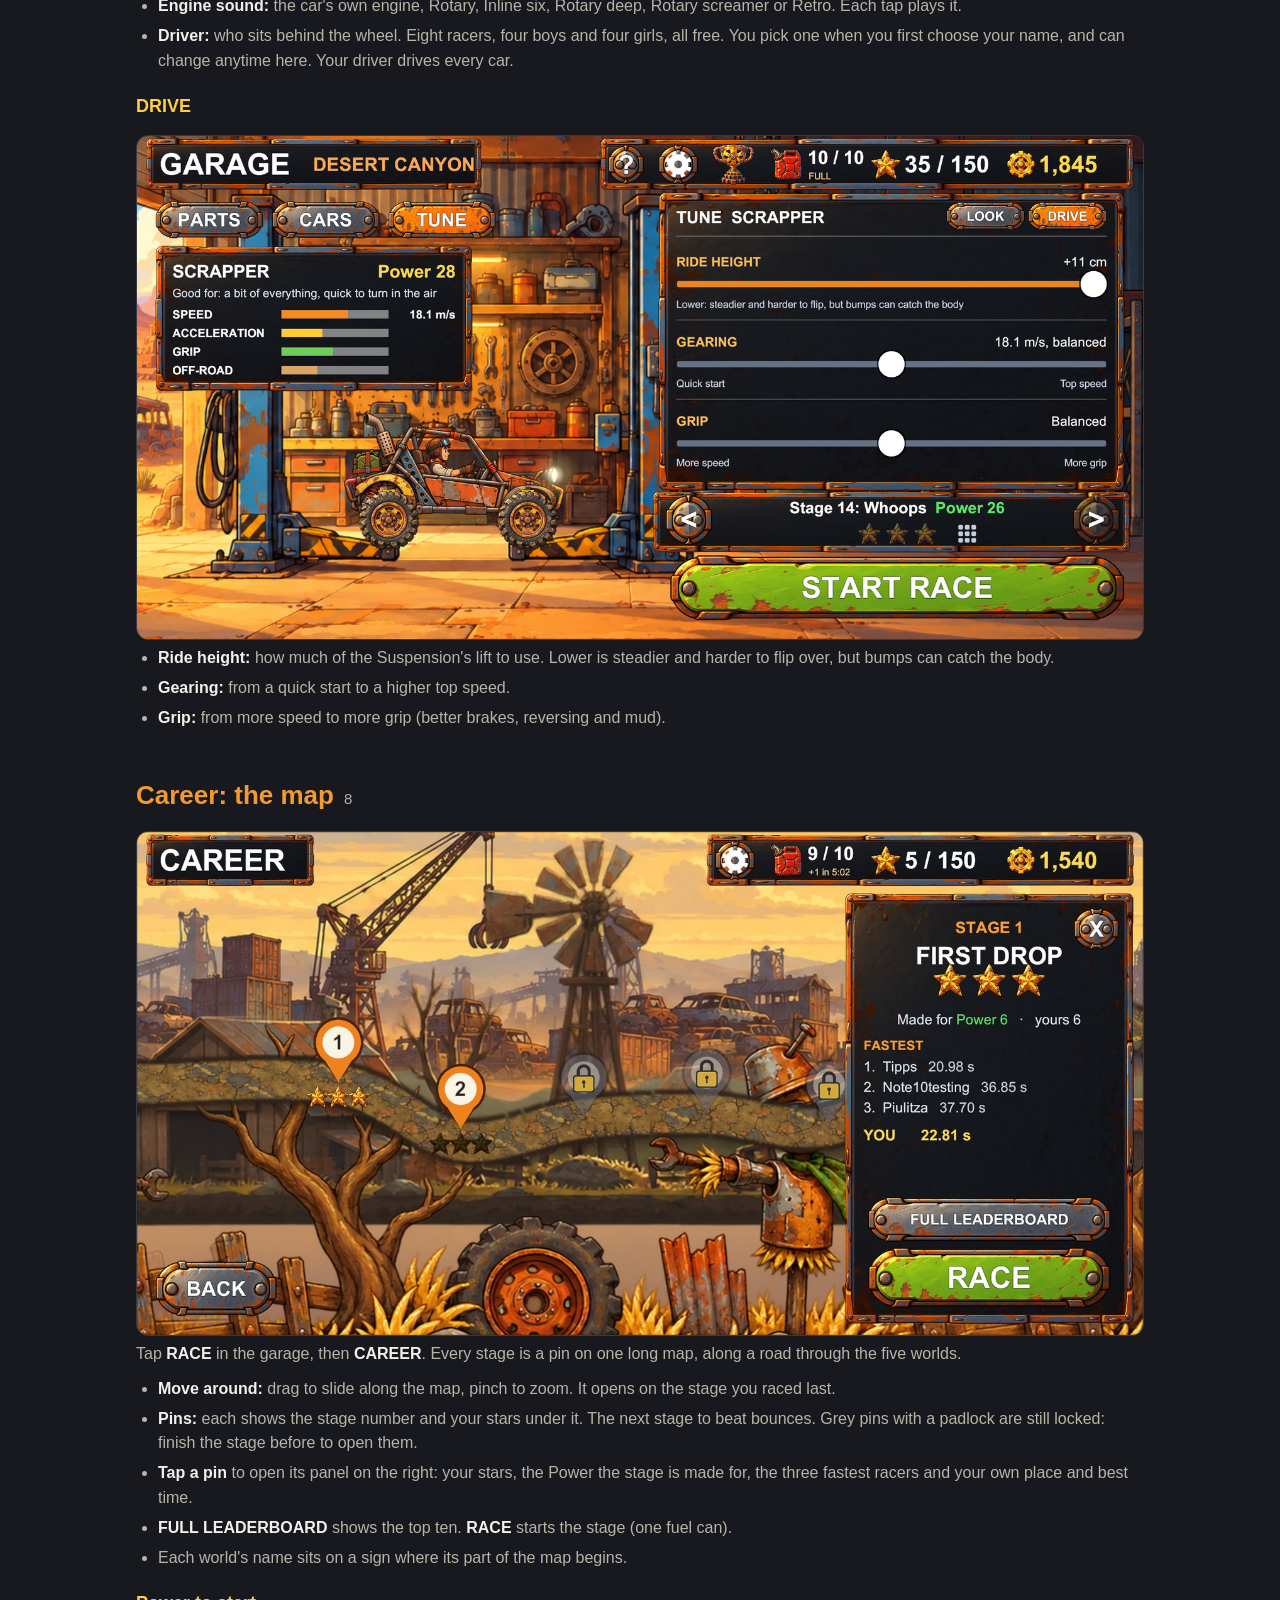
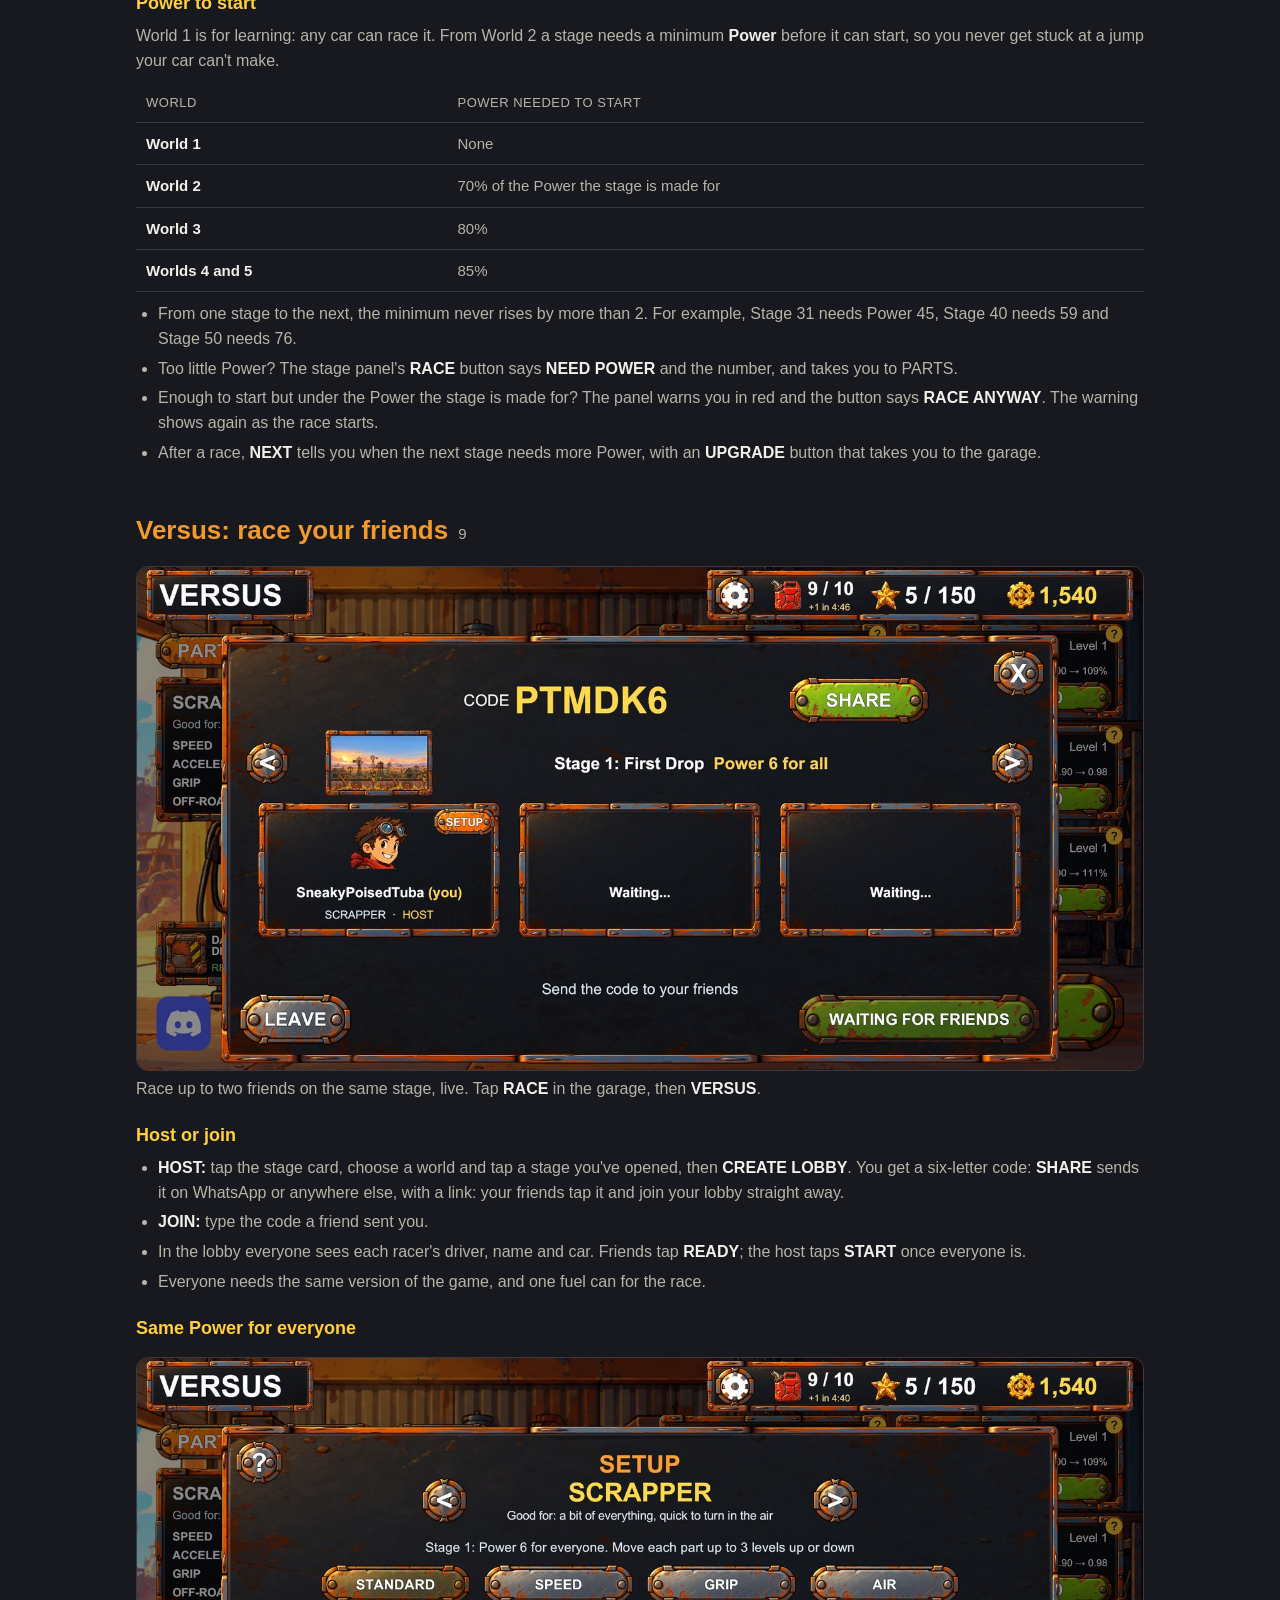
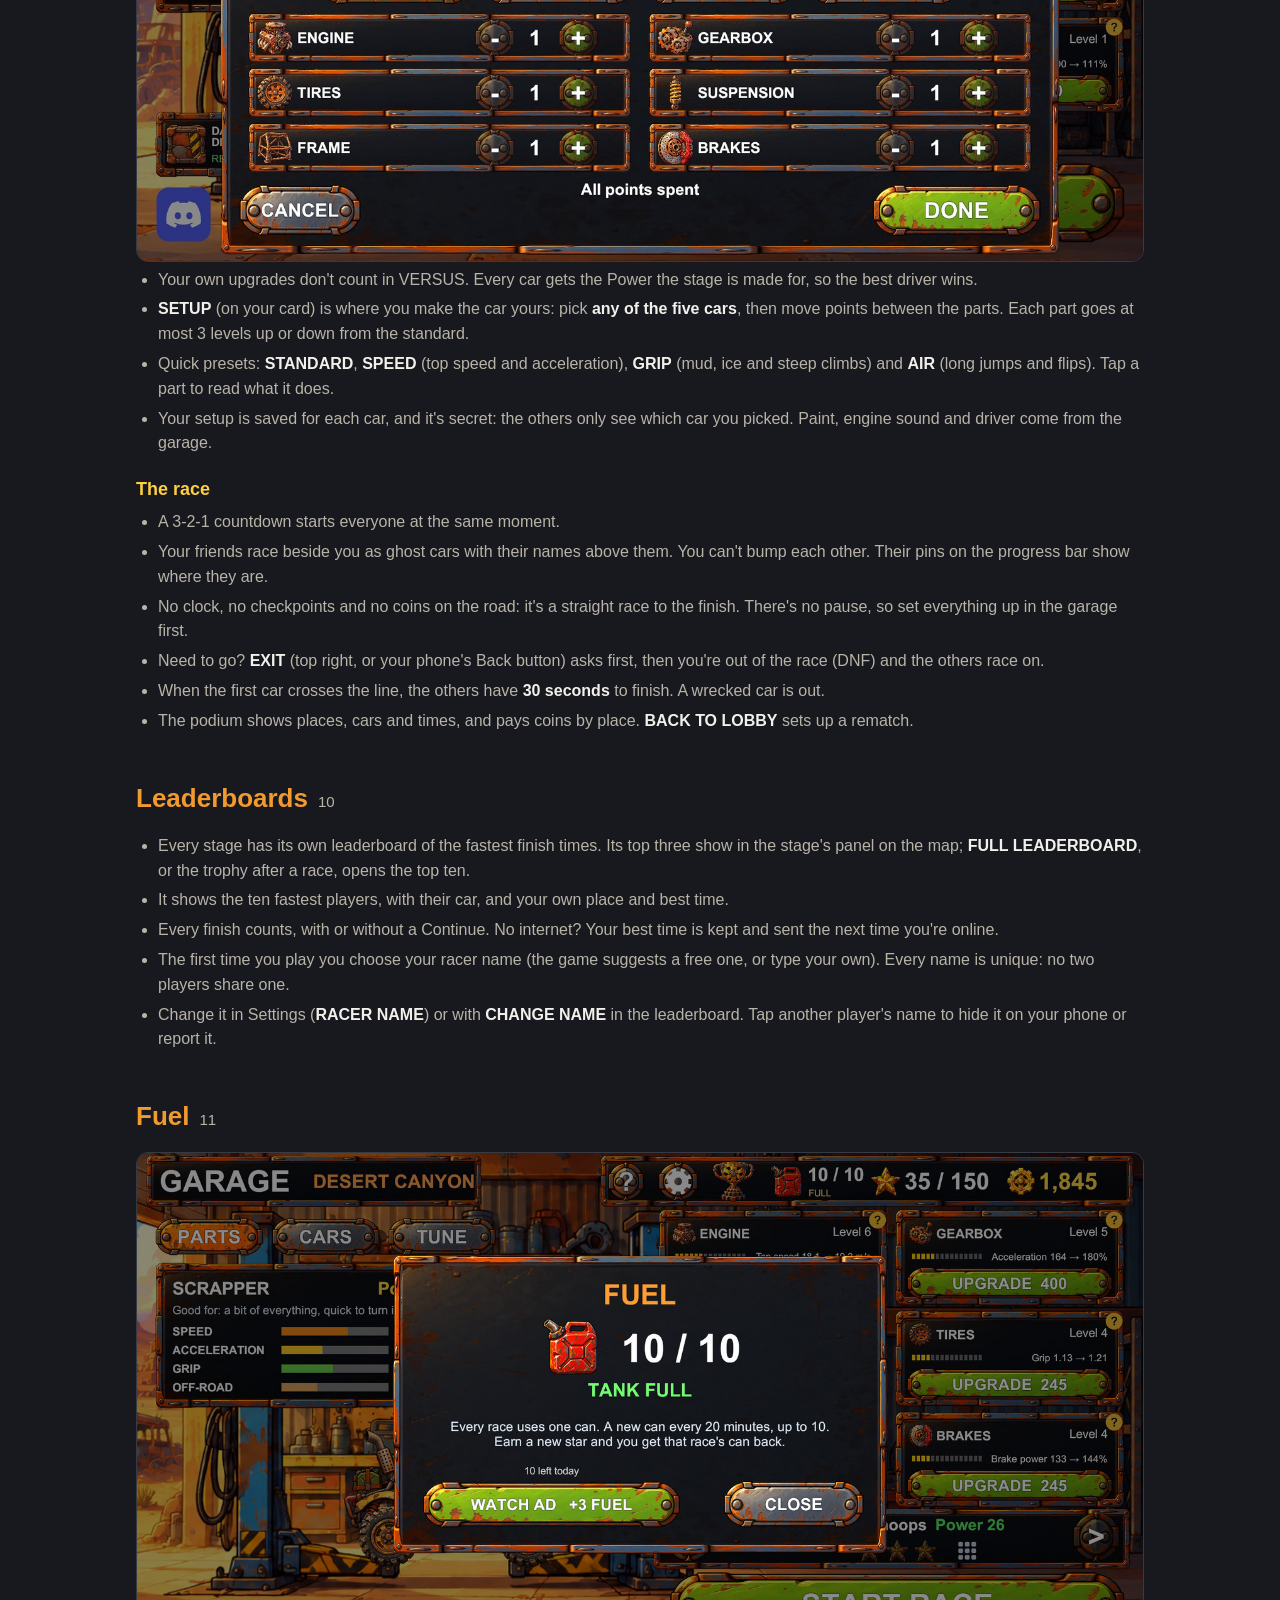
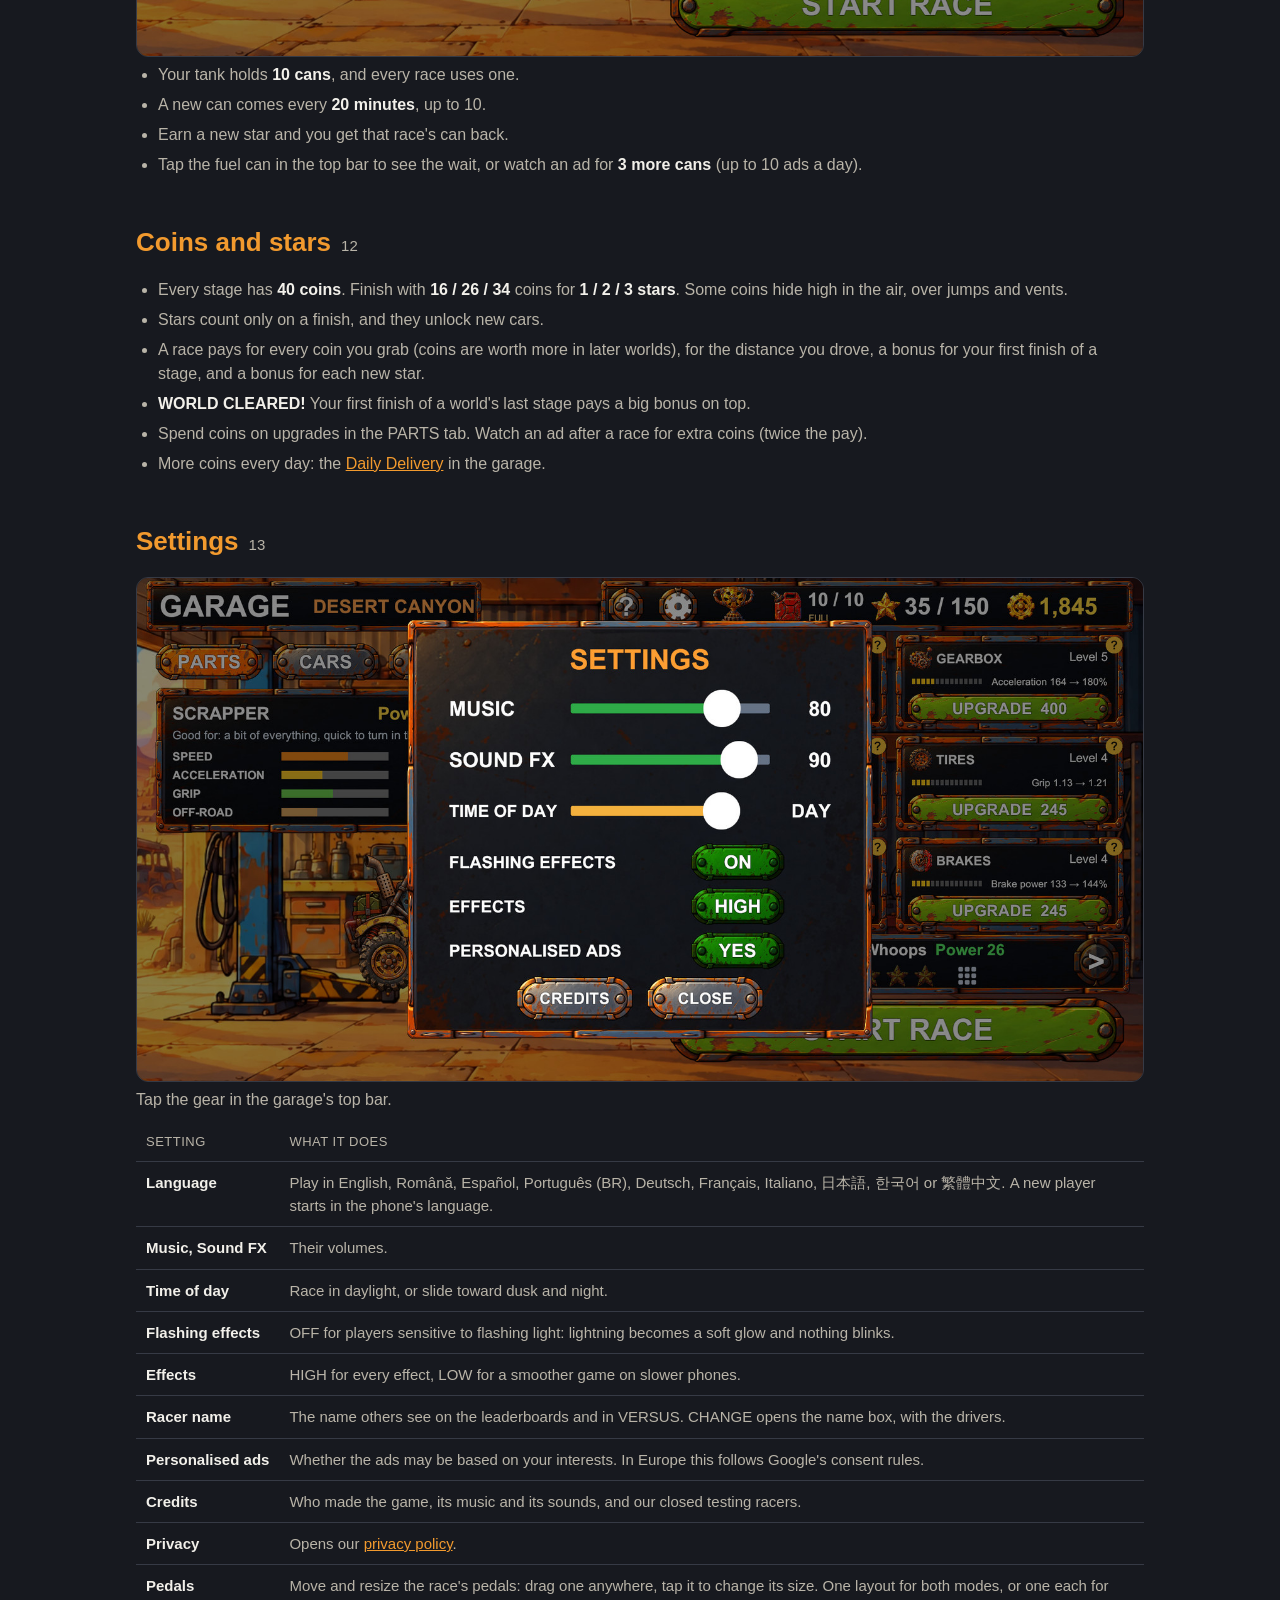
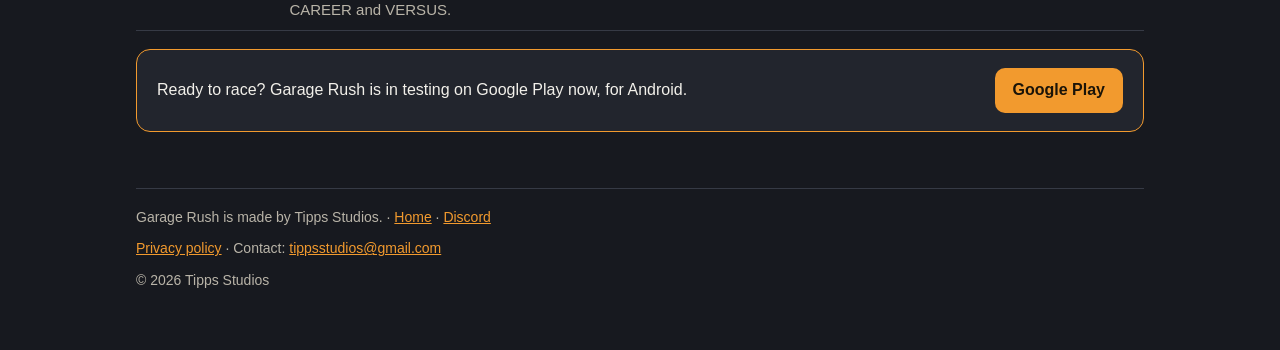
==== commit f62a72ef: "VERSUS join links (join.html opens the game in the lobby), languages on the home page and in the gui" ====
--- a/guide.html
+++ b/guide.html
@@ -221,7 +221,7 @@
     <p>Race up to two friends on the same stage, live. Tap <b>RACE</b> in the garage, then <b>VERSUS</b>.</p>
     <h3>Host or join</h3>
     <ul>
-      <li><b>HOST:</b> tap the stage card, choose a world and tap a stage you've opened, then <b>CREATE LOBBY</b>. You get a six-letter code: <b>SHARE</b> sends it on WhatsApp or anywhere else.</li>
+      <li><b>HOST:</b> tap the stage card, choose a world and tap a stage you've opened, then <b>CREATE LOBBY</b>. You get a six-letter code: <b>SHARE</b> sends it on WhatsApp or anywhere else, with a link: your friends tap it and join your lobby straight away.</li>
       <li><b>JOIN:</b> type the code a friend sent you.</li>
       <li>In the lobby everyone sees each racer's driver, name and car. Friends tap <b>READY</b>; the host taps <b>START</b> once everyone is.</li>
       <li>Everyone needs the same version of the game, and one fuel can for the race.</li>
@@ -286,6 +286,7 @@
     <table class="table">
       <thead><tr><th>Setting</th><th>What it does</th></tr></thead>
       <tbody>
+        <tr><td>Language</td><td>Play in English, Română, Español, Português (BR), Deutsch, Français, Italiano, 日本語, 한국어 or 繁體中文. A new player starts in the phone's language.</td></tr>
         <tr><td>Music, Sound FX</td><td>Their volumes.</td></tr>
         <tr><td>Time of day</td><td>Race in daylight, or slide toward dusk and night.</td></tr>
         <tr><td>Flashing effects</td><td>OFF for players sensitive to flashing light: lightning becomes a soft glow and nothing blinks.</td></tr>
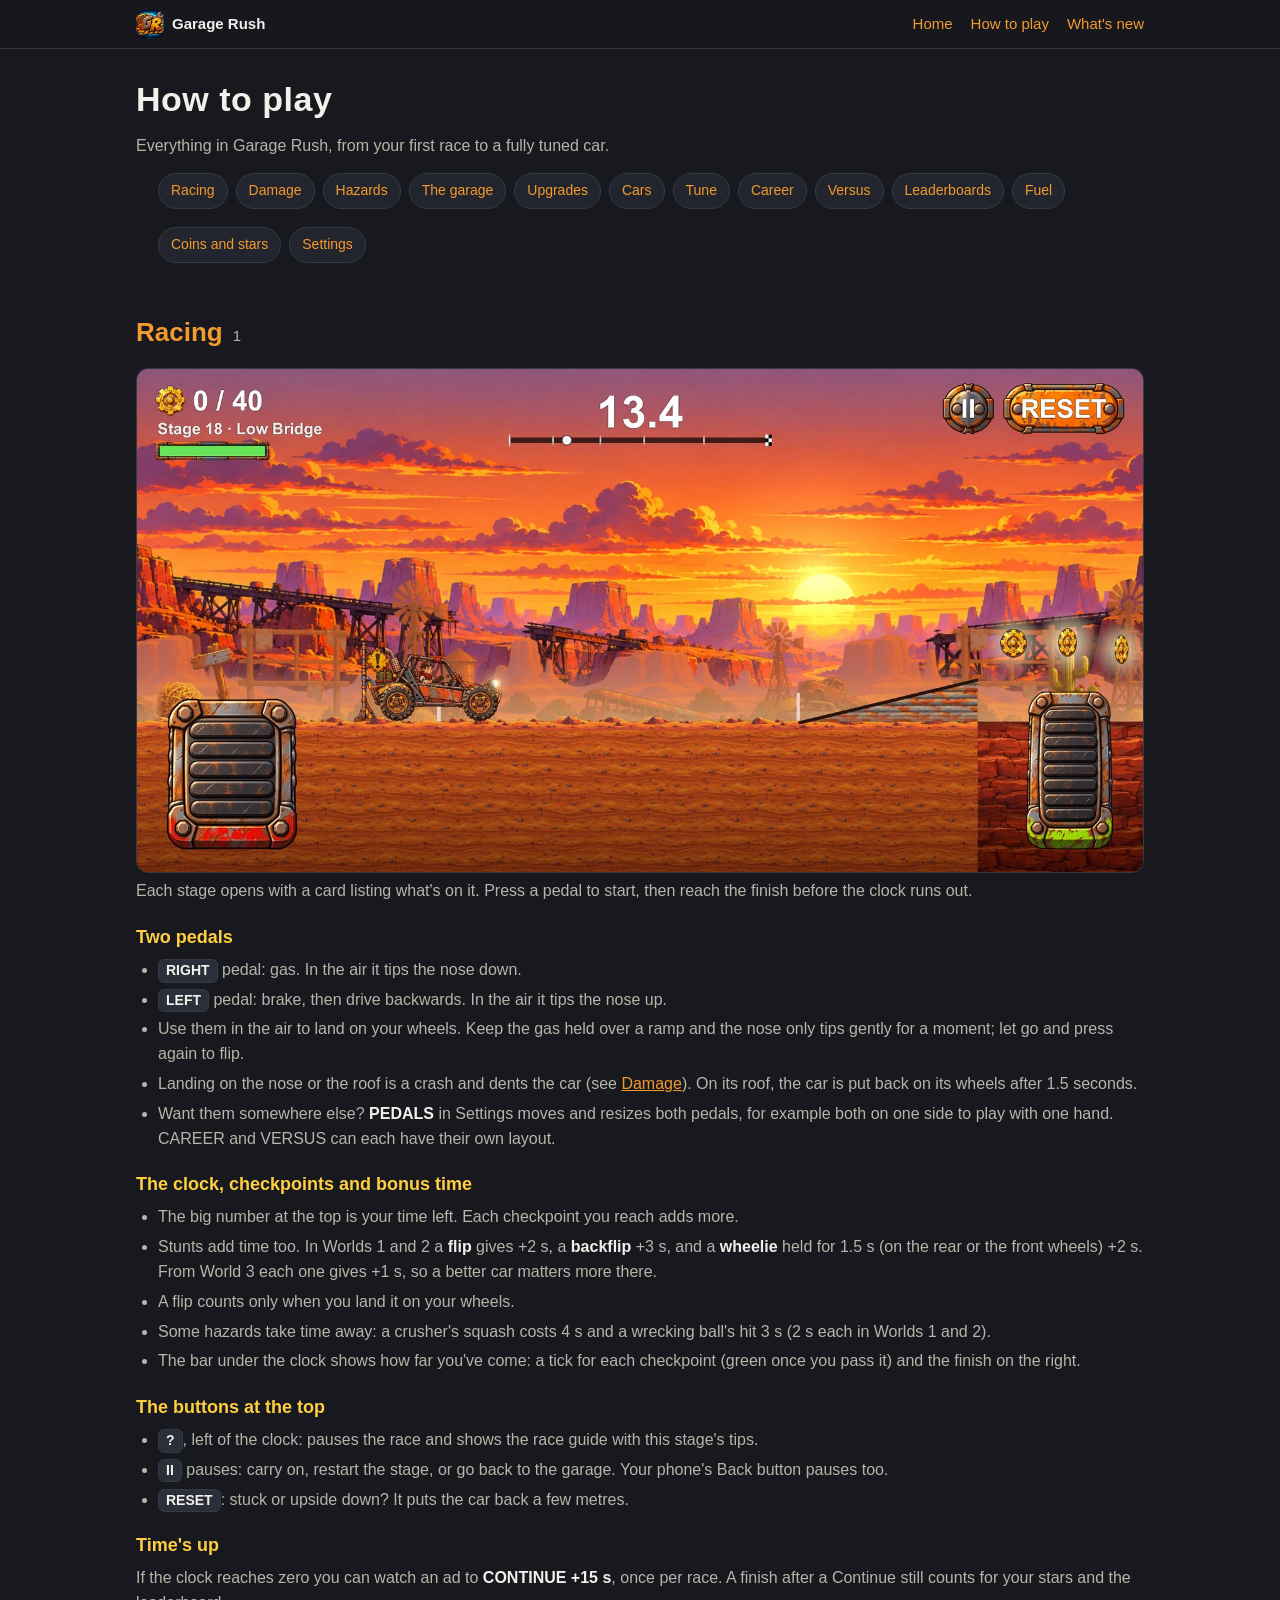
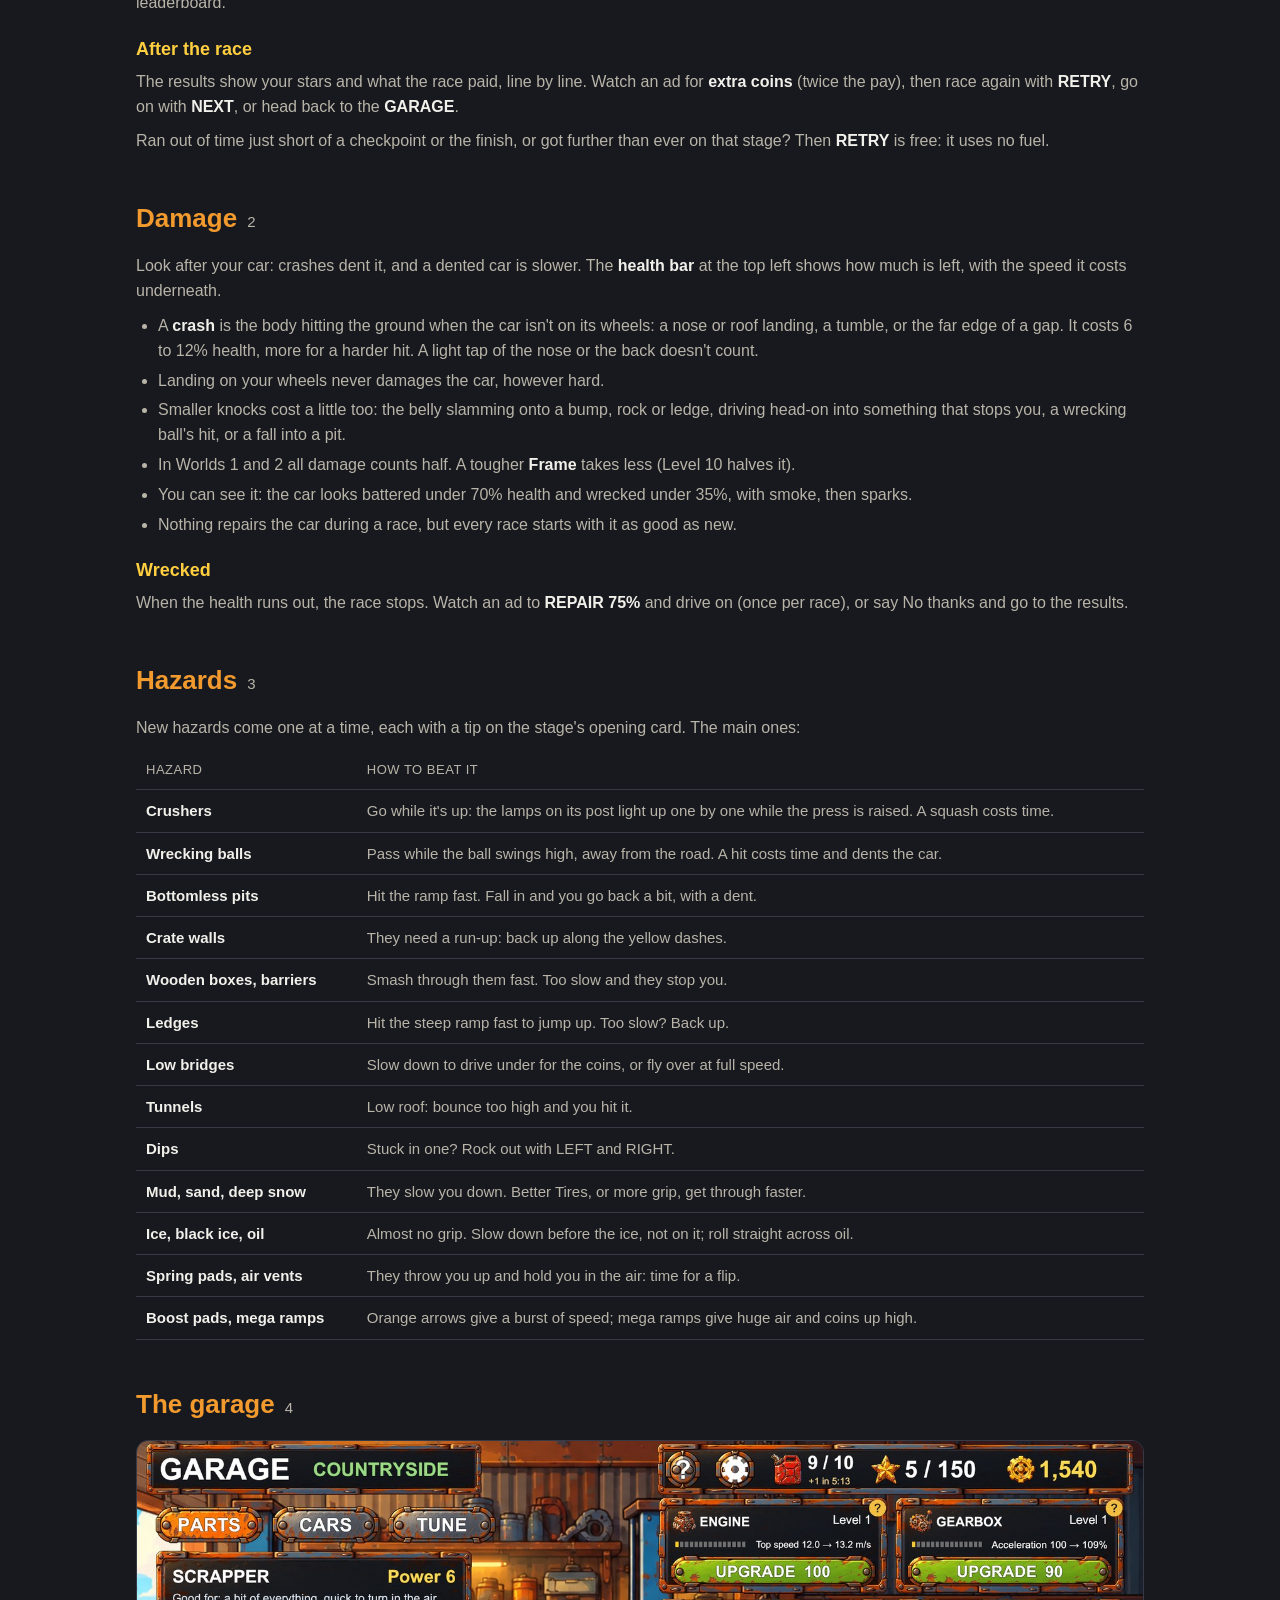
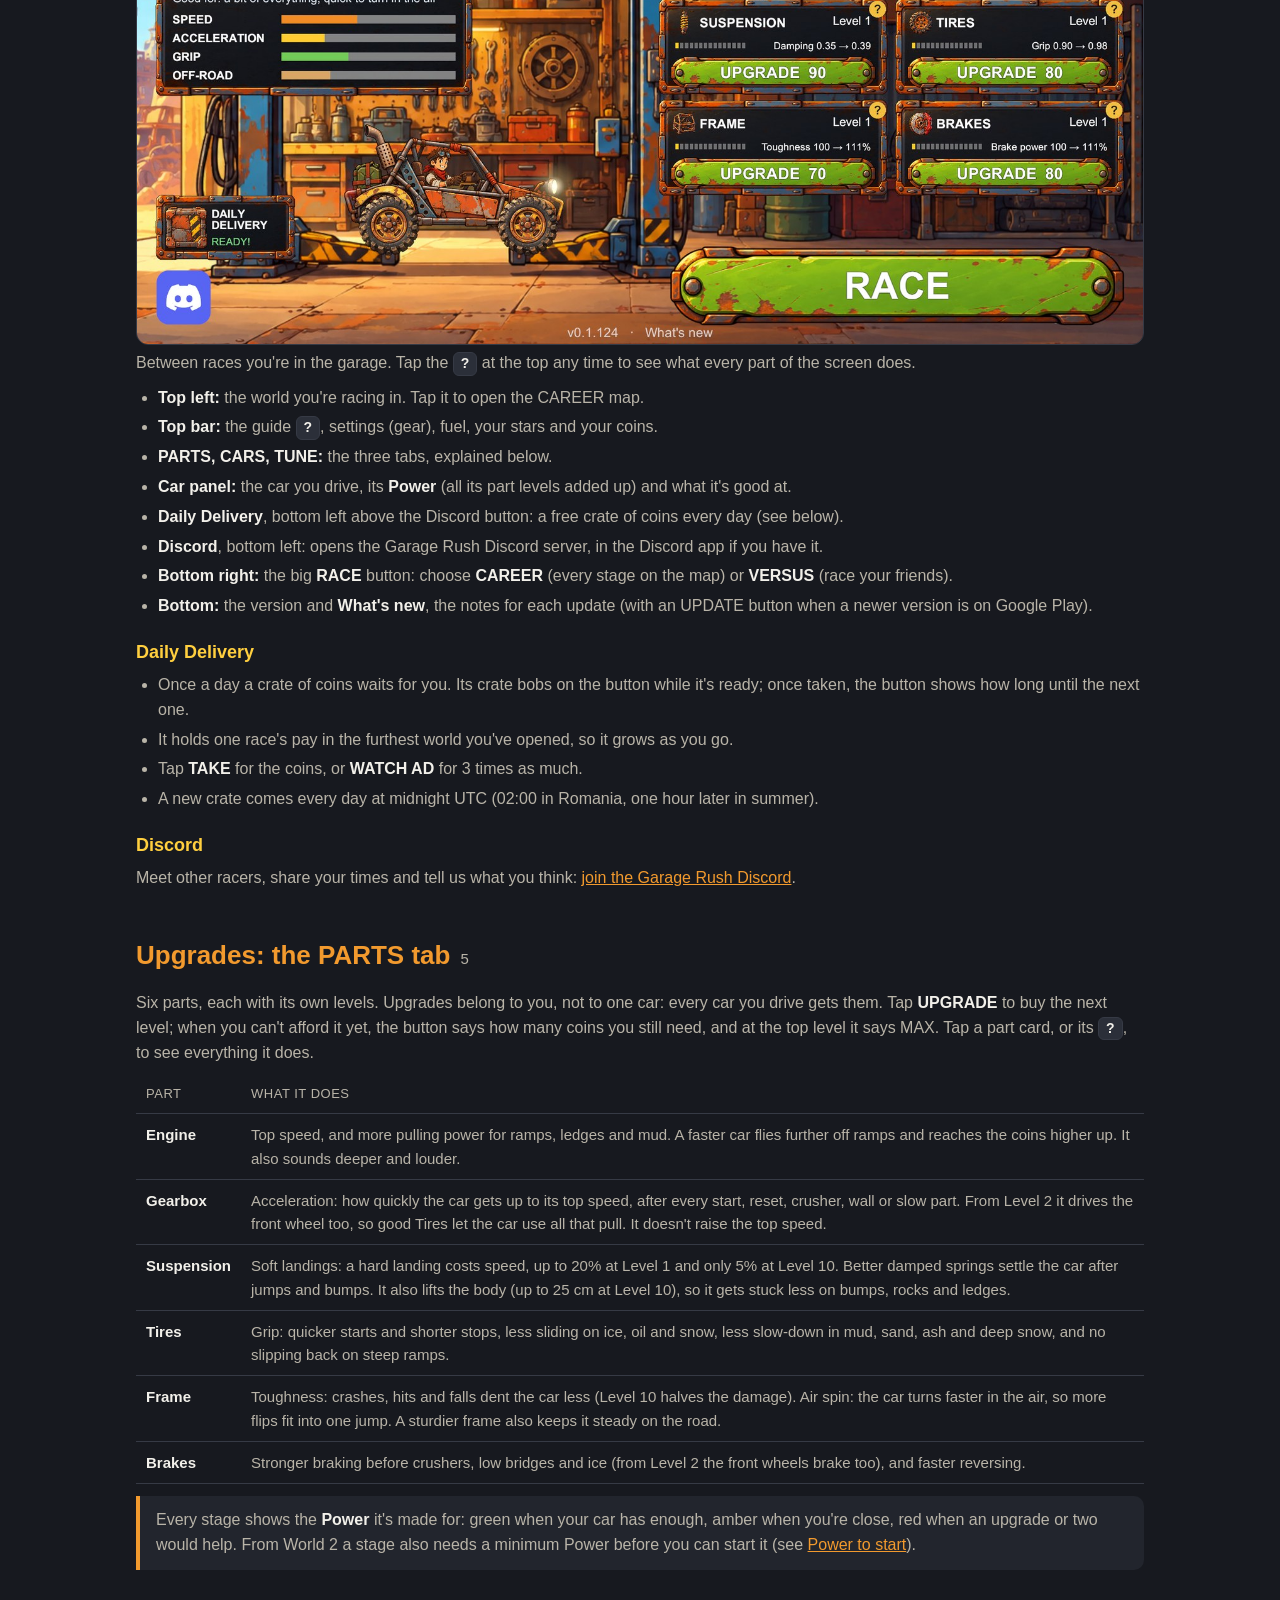
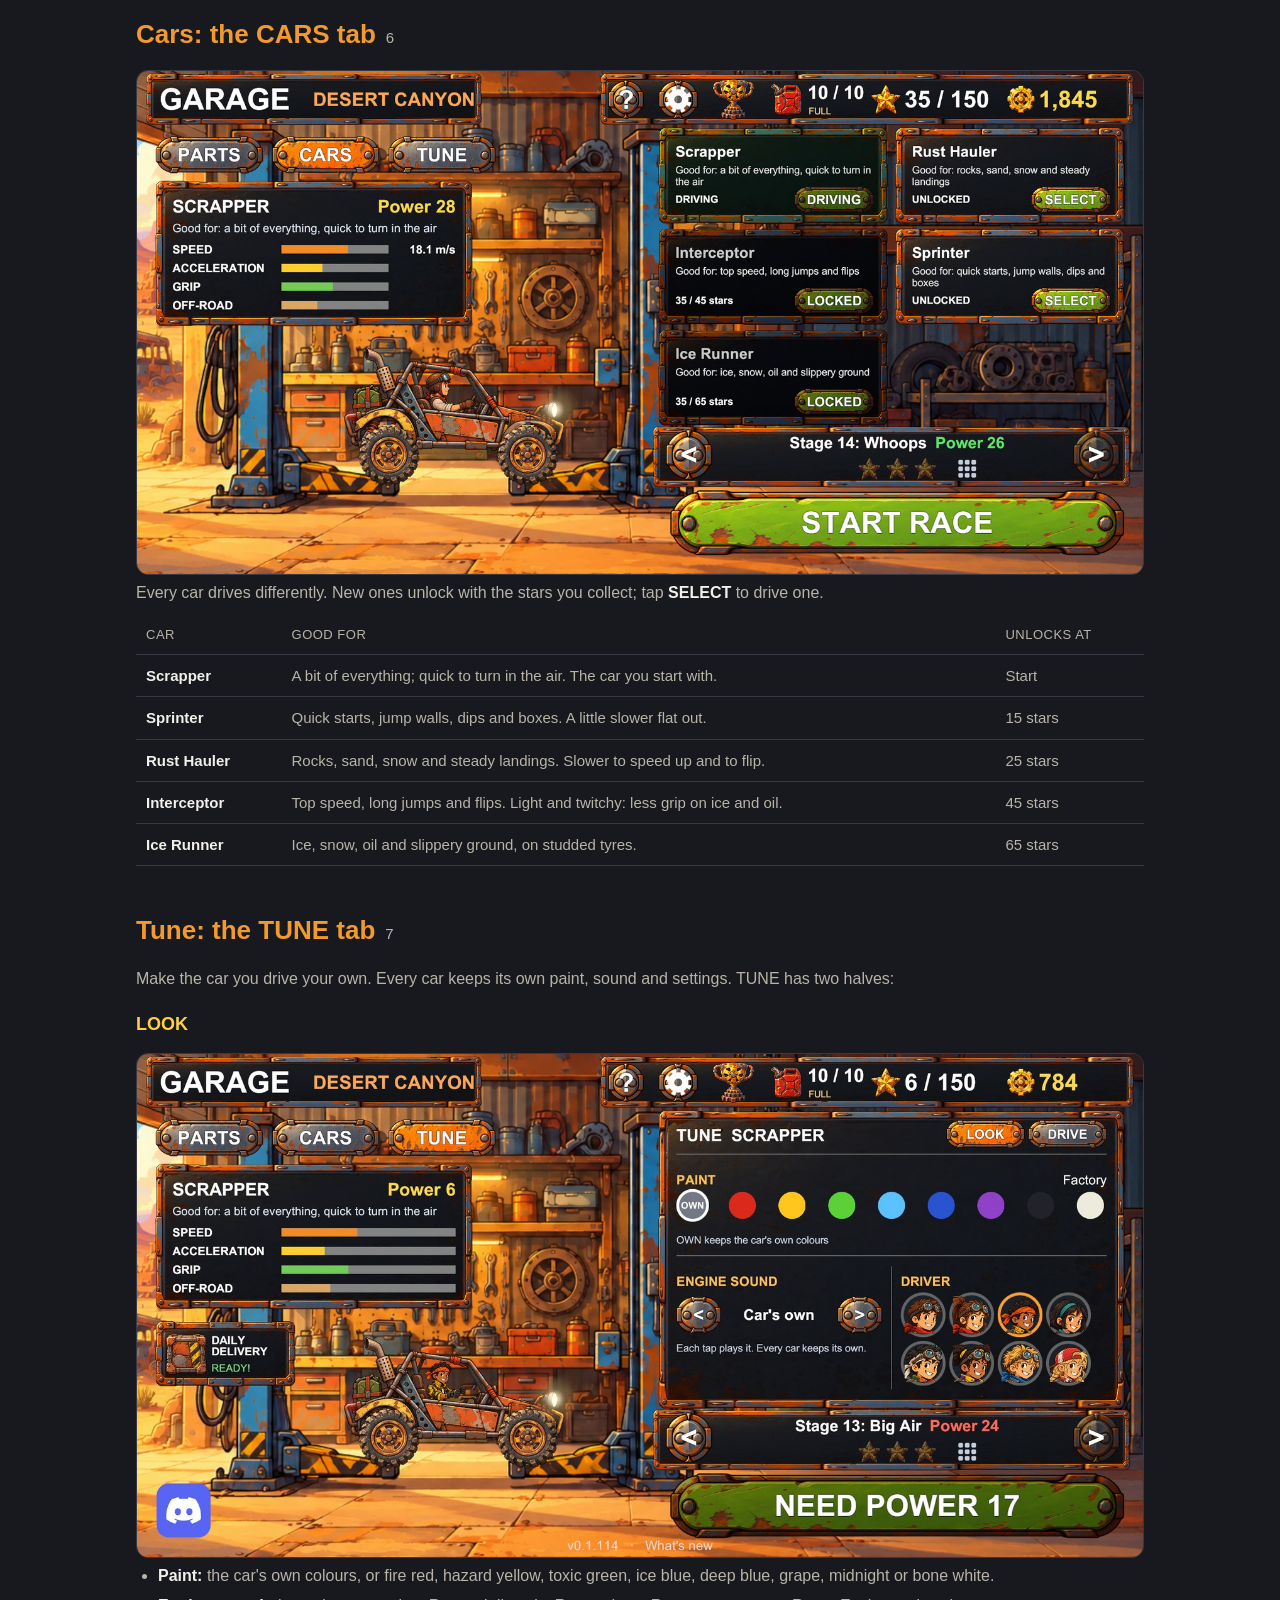
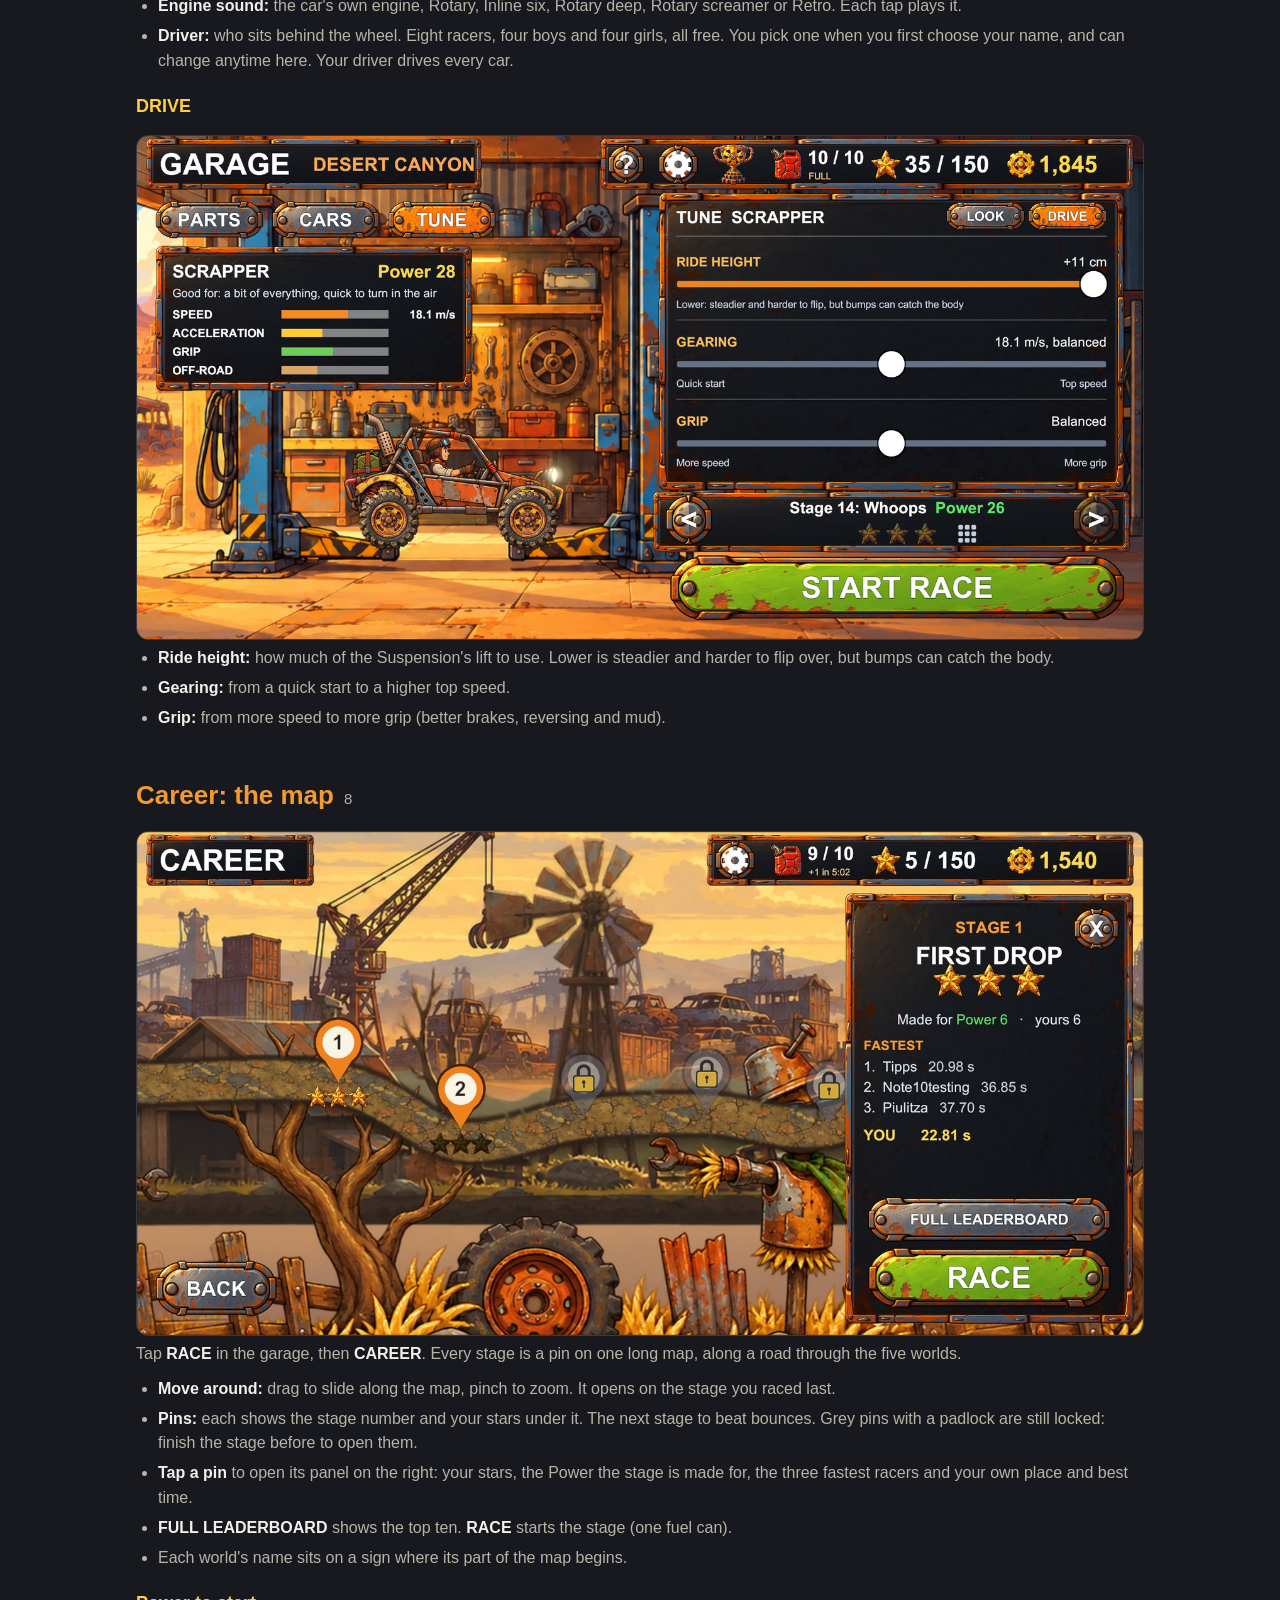
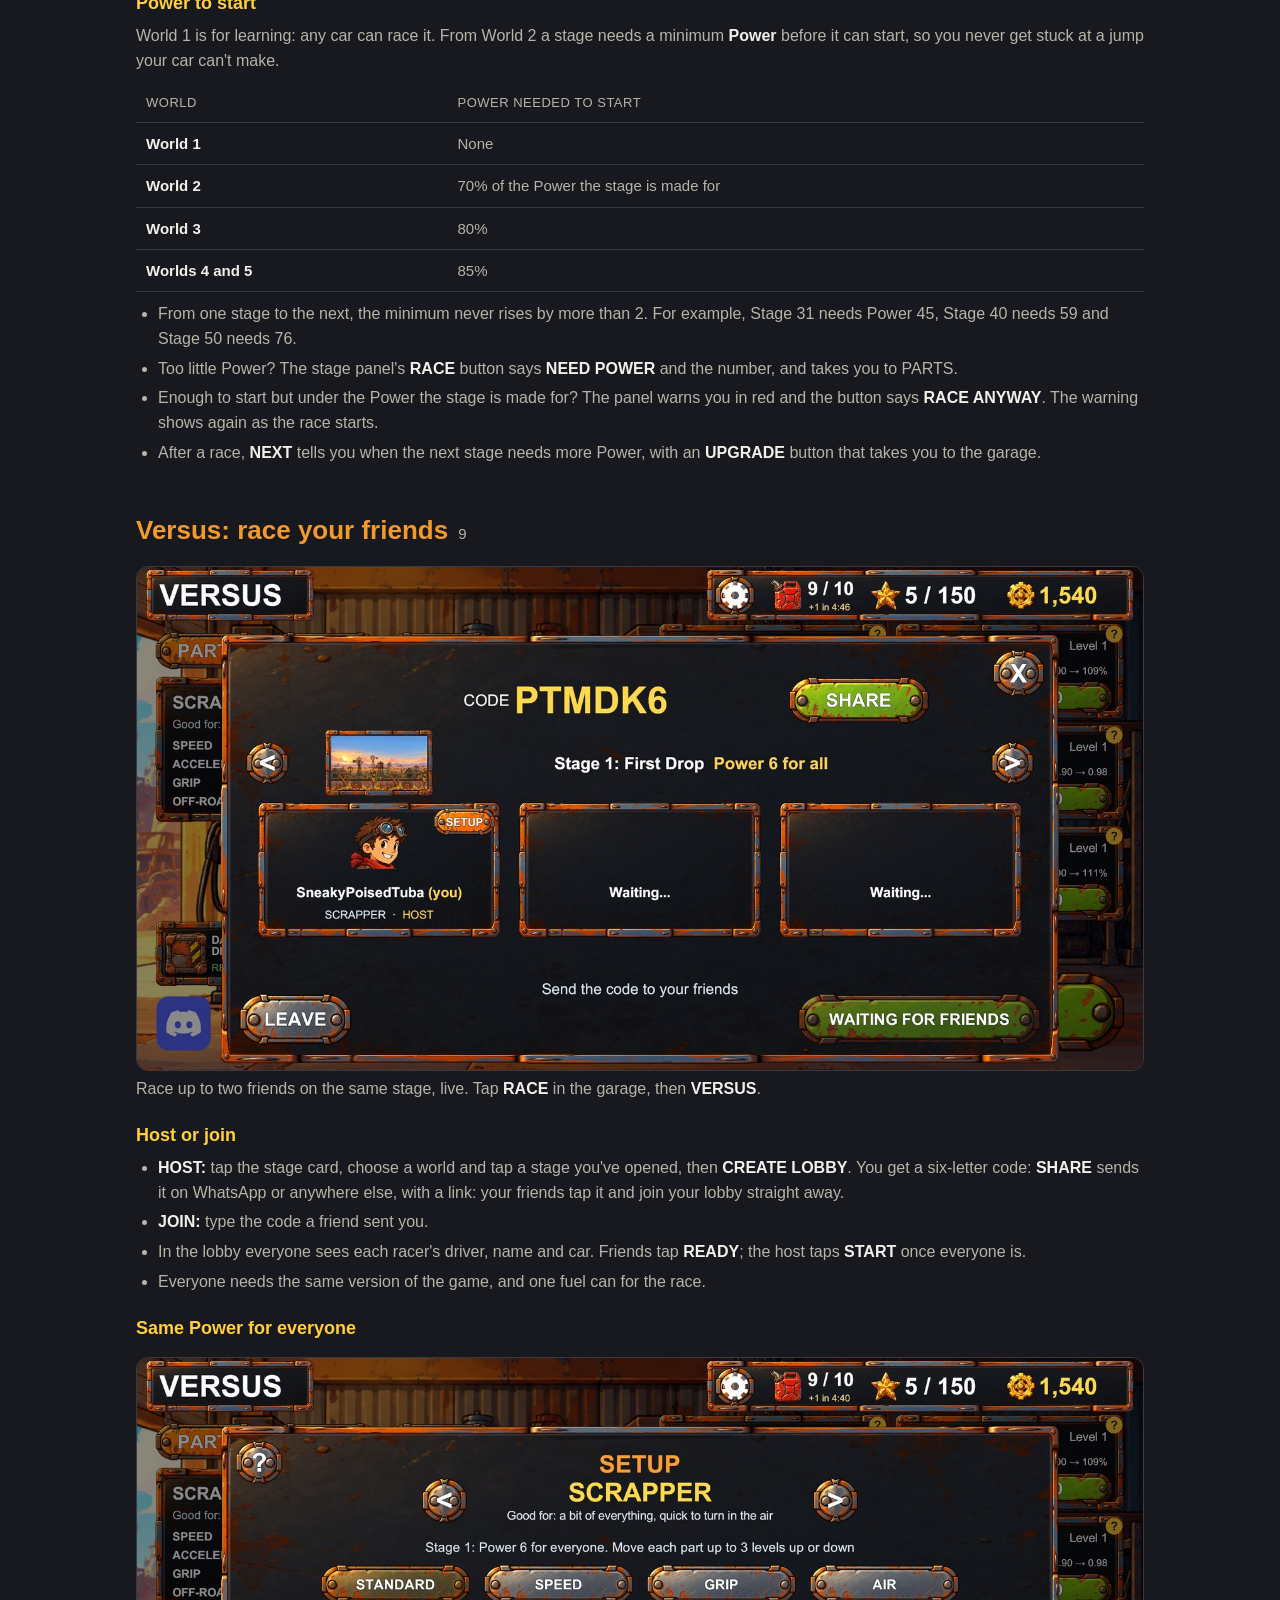
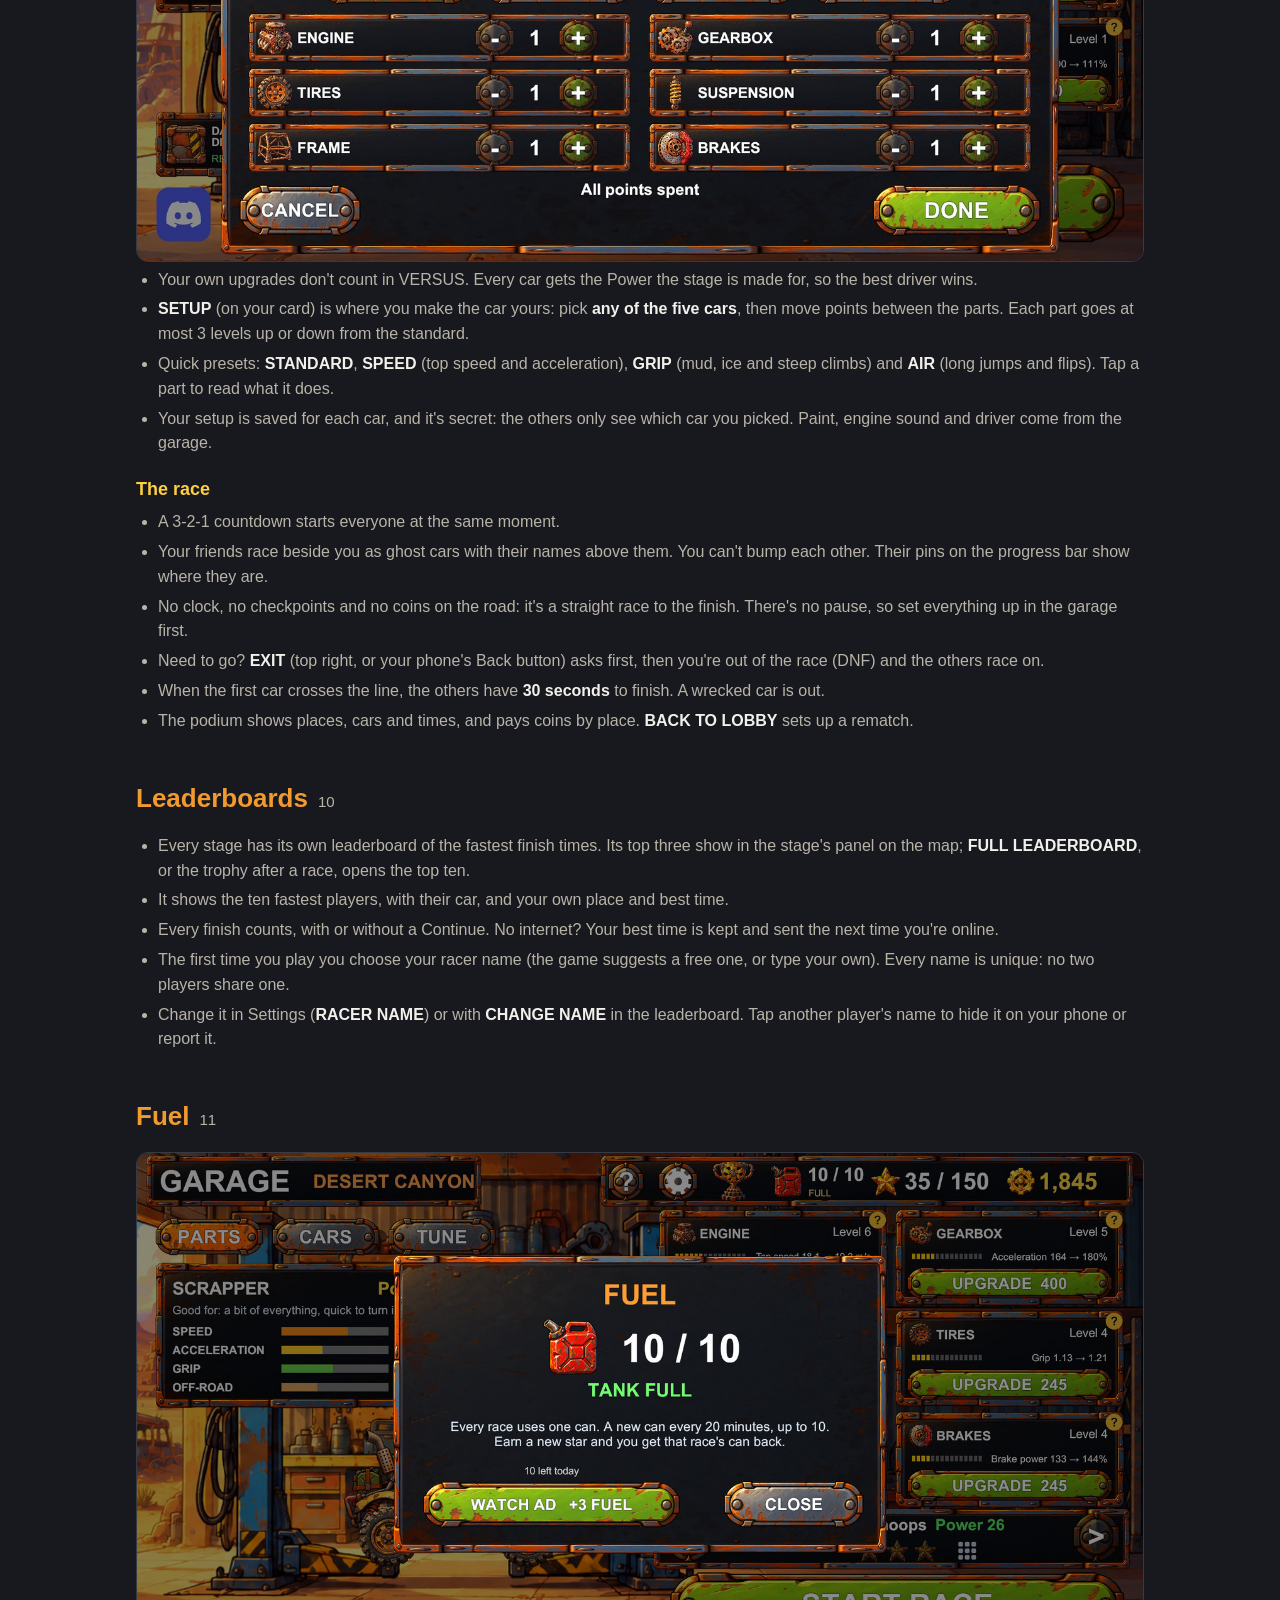
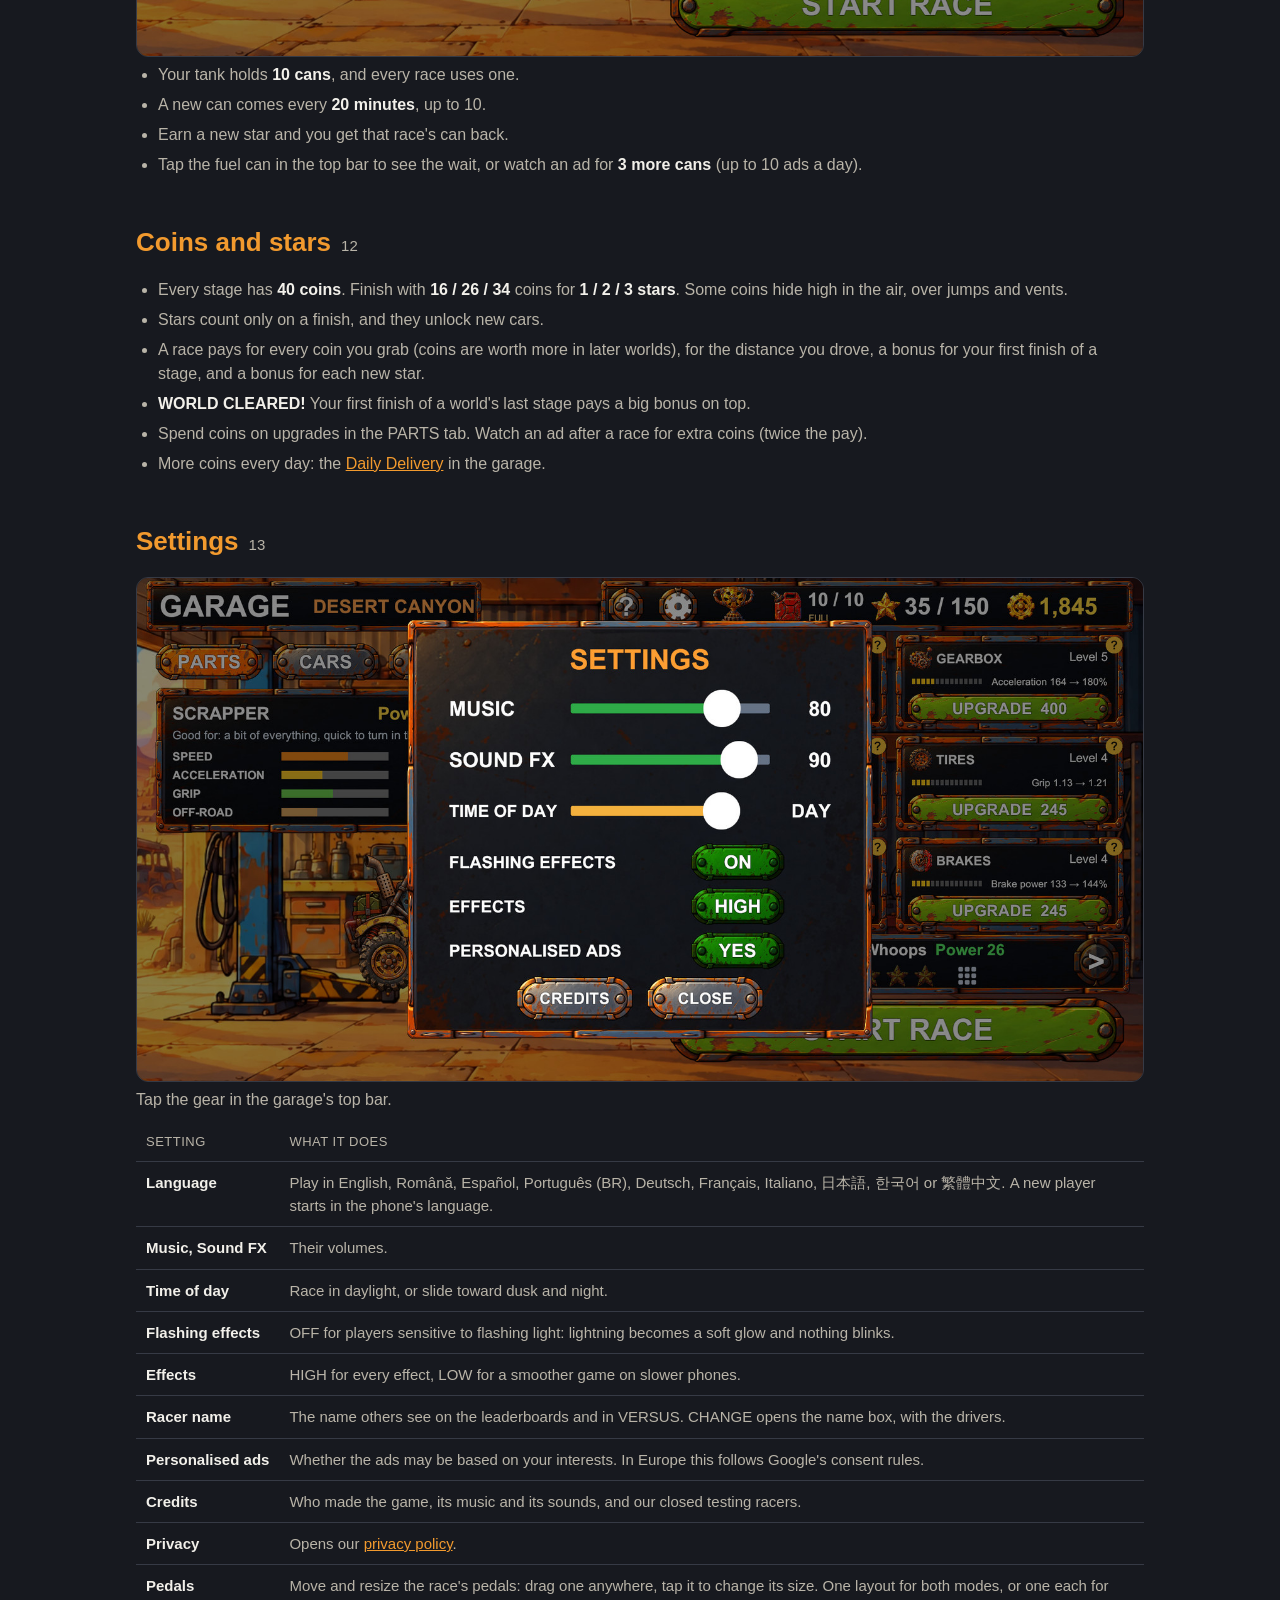
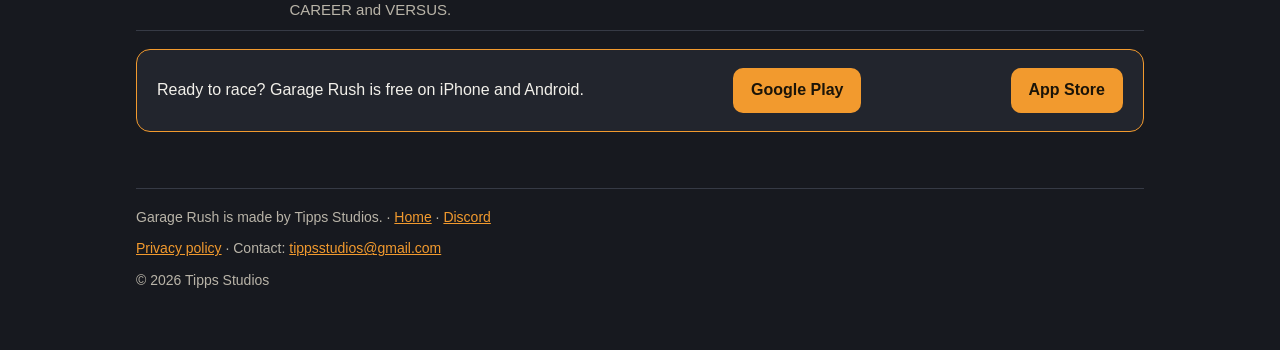
==== commit 4fa452a3: "Launch: App Store links next to Google Play (home, guide, join page) Co-Authored-By: Claude Opus 5.5" ====
--- a/guide.html
+++ b/guide.html
@@ -301,8 +301,9 @@
   </section>
 
   <div class="cta">
-    <p>Ready to race? Garage Rush is in testing on Google Play now, for Android.</p>
+    <p>Ready to race? Garage Rush is free on iPhone and Android.</p>
     <a class="button" href="https://play.google.com/store/apps/details?id=com.paulbica.garagerush">Google Play</a>
+    <a class="button" href="https://apps.apple.com/app/id6831582047">App Store</a>
   </div>
 
   <footer>
